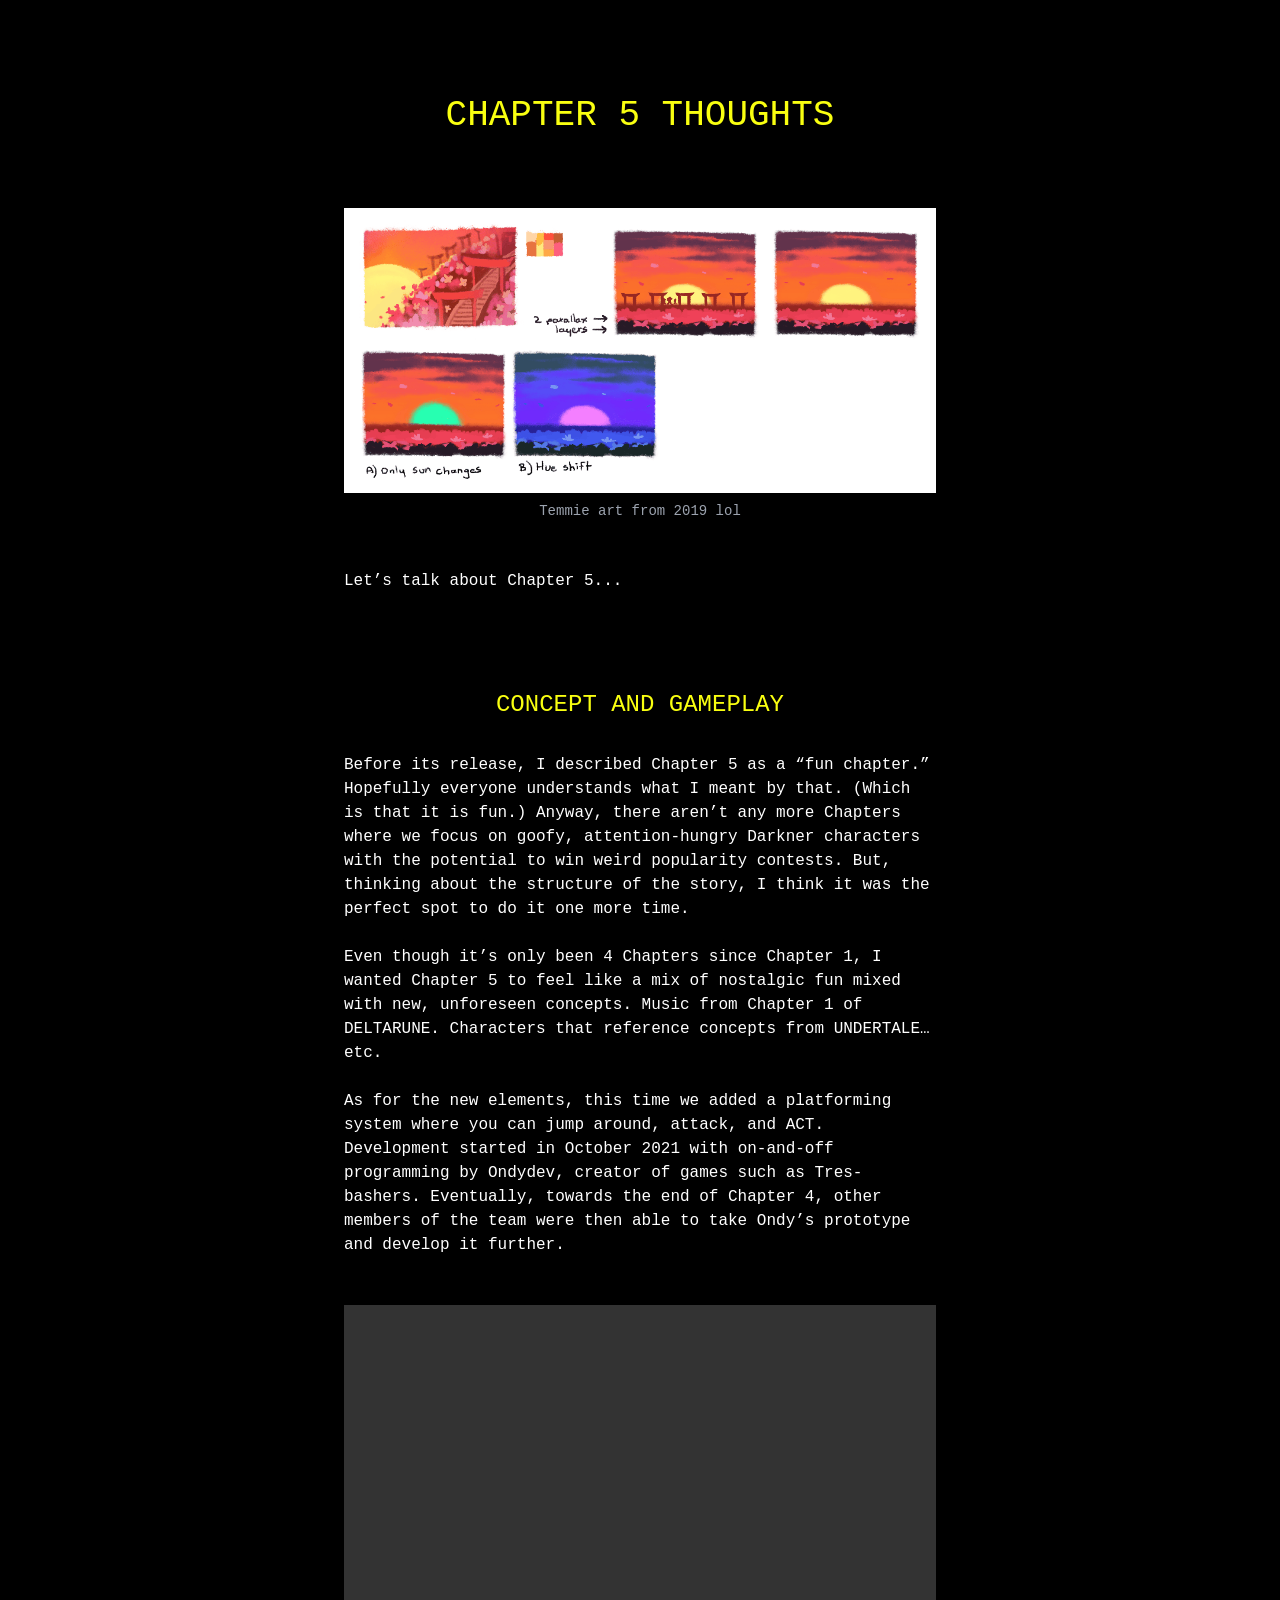
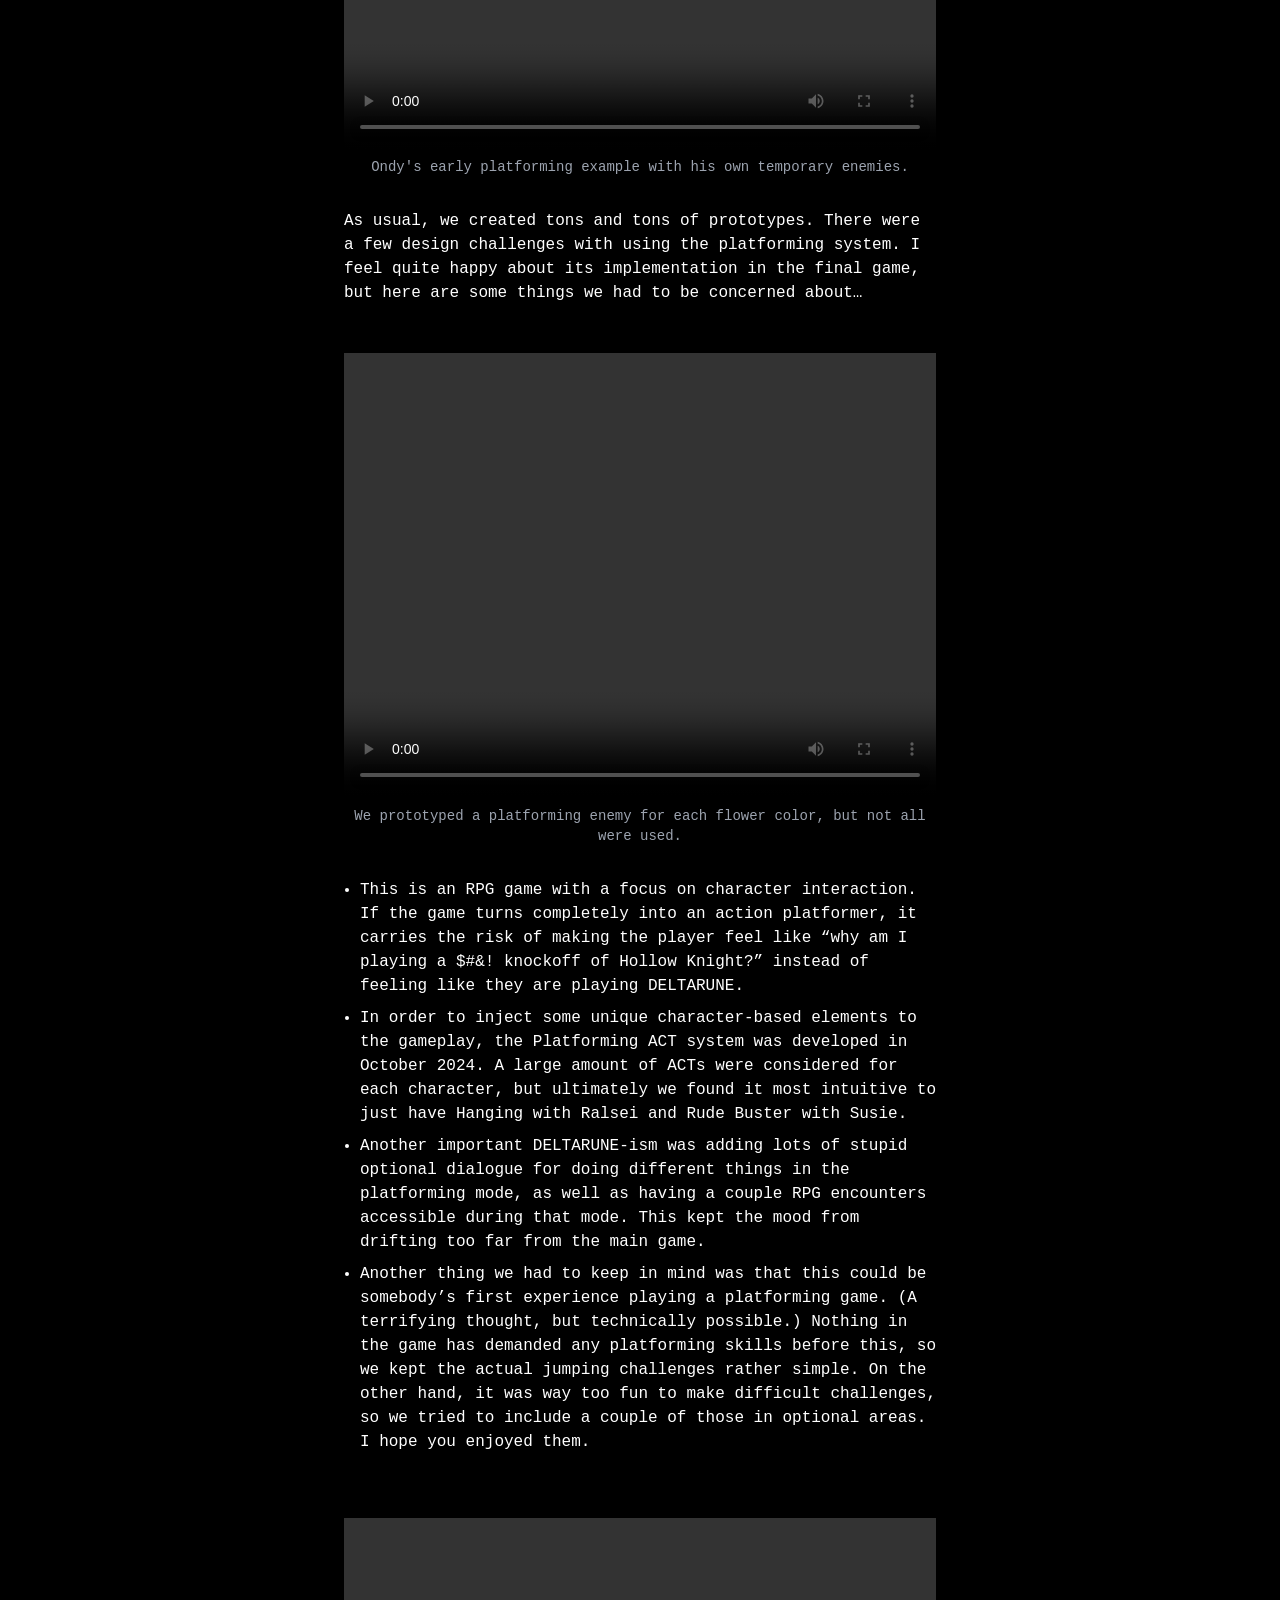
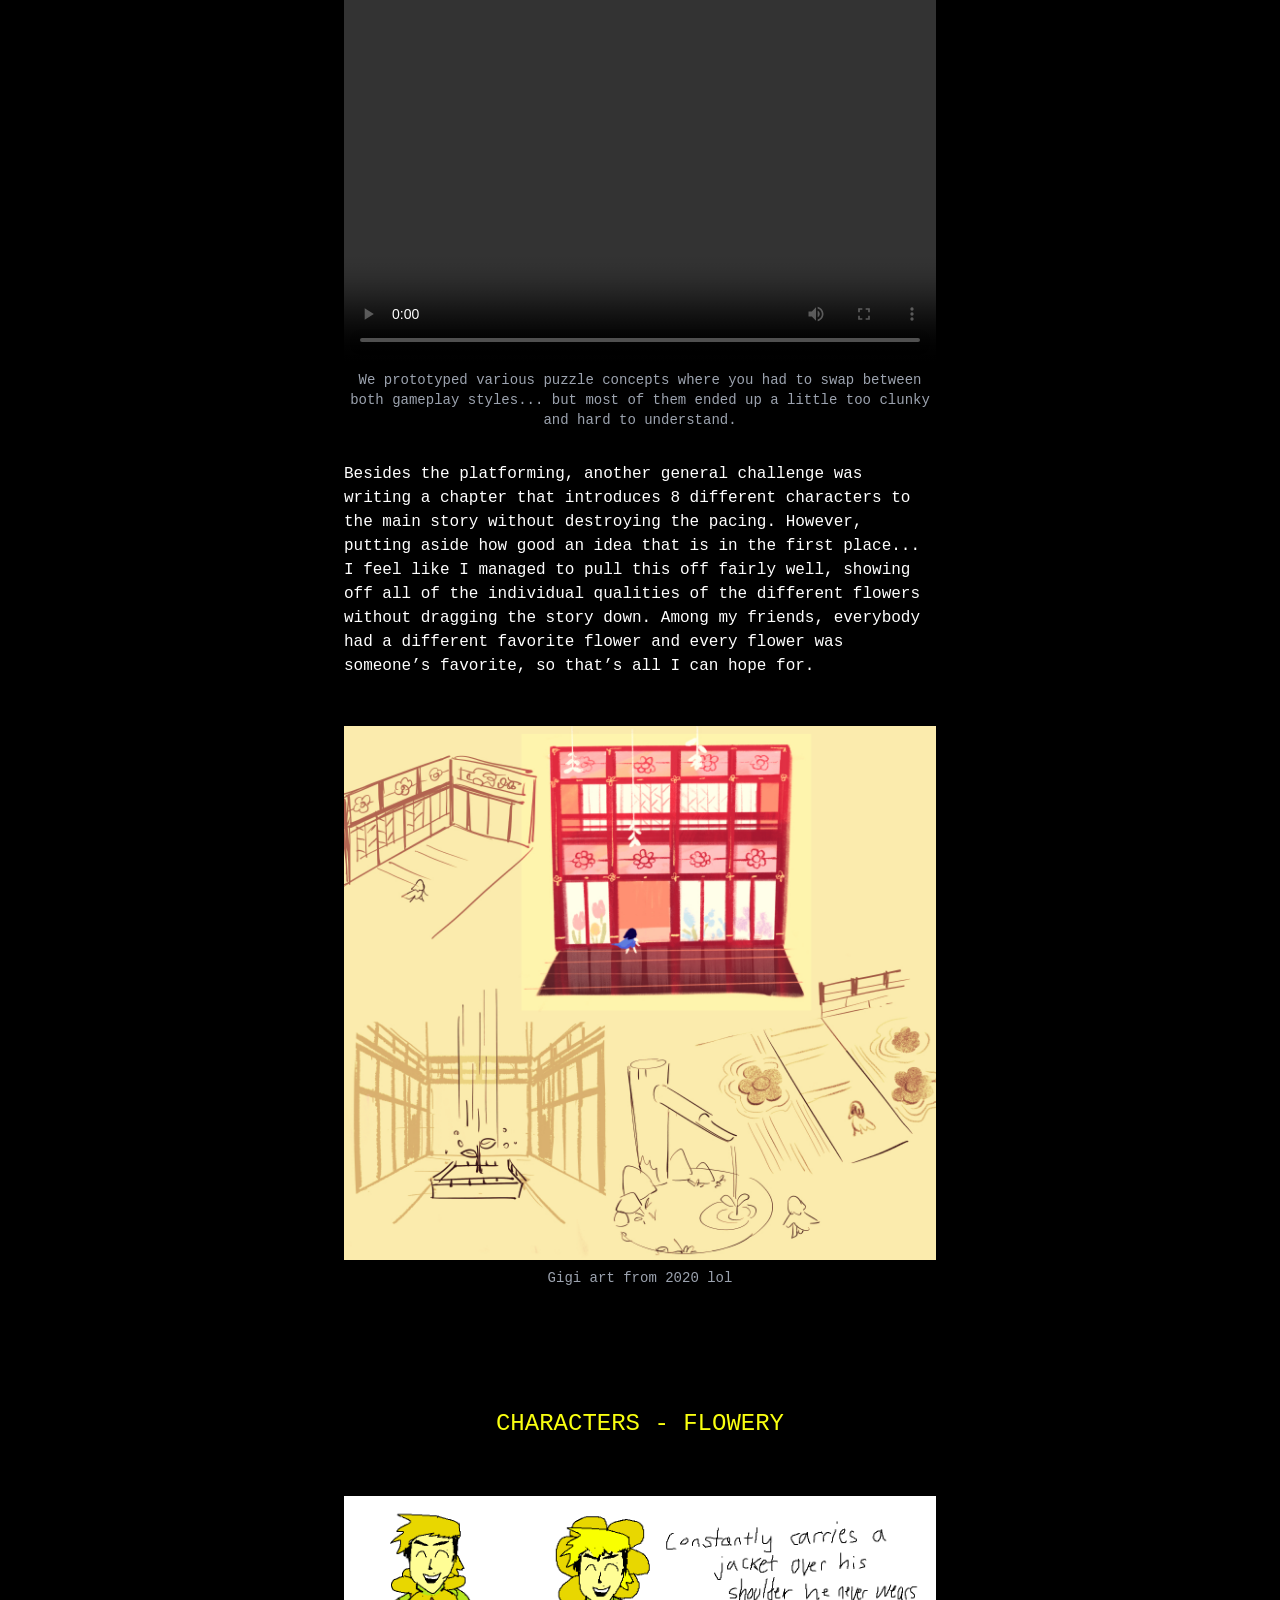
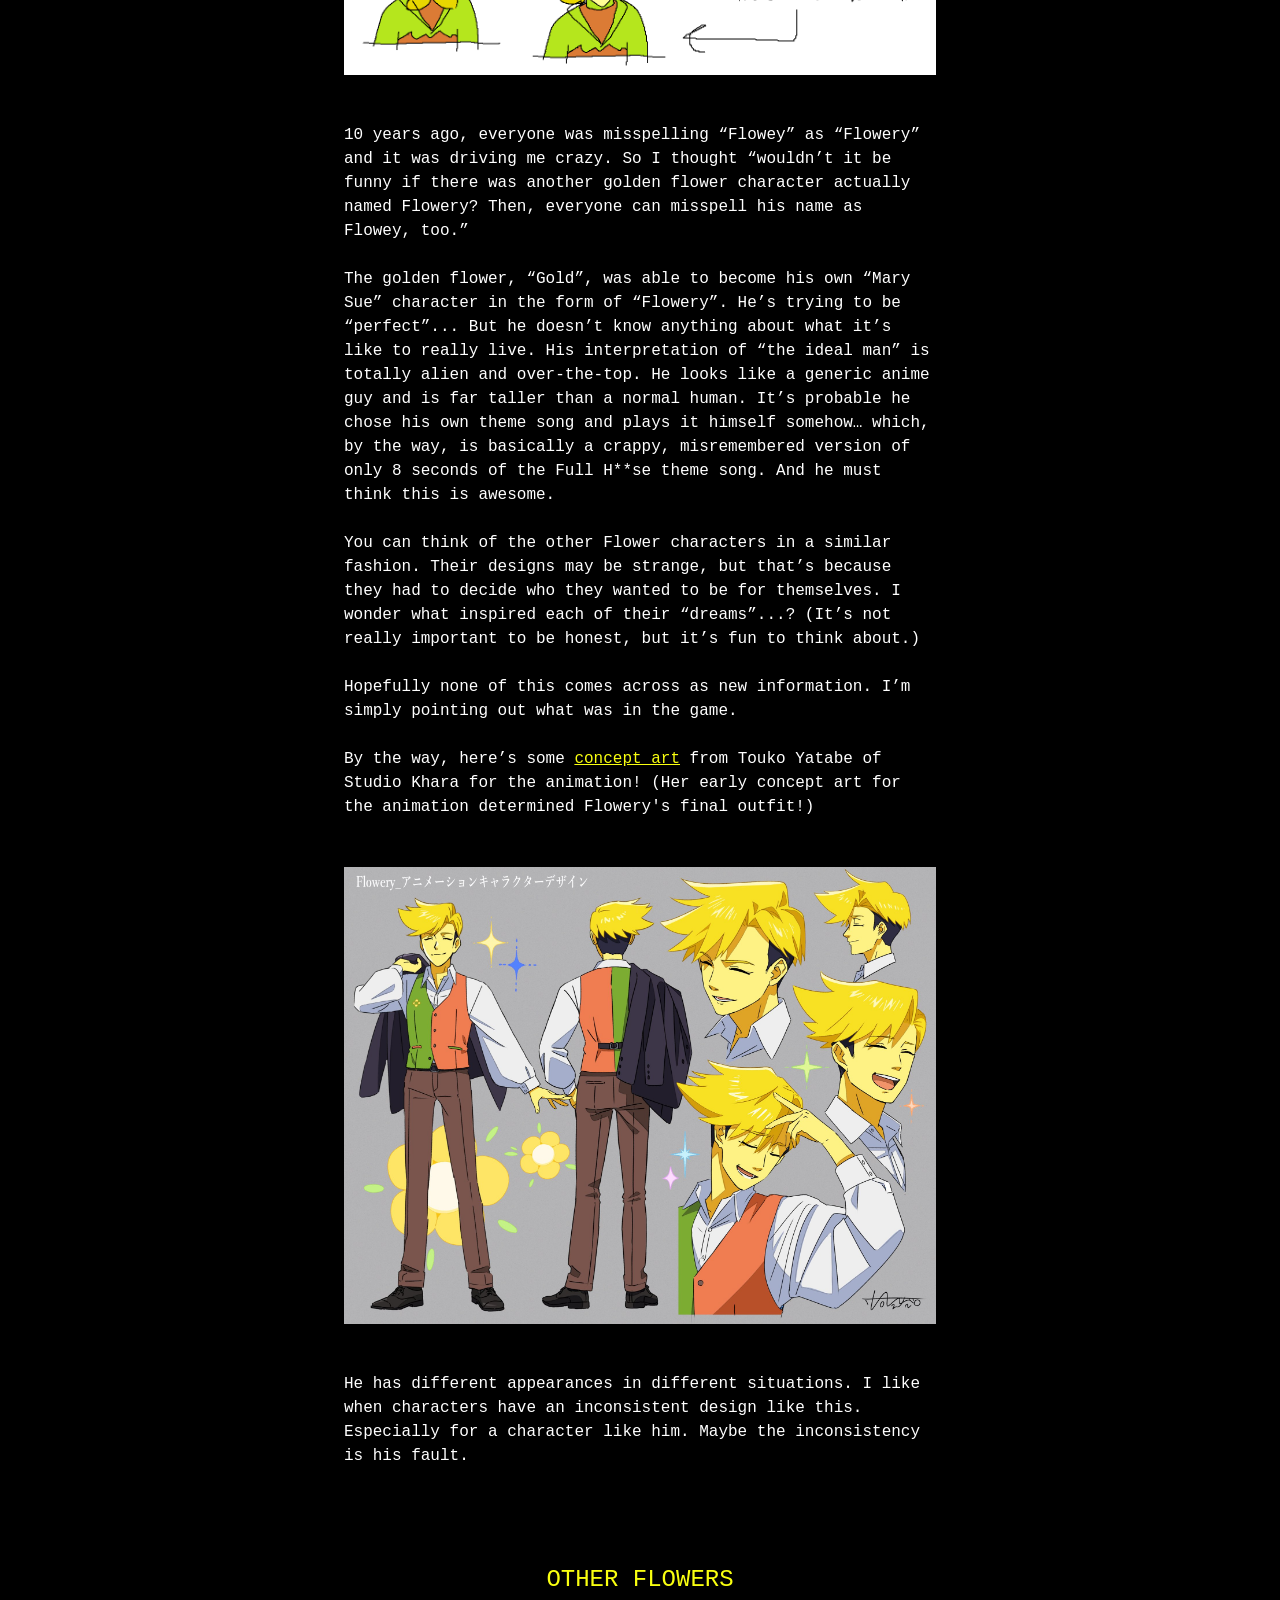
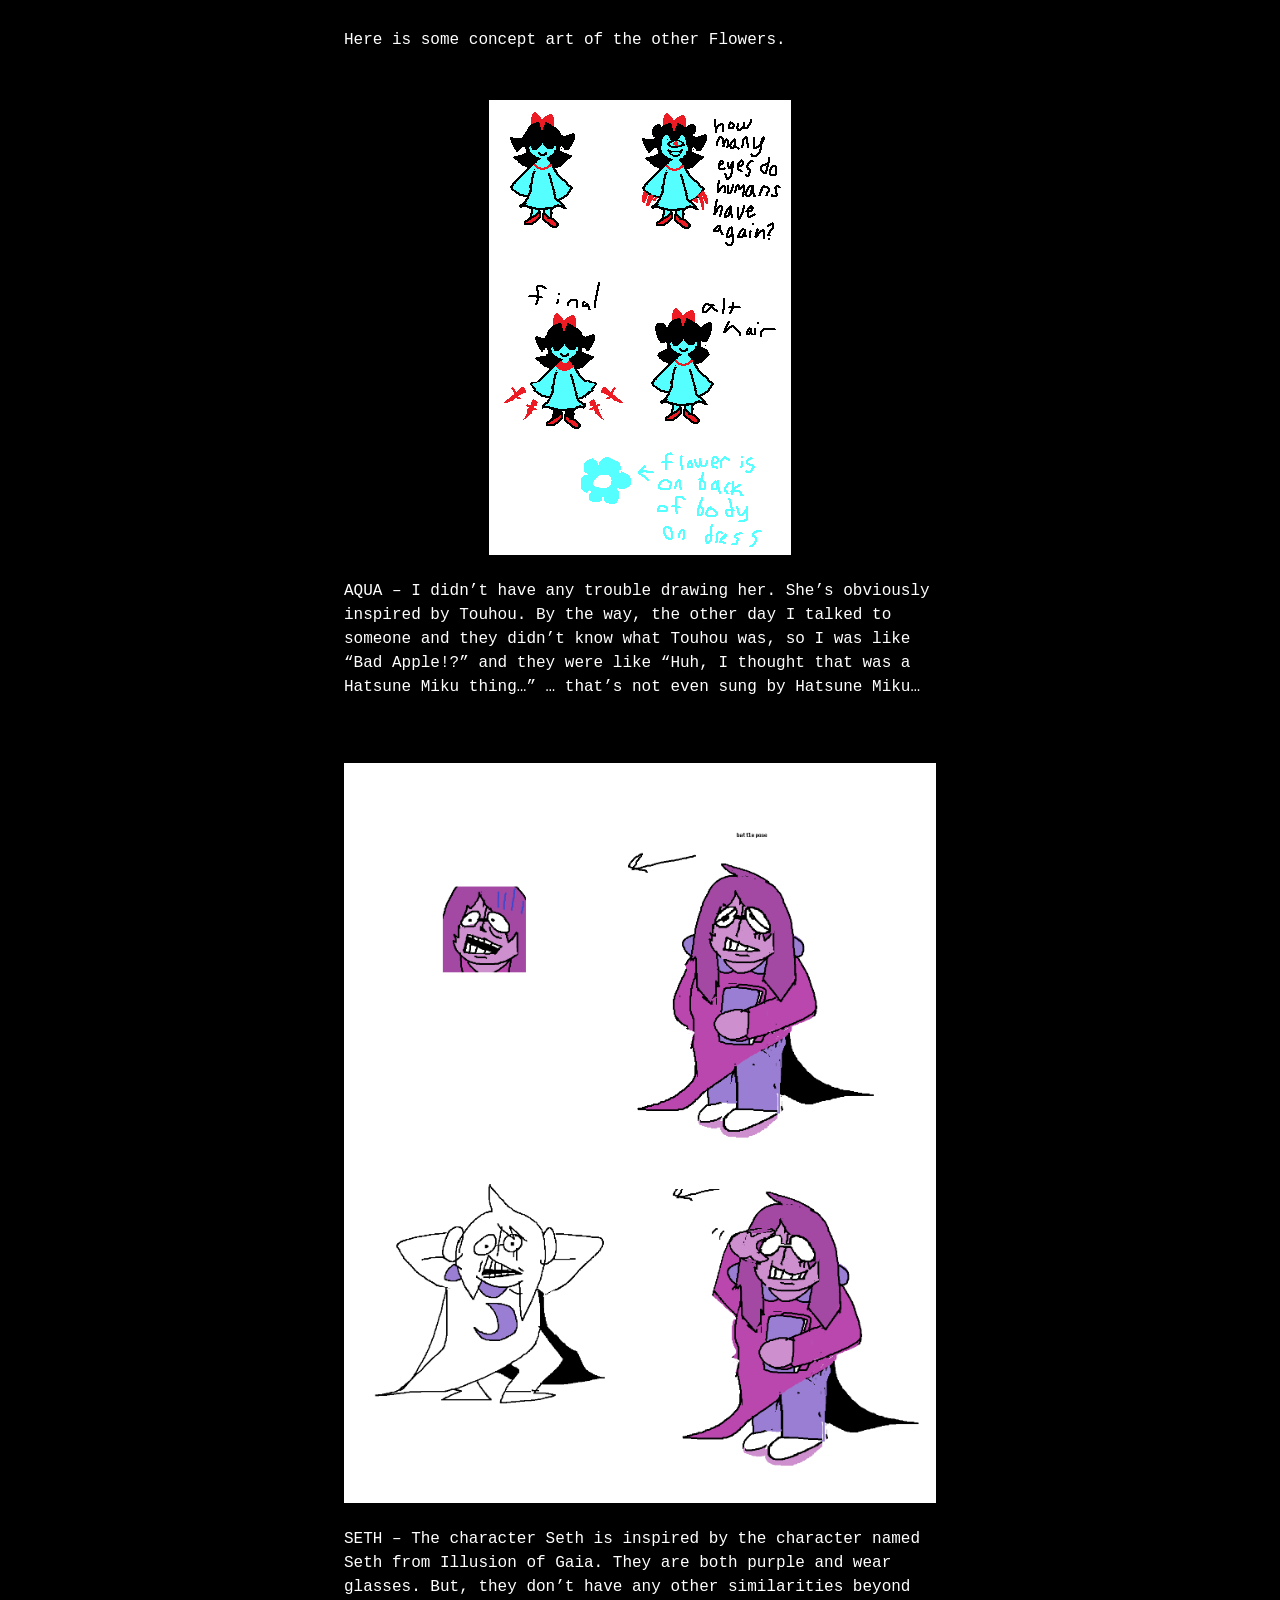
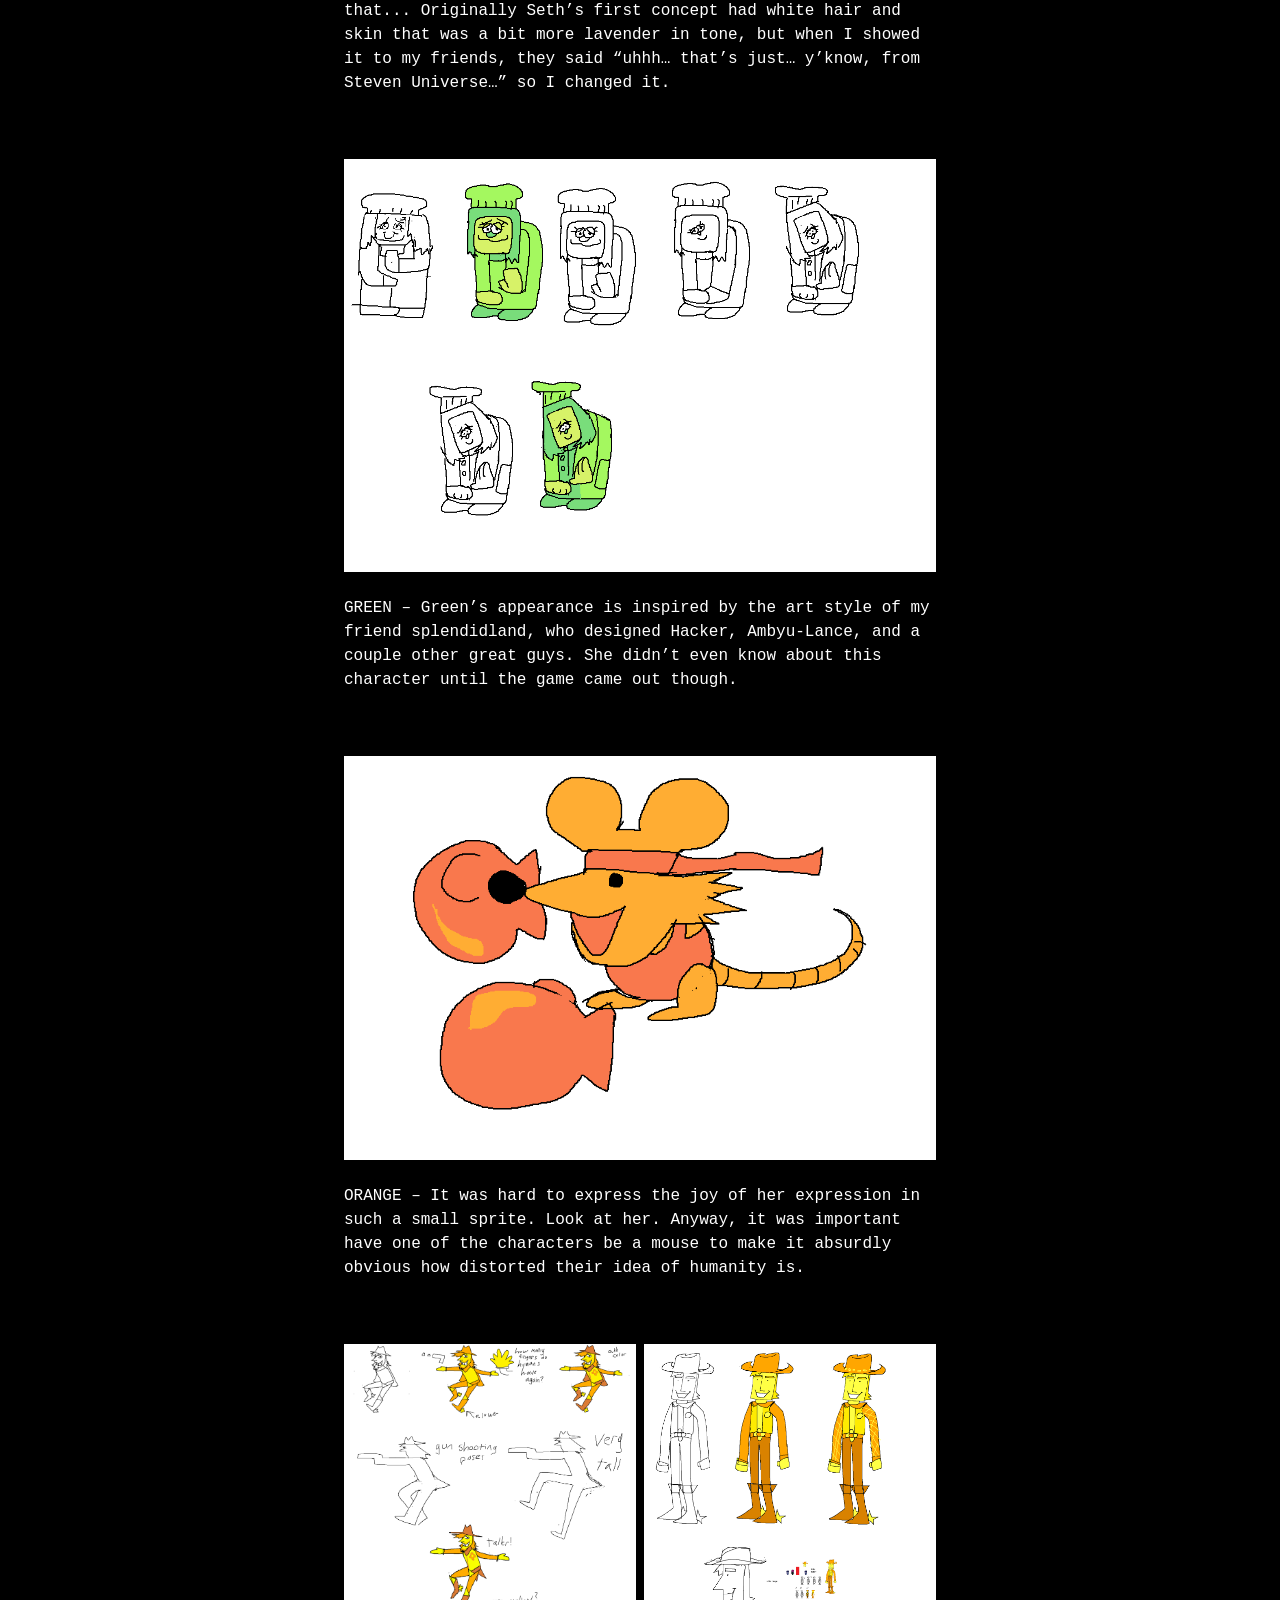
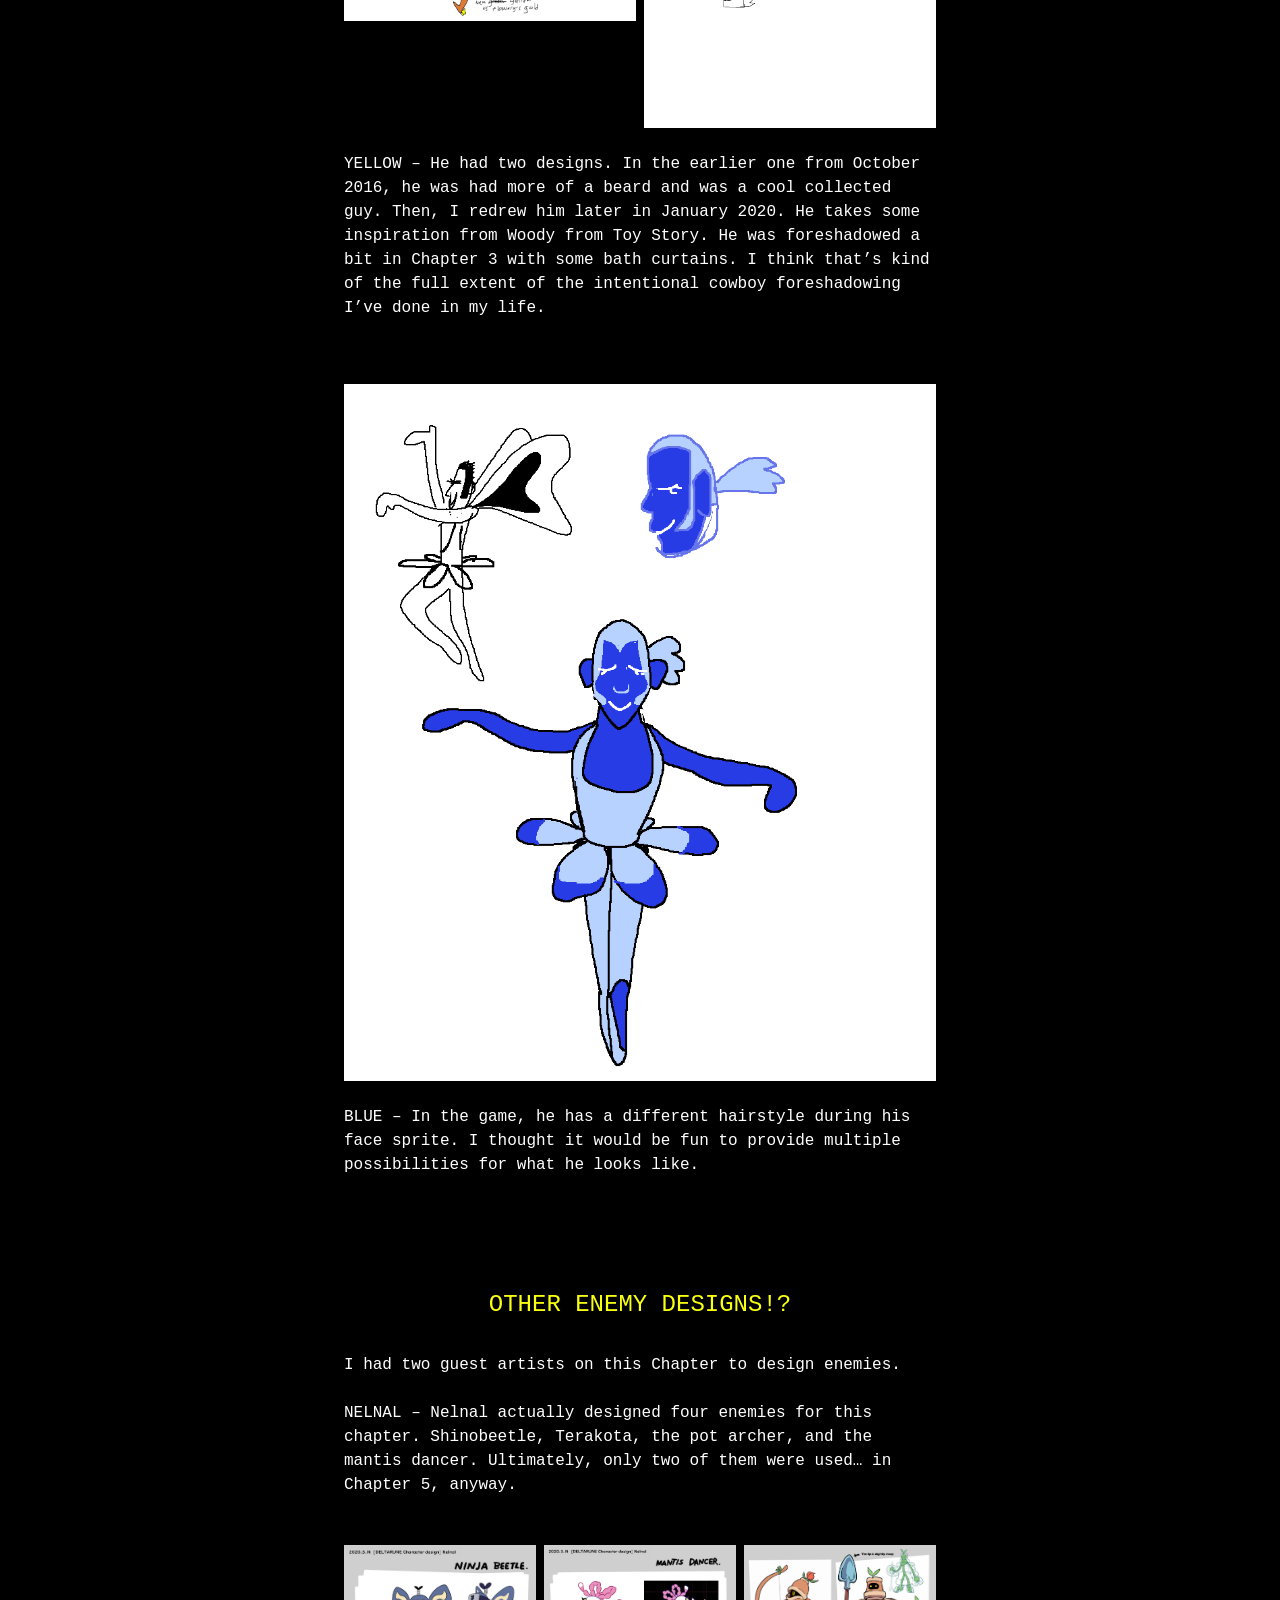
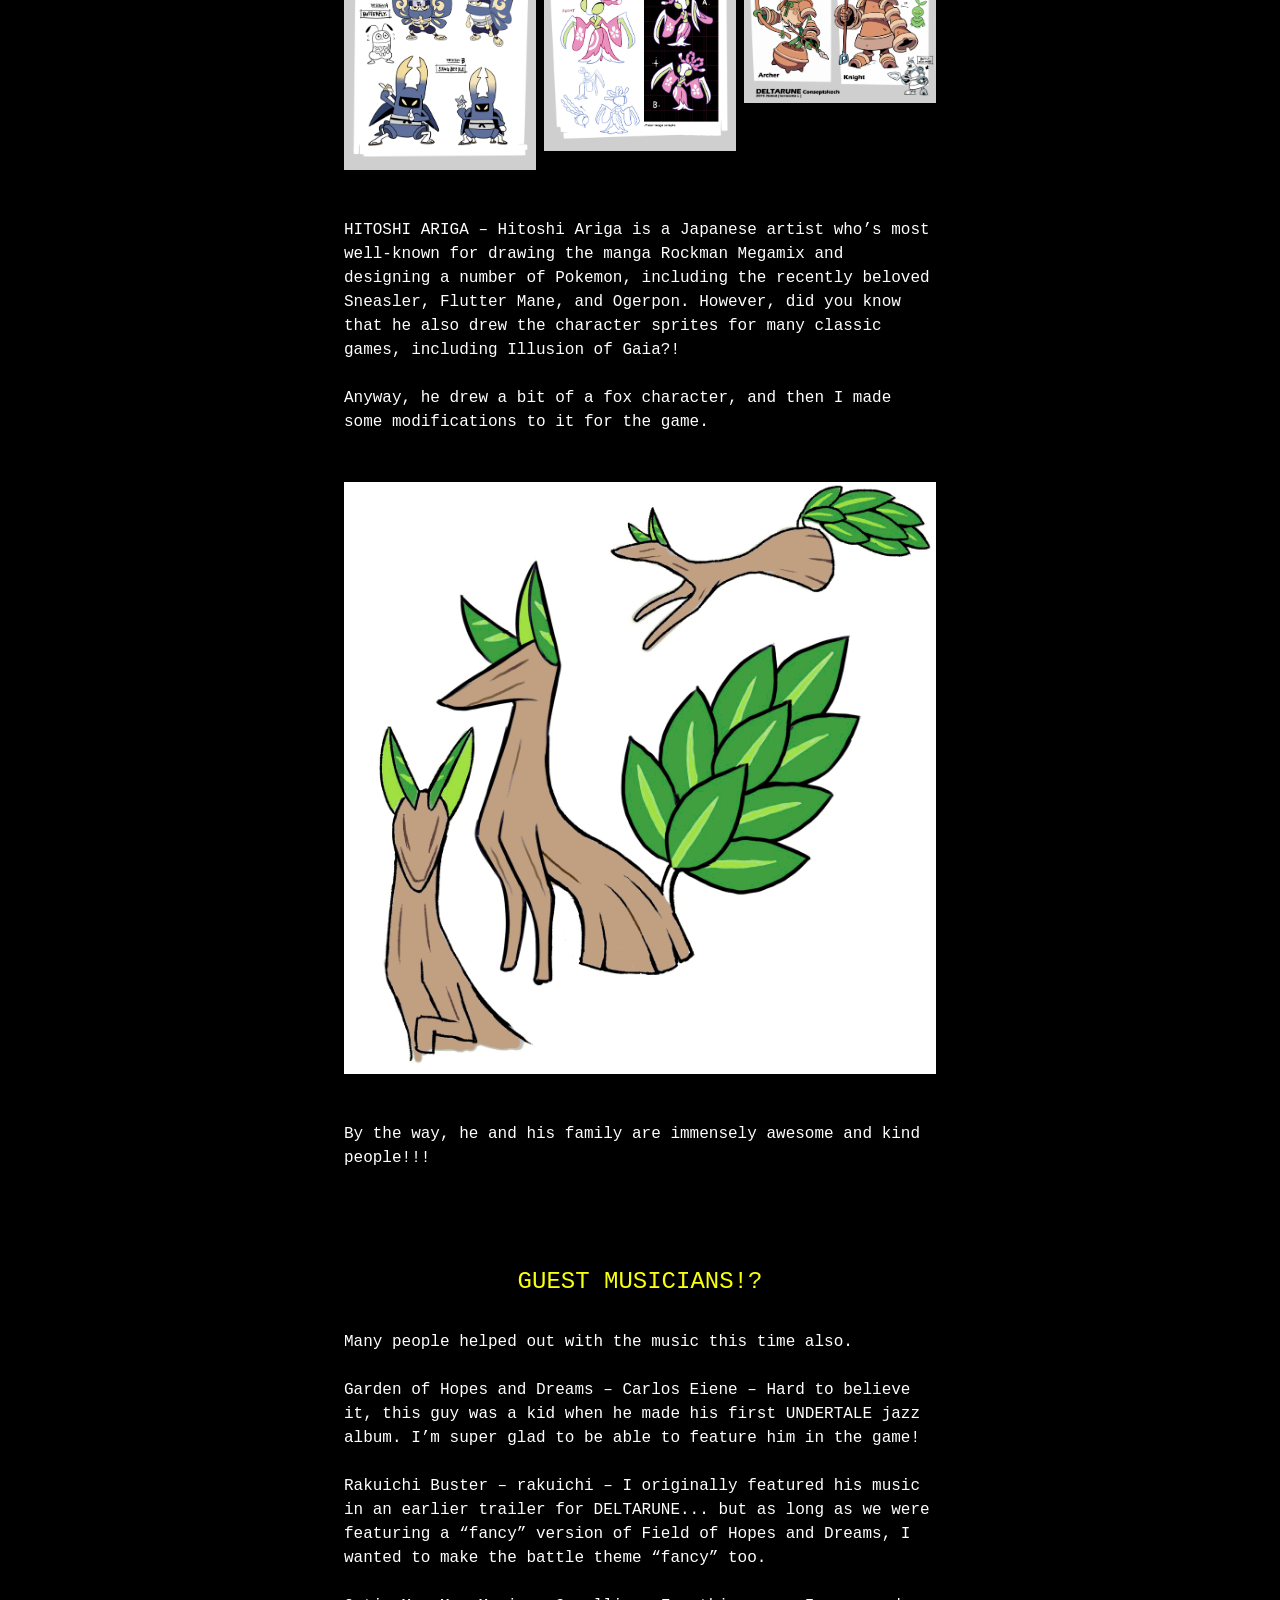
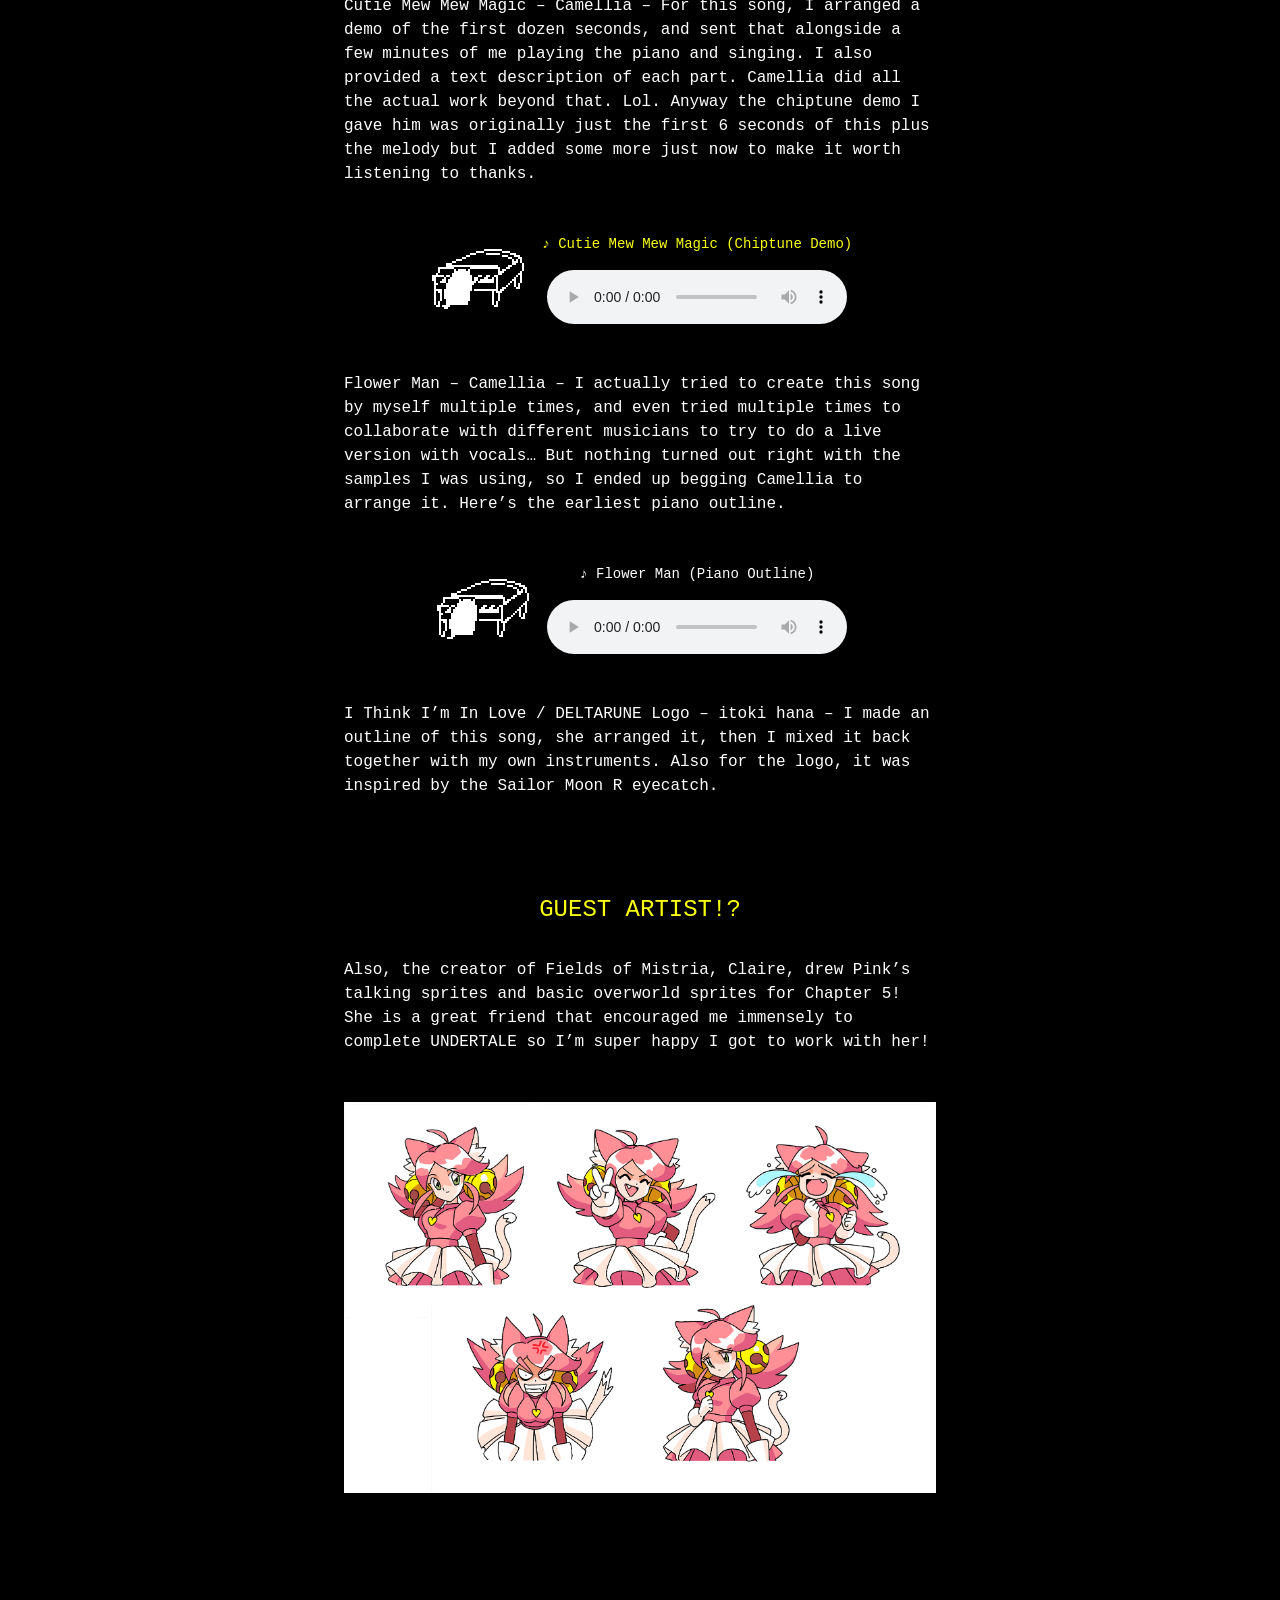
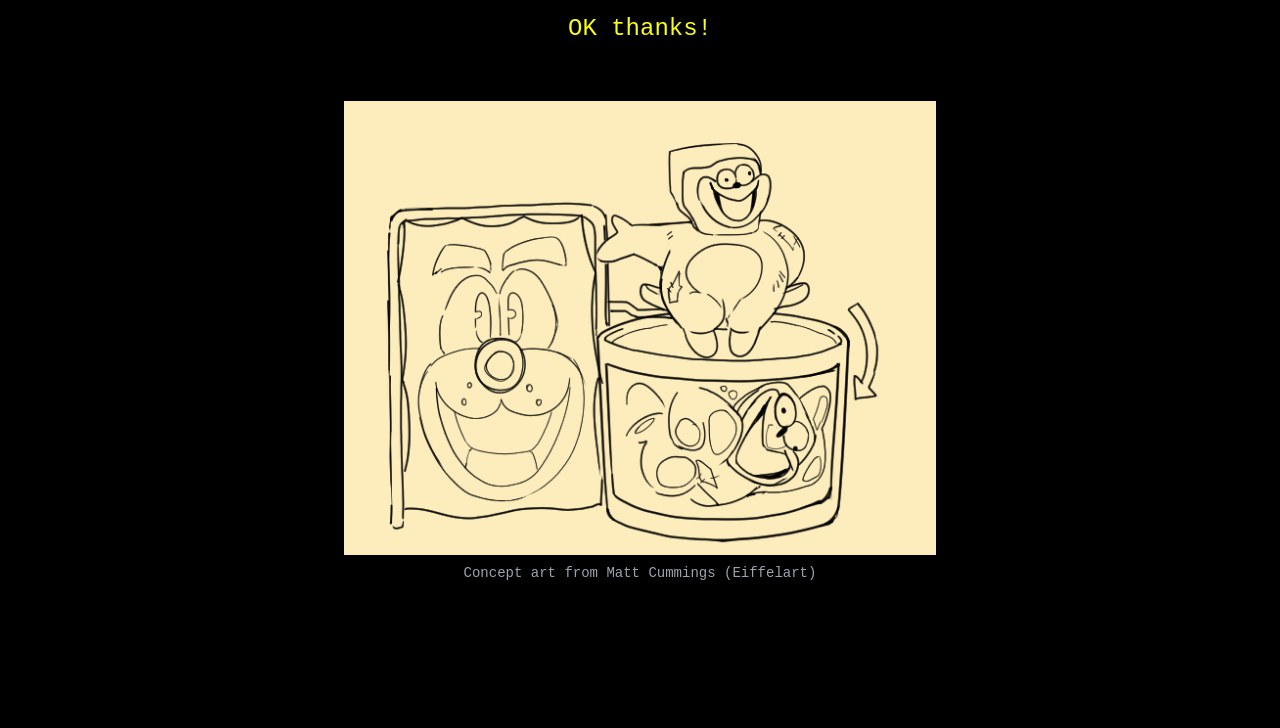
==== chapter5/index.html @ 9fa874ee "Оригинал" ====
<!-- saved from url=(0046)https://toby.fangamer.com/interviews/chapter5/ -->
<html lang="en" class="" style=""><head><meta http-equiv="Content-Type" content="text/html; charset=UTF-8">
    
<meta name="viewport" content="width=device-width, initial-scale=1.0">
<meta name="theme-color" content="#000000">

<title>CHAPTER 5 THOUGHTS - Toby Fox</title>

<!-- Begin Bridgetown SEO tag v6.0.0 -->
<meta property="og:title" content="CHAPTER 5 THOUGHTS">
<meta property="og:locale" content="en_US">
<meta name="description" content="Let’s talk about Chapter 5…">
<meta property="og:description" content="Let’s talk about Chapter 5…">
<link rel="canonical" href="https://toby.fangamer.com/interviews/chapter5/">
<meta property="og:url" content="https://toby.fangamer.com/interviews/chapter5/">
<meta property="og:site_name" content="Toby Fox">
<meta property="og:image" content="https://toby.fangamer.com/assets/interviews/chapter5/images/social.png">
<meta property="og:type" content="article">
<meta property="article:published_time" content="2026-08-06T01:06:30+00:00">
<meta name="twitter:card" content="summary">
<meta property="twitter:image" content="https://toby.fangamer.com/assets/interviews/chapter5/images/social.png">
<meta property="twitter:title" content="CHAPTER 5 THOUGHTS">
<meta name="twitter:site" content="@tobyfox">
<!-- End Bridgetown SEO tag -->


<meta name="description" content="The music and works of Toby Fox.">

<link rel="stylesheet" href="./index_files/index.VF3ITDXF.css">
<script src="./index_files/index.XGWK7ZUE.js" defer=""></script>


    
  </head>
  <body class="default" style="background-color: black">
    <main>
      <div class="container mx-auto pt-8 pb-24 px-4 max-w-prose text font-8bit-regular" data-controller="audio" data-audio-muted-value="false" data-audio-volume-value="0.5" data-audio-playing-value="pink_old_added_2026" data-audio-bpm-value="182">
  <h1 class="mt-16 yellow md:text-4xl text-2xl text-center font-8bit-bold">CHAPTER 5 THOUGHTS</h1>

  <div class="flex flex-col gap-y-6 mt-12">
    <figure class="flex flex-col gap-2 my-6">
  
  <a href="https://toby.fangamer.com/assets/interviews/chapter5/images/temmie/Area2.png" class="cursor-zoom-in" data-fancybox="">
    <img class="mx-auto ls-is-cached lazyloaded" src="./index_files/Area2-thumb.png" height="482" width="1000">
  </a>
  
  <figcaption class="text-sm text-gray-400 text-center bg-black">Temmie art from 2019 lol</figcaption>
</figure>

    <p>Let’s talk about Chapter 5...</p>
  </div>

  <h2 class="mt-24 mb-8 yellow md:text-2xl text-xl text-center font-8bit-bold">CONCEPT AND GAMEPLAY</h2>
  <div class="flex flex-col gap-y-6">
    <p>Before its release, I described Chapter 5 as a “fun chapter.” Hopefully everyone understands what I meant by that. (Which is that it is fun.) Anyway, there aren’t any more Chapters where we focus on goofy, attention-hungry Darkner characters with the potential to win weird popularity contests. But, thinking about the structure of the story, I think it was the perfect spot to do it one more time.</p>

    <p>Even though it’s only been 4 Chapters since Chapter 1, I wanted Chapter 5 to feel like a mix of nostalgic fun mixed with new, unforeseen concepts. Music from Chapter 1 of DELTARUNE. Characters that reference concepts from UNDERTALE… etc.</p>

    <p>As for the new elements, this time we added a <strong>platforming system</strong> where you can jump around, attack, and ACT. Development started in <strong>October 2021</strong> with on-and-off programming by Ondydev, creator of games such as Tres-bashers. Eventually, towards the end of Chapter 4, other members of the team were then able to take Ondy’s prototype and develop it further.</p>

    <video controls="" playsinline="" class="w-full aspect-[4/3] my-6">
      <source src="/assets/interviews/chapter5/video/ondy_prototype.mp4" type="video/mp4">
    </video>
    <p class="text-sm text-gray-400 text-center bg-black -mt-10 mb-2">Ondy's early platforming example with his own temporary enemies.</p>

    <p>As usual, we created tons and tons of prototypes. There were a few design challenges with using the platforming system. I feel quite happy about its implementation in the final game, but here are some things we had to be concerned about…</p>

    <video controls="" playsinline="" class="w-full aspect-[4/3] my-6">
      <source src="/assets/interviews/chapter5/video/platforming_prototype_enemies.mp4" type="video/mp4">
    </video>
    <p class="text-sm text-gray-400 text-center bg-black -mt-10 mb-2">We prototyped a platforming enemy for each flower color, but not all were used.</p>

    <ul class="flex flex-col gap-y-2 pl-4 list-disc mb-4">
      <li>This is an RPG game with a focus on character interaction. If the game turns completely into an action platformer, it carries the risk of making the player feel like “why am I playing a $#&amp;! knockoff of Hollow Knight?” instead of feeling like they are playing DELTARUNE.</li>
      <li>In order to inject some unique character-based elements to the gameplay, the Platforming ACT system was developed <strong>in October 2024.</strong> A large amount of ACTs were considered for each character, but ultimately we found it most intuitive to just have Hanging with Ralsei and Rude Buster with Susie.</li>
      <li>Another important DELTARUNE-ism was adding lots of stupid optional dialogue for doing different things in the platforming mode, as well as having a couple RPG encounters accessible during that mode. This kept the mood from drifting too far from the main game.</li>
      <li>Another thing we had to keep in mind was that this could be somebody’s first experience playing a platforming game. (A terrifying thought, but technically possible.) Nothing in the game has demanded any platforming skills before this, so we kept the actual jumping challenges rather simple. <strong>On the other hand, it was way too fun to make difficult challenges, so we tried to include a couple of those in optional areas.</strong> I hope you enjoyed them.</li>
    </ul>

    <video controls="" playsinline="" class="w-full aspect-[4/3] my-6">
      <source src="/assets/interviews/chapter5/video/platforming_prototype_overworld_integration.mp4" type="video/mp4">
    </video>
    <p class="text-sm text-gray-400 text-center bg-black -mt-10 mb-2">We prototyped various puzzle concepts where you had to swap between both gameplay styles... but most of them ended up a little too clunky and hard to understand.</p>

    <p>Besides the platforming, another general challenge was writing a chapter that <strong>introduces 8 different characters to the main story without destroying the pacing.</strong> However, putting aside how good an idea that is in the first place... I feel like I managed to pull this off fairly well, showing off all of the individual qualities of the different flowers without dragging the story down. Among my friends, everybody had a different favorite flower and every flower was someone’s favorite, so that’s all I can hope for.</p>

    <figure class="flex flex-col gap-2 my-6">
  
  <a href="./index_files/interiorideas-1.jpg" class="cursor-zoom-in" data-fancybox="">
    <img class="mx-auto ls-is-cached lazyloaded" src="./index_files/interiorideas-1.jpg" height="1220" width="1102">
  </a>
  
  <figcaption class="text-sm text-gray-400 text-center bg-black">Gigi art from 2020 lol</figcaption>
</figure>

  </div>

  <h2 class="mt-24 mb-8 yellow md:text-2xl text-xl text-center font-8bit-bold">CHARACTERS - FLOWERY</h2>
  <div class="flex flex-col gap-y-6">
    <figure class="flex flex-col gap-2 my-6">
  
  <a href="./index_files/flowery.png" class="cursor-zoom-in" data-fancybox="">
    <img class="mx-auto ls-is-cached lazyloaded" src="./index_files/flowery.png" height="388" width="1285">
  </a>
  
  
</figure>

    <p>10 years ago, everyone was misspelling “Flowey” as “Flowery” and it was driving me crazy. So I thought “wouldn’t it be funny if there was another golden flower character actually named Flowery? Then, everyone can misspell his name as Flowey, too.”</p>

    <p>The golden flower, “Gold”, was able to become his own “Mary Sue” character in the form of “Flowery”. He’s trying to be “perfect”... But he doesn’t know anything about what it’s like to really live. His interpretation of “the ideal man” is totally alien and over-the-top. He looks like a generic anime guy and is far taller than a normal human. It’s probable he chose his own theme song and plays it himself somehow… which, by the way, is basically a crappy, misremembered version of only 8 seconds of the Full H**se theme song. And he must think this is awesome.</p>

    <p>You can think of the other Flower characters in a similar fashion. Their designs may be strange, but that’s because they had to decide who they wanted to be for themselves. I wonder what inspired each of their “dreams”...? (It’s not really important to be honest, but it’s fun to think about.)</p>

    <p>Hopefully none of this comes across as new information. I’m simply pointing out what was in the game.</p>

    <p>By the way, here’s some <a href="https://x.com/tocodot/status/2072959338453647864?s=20" class="underline yellow hover:opacity-90">concept art</a> from Touko Yatabe of Studio Khara for the animation! (Her early concept art for the animation determined Flowery's final outfit!)</p>

    <figure class="flex flex-col gap-2 my-6">
  
  <a href="./index_files/flowery.jpg" class="cursor-zoom-in" data-fancybox="">
    <img class="mx-auto ls-is-cached lazyloaded" src="./index_files/flowery.jpg" height="1579" width="2048">
  </a>
  
  
</figure>


    <p>He has different appearances in different situations. I like when characters have an inconsistent design like this. Especially for a character like him. Maybe the inconsistency is his fault.</p>
  </div>

  <h2 class="mt-24 mb-8 yellow md:text-2xl text-xl text-center font-8bit-bold">OTHER FLOWERS</h2>
  <div class="flex flex-col gap-y-6">
    <p>Here is some concept art of the other Flowers.</p>

    <figure class="flex flex-col gap-2 my-6">
  
  <a href="./index_files/knife girl.png" class="cursor-zoom-in" data-fancybox="flowers">
    <img class="mx-auto ls-is-cached lazyloaded" src="./index_files/knife girl.png" height="455" width="302">
  </a>
  
  
</figure>


    <p class="-mt-6 mb-4"><strong>AQUA</strong> – I didn’t have any trouble drawing her. She’s obviously inspired by Touhou. By the way, the other day I talked to someone and they didn’t know what Touhou was, so I was like “Bad Apple!?” and they were like “Huh, I thought that was a Hatsune Miku thing…” … that’s not even sung by Hatsune Miku…</p>

    <figure class="flex flex-col gap-2 my-6">
  
  <a href="./index_files/seth_purple_4.png" class="cursor-zoom-in" data-fancybox="flowers">
    <img class="mx-auto ls-is-cached lazyloaded" src="./index_files/seth_purple_4.png" height="1781" width="1425">
  </a>
  
  
</figure>


    <p class="-mt-6 mb-4"><strong>SETH</strong> – The character Seth is inspired by the character named Seth from Illusion of Gaia. They are both purple and wear glasses. But, they don’t have any other similarities beyond that... Originally Seth’s first concept had white hair and skin that was a bit more lavender in tone, but when I showed it to my friends, they said  “uhhh… that’s just… y’know, from Steven Universe…” so I changed it.</p>

    <figure class="flex flex-col gap-2 my-6">
  
  <a href="./index_files/green.png" class="cursor-zoom-in" data-fancybox="flowers">
    <img class="mx-auto ls-is-cached lazyloaded" src="./index_files/green.png" height="745" width="1067">
  </a>
  
  
</figure>


    <p class="-mt-6 mb-4"><strong>GREEN</strong> – Green’s appearance is inspired by the art style of my friend splendidland, who designed Hacker, Ambyu-Lance, and a couple other great guys. She didn’t even know about this character until the game came out though.</p>

    <figure class="flex flex-col gap-2 my-6">
  
  <a href="./index_files/orange.png" class="cursor-zoom-in" data-fancybox="flowers">
    <img class="mx-auto ls-is-cached lazyloaded" src="./index_files/orange.png" height="544" width="798">
  </a>
  
  
</figure>


    <p class="-mt-6 mb-4"><strong>ORANGE</strong> – It was hard to express the joy of her expression in such a small sprite. Look at her. Anyway, it was important have one of the characters be a mouse to make it absurdly obvious how distorted their idea of humanity is.</p>

    <div class="grid grid-cols-2 gap-2 my-6">
      <a href="./index_files/cowboy.png" class="cursor-zoom-in" data-fancybox="flowers"><img class="w-full ls-is-cached lazyloaded" src="./index_files/cowboy.png" width="1704" height="1619"></a>
      <a href="./index_files/cowboy_new.png" class="cursor-zoom-in" data-fancybox="flowers"><img class="w-full ls-is-cached lazyloaded" src="./index_files/cowboy_new.png" width="2312" height="3044"></a>
    </div>

    <p class="-mt-6 mb-4"><strong>YELLOW</strong> – He had two designs. In the earlier one from October 2016, he was had more of a beard and was a cool collected guy. Then, I redrew him later in January 2020. He takes some inspiration from Woody from Toy Story. He was foreshadowed a bit in Chapter 3 with some bath curtains. I think that’s kind of the full extent of the intentional cowboy foreshadowing I’ve done in my life.</p>

    <figure class="flex flex-col gap-2 my-6">
  
  <a href="./index_files/dancer.png" class="cursor-zoom-in" data-fancybox="flowers">
    <img class="mx-auto ls-is-cached lazyloaded" src="./index_files/dancer.png" height="1034" width="878">
  </a>
  
  
</figure>


    <p class="-mt-6 mb-4"><strong>BLUE</strong> – In the game, he has a different hairstyle during his face sprite. I thought it would be fun to provide multiple possibilities for what he looks like.</p>
  </div>

  <h2 class="mt-24 mb-8 yellow md:text-2xl text-xl text-center font-8bit-bold">OTHER ENEMY DESIGNS!?</h2>
  <div class="flex flex-col gap-y-6">
    <p>I had two guest artists on this Chapter to design enemies.</p>

    <p><strong>NELNAL</strong> – Nelnal actually designed four enemies for this chapter. Shinobeetle, Terakota, the pot archer, and the mantis dancer. Ultimately, only two of them were used… in Chapter 5, anyway.</p>

    <div class="grid grid-cols-3 gap-2 my-6">
      <a href="./index_files/20200314_enemy_design_Nelnal_2.jpg" class="cursor-zoom-in" data-fancybox="nelnal"><img class="w-full ls-is-cached lazyloaded" src="./index_files/20200314_enemy_design_Nelnal_2.jpg" width="963" height="1124"></a>
      <a href="./index_files/nelnal_mantis_finished.jpg" class="cursor-zoom-in" data-fancybox="nelnal"><img class="w-full ls-is-cached lazyloaded" src="./index_files/nelnal_mantis_finished.jpg" width="1051" height="1124"></a>
      <a href="./index_files/nelnal_TerraCotta_enemy_design2.jpg" class="cursor-zoom-in" data-fancybox="nelnal"><img class="w-full ls-is-cached lazyloaded" src="./index_files/nelnal_TerraCotta_enemy_design2.jpg" width="1863" height="1527"></a>
    </div>

    <p><strong>HITOSHI ARIGA</strong> – Hitoshi Ariga is a Japanese artist who’s most well-known for drawing the manga Rockman Megamix and designing a number of Pokemon, including the recently beloved Sneasler, Flutter Mane, and Ogerpon. However, did you know that he also drew the character sprites for many classic games, including Illusion of Gaia?!</p>
    
    <p>Anyway, he drew a bit of a fox character, and then I made some modifications to it for the game.</p>

    <figure class="flex flex-col gap-2 my-6">
  
  <a href="./index_files/ariga_KItsune2.png" class="cursor-zoom-in" data-fancybox="">
    <img class="mx-auto ls-is-cached lazyloaded" src="./index_files/ariga_KItsune2.png" height="1280" width="1280">
  </a>
  
  
</figure>


    <p>By the way, he and his family are immensely awesome and kind people!!!</p>
  </div>

  <h2 class="mt-24 mb-8 yellow md:text-2xl text-xl text-center font-8bit-bold">GUEST MUSICIANS!?</h2>
  <div class="flex flex-col gap-y-6">
    <p>Many people helped out with the music this time also.</p>

    <p><strong>Garden of Hopes and Dreams – Carlos Eiene</strong> – Hard to believe it, this guy was a kid when he made his first UNDERTALE jazz album. I’m super glad to be able to feature him in the game!</p>

    <p><strong>Rakuichi Buster – rakuichi</strong> – I originally featured his music in an earlier trailer for DELTARUNE... but as long as we were featuring a “fancy” version of Field of Hopes and Dreams, I wanted to make the battle theme “fancy” too.</p>

    <p><strong>Cutie Mew Mew Magic – Camellia</strong> – For this song, I arranged a demo of the first dozen seconds, and sent that alongside a few minutes of me playing the piano and singing. I also provided a text description of each part. Camellia did all the actual work beyond that. Lol. Anyway the chiptune demo I gave him was originally just the first 6 seconds of this plus the melody but I added some more just now to make it worth listening to thanks.</p>

    <div id="pink_old_added_2026" class="audio-player group flex flex-col sm:flex-row gap-4 items-center justify-center my-6 playing playing-alt" data-bpm="182" data-audio-target="audioPlayer">
  <button class="audio-player__dog relative flex-shrink-0 cursor-pointer" data-action="click-&gt;audio#toggleAudio:prevent">
    <img src="./index_files/dog-piano.png" alt="Dog sitting at piano" width="98" height="72" class="pixel text-transparent z-10">
    <img src="./index_files/dog-piano-playing-1.png" alt="Dog playing piano" width="98" height="72" class="pixel text-transparent opacity-0 group-[.playing]:opacity-100 absolute top-0 left-0 right-0 bottom-0 z-20">
    <img src="./index_files/dog-piano-playing-2.png" alt="Dog playing piano" width="98" height="72" class="pixel text-transparent opacity-0 group-[.playing.playing-alt]:opacity-100 absolute top-0 left-0 right-0 bottom-0 z-30">
  <img src="./index_files/note-small.png" class="absolute animate-note z-30 pixel" width="18" height="18" style="top: -1; left: 60%; offset-path: path(&#39;M 0 0 C -7 -3.5 -5 -39 -5 -39"><img src="./index_files/note-small.png" class="absolute animate-note z-30 pixel" width="18" height="18" style="top: -3; left: 68%; offset-path: path(&#39;M 0 0 C -7 -3.5 -2 -34 -2 -34"><img src="./index_files/note-small.png" class="absolute animate-note z-30 pixel" width="18" height="18" style="top: -5; left: 43%; offset-path: path(&#39;M 0 0 C -3 -1.5 2 -36 2 -36"></button>
  <div class="flex flex-col gap-y-4 justify-between items-center">
    <div class="audio-player__title flex gap-2 items-center justify-center font-8bit-bold text-sm text-white transition-opacity duration-100"><span>♪</span><span class="text-center">Cutie Mew Mew Magic (Chiptune Demo)</span></div>
    <audio class="audio-player__audio" controls="" volume="0.5" data-action="play-&gt;audio#playAudio pause-&gt;audio#pauseAudio volumechange-&gt;audio#updateVolume waiting-&gt;audio#stopNotes playing-&gt;audio#syncNotes">
      <source src="/assets/interviews/chapter5/audio/pink_old_added_2026.mp3" type="audio/mp3">
    </audio>
  </div>
</div>


    <p><strong>Flower Man – Camellia</strong> – I actually tried to create this song by myself multiple times, and even tried multiple times to collaborate with different musicians to try to do a live version with vocals… But nothing turned out right with the samples I was using, so I ended up begging Camellia to arrange it.  Here’s the earliest piano outline.</p>
    
    <div id="flowery_battle_idea" class="audio-player group flex flex-col sm:flex-row gap-4 items-center justify-center my-6" data-bpm="160" data-audio-target="audioPlayer">
  <button class="audio-player__dog relative flex-shrink-0 cursor-pointer" data-action="click-&gt;audio#toggleAudio:prevent">
    <img src="./index_files/dog-piano.png" alt="Dog sitting at piano" width="98" height="72" class="pixel text-transparent z-10">
    <img src="./index_files/dog-piano-playing-1.png" alt="Dog playing piano" width="98" height="72" class="pixel text-transparent opacity-0 group-[.playing]:opacity-100 absolute top-0 left-0 right-0 bottom-0 z-20">
    <img src="./index_files/dog-piano-playing-2.png" alt="Dog playing piano" width="98" height="72" class="pixel text-transparent opacity-0 group-[.playing.playing-alt]:opacity-100 absolute top-0 left-0 right-0 bottom-0 z-30">
  </button>
  <div class="flex flex-col gap-y-4 justify-between items-center">
    <div class="audio-player__title flex gap-2 items-center justify-center font-8bit-bold text-sm text-white transition-opacity duration-100"><span>♪</span><span class="text-center">Flower Man (Piano Outline)</span></div>
    <audio class="audio-player__audio" controls="" volume="0.5" data-action="play-&gt;audio#playAudio pause-&gt;audio#pauseAudio volumechange-&gt;audio#updateVolume waiting-&gt;audio#stopNotes playing-&gt;audio#syncNotes">
      <source src="/assets/interviews/chapter5/audio/flowery_battle_idea.mp3" type="audio/mp3">
    </audio>
  </div>
</div>


    <p><strong>I Think I’m In Love / DELTARUNE Logo – itoki hana</strong> – I made an outline of this song, she arranged it, then I mixed it back together with my own instruments. Also for the logo, it was inspired by the Sailor Moon R eyecatch.</p>
  </div>

  <h2 class="mt-24 mb-8 yellow md:text-2xl text-xl text-center font-8bit-bold">GUEST ARTIST!?</h2>
  <div class="flex flex-col gap-y-6">
    <p>Also, the creator of Fields of Mistria, Claire, drew Pink’s talking sprites and basic overworld sprites for Chapter 5! She is a great friend that encouraged me immensely to complete UNDERTALE so I’m super happy I got to work with her!</p>
    
    <figure class="flex flex-col gap-2 my-6">
  
  <a href="./index_files/claire_sketch-pose-sheet.gif" class="cursor-zoom-in" data-fancybox="">
    <img class="mx-auto ls-is-cached lazyloaded" src="./index_files/claire_sketch-pose-sheet.gif" height="1159" width="1753">
  </a>
  
  
</figure>

  </div>

  <h2 class="mt-24 mb-8 yellow md:text-2xl text-xl text-center font-8bit-bold">OK thanks!</h2>
  <div class="flex flex-col gap-y-6">
    <figure class="flex flex-col gap-2 my-6">
  
  <a href="./index_files/dunk.png" class="cursor-zoom-in" data-fancybox="">
    <img class="mx-auto ls-is-cached lazyloaded" src="./index_files/dunk.png" height="464" width="605">
  </a>
  
  <figcaption class="text-sm text-gray-400 text-center bg-black">Concept art from Matt Cummings (Eiffelart)</figcaption>
</figure>

  </div>
</div>

    </main>
  <!-- Cloudflare Pages Analytics --><script defer="" src="./index_files/beacon.min.js" data-cf-beacon="{&quot;token&quot;: &quot;4b0253a4b92147969ae0419441df7105&quot;}"></script><!-- Cloudflare Pages Analytics -->

</body></html>
---- chapter5/index_files/index.VF3ITDXF.css ----
*,:after,:before{border:0 solid #e5e7eb;box-sizing:border-box}:after,:before{--tw-content:""}html{-webkit-text-size-adjust:100%;font-feature-settings:normal;font-family:ui-sans-serif,system-ui,-apple-system,Segoe UI,Roboto,Ubuntu,Cantarell,Noto Sans,sans-serif,BlinkMacSystemFont,Helvetica Neue,Arial,Apple Color Emoji,Segoe UI Emoji,Segoe UI Symbol,Noto Color Emoji;line-height:1.5;-moz-tab-size:4;-o-tab-size:4;tab-size:4}body{line-height:inherit}hr{border-top-width:1px;color:inherit;height:0}abbr:where([title]){text-decoration:underline;-webkit-text-decoration:underline dotted currentColor;text-decoration:underline dotted currentColor}h1,h2,h3,h4,h5,h6{font-size:inherit;font-weight:inherit}a{color:inherit;text-decoration:inherit}b,strong{font-weight:bolder}code,kbd,pre,samp{font-family:ui-monospace,SFMono-Regular,Menlo,Monaco,Consolas,Liberation Mono,Courier New,monospace;font-size:1em}small{font-size:80%}sub,sup{font-size:75%;line-height:0;position:relative;vertical-align:baseline}sub{bottom:-.25em}sup{top:-.5em}table{border-collapse:collapse;border-color:inherit;text-indent:0}button,input,optgroup,select,textarea{color:inherit;font-family:inherit;font-size:100%;font-weight:inherit;line-height:inherit;margin:0;padding:0}button,select{text-transform:none}[type=button],[type=reset],[type=submit],button{-webkit-appearance:button;background-color:transparent;background-image:none}:-moz-focusring{outline:auto}:-moz-ui-invalid{box-shadow:none}progress{vertical-align:baseline}::-webkit-inner-spin-button,::-webkit-outer-spin-button{height:auto}[type=search]{-webkit-appearance:textfield;outline-offset:-2px}::-webkit-search-decoration{-webkit-appearance:none}::-webkit-file-upload-button{-webkit-appearance:button;font:inherit}summary{display:list-item}blockquote,dd,dl,figure,h1,h2,h3,h4,h5,h6,hr,p,pre{margin:0}fieldset{margin:0}fieldset,legend{padding:0}menu,ol,ul{list-style:none;margin:0;padding:0}textarea{resize:vertical}input::-moz-placeholder,textarea::-moz-placeholder{color:#9ca3af;opacity:1}input::placeholder,textarea::placeholder{color:#9ca3af;opacity:1}[role=button],button{cursor:pointer}:disabled{cursor:default}audio,canvas,embed,iframe,img,object,svg,video{display:block;vertical-align:middle}img,video{height:auto;max-width:100%}[hidden]{display:none}*,:after,:before{--tw-border-spacing-x:0;--tw-border-spacing-y:0;--tw-translate-x:0;--tw-translate-y:0;--tw-rotate:0;--tw-skew-x:0;--tw-skew-y:0;--tw-scale-x:1;--tw-scale-y:1;--tw-pan-x: ;--tw-pan-y: ;--tw-pinch-zoom: ;--tw-scroll-snap-strictness:proximity;--tw-ordinal: ;--tw-slashed-zero: ;--tw-numeric-figure: ;--tw-numeric-spacing: ;--tw-numeric-fraction: ;--tw-ring-inset: ;--tw-ring-offset-width:0px;--tw-ring-offset-color:#fff;--tw-ring-color:rgba(59,130,246,.5);--tw-ring-offset-shadow:0 0 transparent;--tw-ring-shadow:0 0 transparent;--tw-shadow:0 0 transparent;--tw-shadow-colored:0 0 transparent;--tw-blur: ;--tw-brightness: ;--tw-contrast: ;--tw-grayscale: ;--tw-hue-rotate: ;--tw-invert: ;--tw-saturate: ;--tw-sepia: ;--tw-drop-shadow: ;--tw-backdrop-blur: ;--tw-backdrop-brightness: ;--tw-backdrop-contrast: ;--tw-backdrop-grayscale: ;--tw-backdrop-hue-rotate: ;--tw-backdrop-invert: ;--tw-backdrop-opacity: ;--tw-backdrop-saturate: ;--tw-backdrop-sepia: }::backdrop{--tw-border-spacing-x:0;--tw-border-spacing-y:0;--tw-translate-x:0;--tw-translate-y:0;--tw-rotate:0;--tw-skew-x:0;--tw-skew-y:0;--tw-scale-x:1;--tw-scale-y:1;--tw-pan-x: ;--tw-pan-y: ;--tw-pinch-zoom: ;--tw-scroll-snap-strictness:proximity;--tw-ordinal: ;--tw-slashed-zero: ;--tw-numeric-figure: ;--tw-numeric-spacing: ;--tw-numeric-fraction: ;--tw-ring-inset: ;--tw-ring-offset-width:0px;--tw-ring-offset-color:#fff;--tw-ring-color:rgba(59,130,246,.5);--tw-ring-offset-shadow:0 0 transparent;--tw-ring-shadow:0 0 transparent;--tw-shadow:0 0 transparent;--tw-shadow-colored:0 0 transparent;--tw-blur: ;--tw-brightness: ;--tw-contrast: ;--tw-grayscale: ;--tw-hue-rotate: ;--tw-invert: ;--tw-saturate: ;--tw-sepia: ;--tw-drop-shadow: ;--tw-backdrop-blur: ;--tw-backdrop-brightness: ;--tw-backdrop-contrast: ;--tw-backdrop-grayscale: ;--tw-backdrop-hue-rotate: ;--tw-backdrop-invert: ;--tw-backdrop-opacity: ;--tw-backdrop-saturate: ;--tw-backdrop-sepia: }.container{width:100%}@media (min-width:640px){.container{max-width:640px}}@media (min-width:768px){.container{max-width:768px}}@media (min-width:1024px){.container{max-width:1024px}}@media (min-width:1280px){.container{max-width:1280px}}@media (min-width:1536px){.container{max-width:1536px}}.sr-only{clip:rect(0,0,0,0);border-width:0;height:1px;margin:-1px;overflow:hidden;padding:0;position:absolute;white-space:nowrap;width:1px}.pointer-events-none{pointer-events:none}.static{position:static}.fixed{position:fixed}.absolute{position:absolute}.relative{position:relative}.sticky{position:sticky}.bottom-0{bottom:0}.bottom-12{bottom:3rem}.left-0{left:0}.right-0{right:0}.right-2{right:.5rem}.top-0{top:0}.z-0{z-index:0}.z-10{z-index:10}.z-20{z-index:20}.z-30{z-index:30}.order-first{order:-9999}.col-span-2{grid-column:span 2/span 2}.col-span-4{grid-column:span 4/span 4}.col-span-5{grid-column:span 5/span 5}.col-span-6{grid-column:span 6/span 6}.mx-auto{margin-left:auto;margin-right:auto}.my-10{margin-bottom:2.5rem;margin-top:2.5rem}.my-12{margin-bottom:3rem;margin-top:3rem}.my-16{margin-bottom:4rem;margin-top:4rem}.my-2{margin-bottom:.5rem;margin-top:.5rem}.my-20{margin-bottom:5rem;margin-top:5rem}.my-4{margin-bottom:1rem;margin-top:1rem}.my-6{margin-bottom:1.5rem;margin-top:1.5rem}.my-8{margin-bottom:2rem;margin-top:2rem}.-mb-2{margin-bottom:-.5rem}.-ml-8{margin-left:-2rem}.-mr-8{margin-right:-2rem}.-mt-10{margin-top:-2.5rem}.-mt-4{margin-top:-1rem}.-mt-6{margin-top:-1.5rem}.mb-1{margin-bottom:.25rem}.mb-10{margin-bottom:2.5rem}.mb-12{margin-bottom:3rem}.mb-16{margin-bottom:4rem}.mb-2{margin-bottom:.5rem}.mb-20{margin-bottom:5rem}.mb-24{margin-bottom:6rem}.mb-3{margin-bottom:.75rem}.mb-32{margin-bottom:8rem}.mb-4{margin-bottom:1rem}.mb-6{margin-bottom:1.5rem}.mb-64{margin-bottom:16rem}.mb-8{margin-bottom:2rem}.ml-16{margin-left:4rem}.mr-0{margin-right:0}.mr-12{margin-right:3rem}.mr-24{margin-right:6rem}.mr-48{margin-right:12rem}.mt-1{margin-top:.25rem}.mt-12{margin-top:3rem}.mt-16{margin-top:4rem}.mt-2{margin-top:.5rem}.mt-20{margin-top:5rem}.mt-24{margin-top:6rem}.mt-3{margin-top:.75rem}.mt-32{margin-top:8rem}.mt-4{margin-top:1rem}.mt-48{margin-top:12rem}.mt-6{margin-top:1.5rem}.mt-8{margin-top:2rem}.mt-\[-1px\]{margin-top:-1px}.block{display:block}.inline-block{display:inline-block}.inline{display:inline}.flex{display:flex}.table{display:table}.grid{display:grid}.\!hidden{display:none!important}.hidden{display:none}.aspect-\[4\/3\]{aspect-ratio:4/3}.aspect-square{aspect-ratio:1/1}.aspect-video{aspect-ratio:16/9}.h-1{height:.25rem}.h-10{height:2.5rem}.h-12{height:3rem}.h-24{height:6rem}.h-48{height:12rem}.h-56{height:14rem}.h-80{height:20rem}.h-\[100vh\]{height:100vh}.h-\[300vh\]{height:300vh}.h-fit{height:-moz-fit-content;height:fit-content}.max-h-96{max-height:24rem}.max-h-full{max-height:100%}.min-h-\[300px\]{min-height:300px}.min-h-screen{min-height:100vh}.w-1{width:.25rem}.w-12{width:3rem}.w-16{width:4rem}.w-20{width:5rem}.w-24{width:6rem}.w-32{width:8rem}.w-36{width:9rem}.w-52{width:13rem}.w-80{width:20rem}.w-96{width:24rem}.w-\[36rem\]{width:36rem}.w-\[40rem\]{width:40rem}.w-fit{width:-moz-fit-content;width:fit-content}.w-full{width:100%}.min-w-fit{min-width:-moz-fit-content;min-width:fit-content}.min-w-full{min-width:100%}.max-w-2xl{max-width:42rem}.max-w-4xl{max-width:56rem}.max-w-\[600px\]{max-width:600px}.max-w-full{max-width:100%}.max-w-md{max-width:28rem}.max-w-prose{max-width:65ch}.max-w-screen-lg{max-width:1024px}.max-w-screen-md{max-width:768px}.max-w-sm{max-width:24rem}.max-w-xl{max-width:36rem}.flex-1{flex:1 1}.flex-shrink-0{flex-shrink:0}.shrink{flex-shrink:1}.grow{flex-grow:1}.transform{transform:translate(var(--tw-translate-x),var(--tw-translate-y)) rotate(var(--tw-rotate)) skew(var(--tw-skew-x)) skewY(var(--tw-skew-y)) scaleX(var(--tw-scale-x)) scaleY(var(--tw-scale-y))}@keyframes fade{0%{opacity:0}to{opacity:1}}.animate-fade-slow{animation:fade 3s ease-out}.animate-note{animation:note .75s cubic-bezier(1,0,1,1.27) forwards}.cursor-pointer{cursor:pointer}.cursor-zoom-in{cursor:zoom-in}.resize{resize:both}.list-inside{list-style-position:inside}.list-disc{list-style-type:disc}.grid-cols-2{grid-template-columns:repeat(2,minmax(0,1fr))}.grid-cols-3{grid-template-columns:repeat(3,minmax(0,1fr))}.flex-row{flex-direction:row}.flex-col{flex-direction:column}.items-start{align-items:flex-start}.items-end{align-items:flex-end}.items-center{align-items:center}.items-stretch{align-items:stretch}.justify-start{justify-content:flex-start}.justify-end{justify-content:flex-end}.justify-center{justify-content:center}.justify-between{justify-content:space-between}.justify-around{justify-content:space-around}.gap-1{gap:.25rem}.gap-2{gap:.5rem}.gap-3{gap:.75rem}.gap-4{gap:1rem}.gap-6{gap:1.5rem}.gap-x-2{-moz-column-gap:.5rem;column-gap:.5rem}.gap-x-4{-moz-column-gap:1rem;column-gap:1rem}.gap-x-8{-moz-column-gap:2rem;column-gap:2rem}.gap-y-16{row-gap:4rem}.gap-y-2{row-gap:.5rem}.gap-y-4{row-gap:1rem}.gap-y-6{row-gap:1.5rem}.gap-y-8{row-gap:2rem}.self-end{align-self:flex-end}.self-center{align-self:center}.overflow-hidden{overflow:hidden}.break-words{word-wrap:break-word}.rounded-2xl{border-radius:1rem}.rounded-full{border-radius:9999px}.rounded-md{border-radius:.375rem}.rounded-xl{border-radius:.75rem}.border{border-width:1px}.border-4{border-width:4px}.border-\[1px\]{border-width:1px}.border-\[5px\]{border-width:5px}.border-y{border-bottom-width:1px;border-top-width:1px}.border-t{border-top-width:1px}.\!border-blue-600{--tw-border-opacity:1!important;border-color:rgba(37,99,235,var(--tw-border-opacity))!important}.border-\[\#2D4052\]{--tw-border-opacity:1;border-color:rgba(45,64,82,var(--tw-border-opacity))}.border-black\/20{border-color:#0003}.border-gray-700{--tw-border-opacity:1;border-color:rgba(55,65,81,var(--tw-border-opacity))}.border-white{--tw-border-opacity:1;border-color:rgba(255,255,255,var(--tw-border-opacity))}.border-t-gray-800{--tw-border-opacity:1;border-top-color:rgba(31,41,55,var(--tw-border-opacity))}.bg-\[\#0094f8\]{--tw-bg-opacity:1;background-color:rgba(0,148,248,var(--tw-bg-opacity))}.bg-\[\#0370EC\]{--tw-bg-opacity:1;background-color:rgba(3,112,236,var(--tw-bg-opacity))}.bg-black{--tw-bg-opacity:1;background-color:rgba(0,0,0,var(--tw-bg-opacity))}.bg-black\/10{background-color:#0000001a}.bg-cyan-600{--tw-bg-opacity:1;background-color:rgba(8,145,178,var(--tw-bg-opacity))}.bg-gray-500{--tw-bg-opacity:1;background-color:rgba(107,114,128,var(--tw-bg-opacity))}.bg-green-600{--tw-bg-opacity:1;background-color:rgba(22,163,74,var(--tw-bg-opacity))}.bg-purple-600{--tw-bg-opacity:1;background-color:rgba(147,51,234,var(--tw-bg-opacity))}.bg-white{--tw-bg-opacity:1;background-color:rgba(255,255,255,var(--tw-bg-opacity))}.bg-\[url\(\'\/assets\/girl\/images\/clouds-left\.png\'\)\]{background-image:url(/assets/girl/images/clouds-left.png)}.bg-\[url\(\'\/assets\/girl\/images\/clouds-right\.png\'\)\]{background-image:url(/assets/girl/images/clouds-right.png)}.bg-\[url\(\'\/assets\/girl\/images\/mtl-1\.png\'\)\]{background-image:url(/assets/girl/images/mtl-1.png)}.bg-\[url\(\'\/assets\/girl\/images\/mtr-1\.png\'\)\]{background-image:url(/assets/girl/images/mtr-1.png)}.bg-\[url\(\'\/assets\/show\/images\/credits-border-mobile\.png\'\)\]{background-image:url(/assets/show/images/credits-border-mobile.png)}.bg-gradient-to-b{background-image:linear-gradient(to bottom,var(--tw-gradient-stops))}.from-\[\#1DC560\]{--tw-gradient-from:#1dc560;--tw-gradient-to:rgba(29,197,96,0);--tw-gradient-stops:var(--tw-gradient-from),var(--tw-gradient-to)}.from-\[\#1EC560\]{--tw-gradient-from:#1ec560;--tw-gradient-to:rgba(30,197,96,0);--tw-gradient-stops:var(--tw-gradient-from),var(--tw-gradient-to)}.from-\[\#303131\]{--tw-gradient-from:#303131;--tw-gradient-to:rgba(48,49,49,0);--tw-gradient-stops:var(--tw-gradient-from),var(--tw-gradient-to)}.from-\[\#312F32\]{--tw-gradient-from:#312f32;--tw-gradient-to:rgba(49,47,50,0);--tw-gradient-stops:var(--tw-gradient-from),var(--tw-gradient-to)}.from-\[\#4716A2\]{--tw-gradient-from:#4716a2;--tw-gradient-to:rgba(71,22,162,0);--tw-gradient-stops:var(--tw-gradient-from),var(--tw-gradient-to)}.from-\[\#DD2349\]{--tw-gradient-from:#dd2349;--tw-gradient-to:rgba(221,35,73,0);--tw-gradient-stops:var(--tw-gradient-from),var(--tw-gradient-to)}.from-\[\#DF22CC\]{--tw-gradient-from:#df22cc;--tw-gradient-to:rgba(223,34,204,0);--tw-gradient-stops:var(--tw-gradient-from),var(--tw-gradient-to)}.from-\[\#E22476\]{--tw-gradient-from:#e22476;--tw-gradient-to:rgba(226,36,118,0);--tw-gradient-stops:var(--tw-gradient-from),var(--tw-gradient-to)}.from-\[\#E32423\]{--tw-gradient-from:#e32423;--tw-gradient-to:rgba(227,36,35,0);--tw-gradient-stops:var(--tw-gradient-from),var(--tw-gradient-to)}.from-\[\#E3C023\]{--tw-gradient-from:#e3c023;--tw-gradient-to:rgba(227,192,35,0);--tw-gradient-stops:var(--tw-gradient-from),var(--tw-gradient-to)}.from-\[\#ECC647\]{--tw-gradient-from:#ecc647;--tw-gradient-to:rgba(236,198,71,0);--tw-gradient-stops:var(--tw-gradient-from),var(--tw-gradient-to)}.to-\[\#0D8C42\]{--tw-gradient-to:#0d8c42}.to-\[\#118B42\]{--tw-gradient-to:#118b42}.to-\[\#202020\]{--tw-gradient-to:#202020}.to-\[\#2F0C71\]{--tw-gradient-to:#2f0c71}.to-\[\#A11432\]{--tw-gradient-to:#a11432}.to-\[\#A11452\]{--tw-gradient-to:#a11452}.to-\[\#A21515\]{--tw-gradient-to:#a21515}.to-\[\#A28916\]{--tw-gradient-to:#a28916}.to-\[\#A41595\]{--tw-gradient-to:#a41595}.to-\[\#BB8917\]{--tw-gradient-to:#bb8917}.bg-\[length\:100\%_100\%\]{background-size:100% 100%}.bg-cover{background-size:cover}.bg-left{background-position:0}.bg-left-bottom{background-position:0 100%}.bg-right{background-position:100%}.bg-right-bottom{background-position:100% 100%}.bg-no-repeat{background-repeat:no-repeat}.bg-repeat-x{background-repeat:repeat-x}.object-contain{-o-object-fit:contain;object-fit:contain}.object-cover{-o-object-fit:cover;object-fit:cover}.p-2{padding:.5rem}.p-3{padding:.75rem}.p-4{padding:1rem}.p-8{padding:2rem}.px-1{padding-left:.25rem;padding-right:.25rem}.px-10{padding-left:2.5rem;padding-right:2.5rem}.px-16{padding-left:4rem;padding-right:4rem}.px-2{padding-left:.5rem;padding-right:.5rem}.px-4{padding-left:1rem;padding-right:1rem}.px-8{padding-left:2rem;padding-right:2rem}.py-1{padding-bottom:.25rem;padding-top:.25rem}.py-2{padding-bottom:.5rem;padding-top:.5rem}.py-20{padding-bottom:5rem;padding-top:5rem}.py-3{padding-bottom:.75rem;padding-top:.75rem}.py-32{padding-bottom:8rem;padding-top:8rem}.py-4{padding-bottom:1rem;padding-top:1rem}.py-6{padding-bottom:1.5rem;padding-top:1.5rem}.py-8{padding-bottom:2rem;padding-top:2rem}.pb-10{padding-bottom:2.5rem}.pb-24{padding-bottom:6rem}.pb-32{padding-bottom:8rem}.pb-36{padding-bottom:9rem}.pb-40{padding-bottom:10rem}.pb-6{padding-bottom:1.5rem}.pl-2{padding-left:.5rem}.pl-4{padding-left:1rem}.pr-1{padding-right:.25rem}.pt-1{padding-top:.25rem}.pt-20{padding-top:5rem}.pt-24{padding-top:6rem}.pt-8{padding-top:2rem}.text-left{text-align:left}.text-center{text-align:center}.text-right{text-align:right}.font-\[\'english\'\]{font-family:english}.font-\[\'english-small-caps\'\]{font-family:english-small-caps}.font-sans{font-family:ui-sans-serif,system-ui,-apple-system,Segoe UI,Roboto,Ubuntu,Cantarell,Noto Sans,sans-serif,BlinkMacSystemFont,Helvetica Neue,Arial,Apple Color Emoji,Segoe UI Emoji,Segoe UI Symbol,Noto Color Emoji}.text-2xl{font-size:1.5rem;line-height:2rem}.text-3xl{font-size:1.875rem;line-height:2.25rem}.text-4xl{font-size:2.25rem;line-height:2.5rem}.text-5xl{font-size:3rem;line-height:1}.text-6xl{font-size:3.75rem;line-height:1}.text-lg{font-size:1.125rem;line-height:1.75rem}.text-sm{font-size:.875rem;line-height:1.25rem}.text-xl{font-size:1.25rem;line-height:1.75rem}.text-xs{font-size:.75rem;line-height:1rem}.uppercase{text-transform:uppercase}.lowercase{text-transform:lowercase}.italic{font-style:italic}.leading-4{line-height:1rem}.leading-8{line-height:2rem}.tracking-wide{letter-spacing:.025em}.\!text-blue-600{--tw-text-opacity:1!important;color:rgba(37,99,235,var(--tw-text-opacity))!important}.\!text-white{--tw-text-opacity:1!important;color:rgba(255,255,255,var(--tw-text-opacity))!important}.text-\[\#860000\]{--tw-text-opacity:1;color:rgba(134,0,0,var(--tw-text-opacity))}.text-\[\#ECC647\]{--tw-text-opacity:1;color:rgba(236,198,71,var(--tw-text-opacity))}.text-black{--tw-text-opacity:1;color:rgba(0,0,0,var(--tw-text-opacity))}.text-blue-500{--tw-text-opacity:1;color:rgba(59,130,246,var(--tw-text-opacity))}.text-fuchsia-200{--tw-text-opacity:1;color:rgba(245,208,254,var(--tw-text-opacity))}.text-fuchsia-400{--tw-text-opacity:1;color:rgba(232,121,249,var(--tw-text-opacity))}.text-gray-200{--tw-text-opacity:1;color:rgba(229,231,235,var(--tw-text-opacity))}.text-gray-400{--tw-text-opacity:1;color:rgba(156,163,175,var(--tw-text-opacity))}.text-gray-500{--tw-text-opacity:1;color:rgba(107,114,128,var(--tw-text-opacity))}.text-purple-200{--tw-text-opacity:1;color:rgba(233,213,255,var(--tw-text-opacity))}.text-purple-400{--tw-text-opacity:1;color:rgba(192,132,252,var(--tw-text-opacity))}.text-red-200{--tw-text-opacity:1;color:rgba(254,202,202,var(--tw-text-opacity))}.text-red-400{--tw-text-opacity:1;color:rgba(248,113,113,var(--tw-text-opacity))}.text-red-500{--tw-text-opacity:1;color:rgba(239,68,68,var(--tw-text-opacity))}.text-teal-200{--tw-text-opacity:1;color:rgba(153,246,228,var(--tw-text-opacity))}.text-teal-400{--tw-text-opacity:1;color:rgba(45,212,191,var(--tw-text-opacity))}.text-teal-500{--tw-text-opacity:1;color:rgba(20,184,166,var(--tw-text-opacity))}.text-transparent{color:transparent}.text-violet-300{--tw-text-opacity:1;color:rgba(196,181,253,var(--tw-text-opacity))}.text-white{--tw-text-opacity:1;color:rgba(255,255,255,var(--tw-text-opacity))}.text-yellow-200{--tw-text-opacity:1;color:rgba(254,240,138,var(--tw-text-opacity))}.text-yellow-300{--tw-text-opacity:1;color:rgba(253,224,71,var(--tw-text-opacity))}.text-yellow-400{--tw-text-opacity:1;color:rgba(250,204,21,var(--tw-text-opacity))}.underline{text-decoration-line:underline}.opacity-0{opacity:0}.shadow{--tw-shadow:0 1px 3px 0 rgba(0,0,0,.1),0 1px 2px -1px rgba(0,0,0,.1);--tw-shadow-colored:0 1px 3px 0 var(--tw-shadow-color),0 1px 2px -1px var(--tw-shadow-color)}.shadow,.shadow-\[0_100vh_0_0_\#000000\]{box-shadow:0 0 transparent,0 0 transparent,var(--tw-shadow);box-shadow:var(--tw-ring-offset-shadow,0 0 transparent),var(--tw-ring-shadow,0 0 transparent),var(--tw-shadow)}.shadow-\[0_100vh_0_0_\#000000\]{--tw-shadow:0 100vh 0 0 #000;--tw-shadow-colored:0 100vh 0 0 var(--tw-shadow-color)}.shadow-\[4px_4px_0_0_rgba\(0\,0\,0\,0\.3\)\]{--tw-shadow:4px 4px 0 0 rgba(0,0,0,.3);--tw-shadow-colored:4px 4px 0 0 var(--tw-shadow-color)}.shadow-\[4px_4px_0_0_rgba\(0\,0\,0\,0\.3\)\],.shadow-\[4px_4px_10px_0_rgba\(0\,0\,0\,0\.4\)\]{box-shadow:0 0 transparent,0 0 transparent,var(--tw-shadow);box-shadow:var(--tw-ring-offset-shadow,0 0 transparent),var(--tw-ring-shadow,0 0 transparent),var(--tw-shadow)}.shadow-\[4px_4px_10px_0_rgba\(0\,0\,0\,0\.4\)\]{--tw-shadow:4px 4px 10px 0 rgba(0,0,0,.4);--tw-shadow-colored:4px 4px 10px 0 var(--tw-shadow-color)}.shadow-cyan-500\/50{--tw-shadow-color:rgba(6,182,212,.5);--tw-shadow:var(--tw-shadow-colored)}.shadow-green-500\/50{--tw-shadow-color:rgba(34,197,94,.5);--tw-shadow:var(--tw-shadow-colored)}.shadow-purple-500\/50{--tw-shadow-color:rgba(168,85,247,.5);--tw-shadow:var(--tw-shadow-colored)}.outline{outline-style:solid}.ring{--tw-ring-offset-shadow:var(--tw-ring-inset) 0 0 0 var(--tw-ring-offset-width) var(--tw-ring-offset-color);--tw-ring-shadow:var(--tw-ring-inset) 0 0 0 calc(3px + var(--tw-ring-offset-width)) var(--tw-ring-color);box-shadow:var(--tw-ring-offset-shadow),var(--tw-ring-shadow),0 0 transparent;box-shadow:var(--tw-ring-offset-shadow),var(--tw-ring-shadow),var(--tw-shadow,0 0 transparent)}.blur{--tw-blur:blur(8px)}.blur,.drop-shadow-\[4px_4px_10px_rgba\(0\,0\,0\,0\.4\)\]{filter:var(--tw-blur) var(--tw-brightness) var(--tw-contrast) var(--tw-grayscale) var(--tw-hue-rotate) var(--tw-invert) var(--tw-saturate) var(--tw-sepia) var(--tw-drop-shadow)}.drop-shadow-\[4px_4px_10px_rgba\(0\,0\,0\,0\.4\)\]{--tw-drop-shadow:drop-shadow(4px 4px 10px rgba(0,0,0,.4))}.transition{transition-duration:.15s;transition-property:color,background-color,border-color,text-decoration-color,fill,stroke,opacity,box-shadow,transform,filter,-webkit-backdrop-filter;transition-property:color,background-color,border-color,text-decoration-color,fill,stroke,opacity,box-shadow,transform,filter,backdrop-filter;transition-property:color,background-color,border-color,text-decoration-color,fill,stroke,opacity,box-shadow,transform,filter,backdrop-filter,-webkit-backdrop-filter;transition-timing-function:cubic-bezier(.4,0,.2,1)}.transition-opacity{transition-duration:.15s;transition-property:opacity;transition-timing-function:cubic-bezier(.4,0,.2,1)}.transition-transform{transition-duration:.15s;transition-property:transform;transition-timing-function:cubic-bezier(.4,0,.2,1)}.\!duration-500{transition-duration:.5s!important}.\!duration-\[2000ms\]{transition-duration:2s!important}.duration-100{transition-duration:.1s}@font-face{font-display:swap;font-family:"8bitOperatorPlus-Bold";font-style:normal;font-weight:400;src:url(/assets/fonts/8bitOperatorPlus-Bold.eot?#iefix) format("embedded-opentype"),url(/assets/fonts/8bitOperatorPlus-Bold.woff) format("woff"),url(/assets/fonts/8bitOperatorPlus-Bold.ttf) format("truetype"),url(/assets/fonts/8bitOperatorPlus-Bold.svg#8bitOperatorPlus-Bold) format("svg")}@font-face{font-display:swap;font-family:"8bitOperatorPlus-Regular";font-style:normal;font-weight:400;src:url(/assets/fonts/8bitOperatorPlus-Regular.eot?#iefix) format("embedded-opentype"),url(/assets/fonts/8bitOperatorPlus-Regular.woff) format("woff"),url(/assets/fonts/8bitOperatorPlus-Regular.ttf) format("truetype"),url(/assets/fonts/8bitOperatorPlus-Regular.svg#8bitOperatorPlus-Bold) format("svg")}@font-face{font-display:swap;font-family:JF-Dot-Shinonome-14-Regular;font-style:normal;font-weight:400;src:url(/assets/fonts/JF-Dot-Shinonome-14-Regular.eot?#iefix) format("embedded-opentype"),url(/assets/fonts/JF-Dot-Shinonome-14-Regular.woff) format("woff"),url(/assets/fonts/JF-Dot-Shinonome-14-Regular.ttf) format("truetype"),url(/assets/fonts/JF-Dot-Shinonome-14-Regular.svg#JF-Dot-Shinonome-14-Regular) format("svg")}@font-face{font-display:swap;font-family:DePixel Schmal;font-style:normal;font-weight:400;src:url(/assets/fonts/depixelschmal.woff2) format("woff2"),url(/assets/fonts/depixelschmal.woff) format("woff"),url(/assets/fonts/depixelschmal.ttf) format("truetype")}@font-face{font-display:swap;font-family:DePixel Halbfett;font-style:normal;font-weight:400;src:url(/assets/fonts/depixelhalbfett.woff2) format("woff2"),url(/assets/fonts/depixelhalbfett.woff) format("woff"),url(/assets/fonts/depixelhalbfett.ttf) format("truetype")}html{position:relative}body{background:#000;color:#fff;font-family:"8bitOperatorPlus-Bold",monospace;margin:0;padding:0}.lazyload,.lazyloaded,.lazyloading{transition:opacity .1s ease-in}.lazyload,.lazyloading{opacity:0}.lazyloaded{opacity:1}.yellow{color:#f9ff10}.font-8bit-bold{font-family:"8bitOperatorPlus-Bold",monospace}.font-8bit-regular{font-family:"8bitOperatorPlus-Regular",monospace}.font-8bit-regular strong{font-family:"8bitOperatorPlus-Bold",monospace;font-weight:400}.font-8bit-japanese{font-family:JF-Dot-Shinonome-14-Regular,monospace}.font-pixel{font-family:DePixel Schmal,monospace}.font-pixel-bold{font-family:DePixel Halbfett,monospace}.rtl{direction:rtl}.pixel{image-rendering:pixelated}.smallcaps{font-feature-settings:"smcp";font-variant:small-caps}.pixel-shadow{box-shadow:4px 4px #666}#center{align-items:center;display:flex;height:100%;justify-content:center;overflow:hidden;width:100%}.text-shadow{text-shadow:1px 3px 2px rgba(0,0,0,.4)}.price-ribbon{-webkit-clip-path:polygon(0 0,100% 0,100% 100%,50% calc(100% - 15px),0 100%,0 0);clip-path:polygon(0 0,100% 0,100% 100%,50% calc(100% - 15px),0 100%,0 0)}.textbubble{border:1px solid #fff;border-radius:25px;line-height:1.25rem;padding:1.25rem 1rem;position:relative}.textbubble.left:before{border-bottom:1px solid #fff;border-left:1px solid #fff;left:-9px}.textbubble.left:before,.textbubble.right:before{background:#000;bottom:1.5rem;content:"";height:15px;position:absolute;transform:rotate(45deg);width:15px}.textbubble.right:before{border-right:1px solid #fff;border-top:1px solid #fff;right:-9px}@keyframes note{0%{offset-distance:0;offset-rotate:0deg;opacity:1}to{offset-distance:100%;offset-rotate:0deg;opacity:0}}.audio-player.playing .audio-player__title{color:#f9ff10!important}.hover\:scale-110:hover{--tw-scale-x:1.1;--tw-scale-y:1.1;transform:translate(var(--tw-translate-x),var(--tw-translate-y)) rotate(var(--tw-rotate)) skew(var(--tw-skew-x)) skewY(var(--tw-skew-y)) scaleX(var(--tw-scale-x)) scaleY(var(--tw-scale-y))}.hover\:bg-cyan-500:hover{--tw-bg-opacity:1;background-color:rgba(6,182,212,var(--tw-bg-opacity))}.hover\:bg-green-500:hover{--tw-bg-opacity:1;background-color:rgba(34,197,94,var(--tw-bg-opacity))}.hover\:bg-purple-500:hover{--tw-bg-opacity:1;background-color:rgba(168,85,247,var(--tw-bg-opacity))}.hover\:text-yellow-200:hover{--tw-text-opacity:1;color:rgba(254,240,138,var(--tw-text-opacity))}.hover\:underline:hover{text-decoration-line:underline}.hover\:opacity-80:hover{opacity:.8}.hover\:opacity-90:hover{opacity:.9}.active\:scale-95:active{--tw-scale-x:.95;--tw-scale-y:.95;transform:translate(var(--tw-translate-x),var(--tw-translate-y)) rotate(var(--tw-rotate)) skew(var(--tw-skew-x)) skewY(var(--tw-skew-y)) scaleX(var(--tw-scale-x)) scaleY(var(--tw-scale-y))}.active\:bg-cyan-700:active{--tw-bg-opacity:1;background-color:rgba(14,116,144,var(--tw-bg-opacity))}.active\:bg-green-700:active{--tw-bg-opacity:1;background-color:rgba(21,128,61,var(--tw-bg-opacity))}.active\:bg-purple-700:active{--tw-bg-opacity:1;background-color:rgba(126,34,206,var(--tw-bg-opacity))}.group.playing .group-\[\.playing\]\:opacity-100,.group.playing.playing-alt .group-\[\.playing\.playing-alt\]\:opacity-100{opacity:1}@media (min-width:640px){.sm\:flex-row{flex-direction:row}}@media (min-width:768px){.md\:right-4{right:1rem}.md\:order-last{order:9999}.md\:my-20{margin-bottom:5rem;margin-top:5rem}.md\:-mb-10{margin-bottom:-2.5rem}.md\:-mt-8{margin-top:-2rem}.md\:mb-0{margin-bottom:0}.md\:mb-12{margin-bottom:3rem}.md\:mb-16{margin-bottom:4rem}.md\:mb-20{margin-bottom:5rem}.md\:mb-5{margin-bottom:1.25rem}.md\:mb-8{margin-bottom:2rem}.md\:mr-1{margin-right:.25rem}.md\:mr-4{margin-right:1rem}.md\:block{display:block}.md\:\!inline-block{display:inline-block!important}.md\:inline-block{display:inline-block}.md\:grid{display:grid}.md\:hidden{display:none}.md\:h-96{height:24rem}.md\:h-\[28rem\]{height:28rem}.md\:h-\[32rem\]{height:32rem}.md\:h-auto{height:auto}.md\:w-32{width:8rem}.md\:w-36{width:9rem}.md\:w-40{width:10rem}.md\:w-auto{width:auto}.md\:min-w-\[180px\]{min-width:180px}.md\:max-w-lg{max-width:32rem}.md\:grid-cols-10{grid-template-columns:repeat(10,minmax(0,1fr))}.md\:grid-cols-2{grid-template-columns:repeat(2,minmax(0,1fr))}.md\:flex-row{flex-direction:row}.md\:gap-8{gap:2rem}.md\:border-x{border-left-width:1px;border-right-width:1px}.md\:bg-\[url\(\'\/assets\/show\/images\/credits-border\.png\'\)\]{background-image:url(/assets/show/images/credits-border.png)}.md\:p-12{padding:3rem}.md\:p-4{padding:1rem}.md\:p-8{padding:2rem}.md\:px-0{padding-left:0;padding-right:0}.md\:px-12{padding-left:3rem;padding-right:3rem}.md\:px-16{padding-left:4rem;padding-right:4rem}.md\:px-3{padding-left:.75rem;padding-right:.75rem}.md\:px-8{padding-left:2rem;padding-right:2rem}.md\:py-24{padding-bottom:6rem;padding-top:6rem}.md\:py-4{padding-bottom:1rem;padding-top:1rem}.md\:pb-8{padding-bottom:2rem}.md\:pr-20{padding-right:5rem}.md\:pt-2{padding-top:.5rem}.md\:text-center{text-align:center}.md\:text-2xl{font-size:1.5rem;line-height:2rem}.md\:text-3xl{font-size:1.875rem;line-height:2.25rem}.md\:text-4xl{font-size:2.25rem;line-height:2.5rem}.md\:text-6xl{font-size:3.75rem;line-height:1}.md\:text-lg{font-size:1.125rem;line-height:1.75rem}.md\:text-xl{font-size:1.25rem;line-height:1.75rem}.md\:leading-5{line-height:1.25rem}}@media (min-width:1024px){.lg\:text-3xl{font-size:1.875rem;line-height:2.25rem}}:root{--f-spinner-width:36px;--f-spinner-height:36px;--f-spinner-color-1:rgba(0,0,0,.1);--f-spinner-color-2:rgba(17,24,28,.8);--f-spinner-stroke:2.75}.f-spinner{height:36px;height:var(--f-spinner-height);margin:auto;padding:0;width:36px;width:var(--f-spinner-width)}.f-spinner svg{animation:f-spinner-rotate 2s linear infinite;height:100%;vertical-align:top;width:100%}.f-spinner svg *{stroke-width:2.75;stroke-width:var(--f-spinner-stroke);fill:none}.f-spinner svg :first-child{stroke:#0000001a;stroke:var(--f-spinner-color-1)}.f-spinner svg :last-child{stroke:#11181ccc;stroke:var(--f-spinner-color-2);animation:f-spinner-dash 2s ease-in-out infinite}@keyframes f-spinner-rotate{to{transform:rotate(1turn)}}@keyframes f-spinner-dash{0%{stroke-dasharray:1,150;stroke-dashoffset:0}50%{stroke-dasharray:90,150;stroke-dashoffset:-35}to{stroke-dasharray:90,150;stroke-dashoffset:-124}}.f-throwOutUp{animation:f-throwOutUp .175s ease-out both;animation:var(--f-throw-out-duration,.175s) ease-out both f-throwOutUp}.f-throwOutDown{animation:f-throwOutDown .175s ease-out both;animation:var(--f-throw-out-duration,.175s) ease-out both f-throwOutDown}@keyframes f-throwOutUp{to{opacity:0;transform:translate3d(0,-150px,0);transform:translate3d(0,calc(var(--f-throw-out-distance, 150px)*-1),0)}}@keyframes f-throwOutDown{to{opacity:0;transform:translate3d(0,150px,0);transform:translate3d(0,var(--f-throw-out-distance,150px),0)}}.f-zoomInUp{animation:f-zoomInUp .2s ease .1s both;animation:var(--f-transition-duration,.2s) ease .1s both f-zoomInUp}.f-zoomOutDown{animation:f-zoomOutDown .2s ease both;animation:var(--f-transition-duration,.2s) ease both f-zoomOutDown}@keyframes f-zoomInUp{0%{opacity:0;transform:scale(.975) translate3d(0,16px,0)}to{opacity:1;transform:scale(1) translateZ(0)}}@keyframes f-zoomOutDown{to{opacity:0;transform:scale(.975) translate3d(0,16px,0)}}.f-fadeIn{animation:f-fadeIn .2s ease 0s both;animation:var(--f-transition-duration,.2s) var(--f-transition-easing,ease) var(--f-transition-delay,0s) both f-fadeIn;z-index:2}.f-fadeOut{animation:f-fadeOut .2s ease 0s both;animation:var(--f-transition-duration,.2s) var(--f-transition-easing,ease) var(--f-transition-delay,0s) both f-fadeOut;z-index:1}@keyframes f-fadeIn{0%{opacity:0}to{opacity:1}}@keyframes f-fadeOut{to{opacity:0}}.f-fadeFastIn{animation:f-fadeFastIn .2s ease-out both;animation:var(--f-transition-duration,.2s) ease-out both f-fadeFastIn;z-index:2}.f-fadeFastOut{animation:f-fadeFastOut .1s ease-out both;animation:var(--f-transition-duration,.1s) ease-out both f-fadeFastOut;z-index:2}@keyframes f-fadeFastIn{0%{opacity:.75}to{opacity:1}}@keyframes f-fadeFastOut{to{opacity:0}}.f-fadeSlowIn{animation:f-fadeSlowIn .5s ease both;animation:var(--f-transition-duration,.5s) ease both f-fadeSlowIn;z-index:2}.f-fadeSlowOut{animation:f-fadeSlowOut .5s ease both;animation:var(--f-transition-duration,.5s) ease both f-fadeSlowOut;z-index:1}@keyframes f-fadeSlowIn{0%{opacity:0}to{opacity:1}}@keyframes f-fadeSlowOut{to{opacity:0}}.f-crossfadeIn{animation:f-crossfadeIn .2s ease-out both;animation:var(--f-transition-duration,.2s) ease-out both f-crossfadeIn;z-index:2}.f-crossfadeOut{animation:f-crossfadeOut .1s linear .1s both;animation:calc(var(--f-transition-duration, .2s)*.5) linear .1s both f-crossfadeOut;z-index:1}@keyframes f-crossfadeIn{0%{opacity:0}to{opacity:1}}@keyframes f-crossfadeOut{to{opacity:0}}.f-slideIn.from-next{animation:f-slideInNext .85s cubic-bezier(.16,1,.3,1);animation:var(--f-transition-duration,.85s) cubic-bezier(.16,1,.3,1) f-slideInNext}.f-slideIn.from-prev{animation:f-slideInPrev .85s cubic-bezier(.16,1,.3,1);animation:var(--f-transition-duration,.85s) cubic-bezier(.16,1,.3,1) f-slideInPrev}.f-slideOut.to-next{animation:f-slideOutNext .85s cubic-bezier(.16,1,.3,1);animation:var(--f-transition-duration,.85s) cubic-bezier(.16,1,.3,1) f-slideOutNext}.f-slideOut.to-prev{animation:f-slideOutPrev .85s cubic-bezier(.16,1,.3,1);animation:var(--f-transition-duration,.85s) cubic-bezier(.16,1,.3,1) f-slideOutPrev}@keyframes f-slideInPrev{0%{transform:translate(100%)}to{transform:translateZ(0)}}@keyframes f-slideInNext{0%{transform:translate(-100%)}to{transform:translateZ(0)}}@keyframes f-slideOutNext{to{transform:translate(-100%)}}@keyframes f-slideOutPrev{to{transform:translate(100%)}}.f-classicIn.from-next{animation:f-classicInNext .85s cubic-bezier(.16,1,.3,1);animation:var(--f-transition-duration,.85s) cubic-bezier(.16,1,.3,1) f-classicInNext;z-index:2}.f-classicIn.from-prev{animation:f-classicInPrev .85s cubic-bezier(.16,1,.3,1);animation:var(--f-transition-duration,.85s) cubic-bezier(.16,1,.3,1) f-classicInPrev;z-index:2}.f-classicOut.to-next{animation:f-classicOutNext .85s cubic-bezier(.16,1,.3,1);animation:var(--f-transition-duration,.85s) cubic-bezier(.16,1,.3,1) f-classicOutNext;z-index:1}.f-classicOut.to-prev{animation:f-classicOutPrev .85s cubic-bezier(.16,1,.3,1);animation:var(--f-transition-duration,.85s) cubic-bezier(.16,1,.3,1) f-classicOutPrev;z-index:1}@keyframes f-classicInNext{0%{opacity:0;transform:translate(-75px)}to{opacity:1;transform:translateZ(0)}}@keyframes f-classicInPrev{0%{opacity:0;transform:translate(75px)}to{opacity:1;transform:translateZ(0)}}@keyframes f-classicOutNext{to{opacity:0;transform:translate(-75px)}}@keyframes f-classicOutPrev{to{opacity:0;transform:translate(75px)}}:root{--f-button-width:40px;--f-button-height:40px;--f-button-border:0;--f-button-border-radius:0;--f-button-color:#374151;--f-button-bg:#f8f8f8;--f-button-hover-bg:#e0e0e0;--f-button-active-bg:#d0d0d0;--f-button-shadow:none;--f-button-transition:all .15s ease;--f-button-transform:none;--f-button-svg-width:20px;--f-button-svg-height:20px;--f-button-svg-stroke-width:1.5;--f-button-svg-fill:none;--f-button-svg-filter:none;--f-button-svg-disabled-opacity:.65}.f-button{align-items:center;background:#f8f8f8;background:var(--f-button-bg);border:0;border:var(--f-button-border);border-radius:0;border-radius:var(--f-button-border-radius);box-shadow:none;box-shadow:var(--f-button-shadow);box-sizing:content-box;color:#374151;color:var(--f-button-color);cursor:pointer;display:flex;height:40px;height:var(--f-button-height);justify-content:center;margin:0;padding:0;pointer-events:all;position:relative;transition:all .15s ease;transition:var(--f-button-transition);width:40px;width:var(--f-button-width)}@media (hover:hover){.f-button:hover:not([disabled]){background-color:#e0e0e0;background-color:var(--f-button-hover-bg);color:var(--f-button-hover-color)}}.f-button:active:not([disabled]){background-color:#d0d0d0;background-color:var(--f-button-active-bg)}.f-button:focus:not(.focus-visible){outline:none}.f-button:focus:not(:focus-visible){outline:none}.f-button.focus-visible{box-shadow:inset 0 0 0 2px #374151;box-shadow:inset 0 0 0 var(--f-button-outline,2px) var(--f-button-outline-color,var(--f-button-color));outline:none}.f-button:focus-visible{box-shadow:inset 0 0 0 2px #374151;box-shadow:inset 0 0 0 var(--f-button-outline,2px) var(--f-button-outline-color,var(--f-button-color));outline:none}.f-button svg{fill:none;fill:var(--f-button-svg-fill);stroke:currentColor;stroke-width:1.5;stroke-width:var(--f-button-svg-stroke-width);stroke-linecap:round;stroke-linejoin:round;filter:none;filter:var(--f-button-svg-filter);height:20px;height:var(--f-button-svg-height);pointer-events:none;transform:none;transform:var(--f-button-transform);transition:opacity .15s ease;width:20px;width:var(--f-button-svg-width)}.f-button[disabled]{cursor:default}.f-button[disabled] svg{opacity:.65;opacity:var(--f-button-svg-disabled-opacity)}.f-carousel__nav .f-button.is-next,.f-carousel__nav .f-button.is-prev,.fancybox__nav .f-button.is-next,.fancybox__nav .f-button.is-prev{position:absolute;z-index:1}.is-horizontal .f-carousel__nav .f-button.is-next,.is-horizontal .f-carousel__nav .f-button.is-prev,.is-horizontal .fancybox__nav .f-button.is-next,.is-horizontal .fancybox__nav .f-button.is-prev{top:50%;transform:translateY(-50%)}.is-horizontal .f-carousel__nav .f-button.is-prev,.is-horizontal .fancybox__nav .f-button.is-prev{left:var(--f-button-prev-pos)}.is-horizontal .f-carousel__nav .f-button.is-next,.is-horizontal .fancybox__nav .f-button.is-next{right:var(--f-button-next-pos)}.is-horizontal.is-rtl .f-carousel__nav .f-button.is-prev,.is-horizontal.is-rtl .fancybox__nav .f-button.is-prev{left:auto;right:var(--f-button-next-pos)}.is-horizontal.is-rtl .f-carousel__nav .f-button.is-next,.is-horizontal.is-rtl .fancybox__nav .f-button.is-next{left:var(--f-button-prev-pos);right:auto}.is-vertical .f-carousel__nav .f-button.is-next,.is-vertical .f-carousel__nav .f-button.is-prev,.is-vertical .fancybox__nav .f-button.is-next,.is-vertical .fancybox__nav .f-button.is-prev{left:50%;top:auto;transform:translate(-50%)}.is-vertical .f-carousel__nav .f-button.is-prev,.is-vertical .fancybox__nav .f-button.is-prev{top:var(--f-button-next-pos)}.is-vertical .f-carousel__nav .f-button.is-next,.is-vertical .fancybox__nav .f-button.is-next{bottom:var(--f-button-next-pos)}.is-vertical .f-carousel__nav .f-button.is-next svg,.is-vertical .f-carousel__nav .f-button.is-prev svg,.is-vertical .fancybox__nav .f-button.is-next svg,.is-vertical .fancybox__nav .f-button.is-prev svg{transform:rotate(90deg)}.f-carousel__nav .f-button:disabled,.fancybox__nav .f-button:disabled{pointer-events:none}html.with-fancybox{overflow:visible;scroll-behavior:auto;width:auto}html.with-fancybox body{touch-action:none}html.with-fancybox body.hide-scrollbar{margin-right:0;margin-right:calc(var(--fancybox-body-margin, 0px) + var(--fancybox-scrollbar-compensate, 0px));overflow:hidden!important;overscroll-behavior-y:none;width:auto}.fancybox__container{--fancybox-color:#dbdbdb;--fancybox-hover-color:#fff;--fancybox-bg:rgba(24,24,27,.98);--fancybox-slide-gap:10px;--f-spinner-width:50px;--f-spinner-height:50px;--f-spinner-color-1:hsla(0,0%,100%,.1);--f-spinner-color-2:#bbb;--f-spinner-stroke:3.65;-webkit-tap-highlight-color:rgba(0,0,0,0);-webkit-text-size-adjust:100%;-moz-text-size-adjust:none;text-size-adjust:100%;box-sizing:border-box;color:#f8f8f8;direction:ltr;display:flex;flex-direction:column;inset:0;margin:0;outline:none;overflow:visible;overscroll-behavior-y:contain;padding:0;position:fixed;transform-origin:top left;z-index:1050;z-index:var(--fancybox-zIndex,1050)}.fancybox__container *,.fancybox__container :after,.fancybox__container :before{box-sizing:inherit}.fancybox__container::backdrop{background-color:transparent}.fancybox__backdrop{background:var(--fancybox-bg);inset:0;opacity:1;opacity:var(--fancybox-opacity,1);position:fixed;will-change:opacity;z-index:-1}.fancybox__carousel{box-sizing:border-box;flex:1 1;min-height:0;overflow-x:clip;overflow-y:visible;position:relative;z-index:10}.fancybox__viewport{height:100%;width:100%}.fancybox__viewport.is-draggable{cursor:move;cursor:grab}.fancybox__viewport.is-dragging{cursor:move;cursor:grabbing}.fancybox__track{display:flex;height:100%;margin:0 auto}.fancybox__slide{align-items:center;-webkit-backface-visibility:hidden;backface-visibility:hidden;display:flex;flex:0 0 auto;flex-direction:column;height:100%;margin:0 var(--fancybox-slide-gap) 0 0;overflow:auto;overscroll-behavior:contain;padding:4px;position:relative;transform:translateZ(0);width:100%}.fancybox__container:not(.is-compact) .fancybox__slide.has-close-btn{padding-top:40px}.fancybox__slide.has-html5video,.fancybox__slide.has-iframe,.fancybox__slide.has-image,.fancybox__slide.has-video{overflow:hidden}.fancybox__slide.has-image.is-animating,.fancybox__slide.has-image.is-selected{overflow:visible}.fancybox__slide:after,.fancybox__slide:before{content:"";flex:0 0;margin:auto}.fancybox__backdrop:empty,.fancybox__slide:empty,.fancybox__track:empty,.fancybox__viewport:empty{display:block}.fancybox__content{align-self:center;background:#fff;background:var(--fancybox-content-bg,#fff);border-radius:0;color:#374151;color:var(--fancybox-content-color,#374151);cursor:default;display:flex;flex-direction:column;margin:0;max-width:100%;padding:2rem;position:relative;z-index:20}.is-loading .fancybox__content{opacity:0}.is-draggable .fancybox__content{cursor:move;cursor:grab}.can-zoom_in .fancybox__content{cursor:zoom-in}.can-zoom_out .fancybox__content{cursor:zoom-out}.is-dragging .fancybox__content{cursor:move;cursor:grabbing}.fancybox__content [contenteditable],.fancybox__content [data-selectable]{cursor:auto}.fancybox__slide.has-image>.fancybox__content{-webkit-backface-visibility:hidden;backface-visibility:hidden;background:transparent;background-position:50%;background-repeat:no-repeat;background-size:contain;min-height:1px;padding:0;transform:translateZ(0);transition:none}.fancybox__slide.has-image>.fancybox__content>picture>img{height:auto;max-height:100%;width:100%}.is-animating .fancybox__content,.is-dragging .fancybox__content{will-change:transform,width,height}.fancybox-image{display:block;filter:blur(0);height:100%;margin:auto;min-height:0;-o-object-fit:contain;object-fit:contain;-webkit-user-select:none;-moz-user-select:none;user-select:none;width:100%}.fancybox__caption{word-wrap:anywhere;align-self:center;color:currentColor;color:var(--fancybox-color,currentColor);cursor:auto;flex-shrink:0;line-height:1.375;margin:0;max-width:100%;opacity:1;opacity:var(--fancybox-opacity,1);padding:14px 0 4px;visibility:visible}.is-closing .fancybox__caption,.is-loading .fancybox__caption{opacity:0;visibility:hidden}.is-compact .fancybox__caption{padding-bottom:0}.f-button.is-close-btn{--f-button-svg-stroke-width:2;position:absolute;right:8px;top:0;z-index:40}.fancybox__content>.f-button.is-close-btn{--f-button-width:34px;--f-button-height:34px;--f-button-border-radius:4px;--f-button-color:var(--fancybox-color,#fff);--f-button-hover-color:var(--fancybox-color,#fff);--f-button-bg:transparent;--f-button-hover-bg:transparent;--f-button-active-bg:transparent;--f-button-svg-width:22px;--f-button-svg-height:22px;opacity:.75;position:absolute;right:0;top:-38px}.is-loading .fancybox__content>.f-button.is-close-btn,.is-zooming-out .fancybox__content>.f-button.is-close-btn{visibility:hidden}.fancybox__content>.f-button.is-close-btn:hover{opacity:1}.fancybox__footer{margin:0;padding:0;position:relative}.fancybox__footer .fancybox__caption{opacity:1;opacity:var(--fancybox-opacity,1);padding:24px;transition:all .25s ease;width:100%}.is-compact .fancybox__footer{background:#18181b80;bottom:0;left:0;position:absolute;right:0;z-index:20}.is-compact .fancybox__footer .fancybox__caption{padding:12px}.is-compact .fancybox__content>.f-button.is-close-btn{--f-button-border-radius:50%;--f-button-color:#fff;--f-button-hover-color:#fff;--f-button-outline-color:#000;--f-button-bg:rgba(0,0,0,.6);--f-button-active-bg:rgba(0,0,0,.6);--f-button-hover-bg:rgba(0,0,0,.6);--f-button-svg-width:18px;--f-button-svg-height:18px;--f-button-svg-filter:none;right:5px;top:5px}.fancybox__nav{--f-button-width:50px;--f-button-height:50px;--f-button-border:0;--f-button-border-radius:50%;--f-button-color:var(--fancybox-color);--f-button-hover-color:var(--fancybox-hover-color);--f-button-bg:transparent;--f-button-hover-bg:rgba(24,24,27,.3);--f-button-active-bg:rgba(24,24,27,.5);--f-button-shadow:none;--f-button-transition:all .15s ease;--f-button-transform:none;--f-button-svg-width:26px;--f-button-svg-height:26px;--f-button-svg-stroke-width:2.5;--f-button-svg-fill:none;--f-button-svg-filter:drop-shadow(1px 1px 1px rgba(24,24,27,.5));--f-button-svg-disabled-opacity:.65;--f-button-next-pos:1rem;--f-button-prev-pos:1rem;opacity:1;opacity:var(--fancybox-opacity,1)}.fancybox__nav .f-button:before{content:"";inset:-30px -20px;position:absolute;z-index:1}.is-idle .fancybox__nav,.is-idle.is-compact .fancybox__footer{animation:f-fadeOut .15s ease-out both}.is-idle.is-compact .fancybox__footer{pointer-events:none}.fancybox__slide>.f-spinner{cursor:pointer;left:50%;margin:-18px 0 0 -18px;margin:var(--f-spinner-top,calc(var(--f-spinner-width)*-.5)) 0 0 var(--f-spinner-left,calc(var(--f-spinner-height)*-.5));position:absolute;top:50%;z-index:30}.fancybox-protected{bottom:0;right:0}.fancybox-ghost,.fancybox-protected{left:0;position:absolute;top:0;-webkit-user-select:none;-moz-user-select:none;user-select:none;z-index:40}.fancybox-ghost{height:100%;min-height:0;-o-object-fit:contain;object-fit:contain;pointer-events:none;width:100%}.fancybox-focus-guard{opacity:0;outline:none;pointer-events:none;position:fixed}.fancybox__container:not([aria-hidden]){opacity:0}.fancybox__container.is-animated[aria-hidden=false] .fancybox__carousel>:not(.fancybox__viewport),.fancybox__container.is-animated[aria-hidden=false] .fancybox__slide>:not(.fancybox__content),.fancybox__container.is-animated[aria-hidden=false]>:not(.fancybox__backdrop):not(.fancybox__carousel){animation:f-fadeIn .25s ease .1s backwards;animation:var(--f-interface-enter-duration,.25s) ease .1s backwards f-fadeIn}.fancybox__container.is-animated[aria-hidden=false] .fancybox__backdrop{animation:f-fadeIn .35s ease backwards;animation:var(--f-backdrop-enter-duration,.35s) ease backwards f-fadeIn}.fancybox__container.is-animated[aria-hidden=true] .fancybox__carousel>:not(.fancybox__viewport),.fancybox__container.is-animated[aria-hidden=true] .fancybox__slide>:not(.fancybox__content),.fancybox__container.is-animated[aria-hidden=true]>:not(.fancybox__backdrop):not(.fancybox__carousel){animation:f-fadeOut .15s ease forwards;animation:var(--f-interface-exit-duration,.15s) ease forwards f-fadeOut}.fancybox__container.is-animated[aria-hidden=true] .fancybox__backdrop{animation:f-fadeOut .35s ease forwards;animation:var(--f-backdrop-exit-duration,.35s) ease forwards f-fadeOut}.has-html5video .fancybox__content,.has-iframe .fancybox__content,.has-map .fancybox__content,.has-pdf .fancybox__content,.has-vimeo .fancybox__content,.has-youtube .fancybox__content{flex-shrink:1;max-width:100%;min-height:1px;overflow:visible}.has-iframe .fancybox__content,.has-map .fancybox__content,.has-pdf .fancybox__content{height:90%;width:calc(100% - 120px)}.fancybox__container.is-compact .has-iframe .fancybox__content,.fancybox__container.is-compact .has-map .fancybox__content,.fancybox__container.is-compact .has-pdf .fancybox__content{height:100%;width:100%}.has-html5video .fancybox__content,.has-vimeo .fancybox__content,.has-youtube .fancybox__content{height:540px;max-height:100%;max-width:100%;width:960px}.has-html5video .fancybox__content,.has-map .fancybox__content,.has-pdf .fancybox__content,.has-vimeo .fancybox__content,.has-youtube .fancybox__content{background:#18181be6;color:#fff;padding:0}.has-map .fancybox__content{background:#e5e3df}.fancybox__html5video,.fancybox__iframe{background:transparent;border:0;display:block;height:100%;width:100%}.fancybox-placeholder{clip:rect(1px,1px,1px,1px)!important;border:0!important;-webkit-clip-path:inset(50%)!important;clip-path:inset(50%)!important;height:1px!important;margin:-1px!important;overflow:hidden!important;padding:0!important;position:absolute!important;white-space:nowrap!important;width:1px!important}.f-carousel__thumbs{--f-thumb-width:96px;--f-thumb-height:72px;--f-thumb-outline:0;--f-thumb-outline-color:#5eb0ef;--f-thumb-opacity:1;--f-thumb-hover-opacity:1;--f-thumb-selected-opacity:1;--f-thumb-border-radius:2px;--f-thumb-offset:0px;--f-button-next-pos:0;--f-button-prev-pos:0}.f-carousel__thumbs.is-classic{--f-thumb-gap:8px;--f-thumb-opacity:.5;--f-thumb-hover-opacity:1;--f-thumb-selected-opacity:1}.f-carousel__thumbs.is-modern{--f-thumb-gap:4px;--f-thumb-extra-gap:16px;--f-thumb-clip-width:46px}.f-thumbs{-webkit-tap-highlight-color:rgba(0,0,0,0);flex:0 0 auto;margin:0;overflow:hidden;perspective:1000px;position:relative;transform:translateZ(0);-webkit-user-select:none;-moz-user-select:none;user-select:none}.f-thumbs .f-spinner{background-image:linear-gradient(#ebeff2,#e2e8f0);border-radius:2px;height:100%;left:0;position:absolute;top:0;width:100%;z-index:-1}.f-thumbs .f-spinner svg{display:none}.f-thumbs.is-vertical{height:100%}.f-thumbs__viewport{height:auto;overflow:hidden;transform:translateZ(0);width:100%}.f-thumbs__track{display:flex}.f-thumbs__slide{align-items:center;box-sizing:content-box;cursor:pointer;display:flex;flex:0 0 auto;height:var(--f-thumb-height);justify-content:center;margin:0;overflow:visible;padding:0;position:relative;width:var(--f-thumb-width)}.f-thumbs__slide.is-loading img{opacity:0}.is-classic .f-thumbs__viewport{height:100%}.is-modern .f-thumbs__track{width:-moz-max-content;width:max-content}.is-modern .f-thumbs__track:before{bottom:0;content:"";cursor:pointer;left:0;left:calc((var(--f-thumb-clip-width, 0))*-.5);position:absolute;top:0;width:0;width:calc(var(--width, 0)*1px + var(--f-thumb-clip-width, 0))}.is-modern .f-thumbs__slide{pointer-events:none;transform:translateZ(0);transform:translate3d(calc(var(--shift, 0)*-1px),0,0);transition:none;width:var(--f-thumb-clip-width)}.is-modern.is-resting .f-thumbs__slide{transition:transform .33s ease}.is-modern.is-resting .f-thumbs__slide__button{transition:-webkit-clip-path .33s ease;transition:clip-path .33s ease;transition:clip-path .33s ease,-webkit-clip-path .33s ease}.is-using-tab .is-modern .f-thumbs__slide[focus-within]{filter:drop-shadow(-1px 0 0 var(--f-thumb-outline-color)) drop-shadow(2px 0 0 var(--f-thumb-outline-color)) drop-shadow(0 -1px 0 var(--f-thumb-outline-color)) drop-shadow(0 2px 0 var(--f-thumb-outline-color))}.is-using-tab .is-modern .f-thumbs__slide:focus-within{filter:drop-shadow(-1px 0 0 var(--f-thumb-outline-color)) drop-shadow(2px 0 0 var(--f-thumb-outline-color)) drop-shadow(0 -1px 0 var(--f-thumb-outline-color)) drop-shadow(0 2px 0 var(--f-thumb-outline-color))}.f-thumbs__slide__button{-webkit-appearance:none;-moz-appearance:none;appearance:none;background:transparent;border:0;border-radius:var(--f-thumb-border-radius);cursor:pointer;height:100%;margin:0 -100%;opacity:var(--f-thumb-opacity);outline:none;overflow:hidden;padding:0;pointer-events:auto;position:relative;touch-action:manipulation;transition:opacity .2s ease;width:var(--f-thumb-width)}.f-thumbs__slide__button:hover{opacity:var(--f-thumb-hover-opacity)}.f-thumbs__slide__button:focus:not(.focus-visible){outline:none}.f-thumbs__slide__button:focus:not(:focus-visible){outline:none}.f-thumbs__slide__button.focus-visible{opacity:var(--f-thumb-selected-opacity);outline:none}.f-thumbs__slide__button:focus-visible{opacity:var(--f-thumb-selected-opacity);outline:none}.is-modern .f-thumbs__slide__button{--clip-path:inset(0 calc((var(--f-thumb-width, 0) - var(--f-thumb-clip-width, 0))*(1 - var(--progress, 0))*.5) round var(--f-thumb-border-radius,0));-webkit-clip-path:var(--clip-path);clip-path:var(--clip-path)}.is-classic .is-nav-selected .f-thumbs__slide__button{opacity:var(--f-thumb-selected-opacity)}.is-classic .is-nav-selected .f-thumbs__slide__button:after{animation:f-fadeIn .2s ease-out;border:0 solid transparent;border:var(--f-thumb-outline,0) solid var(--f-thumb-outline-color,transparent);content:"";height:auto;z-index:10}.f-thumbs__slide__img,.is-classic .is-nav-selected .f-thumbs__slide__button:after{border-radius:var(--f-thumb-border-radius);inset:0;position:absolute}.f-thumbs__slide__img{box-sizing:border-box;height:100%;margin:0;-o-object-fit:cover;object-fit:cover;overflow:hidden;padding:var(--f-thumb-offset);pointer-events:none;width:100%}.f-thumbs.is-horizontal .f-thumbs__track{padding:8px 0 12px}.f-thumbs.is-horizontal .f-thumbs__slide{margin:0 var(--f-thumb-gap) 0 0}.f-thumbs.is-vertical .f-thumbs__track{flex-wrap:wrap;padding:0 8px}.f-thumbs.is-vertical .f-thumbs__slide{margin:0 0 var(--f-thumb-gap) 0}.fancybox__thumbs{--f-thumb-width:96px;--f-thumb-height:72px;--f-thumb-border-radius:2px;--f-thumb-outline:2px;--f-thumb-outline-color:#ededed;opacity:1;opacity:var(--fancybox-opacity,1);position:relative;transition:max-height .35s cubic-bezier(.23,1,.32,1)}.fancybox__thumbs.is-classic{--f-thumb-gap:8px;--f-thumb-opacity:.5;--f-thumb-hover-opacity:1}.fancybox__thumbs.is-classic .f-spinner{background-image:linear-gradient(#ffffff1a,#ffffff0d)}.fancybox__thumbs.is-modern{--f-thumb-gap:4px;--f-thumb-extra-gap:16px;--f-thumb-clip-width:46px;--f-thumb-opacity:1;--f-thumb-hover-opacity:1}.fancybox__thumbs.is-modern .f-spinner{background-image:linear-gradient(#ffffff1a,#ffffff0d)}.fancybox__thumbs.is-horizontal{padding:0 var(--f-thumb-gap)}.fancybox__thumbs.is-vertical{padding:var(--f-thumb-gap) 0}.is-compact .fancybox__thumbs{--f-thumb-width:64px;--f-thumb-clip-width:32px;--f-thumb-height:48px;--f-thumb-extra-gap:10px}.fancybox__thumbs.is-masked{max-height:0!important}.is-closing .fancybox__thumbs{transition:none!important}.fancybox__toolbar{--f-progress-color:var(--fancybox-color,hsla(0,0%,100%,.94));--f-button-width:46px;--f-button-height:46px;--f-button-color:var(--fancybox-color);--f-button-hover-color:var(--fancybox-hover-color);--f-button-bg:rgba(24,24,27,.65);--f-button-hover-bg:rgba(70,70,73,.65);--f-button-active-bg:rgba(90,90,93,.65);--f-button-border-radius:0;--f-button-svg-width:24px;--f-button-svg-height:24px;--f-button-svg-stroke-width:1.5;--f-button-svg-filter:drop-shadow(1px 1px 1px rgba(24,24,27,.15));--f-button-svg-fill:none;--f-button-svg-disabled-opacity:.65;color:currentColor;color:var(--fancybox-color,currentColor);display:flex;flex-direction:row;font-family:-apple-system,BlinkMacSystemFont,Segoe UI Adjusted,Segoe UI,Liberation Sans,sans-serif;justify-content:space-between;margin:0;opacity:1;opacity:var(--fancybox-opacity,1);padding:0;pointer-events:none;text-shadow:1px 1px 1px rgba(0,0,0,.5);text-shadow:var(--fancybox-toolbar-text-shadow,1px 1px 1px rgba(0,0,0,.5));z-index:20}.fancybox__toolbar .focus-visible{z-index:1}.fancybox__toolbar :focus-visible{z-index:1}.fancybox__toolbar.is-absolute,.is-compact .fancybox__toolbar{left:0;position:absolute;right:0;top:0}.is-idle .fancybox__toolbar{animation:f-fadeOut .15s ease-out both;pointer-events:none}.fancybox__toolbar__column{align-content:flex-start;display:flex;flex-direction:row;flex-wrap:wrap}.fancybox__toolbar__column.is-left,.fancybox__toolbar__column.is-right{flex-basis:0;flex-grow:1}.fancybox__toolbar__column.is-right{display:flex;flex-wrap:nowrap;justify-content:flex-end}.fancybox__infobar{font-feature-settings:"tnum";-webkit-font-smoothing:subpixel-antialiased;cursor:default;font-size:17px;font-variant-numeric:tabular-nums;line-height:40px;line-height:var(--f-button-height);padding:0 5px;text-align:center;-webkit-user-select:none;-moz-user-select:none;user-select:none}.fancybox__infobar span{padding:0 5px}.fancybox__infobar:not(:first-child):not(:last-child){background:#f8f8f8;background:var(--f-button-bg)}[data-fancybox-toggle-slideshow]{position:relative}[data-fancybox-toggle-slideshow] .f-progress{height:100%;opacity:.3}[data-fancybox-toggle-slideshow] svg g:first-child{display:flex}.has-slideshow [data-fancybox-toggle-slideshow] svg g:first-child,[data-fancybox-toggle-slideshow] svg g:last-child{display:none}.has-slideshow [data-fancybox-toggle-slideshow] svg g:last-child,[data-fancybox-toggle-fullscreen] svg g:first-child{display:flex}[data-fancybox-toggle-fullscreen] svg g:last-child{display:none}:-webkit-full-screen [data-fancybox-toggle-fullscreen] svg g:first-child{display:none}:fullscreen [data-fancybox-toggle-fullscreen] svg g:first-child{display:none}:-webkit-full-screen [data-fancybox-toggle-fullscreen] svg g:last-child{display:flex}:fullscreen [data-fancybox-toggle-fullscreen] svg g:last-child{display:flex}.f-progress{background:#0091ff;background:var(--f-progress-color,var(--f-carousel-theme-color,#0091ff));height:3px;left:0;pointer-events:none;position:absolute;right:0;top:0;transform:scaleX(0);transform-origin:0;transition-property:transform;transition-timing-function:linear;-webkit-user-select:none;-moz-user-select:none;user-select:none;z-index:30}
/*! tailwindcss v3.2.7 | MIT License | https://tailwindcss.com*/
/*# sourceMappingURL=/_bridgetown/static/index.VF3ITDXF.css.map */
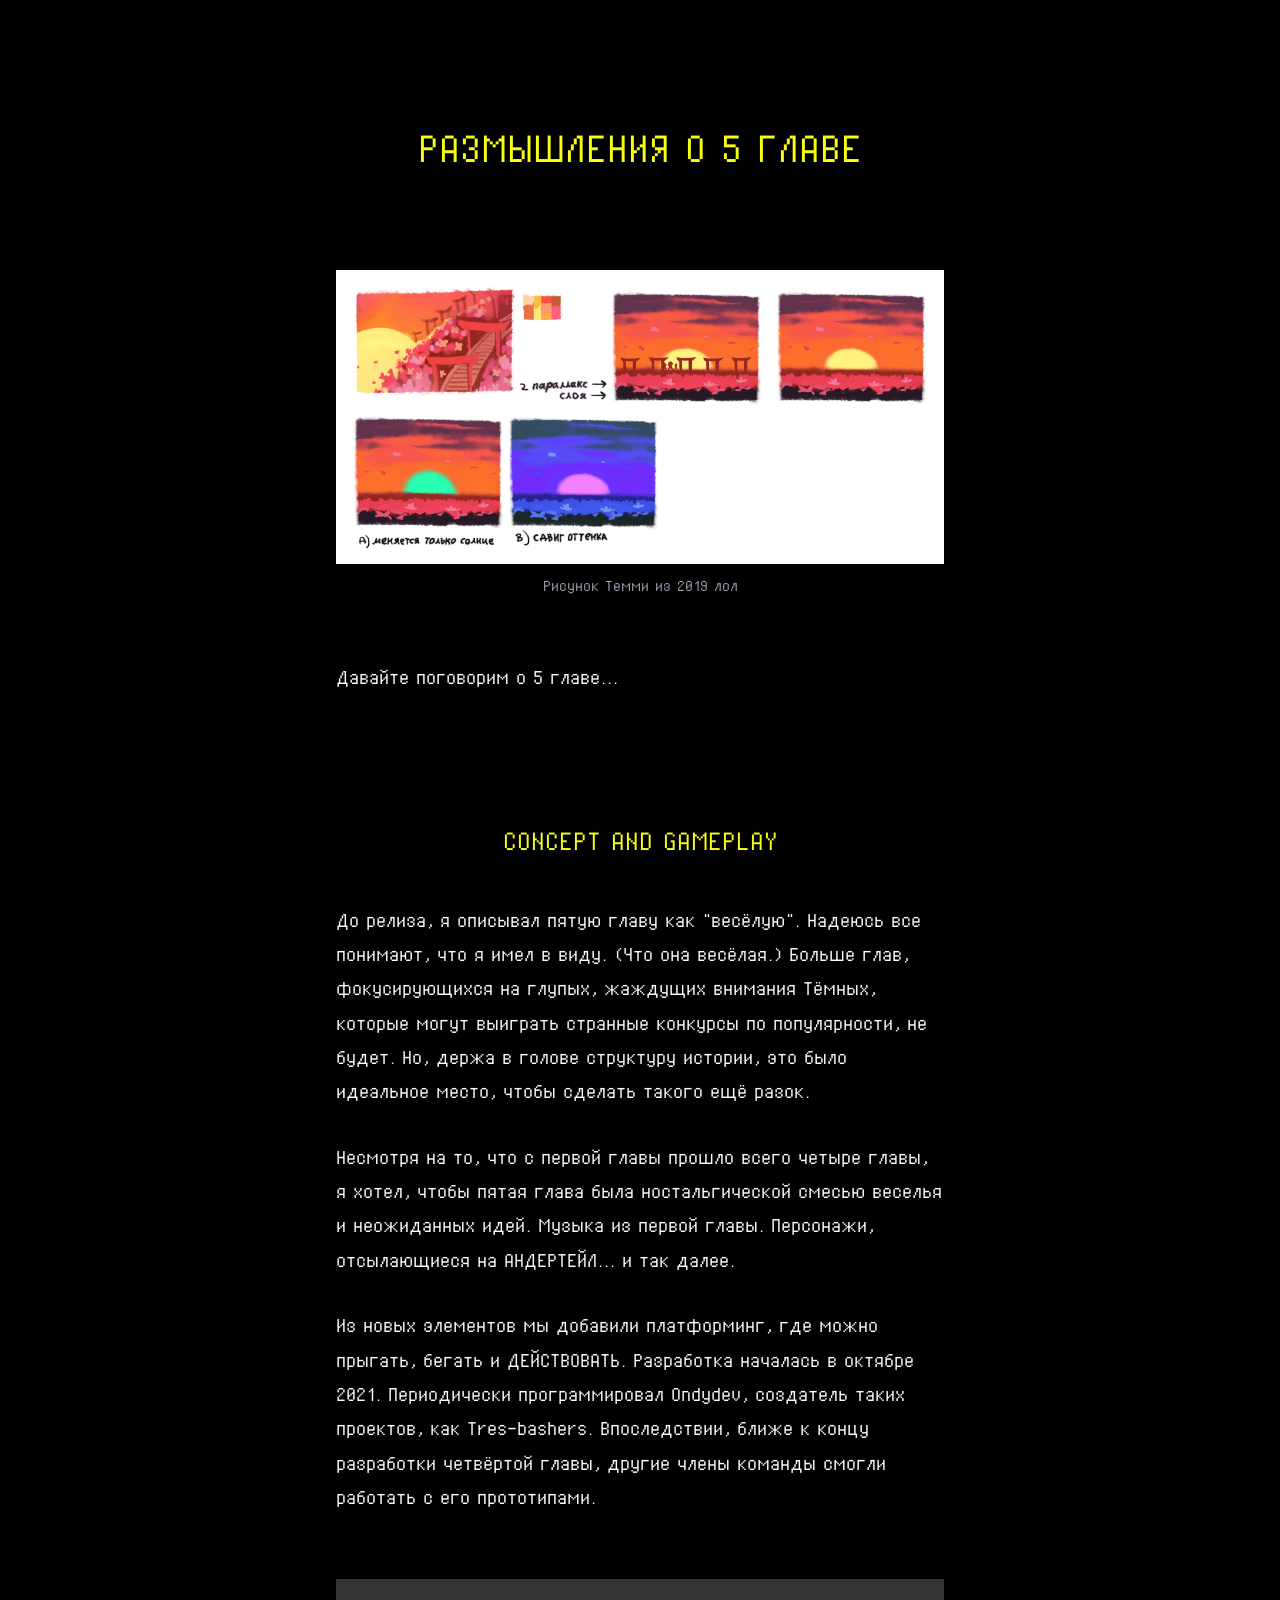
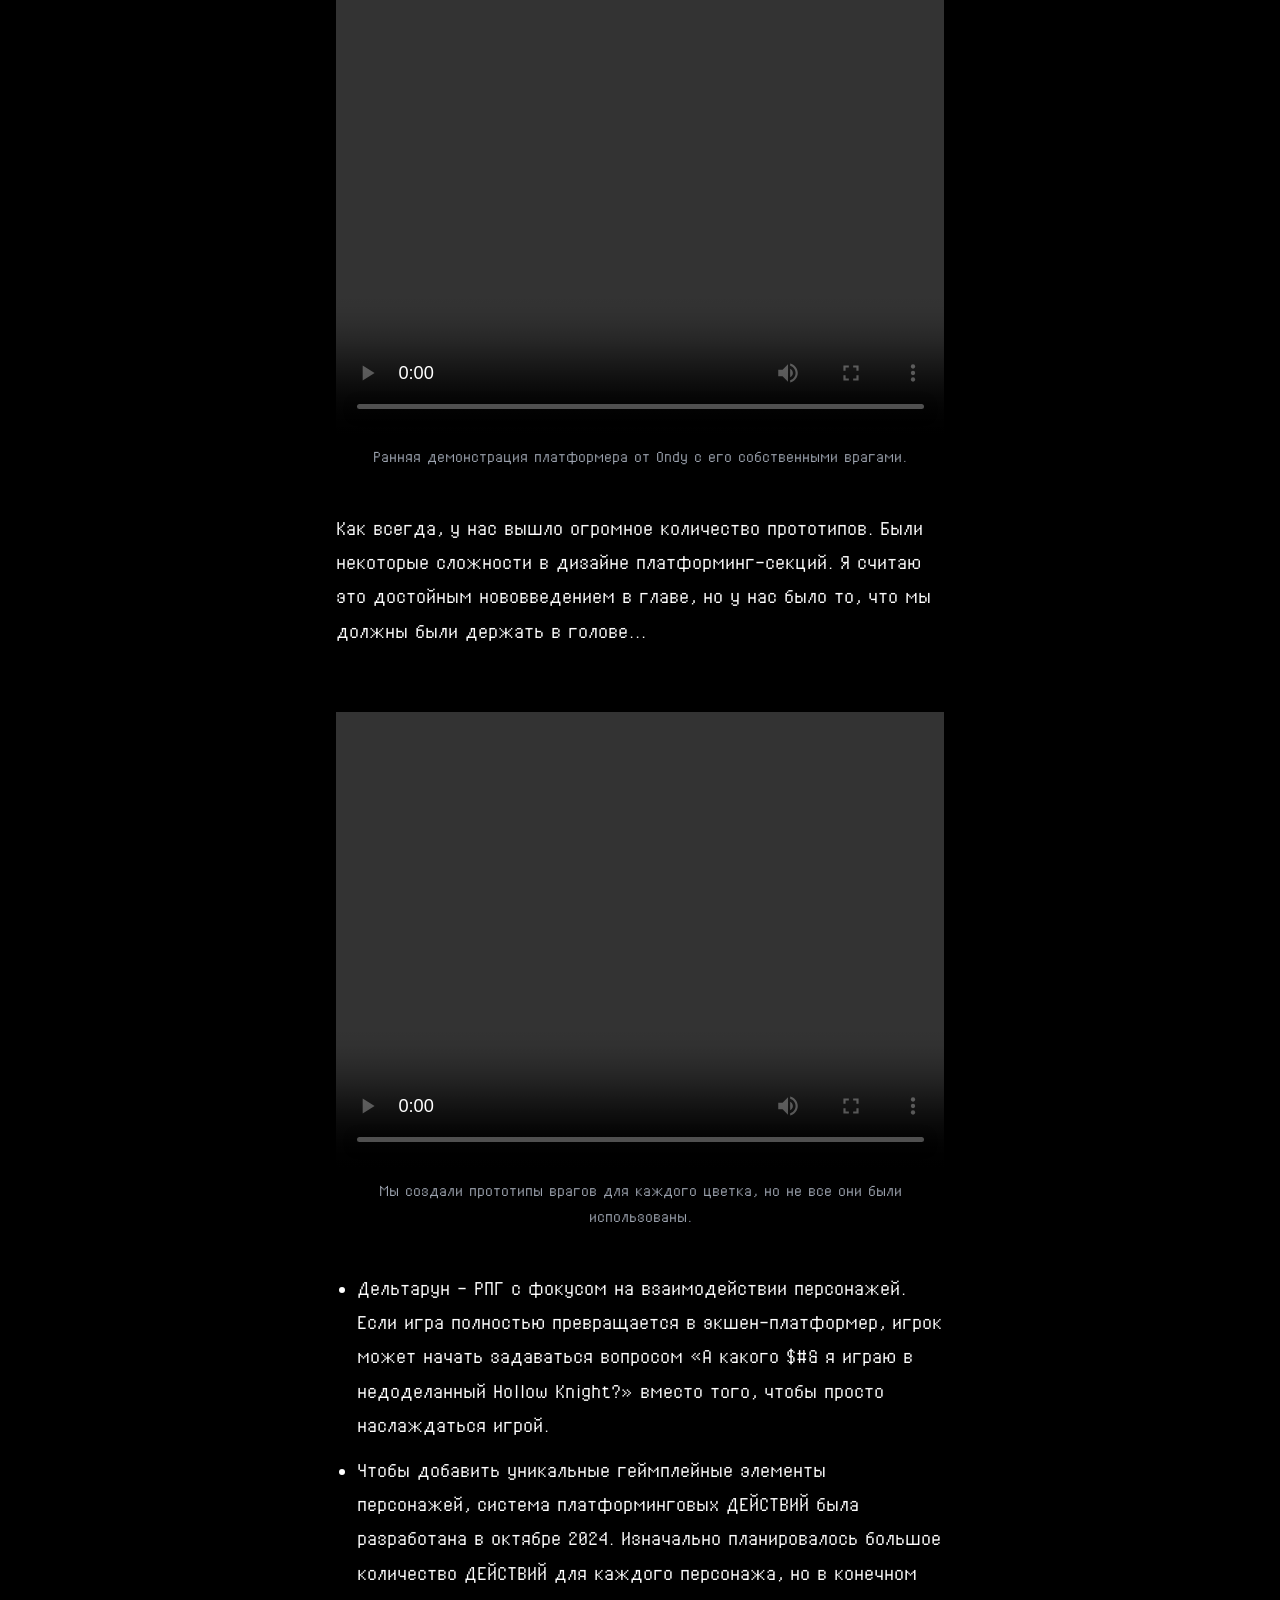
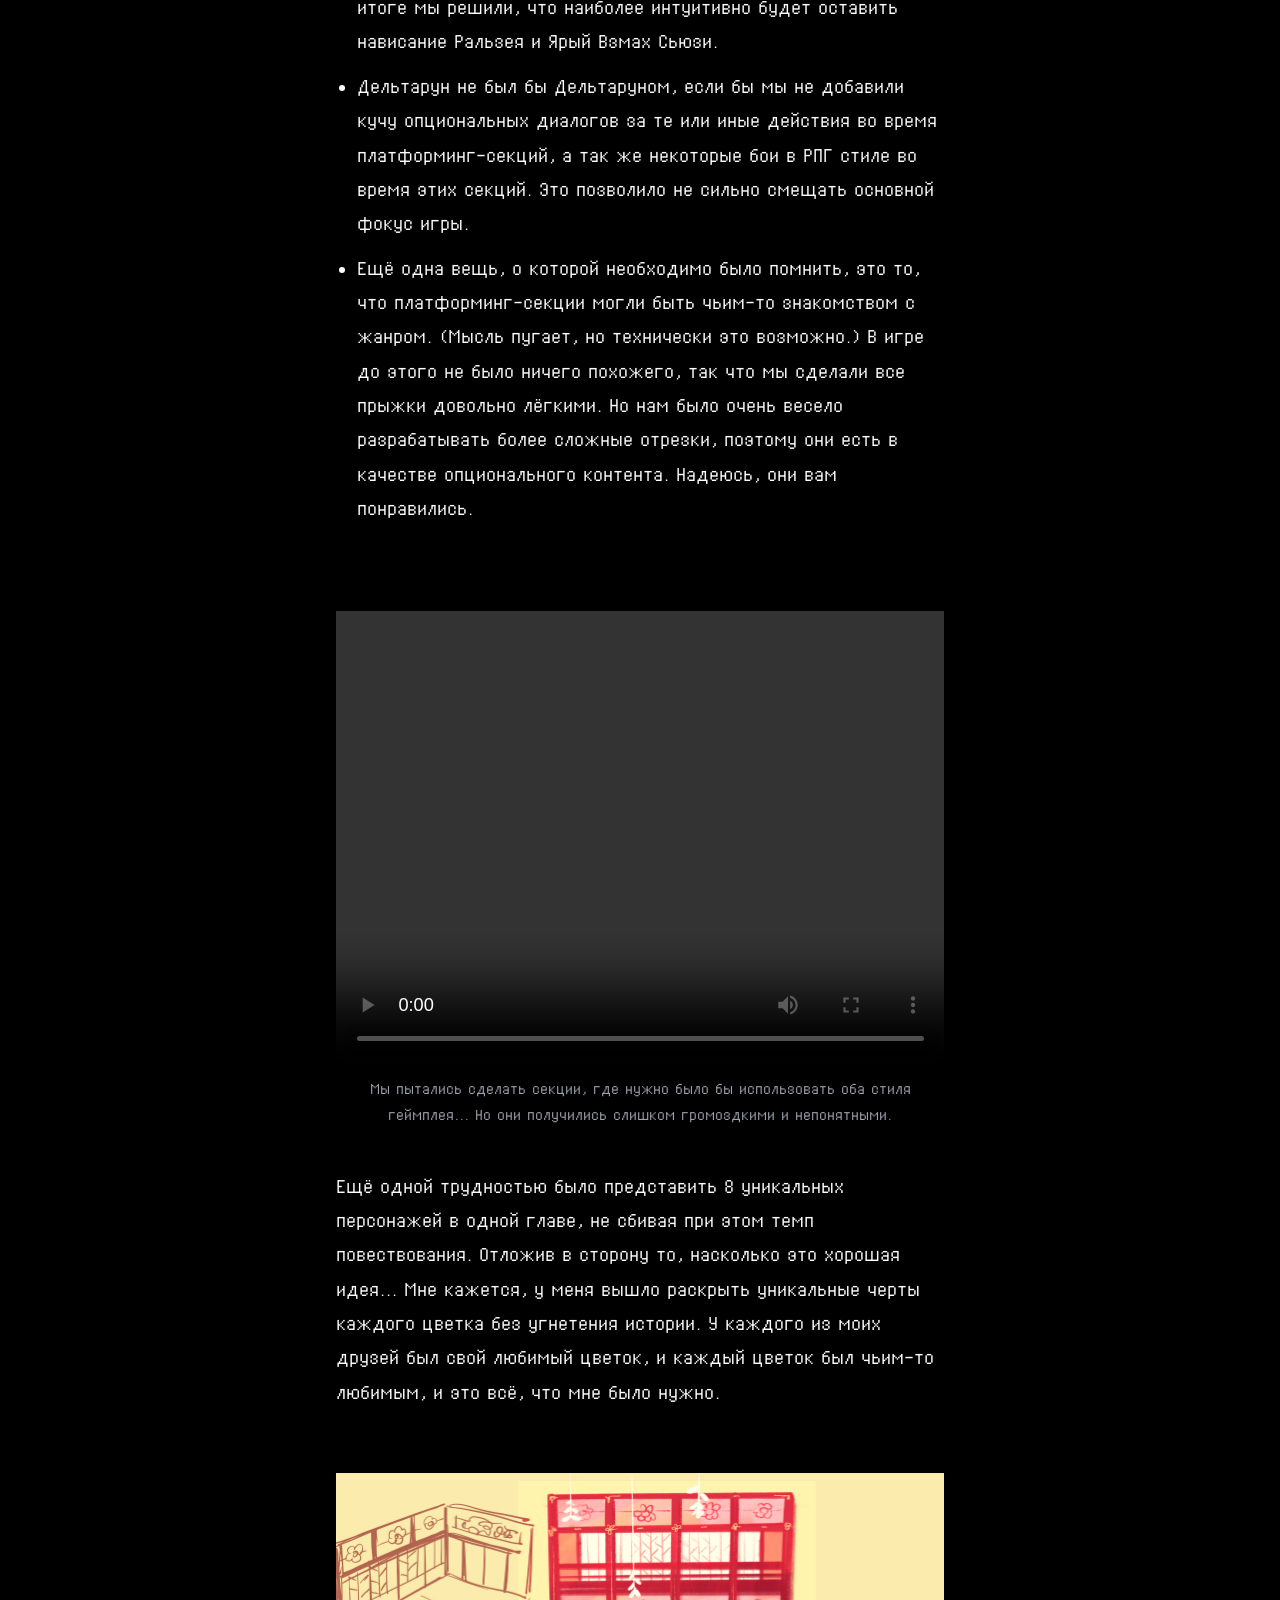
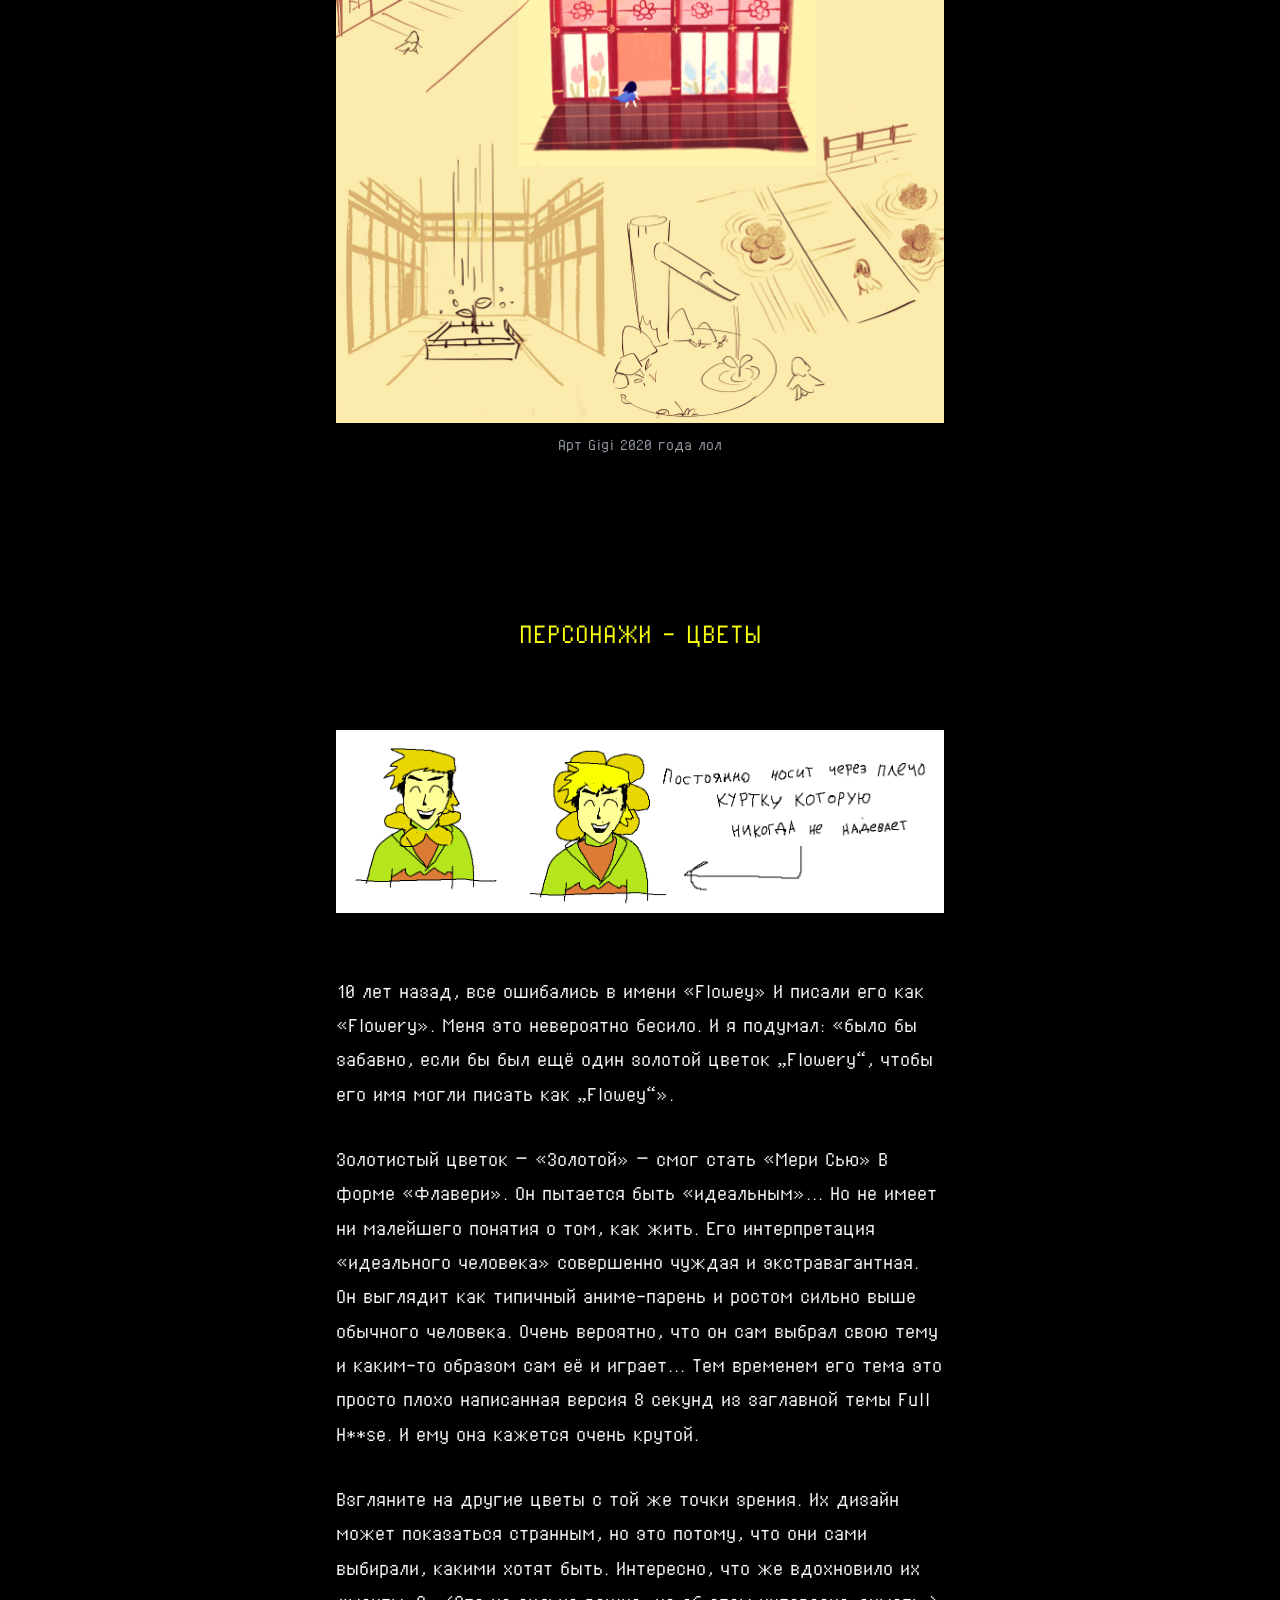
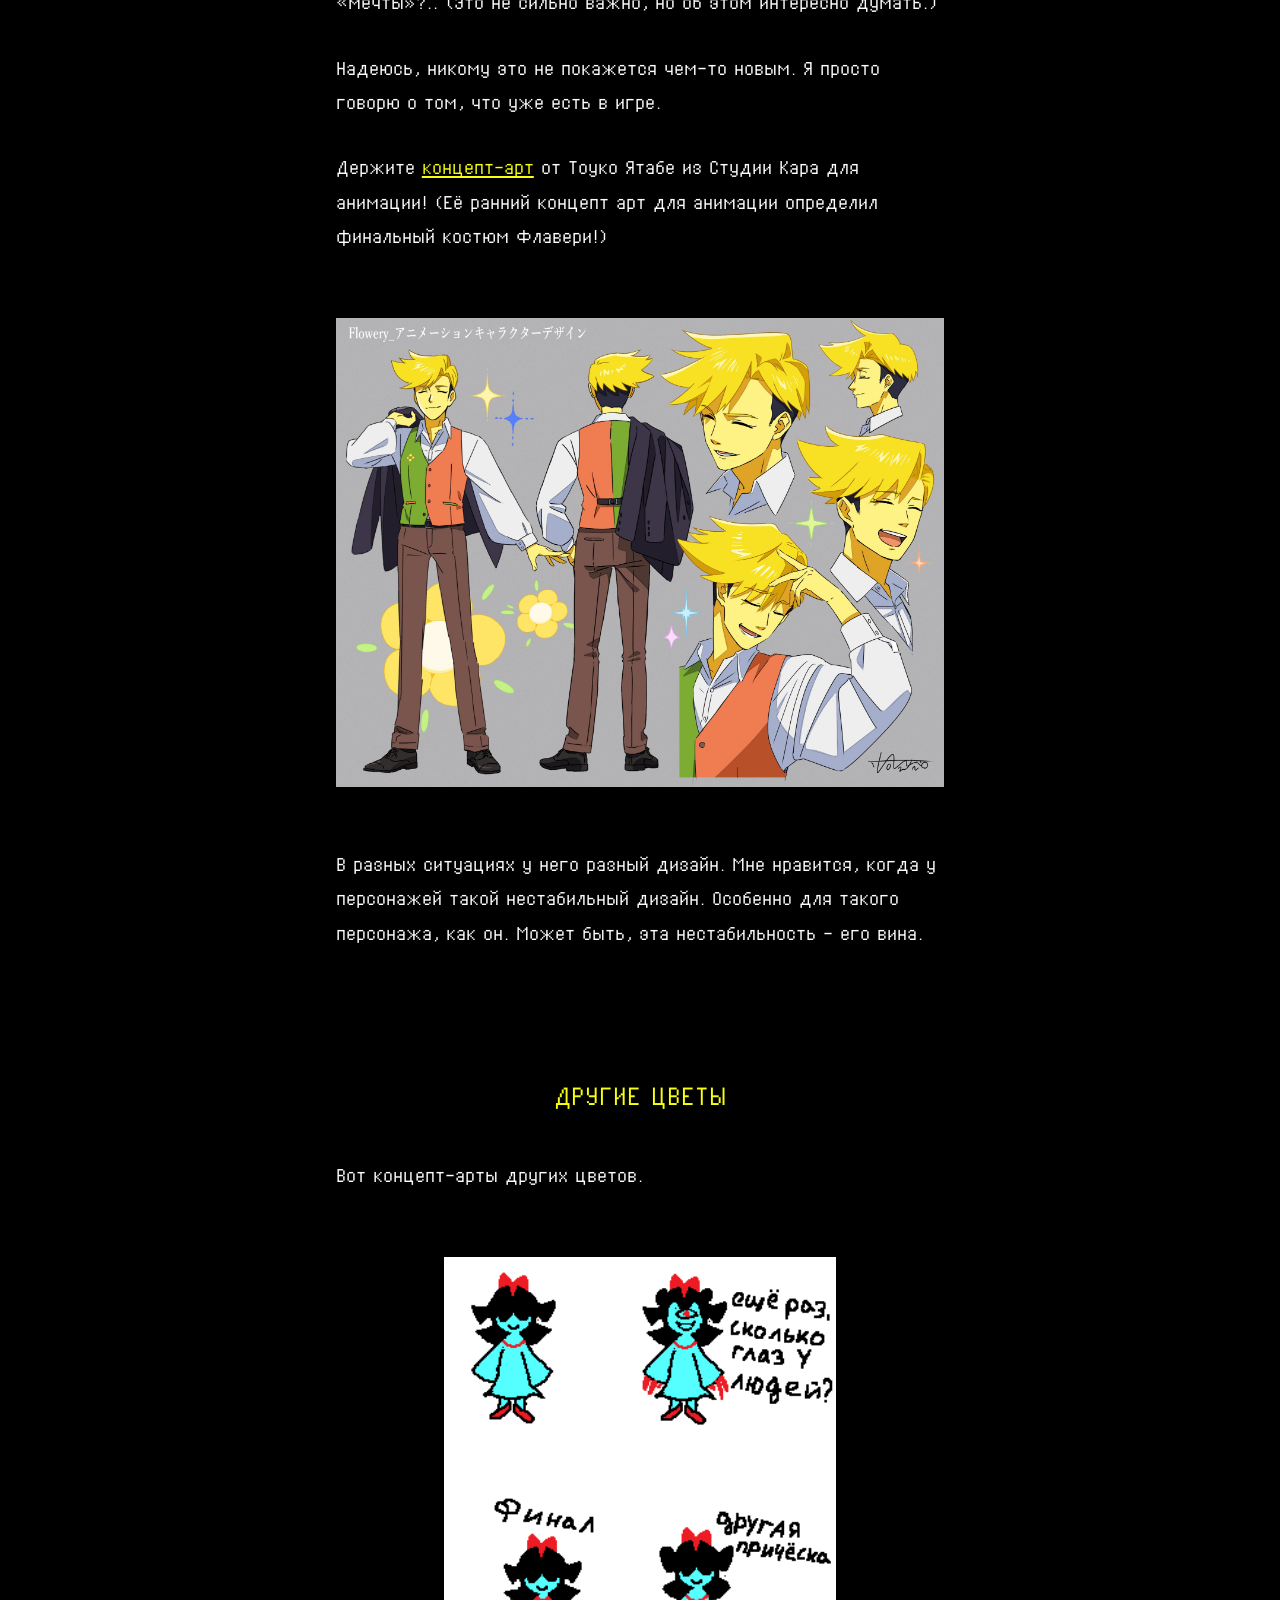
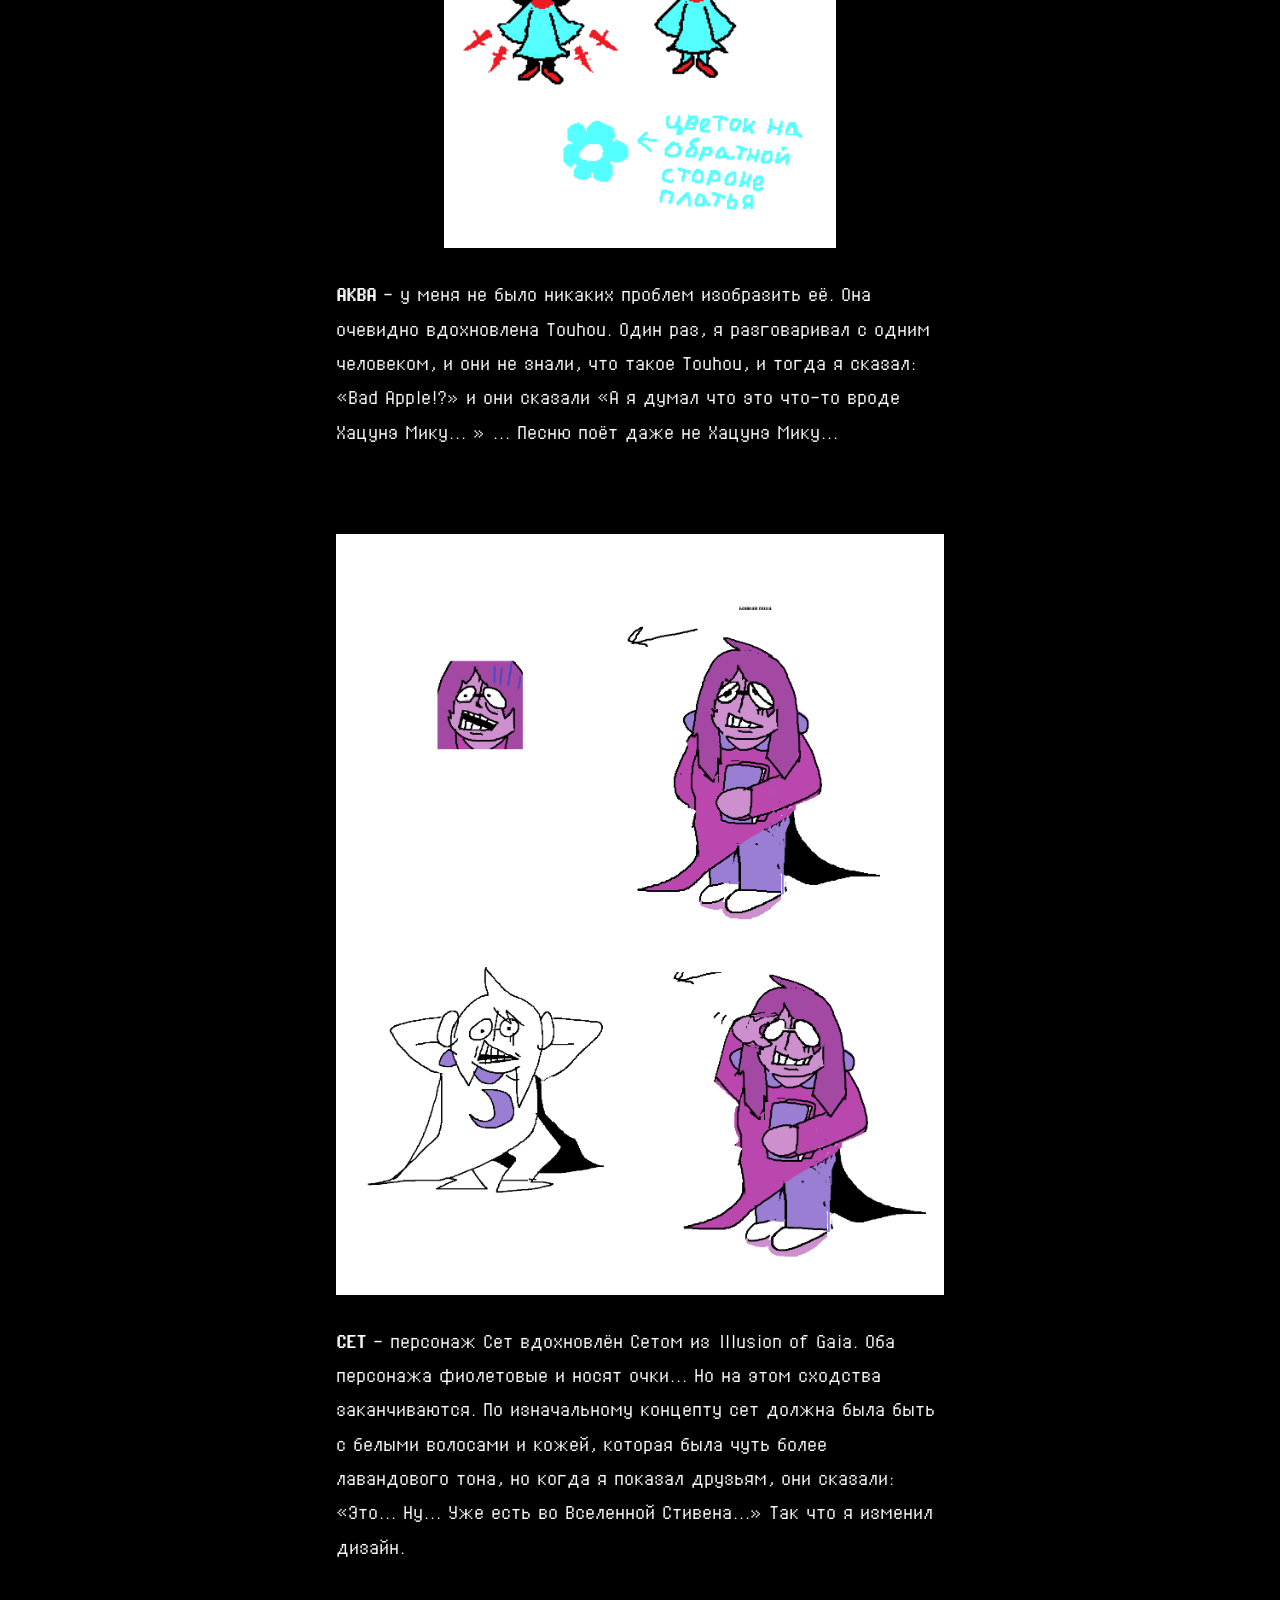
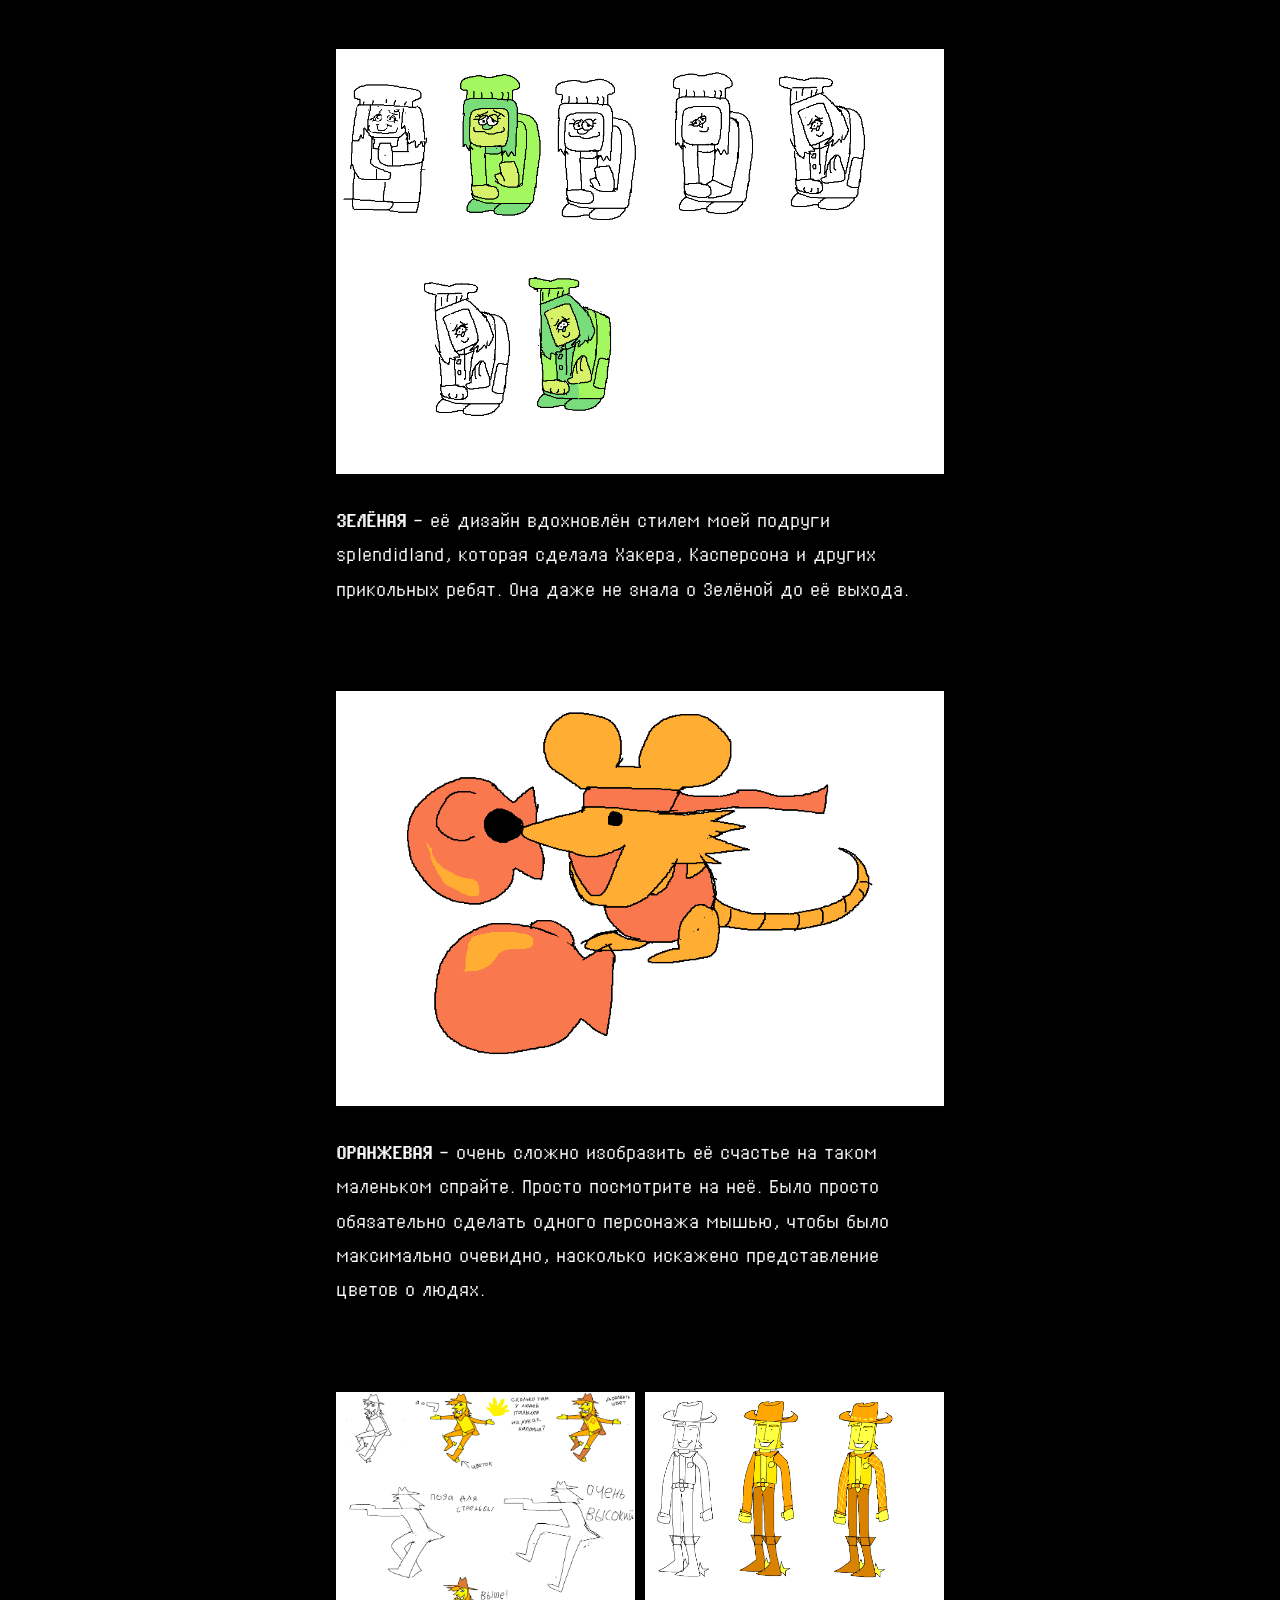
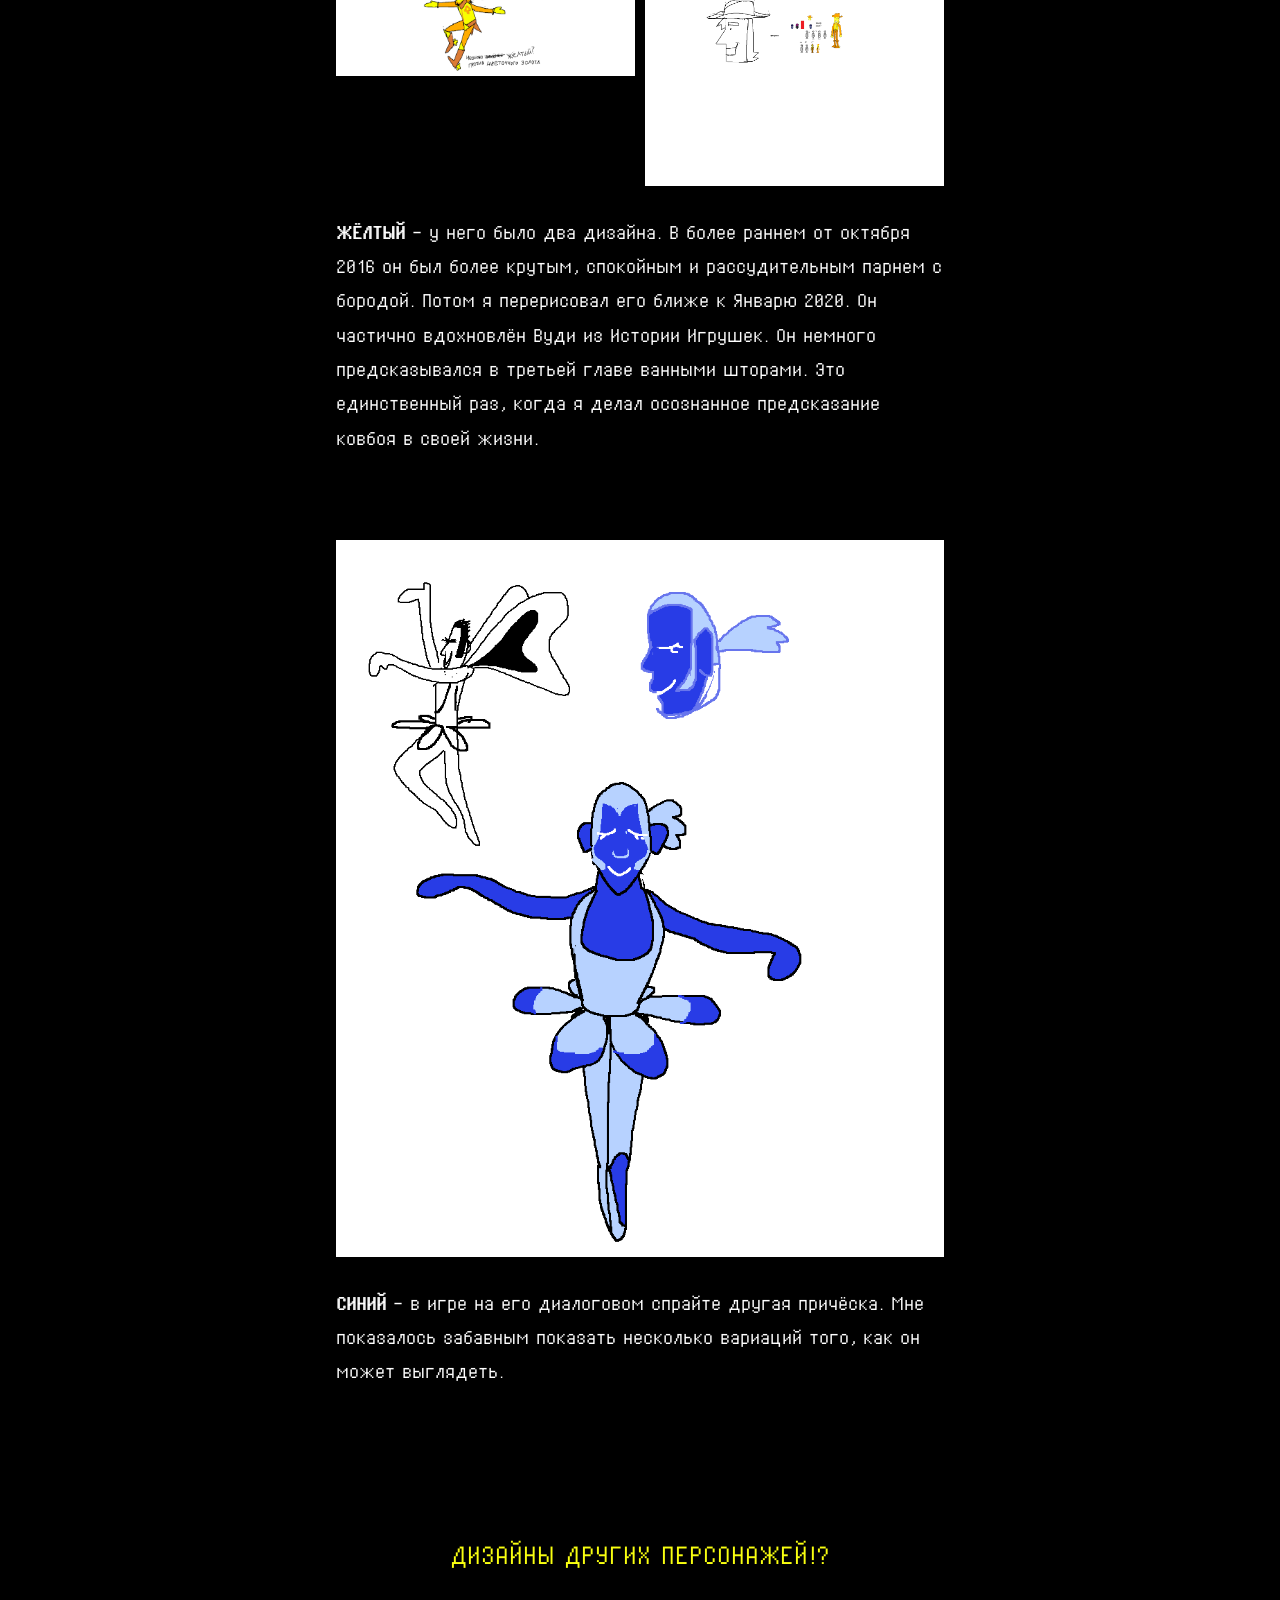
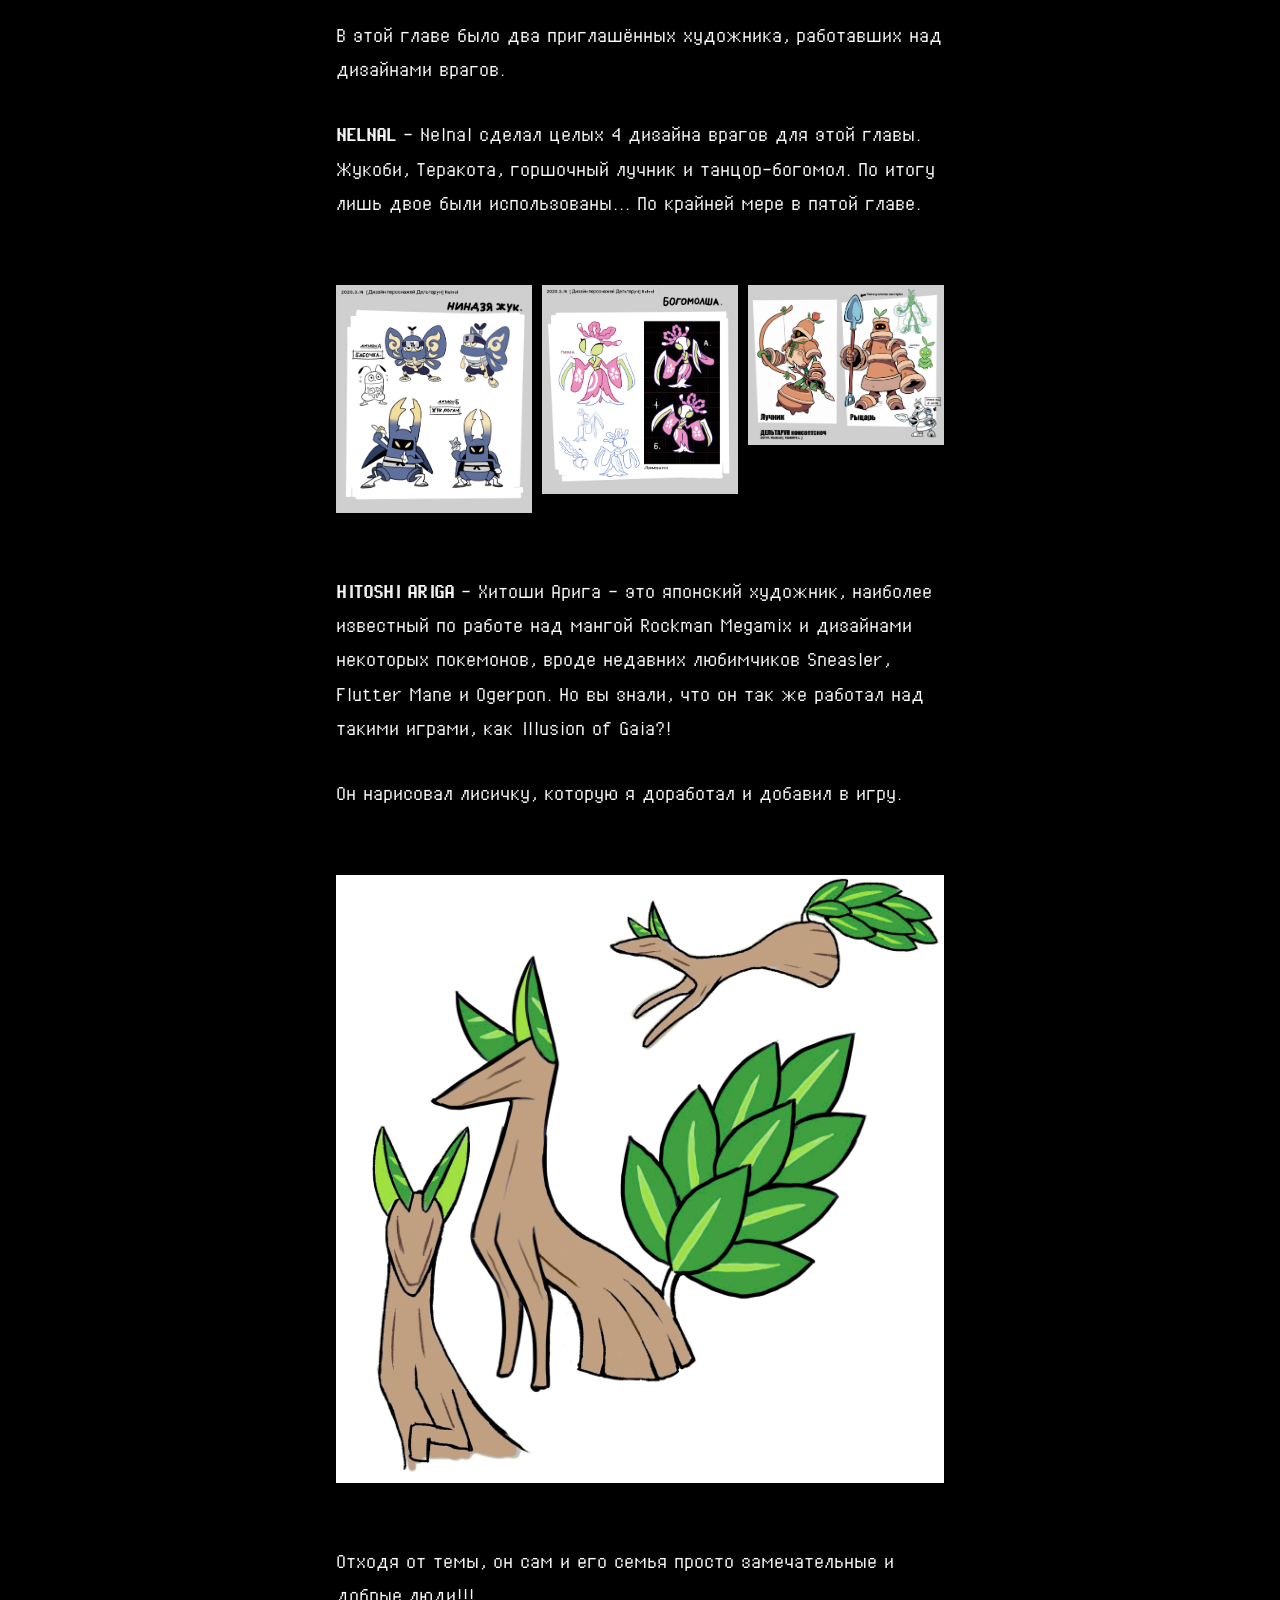
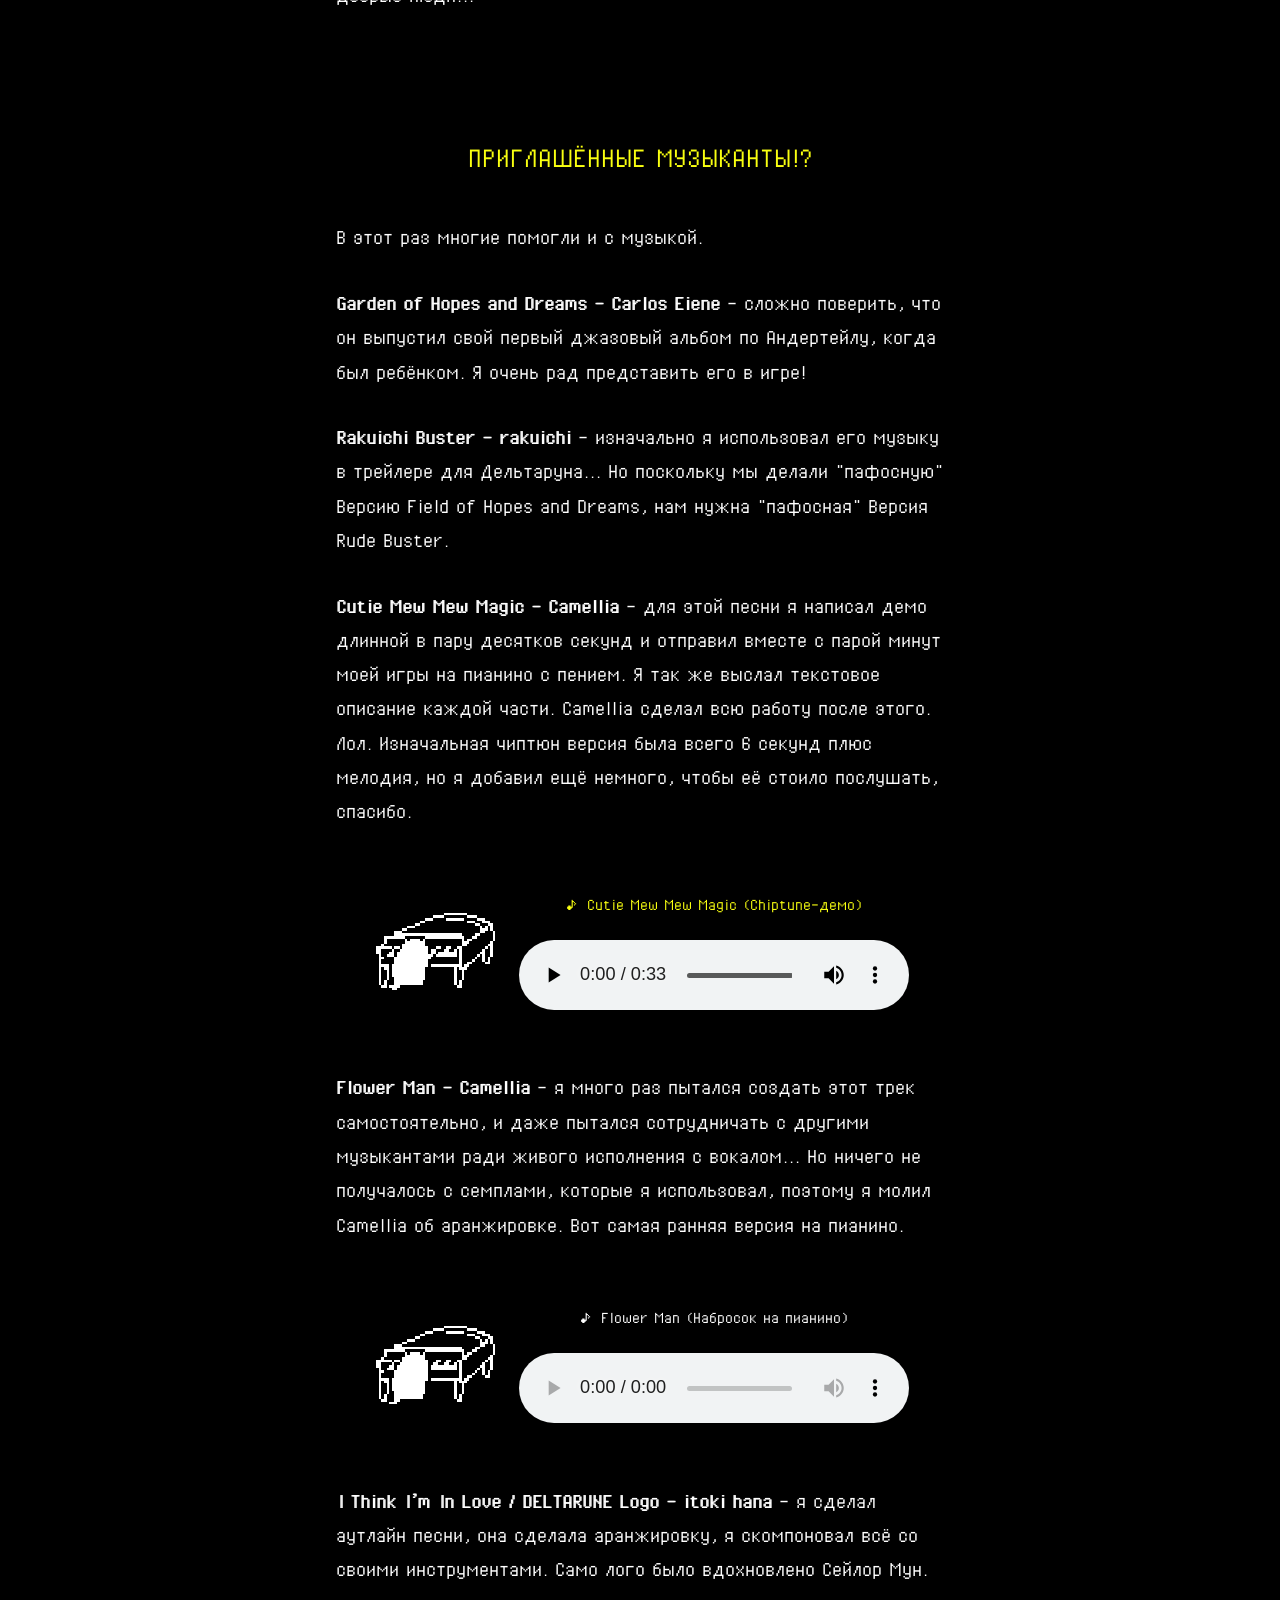
==== commit 34ce0744: "2 часть + доработки" ====
--- a/chapter5/index.html
+++ b/chapter5/index.html
@@ -1,17 +1,17 @@
 
 <!-- saved from url=(0046)https://toby.fangamer.com/interviews/chapter5/ -->
 <html lang="en" class="" style=""><head><meta http-equiv="Content-Type" content="text/html; charset=UTF-8">
-    
+
 <meta name="viewport" content="width=device-width, initial-scale=1.0">
 <meta name="theme-color" content="#000000">
 
-<title>CHAPTER 5 THOUGHTS - Toby Fox</title>
+<title>РАЗМЫШЛЕНИЯ О 5 ГЛАВЕ - Тоби Фокс</title>
 
 <!-- Begin Bridgetown SEO tag v6.0.0 -->
-<meta property="og:title" content="CHAPTER 5 THOUGHTS">
-<meta property="og:locale" content="en_US">
-<meta name="description" content="Let’s talk about Chapter 5…">
-<meta property="og:description" content="Let’s talk about Chapter 5…">
+<meta property="og:title" content="РАЗМЫШЛЕНИЯ О 5 ГЛАВЕ">
+<meta property="og:locale" content="ru_RU">
+<meta name="description" content="Давайте поговорим о 5 главе...">
+<meta property="og:description" content="Давайте поговорим о 5 главе...">
 <link rel="canonical" href="https://toby.fangamer.com/interviews/chapter5/">
 <meta property="og:url" content="https://toby.fangamer.com/interviews/chapter5/">
 <meta property="og:site_name" content="Toby Fox">
@@ -20,193 +20,199 @@
 <meta property="article:published_time" content="2026-08-06T01:06:30+00:00">
 <meta name="twitter:card" content="summary">
 <meta property="twitter:image" content="https://toby.fangamer.com/assets/interviews/chapter5/images/social.png">
-<meta property="twitter:title" content="CHAPTER 5 THOUGHTS">
+<meta property="twitter:title" content="РАЗМЫШЛЕНИЯ О 5 ГЛАВЕ">
 <meta name="twitter:site" content="@tobyfox">
 <!-- End Bridgetown SEO tag -->
 
 
-<meta name="description" content="The music and works of Toby Fox.">
+<meta name="description" content="Музыка и работа Тоби Фокса.">
 
 <link rel="stylesheet" href="./index_files/index.VF3ITDXF.css">
 <script src="./index_files/index.XGWK7ZUE.js" defer=""></script>
 
 
-    
+
+    <style>
+      strong {
+        font-weight: normal;
+        text-shadow: 1px 0 0 currentColor;
+      }
+    </style>
   </head>
   <body class="default" style="background-color: black">
     <main>
       <div class="container mx-auto pt-8 pb-24 px-4 max-w-prose text font-8bit-regular" data-controller="audio" data-audio-muted-value="false" data-audio-volume-value="0.5" data-audio-playing-value="pink_old_added_2026" data-audio-bpm-value="182">
-  <h1 class="mt-16 yellow md:text-4xl text-2xl text-center font-8bit-bold">CHAPTER 5 THOUGHTS</h1>
+  <h1 class="mt-16 yellow md:text-4xl text-2xl text-center font-8bit-bold">РАЗМЫШЛЕНИЯ О 5 ГЛАВЕ</h1>
 
   <div class="flex flex-col gap-y-6 mt-12">
     <figure class="flex flex-col gap-2 my-6">
-  
+
   <a href="https://toby.fangamer.com/assets/interviews/chapter5/images/temmie/Area2.png" class="cursor-zoom-in" data-fancybox="">
     <img class="mx-auto ls-is-cached lazyloaded" src="./index_files/Area2-thumb.png" height="482" width="1000">
   </a>
-  
-  <figcaption class="text-sm text-gray-400 text-center bg-black">Temmie art from 2019 lol</figcaption>
-</figure>
-
-    <p>Let’s talk about Chapter 5...</p>
+
+  <figcaption class="text-sm text-gray-400 text-center bg-black">Рисунок Темми из 2019 лол</figcaption>
+</figure>
+
+    <p>Давайте поговорим о 5 главе...</p>
   </div>
 
   <h2 class="mt-24 mb-8 yellow md:text-2xl text-xl text-center font-8bit-bold">CONCEPT AND GAMEPLAY</h2>
   <div class="flex flex-col gap-y-6">
-    <p>Before its release, I described Chapter 5 as a “fun chapter.” Hopefully everyone understands what I meant by that. (Which is that it is fun.) Anyway, there aren’t any more Chapters where we focus on goofy, attention-hungry Darkner characters with the potential to win weird popularity contests. But, thinking about the structure of the story, I think it was the perfect spot to do it one more time.</p>
-
-    <p>Even though it’s only been 4 Chapters since Chapter 1, I wanted Chapter 5 to feel like a mix of nostalgic fun mixed with new, unforeseen concepts. Music from Chapter 1 of DELTARUNE. Characters that reference concepts from UNDERTALE… etc.</p>
-
-    <p>As for the new elements, this time we added a <strong>platforming system</strong> where you can jump around, attack, and ACT. Development started in <strong>October 2021</strong> with on-and-off programming by Ondydev, creator of games such as Tres-bashers. Eventually, towards the end of Chapter 4, other members of the team were then able to take Ondy’s prototype and develop it further.</p>
+    <p>До релиза, я описывал пятую главу как "весëлую". Надеюсь все понимают, что я имел в виду. (Что она весëлая.) Больше глав, фокусирующихся на глупых, жаждущих внимания Тëмных, которые могут выиграть странные конкурсы по популярности, не будет. Но, держа в голове структуру истории, это было идеальное место, чтобы сделать такого ещё разок.</p>
+
+    <p>Несмотря на то, что с первой главы прошло всего четыре главы, я хотел, чтобы пятая глава была ностальгической смесью веселья и неожиданных идей. Музыка из первой главы. Персонажи, отсылающиеся на АНДЕРТЕЙЛ...  и так далее.</p>
+
+    <p>Из новых элементов мы добавили платформинг, где можно прыгать, бегать и ДЕЙСТВОВАТЬ. Разработка началась в октябре 2021. Периодически программировал Ondydev, создатель таких проектов, как Tres-bashers. Впоследствии, ближе к концу разработки четвёртой главы, другие члены команды смогли работать с его прототипами.</p>
 
     <video controls="" playsinline="" class="w-full aspect-[4/3] my-6">
-      <source src="/assets/interviews/chapter5/video/ondy_prototype.mp4" type="video/mp4">
+      <source src="https://toby.fangamer.com/assets/interviews/chapter5/video/ondy_prototype.mp4" type="video/mp4">
     </video>
-    <p class="text-sm text-gray-400 text-center bg-black -mt-10 mb-2">Ondy's early platforming example with his own temporary enemies.</p>
-
-    <p>As usual, we created tons and tons of prototypes. There were a few design challenges with using the platforming system. I feel quite happy about its implementation in the final game, but here are some things we had to be concerned about…</p>
+    <p class="text-sm text-gray-400 text-center bg-black -mt-10 mb-2">Ранняя демонстрация платформера от Ondy с его собственными врагами.</p>
+
+    <p>Как всегда, у нас вышло огромное количество прототипов. Были некоторые сложности в дизайне платформинг-секций. Я считаю это достойным нововведением в главе, но у нас было то, что мы должны были держать в голове...</p>
 
     <video controls="" playsinline="" class="w-full aspect-[4/3] my-6">
-      <source src="/assets/interviews/chapter5/video/platforming_prototype_enemies.mp4" type="video/mp4">
+      <source src="https://toby.fangamer.com/assets/interviews/chapter5/video/platforming_prototype_enemies.mp4" type="video/mp4">
     </video>
-    <p class="text-sm text-gray-400 text-center bg-black -mt-10 mb-2">We prototyped a platforming enemy for each flower color, but not all were used.</p>
+    <p class="text-sm text-gray-400 text-center bg-black -mt-10 mb-2">Мы создали прототипы врагов для каждого цветка, но не все они были использованы.</p>
 
     <ul class="flex flex-col gap-y-2 pl-4 list-disc mb-4">
-      <li>This is an RPG game with a focus on character interaction. If the game turns completely into an action platformer, it carries the risk of making the player feel like “why am I playing a $#&amp;! knockoff of Hollow Knight?” instead of feeling like they are playing DELTARUNE.</li>
-      <li>In order to inject some unique character-based elements to the gameplay, the Platforming ACT system was developed <strong>in October 2024.</strong> A large amount of ACTs were considered for each character, but ultimately we found it most intuitive to just have Hanging with Ralsei and Rude Buster with Susie.</li>
-      <li>Another important DELTARUNE-ism was adding lots of stupid optional dialogue for doing different things in the platforming mode, as well as having a couple RPG encounters accessible during that mode. This kept the mood from drifting too far from the main game.</li>
-      <li>Another thing we had to keep in mind was that this could be somebody’s first experience playing a platforming game. (A terrifying thought, but technically possible.) Nothing in the game has demanded any platforming skills before this, so we kept the actual jumping challenges rather simple. <strong>On the other hand, it was way too fun to make difficult challenges, so we tried to include a couple of those in optional areas.</strong> I hope you enjoyed them.</li>
+      <li>Дельтарун - РПГ с фокусом на взаимодействии персонажей. Если игра полностью превращается в экшен-платформер, игрок может начать задаваться вопросом «А какого $#& я играю в недоделанный Hollow Knight?» вместо того, чтобы просто наслаждаться игрой.</li>
+      <li>Чтобы добавить уникальные геймплейные элементы персонажей, система платформинговых ДЕЙСТВИЙ была разработана в октябре 2024. Изначально планировалось большое количество ДЕЙСТВИЙ для каждого персонажа, но в конечном итоге мы решили, что наиболее интуитивно будет оставить нависание Ральзея и Ярый Взмах Сьюзи.</li>
+      <li>Дельтарун не был бы Дельтаруном, если бы мы не добавили кучу опциональных диалогов за те или иные действия во время платформинг-секций, а так же некоторые бои в РПГ стиле во время этих секций. Это позволило не сильно смещать основной фокус игры.</li>
+      <li>Ещё одна вещь, о которой необходимо было помнить, это то, что платформинг-секции могли быть чьим-то знакомством с жанром. (Мысль пугает, но технически это возможно.) В игре до этого не было ничего похожего, так что мы сделали все прыжки довольно лёгкими. Но нам было очень весело разрабатывать более сложные отрезки, поэтому они есть в качестве опционального контента. Надеюсь, они вам понравились.</li>
     </ul>
 
     <video controls="" playsinline="" class="w-full aspect-[4/3] my-6">
-      <source src="/assets/interviews/chapter5/video/platforming_prototype_overworld_integration.mp4" type="video/mp4">
+      <source src="https://toby.fangamer.com/assets/interviews/chapter5/video/platforming_prototype_overworld_integration.mp4" type="video/mp4">
     </video>
-    <p class="text-sm text-gray-400 text-center bg-black -mt-10 mb-2">We prototyped various puzzle concepts where you had to swap between both gameplay styles... but most of them ended up a little too clunky and hard to understand.</p>
-
-    <p>Besides the platforming, another general challenge was writing a chapter that <strong>introduces 8 different characters to the main story without destroying the pacing.</strong> However, putting aside how good an idea that is in the first place... I feel like I managed to pull this off fairly well, showing off all of the individual qualities of the different flowers without dragging the story down. Among my friends, everybody had a different favorite flower and every flower was someone’s favorite, so that’s all I can hope for.</p>
-
-    <figure class="flex flex-col gap-2 my-6">
-  
+    <p class="text-sm text-gray-400 text-center bg-black -mt-10 mb-2">Мы пытались сделать секции, где нужно было бы использовать оба стиля геймплея... Но они получились слишком громоздкими и непонятными.</p>
+
+    <p>Ещё одной трудностью было представить 8 уникальных персонажей в одной главе, не сбивая при этом темп повествования. Отложив в сторону то, насколько это хорошая идея... Мне кажется, у меня вышло раскрыть уникальные черты каждого цветка без угнетения истории. У каждого из моих друзей был свой любимый цветок, и каждый цветок был чьим-то любимым, и это всё, что мне было нужно.</p>
+
+    <figure class="flex flex-col gap-2 my-6">
+
   <a href="./index_files/interiorideas-1.jpg" class="cursor-zoom-in" data-fancybox="">
     <img class="mx-auto ls-is-cached lazyloaded" src="./index_files/interiorideas-1.jpg" height="1220" width="1102">
   </a>
-  
-  <figcaption class="text-sm text-gray-400 text-center bg-black">Gigi art from 2020 lol</figcaption>
-</figure>
-
-  </div>
-
-  <h2 class="mt-24 mb-8 yellow md:text-2xl text-xl text-center font-8bit-bold">CHARACTERS - FLOWERY</h2>
-  <div class="flex flex-col gap-y-6">
-    <figure class="flex flex-col gap-2 my-6">
-  
+
+  <figcaption class="text-sm text-gray-400 text-center bg-black">Арт Gigi 2020 года лол</figcaption>
+</figure>
+
+  </div>
+
+  <h2 class="mt-24 mb-8 yellow md:text-2xl text-xl text-center font-8bit-bold">ПЕРСОНАЖИ - ЦВЕТЫ</h2>
+  <div class="flex flex-col gap-y-6">
+    <figure class="flex flex-col gap-2 my-6">
+
   <a href="./index_files/flowery.png" class="cursor-zoom-in" data-fancybox="">
     <img class="mx-auto ls-is-cached lazyloaded" src="./index_files/flowery.png" height="388" width="1285">
   </a>
-  
-  
-</figure>
-
-    <p>10 years ago, everyone was misspelling “Flowey” as “Flowery” and it was driving me crazy. So I thought “wouldn’t it be funny if there was another golden flower character actually named Flowery? Then, everyone can misspell his name as Flowey, too.”</p>
-
-    <p>The golden flower, “Gold”, was able to become his own “Mary Sue” character in the form of “Flowery”. He’s trying to be “perfect”... But he doesn’t know anything about what it’s like to really live. His interpretation of “the ideal man” is totally alien and over-the-top. He looks like a generic anime guy and is far taller than a normal human. It’s probable he chose his own theme song and plays it himself somehow… which, by the way, is basically a crappy, misremembered version of only 8 seconds of the Full H**se theme song. And he must think this is awesome.</p>
-
-    <p>You can think of the other Flower characters in a similar fashion. Their designs may be strange, but that’s because they had to decide who they wanted to be for themselves. I wonder what inspired each of their “dreams”...? (It’s not really important to be honest, but it’s fun to think about.)</p>
-
-    <p>Hopefully none of this comes across as new information. I’m simply pointing out what was in the game.</p>
-
-    <p>By the way, here’s some <a href="https://x.com/tocodot/status/2072959338453647864?s=20" class="underline yellow hover:opacity-90">concept art</a> from Touko Yatabe of Studio Khara for the animation! (Her early concept art for the animation determined Flowery's final outfit!)</p>
-
-    <figure class="flex flex-col gap-2 my-6">
-  
+
+
+</figure>
+
+    <p>10 лет назад, все ошибались в имени «Flowey» И писали его как «Flowery». Меня это невероятно бесило. И я подумал: «было бы забавно, если бы был ещё один золотой цветок „Flowery“, чтобы его имя могли писать как „Flowey“».</p>
+
+    <p>Золотистый цветок — «Золотой» — смог стать «Мери Сью» В форме «Флавери». Он пытается быть «идеальным»... Но не имеет ни малейшего понятия о том, как жить. Его интерпретация «идеального человека» совершенно чуждая и экстравагантная. Он выглядит как типичный аниме-парень и ростом сильно выше обычного человека. Очень вероятно, что он сам выбрал свою тему и каким-то образом сам её и играет... Тем временем его тема это просто плохо написанная версия 8 секунд из заглавной темы Full H**se. И ему она кажется очень крутой.</p>
+
+    <p>Взгляните на другие цветы с той же точки зрения. Их дизайн может показаться странным, но это потому, что они сами выбирали, какими хотят быть. Интересно, что же вдохновило их «мечты»?.. (Это не сильно важно, но об этом интересно думать.)</p>
+
+    <p>Надеюсь, никому это не покажется чем-то новым. Я просто говорю о том, что уже есть в игре.</p>
+
+    <p>Держите <a href="https://x.com/tocodot/status/2072959338453647864?s=20" class="underline yellow hover:opacity-90">концепт-арт</a> от Тоуко Ятабе из Студии Кара для анимации! (Её ранний концепт арт для анимации определил финальный костюм Флавери!)</p>
+
+    <figure class="flex flex-col gap-2 my-6">
+
   <a href="./index_files/flowery.jpg" class="cursor-zoom-in" data-fancybox="">
     <img class="mx-auto ls-is-cached lazyloaded" src="./index_files/flowery.jpg" height="1579" width="2048">
   </a>
-  
-  
-</figure>
-
-
-    <p>He has different appearances in different situations. I like when characters have an inconsistent design like this. Especially for a character like him. Maybe the inconsistency is his fault.</p>
-  </div>
-
-  <h2 class="mt-24 mb-8 yellow md:text-2xl text-xl text-center font-8bit-bold">OTHER FLOWERS</h2>
-  <div class="flex flex-col gap-y-6">
-    <p>Here is some concept art of the other Flowers.</p>
-
-    <figure class="flex flex-col gap-2 my-6">
-  
+
+
+</figure>
+
+
+    <p>В разных ситуациях у него разный дизайн. Мне нравится, когда у персонажей такой нестабильный дизайн. Особенно для такого персонажа, как он. Может быть, эта нестабильность - его вина.</p>
+  </div>
+
+  <h2 class="mt-24 mb-8 yellow md:text-2xl text-xl text-center font-8bit-bold">ДРУГИЕ ЦВЕТЫ</h2>
+  <div class="flex flex-col gap-y-6">
+    <p>Вот концепт-арты других цветов.</p>
+
+    <figure class="flex flex-col gap-2 my-6">
+
   <a href="./index_files/knife girl.png" class="cursor-zoom-in" data-fancybox="flowers">
     <img class="mx-auto ls-is-cached lazyloaded" src="./index_files/knife girl.png" height="455" width="302">
   </a>
-  
-  
-</figure>
-
-
-    <p class="-mt-6 mb-4"><strong>AQUA</strong> – I didn’t have any trouble drawing her. She’s obviously inspired by Touhou. By the way, the other day I talked to someone and they didn’t know what Touhou was, so I was like “Bad Apple!?” and they were like “Huh, I thought that was a Hatsune Miku thing…” … that’s not even sung by Hatsune Miku…</p>
-
-    <figure class="flex flex-col gap-2 my-6">
-  
+
+
+</figure>
+
+
+    <p class="-mt-6 mb-4"><strong>АКВА</strong> – у меня не было никаких проблем изобразить еë. Она очевидно вдохновлена Touhou. Один раз, я разговаривал с одним человеком, и они не знали, что такое Touhou, и тогда я сказал: «Bad Apple!?» и они сказали «А я думал что это что-то вроде Хацунэ Мику... » ... Песню поёт даже не Хацунэ Мику... </p>
+
+    <figure class="flex flex-col gap-2 my-6">
+
   <a href="./index_files/seth_purple_4.png" class="cursor-zoom-in" data-fancybox="flowers">
     <img class="mx-auto ls-is-cached lazyloaded" src="./index_files/seth_purple_4.png" height="1781" width="1425">
   </a>
-  
-  
-</figure>
-
-
-    <p class="-mt-6 mb-4"><strong>SETH</strong> – The character Seth is inspired by the character named Seth from Illusion of Gaia. They are both purple and wear glasses. But, they don’t have any other similarities beyond that... Originally Seth’s first concept had white hair and skin that was a bit more lavender in tone, but when I showed it to my friends, they said  “uhhh… that’s just… y’know, from Steven Universe…” so I changed it.</p>
-
-    <figure class="flex flex-col gap-2 my-6">
-  
+
+
+</figure>
+
+
+    <p class="-mt-6 mb-4"><strong>СЕТ</strong> – персонаж Сет вдохновлëн Сетом из Illusion of Gaia. Оба персонажа фиолетовые и носят очки... Но на этом сходства заканчиваются. По изначальному концепту сет должна была быть с белыми волосами и кожей, которая была чуть более лавандового тона, но когда я показал друзьям, они сказали: «Это... Ну... Уже есть во Вселенной Стивена...» Так что я изменил дизайн. </p>
+
+    <figure class="flex flex-col gap-2 my-6">
+
   <a href="./index_files/green.png" class="cursor-zoom-in" data-fancybox="flowers">
     <img class="mx-auto ls-is-cached lazyloaded" src="./index_files/green.png" height="745" width="1067">
   </a>
-  
-  
-</figure>
-
-
-    <p class="-mt-6 mb-4"><strong>GREEN</strong> – Green’s appearance is inspired by the art style of my friend splendidland, who designed Hacker, Ambyu-Lance, and a couple other great guys. She didn’t even know about this character until the game came out though.</p>
-
-    <figure class="flex flex-col gap-2 my-6">
-  
+
+
+</figure>
+
+
+    <p class="-mt-6 mb-4"><strong>ЗЕЛËНАЯ</strong> – её дизайн вдохновлëн стилем моей подруги splendidland, которая сделала Хакера, Касперсона и других прикольных ребят. Она даже не знала о Зелёной до её выхода.</p>
+
+    <figure class="flex flex-col gap-2 my-6">
+
   <a href="./index_files/orange.png" class="cursor-zoom-in" data-fancybox="flowers">
     <img class="mx-auto ls-is-cached lazyloaded" src="./index_files/orange.png" height="544" width="798">
   </a>
-  
-  
-</figure>
-
-
-    <p class="-mt-6 mb-4"><strong>ORANGE</strong> – It was hard to express the joy of her expression in such a small sprite. Look at her. Anyway, it was important have one of the characters be a mouse to make it absurdly obvious how distorted their idea of humanity is.</p>
+
+
+</figure>
+
+
+    <p class="-mt-6 mb-4"><strong>ОРАНЖЕВАЯ</strong> – очень сложно изобразить её счастье на таком маленьком спрайте. Просто посмотрите на неё. Было просто обязательно сделать одного персонажа мышью, чтобы было максимально очевидно, насколько искажено представление цветов о людях.</p>
 
     <div class="grid grid-cols-2 gap-2 my-6">
       <a href="./index_files/cowboy.png" class="cursor-zoom-in" data-fancybox="flowers"><img class="w-full ls-is-cached lazyloaded" src="./index_files/cowboy.png" width="1704" height="1619"></a>
       <a href="./index_files/cowboy_new.png" class="cursor-zoom-in" data-fancybox="flowers"><img class="w-full ls-is-cached lazyloaded" src="./index_files/cowboy_new.png" width="2312" height="3044"></a>
     </div>
 
-    <p class="-mt-6 mb-4"><strong>YELLOW</strong> – He had two designs. In the earlier one from October 2016, he was had more of a beard and was a cool collected guy. Then, I redrew him later in January 2020. He takes some inspiration from Woody from Toy Story. He was foreshadowed a bit in Chapter 3 with some bath curtains. I think that’s kind of the full extent of the intentional cowboy foreshadowing I’ve done in my life.</p>
-
-    <figure class="flex flex-col gap-2 my-6">
-  
+    <p class="-mt-6 mb-4"><strong>ЖЁЛТЫЙ</strong> – у него было два дизайна. В более раннем от октября 2016 он был более крутым, спокойным и рассудительным парнем с бородой. Потом я перерисовал его ближе к Январю 2020. Он частично вдохновлён Вуди из Истории Игрушек. Он немного предсказывался в третьей главе ванными шторами. Это единственный раз, когда я делал осознанное предсказание ковбоя в своей жизни. </p>
+
+    <figure class="flex flex-col gap-2 my-6">
+
   <a href="./index_files/dancer.png" class="cursor-zoom-in" data-fancybox="flowers">
     <img class="mx-auto ls-is-cached lazyloaded" src="./index_files/dancer.png" height="1034" width="878">
   </a>
-  
-  
-</figure>
-
-
-    <p class="-mt-6 mb-4"><strong>BLUE</strong> – In the game, he has a different hairstyle during his face sprite. I thought it would be fun to provide multiple possibilities for what he looks like.</p>
-  </div>
-
-  <h2 class="mt-24 mb-8 yellow md:text-2xl text-xl text-center font-8bit-bold">OTHER ENEMY DESIGNS!?</h2>
-  <div class="flex flex-col gap-y-6">
-    <p>I had two guest artists on this Chapter to design enemies.</p>
-
-    <p><strong>NELNAL</strong> – Nelnal actually designed four enemies for this chapter. Shinobeetle, Terakota, the pot archer, and the mantis dancer. Ultimately, only two of them were used… in Chapter 5, anyway.</p>
+
+
+</figure>
+
+
+    <p class="-mt-6 mb-4"><strong>СИНИЙ</strong> – в игре на его диалоговом спрайте другая причëска. Мне показалось забавным показать несколько вариаций того, как он может выглядеть. </p>
+  </div>
+
+  <h2 class="mt-24 mb-8 yellow md:text-2xl text-xl text-center font-8bit-bold">ДИЗАЙНЫ ДРУГИХ ПЕРСОНАЖЕЙ!?</h2>
+  <div class="flex flex-col gap-y-6">
+    <p>В этой главе было два приглашённых художника, работавших над дизайнами врагов.</p>
+
+    <p><strong>NELNAL</strong> – Nelnal сделал целых 4 дизайна врагов для этой главы. Жукоби, Теракота, горшочный лучник и танцор-богомол. По итогу лишь двое были использованы... По крайней мере в пятой главе. </p>
 
     <div class="grid grid-cols-3 gap-2 my-6">
       <a href="./index_files/20200314_enemy_design_Nelnal_2.jpg" class="cursor-zoom-in" data-fancybox="nelnal"><img class="w-full ls-is-cached lazyloaded" src="./index_files/20200314_enemy_design_Nelnal_2.jpg" width="963" height="1124"></a>
@@ -214,32 +220,32 @@
       <a href="./index_files/nelnal_TerraCotta_enemy_design2.jpg" class="cursor-zoom-in" data-fancybox="nelnal"><img class="w-full ls-is-cached lazyloaded" src="./index_files/nelnal_TerraCotta_enemy_design2.jpg" width="1863" height="1527"></a>
     </div>
 
-    <p><strong>HITOSHI ARIGA</strong> – Hitoshi Ariga is a Japanese artist who’s most well-known for drawing the manga Rockman Megamix and designing a number of Pokemon, including the recently beloved Sneasler, Flutter Mane, and Ogerpon. However, did you know that he also drew the character sprites for many classic games, including Illusion of Gaia?!</p>
-    
-    <p>Anyway, he drew a bit of a fox character, and then I made some modifications to it for the game.</p>
-
-    <figure class="flex flex-col gap-2 my-6">
-  
+    <p><strong>HITOSHI ARIGA</strong> – Хитоши Арига – это японский художник, наиболее известный по работе над мангой Rockman Megamix и дизайнами некоторых покемонов, вроде недавних любимчиков Sneasler, Flutter Mane и Ogerpon. Но вы знали, что он так же работал над такими играми, как Illusion of Gaia?!</p>
+
+    <p>Он нарисовал лисичку, которую я доработал и добавил в игру.</p>
+
+    <figure class="flex flex-col gap-2 my-6">
+
   <a href="./index_files/ariga_KItsune2.png" class="cursor-zoom-in" data-fancybox="">
     <img class="mx-auto ls-is-cached lazyloaded" src="./index_files/ariga_KItsune2.png" height="1280" width="1280">
   </a>
-  
-  
-</figure>
-
-
-    <p>By the way, he and his family are immensely awesome and kind people!!!</p>
-  </div>
-
-  <h2 class="mt-24 mb-8 yellow md:text-2xl text-xl text-center font-8bit-bold">GUEST MUSICIANS!?</h2>
-  <div class="flex flex-col gap-y-6">
-    <p>Many people helped out with the music this time also.</p>
-
-    <p><strong>Garden of Hopes and Dreams – Carlos Eiene</strong> – Hard to believe it, this guy was a kid when he made his first UNDERTALE jazz album. I’m super glad to be able to feature him in the game!</p>
-
-    <p><strong>Rakuichi Buster – rakuichi</strong> – I originally featured his music in an earlier trailer for DELTARUNE... but as long as we were featuring a “fancy” version of Field of Hopes and Dreams, I wanted to make the battle theme “fancy” too.</p>
-
-    <p><strong>Cutie Mew Mew Magic – Camellia</strong> – For this song, I arranged a demo of the first dozen seconds, and sent that alongside a few minutes of me playing the piano and singing. I also provided a text description of each part. Camellia did all the actual work beyond that. Lol. Anyway the chiptune demo I gave him was originally just the first 6 seconds of this plus the melody but I added some more just now to make it worth listening to thanks.</p>
+
+
+</figure>
+
+
+    <p>Отходя от темы, он сам и его семья просто замечательные и добрые люди!!!</p>
+  </div>
+
+  <h2 class="mt-24 mb-8 yellow md:text-2xl text-xl text-center font-8bit-bold">ПРИГЛАШЁННЫЕ МУЗЫКАНТЫ!?</h2>
+  <div class="flex flex-col gap-y-6">
+    <p>В этот раз многие помогли и с музыкой.</p>
+
+    <p><strong>Garden of Hopes and Dreams – Carlos Eiene</strong> - сложно поверить, что он выпустил свой первый джазовый альбом по Андертейлу, когда был ребëнком.  Я очень рад представить его в игре!</p>
+
+    <p><strong>Rakuichi Buster – rakuichi</strong> – изначально я использовал его музыку в трейлере для Дельтаруна... Но поскольку мы делали "пафосную" Версию Field of Hopes and Dreams, нам нужна "пафосная" Версия Rude Buster.</p>
+
+    <p><strong>Cutie Mew Mew Magic – Camellia</strong> – для этой песни я написал демо длинной в пару десятков секунд и отправил вместе с парой минут моей игры на пианино с пением. Я так же выслал текстовое описание каждой части. Camellia сделал всю работу после этого. Лол. Изначальная чиптюн версия была всего 6 секунд плюс мелодия, но я добавил ещё немного, чтобы её стоило послушать, спасибо.</p>
 
     <div id="pink_old_added_2026" class="audio-player group flex flex-col sm:flex-row gap-4 items-center justify-center my-6 playing playing-alt" data-bpm="182" data-audio-target="audioPlayer">
   <button class="audio-player__dog relative flex-shrink-0 cursor-pointer" data-action="click-&gt;audio#toggleAudio:prevent">
@@ -248,16 +254,16 @@
     <img src="./index_files/dog-piano-playing-2.png" alt="Dog playing piano" width="98" height="72" class="pixel text-transparent opacity-0 group-[.playing.playing-alt]:opacity-100 absolute top-0 left-0 right-0 bottom-0 z-30">
   <img src="./index_files/note-small.png" class="absolute animate-note z-30 pixel" width="18" height="18" style="top: -1; left: 60%; offset-path: path(&#39;M 0 0 C -7 -3.5 -5 -39 -5 -39"><img src="./index_files/note-small.png" class="absolute animate-note z-30 pixel" width="18" height="18" style="top: -3; left: 68%; offset-path: path(&#39;M 0 0 C -7 -3.5 -2 -34 -2 -34"><img src="./index_files/note-small.png" class="absolute animate-note z-30 pixel" width="18" height="18" style="top: -5; left: 43%; offset-path: path(&#39;M 0 0 C -3 -1.5 2 -36 2 -36"></button>
   <div class="flex flex-col gap-y-4 justify-between items-center">
-    <div class="audio-player__title flex gap-2 items-center justify-center font-8bit-bold text-sm text-white transition-opacity duration-100"><span>♪</span><span class="text-center">Cutie Mew Mew Magic (Chiptune Demo)</span></div>
+    <div class="audio-player__title flex gap-2 items-center justify-center font-8bit-bold text-sm text-white transition-opacity duration-100"><span>♪</span><span class="text-center">Cutie Mew Mew Magic (Chiptune-демо)</span></div>
     <audio class="audio-player__audio" controls="" volume="0.5" data-action="play-&gt;audio#playAudio pause-&gt;audio#pauseAudio volumechange-&gt;audio#updateVolume waiting-&gt;audio#stopNotes playing-&gt;audio#syncNotes">
-      <source src="/assets/interviews/chapter5/audio/pink_old_added_2026.mp3" type="audio/mp3">
+      <source src="./index_files/pink_old_added_2026.mp3" type="audio/mp3">
     </audio>
   </div>
 </div>
 
 
-    <p><strong>Flower Man – Camellia</strong> – I actually tried to create this song by myself multiple times, and even tried multiple times to collaborate with different musicians to try to do a live version with vocals… But nothing turned out right with the samples I was using, so I ended up begging Camellia to arrange it.  Here’s the earliest piano outline.</p>
-    
+    <p><strong>Flower Man – Camellia</strong> – я много раз пытался создать этот трек самостоятельно, и даже пытался сотрудничать с другими музыкантами ради живого исполнения с вокалом... Но ничего не получалось с семплами, которые я использовал, поэтому я молил Camellia об аранжировке. Вот самая ранняя версия на пианино.</p>
+
     <div id="flowery_battle_idea" class="audio-player group flex flex-col sm:flex-row gap-4 items-center justify-center my-6" data-bpm="160" data-audio-target="audioPlayer">
   <button class="audio-player__dog relative flex-shrink-0 cursor-pointer" data-action="click-&gt;audio#toggleAudio:prevent">
     <img src="./index_files/dog-piano.png" alt="Dog sitting at piano" width="98" height="72" class="pixel text-transparent z-10">
@@ -265,41 +271,41 @@
     <img src="./index_files/dog-piano-playing-2.png" alt="Dog playing piano" width="98" height="72" class="pixel text-transparent opacity-0 group-[.playing.playing-alt]:opacity-100 absolute top-0 left-0 right-0 bottom-0 z-30">
   </button>
   <div class="flex flex-col gap-y-4 justify-between items-center">
-    <div class="audio-player__title flex gap-2 items-center justify-center font-8bit-bold text-sm text-white transition-opacity duration-100"><span>♪</span><span class="text-center">Flower Man (Piano Outline)</span></div>
+    <div class="audio-player__title flex gap-2 items-center justify-center font-8bit-bold text-sm text-white transition-opacity duration-100"><span>♪</span><span class="text-center">Flower Man (Набросок на пианино)</span></div>
     <audio class="audio-player__audio" controls="" volume="0.5" data-action="play-&gt;audio#playAudio pause-&gt;audio#pauseAudio volumechange-&gt;audio#updateVolume waiting-&gt;audio#stopNotes playing-&gt;audio#syncNotes">
-      <source src="/assets/interviews/chapter5/audio/flowery_battle_idea.mp3" type="audio/mp3">
+      <source src="./index_files/flowery_battle_idea.mp3" type="audio/mp3">
     </audio>
   </div>
 </div>
 
 
-    <p><strong>I Think I’m In Love / DELTARUNE Logo – itoki hana</strong> – I made an outline of this song, she arranged it, then I mixed it back together with my own instruments. Also for the logo, it was inspired by the Sailor Moon R eyecatch.</p>
-  </div>
-
-  <h2 class="mt-24 mb-8 yellow md:text-2xl text-xl text-center font-8bit-bold">GUEST ARTIST!?</h2>
-  <div class="flex flex-col gap-y-6">
-    <p>Also, the creator of Fields of Mistria, Claire, drew Pink’s talking sprites and basic overworld sprites for Chapter 5! She is a great friend that encouraged me immensely to complete UNDERTALE so I’m super happy I got to work with her!</p>
-    
-    <figure class="flex flex-col gap-2 my-6">
-  
+    <p><strong>I Think I’m In Love / DELTARUNE Logo – itoki hana</strong> – я сделал аутлайн песни, она сделала аранжировку, я скомпоновал всё со своими инструментами. Само лого было вдохновлено Сейлор Мун.</p>
+  </div>
+
+  <h2 class="mt-24 mb-8 yellow md:text-2xl text-xl text-center font-8bit-bold">ПРИГЛАШЁННЫЙ ХУДОЖНИК!?</h2>
+  <div class="flex flex-col gap-y-6">
+    <p>Создательница Fields of Mistria, Клэр, нарисовала спрайты Розовой! Она отличный друг и поддерживала меня закончить Андертейл, так что я был очень рад поработать с ней!</p>
+
+    <figure class="flex flex-col gap-2 my-6">
+
   <a href="./index_files/claire_sketch-pose-sheet.gif" class="cursor-zoom-in" data-fancybox="">
     <img class="mx-auto ls-is-cached lazyloaded" src="./index_files/claire_sketch-pose-sheet.gif" height="1159" width="1753">
   </a>
-  
-  
-</figure>
-
-  </div>
-
-  <h2 class="mt-24 mb-8 yellow md:text-2xl text-xl text-center font-8bit-bold">OK thanks!</h2>
-  <div class="flex flex-col gap-y-6">
-    <figure class="flex flex-col gap-2 my-6">
-  
+
+
+</figure>
+
+  </div>
+
+  <h2 class="mt-24 mb-8 yellow md:text-2xl text-xl text-center font-8bit-bold">Спасибо!</h2>
+  <div class="flex flex-col gap-y-6">
+    <figure class="flex flex-col gap-2 my-6">
+
   <a href="./index_files/dunk.png" class="cursor-zoom-in" data-fancybox="">
     <img class="mx-auto ls-is-cached lazyloaded" src="./index_files/dunk.png" height="464" width="605">
   </a>
-  
-  <figcaption class="text-sm text-gray-400 text-center bg-black">Concept art from Matt Cummings (Eiffelart)</figcaption>
+
+  <figcaption class="text-sm text-gray-400 text-center bg-black">Концепт-арт Matt Cummings (Eiffelart)</figcaption>
 </figure>
 
   </div>
@@ -308,4 +314,4 @@
     </main>
   <!-- Cloudflare Pages Analytics --><script defer="" src="./index_files/beacon.min.js" data-cf-beacon="{&quot;token&quot;: &quot;4b0253a4b92147969ae0419441df7105&quot;}"></script><!-- Cloudflare Pages Analytics -->
 
-</body></html>+</body></html>
--- a/chapter5/index_files/index.VF3ITDXF.css
+++ b/chapter5/index_files/index.VF3ITDXF.css
@@ -1,3 +1,39 @@
 *,:after,:before{border:0 solid #e5e7eb;box-sizing:border-box}:after,:before{--tw-content:""}html{-webkit-text-size-adjust:100%;font-feature-settings:normal;font-family:ui-sans-serif,system-ui,-apple-system,Segoe UI,Roboto,Ubuntu,Cantarell,Noto Sans,sans-serif,BlinkMacSystemFont,Helvetica Neue,Arial,Apple Color Emoji,Segoe UI Emoji,Segoe UI Symbol,Noto Color Emoji;line-height:1.5;-moz-tab-size:4;-o-tab-size:4;tab-size:4}body{line-height:inherit}hr{border-top-width:1px;color:inherit;height:0}abbr:where([title]){text-decoration:underline;-webkit-text-decoration:underline dotted currentColor;text-decoration:underline dotted currentColor}h1,h2,h3,h4,h5,h6{font-size:inherit;font-weight:inherit}a{color:inherit;text-decoration:inherit}b,strong{font-weight:bolder}code,kbd,pre,samp{font-family:ui-monospace,SFMono-Regular,Menlo,Monaco,Consolas,Liberation Mono,Courier New,monospace;font-size:1em}small{font-size:80%}sub,sup{font-size:75%;line-height:0;position:relative;vertical-align:baseline}sub{bottom:-.25em}sup{top:-.5em}table{border-collapse:collapse;border-color:inherit;text-indent:0}button,input,optgroup,select,textarea{color:inherit;font-family:inherit;font-size:100%;font-weight:inherit;line-height:inherit;margin:0;padding:0}button,select{text-transform:none}[type=button],[type=reset],[type=submit],button{-webkit-appearance:button;background-color:transparent;background-image:none}:-moz-focusring{outline:auto}:-moz-ui-invalid{box-shadow:none}progress{vertical-align:baseline}::-webkit-inner-spin-button,::-webkit-outer-spin-button{height:auto}[type=search]{-webkit-appearance:textfield;outline-offset:-2px}::-webkit-search-decoration{-webkit-appearance:none}::-webkit-file-upload-button{-webkit-appearance:button;font:inherit}summary{display:list-item}blockquote,dd,dl,figure,h1,h2,h3,h4,h5,h6,hr,p,pre{margin:0}fieldset{margin:0}fieldset,legend{padding:0}menu,ol,ul{list-style:none;margin:0;padding:0}textarea{resize:vertical}input::-moz-placeholder,textarea::-moz-placeholder{color:#9ca3af;opacity:1}input::placeholder,textarea::placeholder{color:#9ca3af;opacity:1}[role=button],button{cursor:pointer}:disabled{cursor:default}audio,canvas,embed,iframe,img,object,svg,video{display:block;vertical-align:middle}img,video{height:auto;max-width:100%}[hidden]{display:none}*,:after,:before{--tw-border-spacing-x:0;--tw-border-spacing-y:0;--tw-translate-x:0;--tw-translate-y:0;--tw-rotate:0;--tw-skew-x:0;--tw-skew-y:0;--tw-scale-x:1;--tw-scale-y:1;--tw-pan-x: ;--tw-pan-y: ;--tw-pinch-zoom: ;--tw-scroll-snap-strictness:proximity;--tw-ordinal: ;--tw-slashed-zero: ;--tw-numeric-figure: ;--tw-numeric-spacing: ;--tw-numeric-fraction: ;--tw-ring-inset: ;--tw-ring-offset-width:0px;--tw-ring-offset-color:#fff;--tw-ring-color:rgba(59,130,246,.5);--tw-ring-offset-shadow:0 0 transparent;--tw-ring-shadow:0 0 transparent;--tw-shadow:0 0 transparent;--tw-shadow-colored:0 0 transparent;--tw-blur: ;--tw-brightness: ;--tw-contrast: ;--tw-grayscale: ;--tw-hue-rotate: ;--tw-invert: ;--tw-saturate: ;--tw-sepia: ;--tw-drop-shadow: ;--tw-backdrop-blur: ;--tw-backdrop-brightness: ;--tw-backdrop-contrast: ;--tw-backdrop-grayscale: ;--tw-backdrop-hue-rotate: ;--tw-backdrop-invert: ;--tw-backdrop-opacity: ;--tw-backdrop-saturate: ;--tw-backdrop-sepia: }::backdrop{--tw-border-spacing-x:0;--tw-border-spacing-y:0;--tw-translate-x:0;--tw-translate-y:0;--tw-rotate:0;--tw-skew-x:0;--tw-skew-y:0;--tw-scale-x:1;--tw-scale-y:1;--tw-pan-x: ;--tw-pan-y: ;--tw-pinch-zoom: ;--tw-scroll-snap-strictness:proximity;--tw-ordinal: ;--tw-slashed-zero: ;--tw-numeric-figure: ;--tw-numeric-spacing: ;--tw-numeric-fraction: ;--tw-ring-inset: ;--tw-ring-offset-width:0px;--tw-ring-offset-color:#fff;--tw-ring-color:rgba(59,130,246,.5);--tw-ring-offset-shadow:0 0 transparent;--tw-ring-shadow:0 0 transparent;--tw-shadow:0 0 transparent;--tw-shadow-colored:0 0 transparent;--tw-blur: ;--tw-brightness: ;--tw-contrast: ;--tw-grayscale: ;--tw-hue-rotate: ;--tw-invert: ;--tw-saturate: ;--tw-sepia: ;--tw-drop-shadow: ;--tw-backdrop-blur: ;--tw-backdrop-brightness: ;--tw-backdrop-contrast: ;--tw-backdrop-grayscale: ;--tw-backdrop-hue-rotate: ;--tw-backdrop-invert: ;--tw-backdrop-opacity: ;--tw-backdrop-saturate: ;--tw-backdrop-sepia: }.container{width:100%}@media (min-width:640px){.container{max-width:640px}}@media (min-width:768px){.container{max-width:768px}}@media (min-width:1024px){.container{max-width:1024px}}@media (min-width:1280px){.container{max-width:1280px}}@media (min-width:1536px){.container{max-width:1536px}}.sr-only{clip:rect(0,0,0,0);border-width:0;height:1px;margin:-1px;overflow:hidden;padding:0;position:absolute;white-space:nowrap;width:1px}.pointer-events-none{pointer-events:none}.static{position:static}.fixed{position:fixed}.absolute{position:absolute}.relative{position:relative}.sticky{position:sticky}.bottom-0{bottom:0}.bottom-12{bottom:3rem}.left-0{left:0}.right-0{right:0}.right-2{right:.5rem}.top-0{top:0}.z-0{z-index:0}.z-10{z-index:10}.z-20{z-index:20}.z-30{z-index:30}.order-first{order:-9999}.col-span-2{grid-column:span 2/span 2}.col-span-4{grid-column:span 4/span 4}.col-span-5{grid-column:span 5/span 5}.col-span-6{grid-column:span 6/span 6}.mx-auto{margin-left:auto;margin-right:auto}.my-10{margin-bottom:2.5rem;margin-top:2.5rem}.my-12{margin-bottom:3rem;margin-top:3rem}.my-16{margin-bottom:4rem;margin-top:4rem}.my-2{margin-bottom:.5rem;margin-top:.5rem}.my-20{margin-bottom:5rem;margin-top:5rem}.my-4{margin-bottom:1rem;margin-top:1rem}.my-6{margin-bottom:1.5rem;margin-top:1.5rem}.my-8{margin-bottom:2rem;margin-top:2rem}.-mb-2{margin-bottom:-.5rem}.-ml-8{margin-left:-2rem}.-mr-8{margin-right:-2rem}.-mt-10{margin-top:-2.5rem}.-mt-4{margin-top:-1rem}.-mt-6{margin-top:-1.5rem}.mb-1{margin-bottom:.25rem}.mb-10{margin-bottom:2.5rem}.mb-12{margin-bottom:3rem}.mb-16{margin-bottom:4rem}.mb-2{margin-bottom:.5rem}.mb-20{margin-bottom:5rem}.mb-24{margin-bottom:6rem}.mb-3{margin-bottom:.75rem}.mb-32{margin-bottom:8rem}.mb-4{margin-bottom:1rem}.mb-6{margin-bottom:1.5rem}.mb-64{margin-bottom:16rem}.mb-8{margin-bottom:2rem}.ml-16{margin-left:4rem}.mr-0{margin-right:0}.mr-12{margin-right:3rem}.mr-24{margin-right:6rem}.mr-48{margin-right:12rem}.mt-1{margin-top:.25rem}.mt-12{margin-top:3rem}.mt-16{margin-top:4rem}.mt-2{margin-top:.5rem}.mt-20{margin-top:5rem}.mt-24{margin-top:6rem}.mt-3{margin-top:.75rem}.mt-32{margin-top:8rem}.mt-4{margin-top:1rem}.mt-48{margin-top:12rem}.mt-6{margin-top:1.5rem}.mt-8{margin-top:2rem}.mt-\[-1px\]{margin-top:-1px}.block{display:block}.inline-block{display:inline-block}.inline{display:inline}.flex{display:flex}.table{display:table}.grid{display:grid}.\!hidden{display:none!important}.hidden{display:none}.aspect-\[4\/3\]{aspect-ratio:4/3}.aspect-square{aspect-ratio:1/1}.aspect-video{aspect-ratio:16/9}.h-1{height:.25rem}.h-10{height:2.5rem}.h-12{height:3rem}.h-24{height:6rem}.h-48{height:12rem}.h-56{height:14rem}.h-80{height:20rem}.h-\[100vh\]{height:100vh}.h-\[300vh\]{height:300vh}.h-fit{height:-moz-fit-content;height:fit-content}.max-h-96{max-height:24rem}.max-h-full{max-height:100%}.min-h-\[300px\]{min-height:300px}.min-h-screen{min-height:100vh}.w-1{width:.25rem}.w-12{width:3rem}.w-16{width:4rem}.w-20{width:5rem}.w-24{width:6rem}.w-32{width:8rem}.w-36{width:9rem}.w-52{width:13rem}.w-80{width:20rem}.w-96{width:24rem}.w-\[36rem\]{width:36rem}.w-\[40rem\]{width:40rem}.w-fit{width:-moz-fit-content;width:fit-content}.w-full{width:100%}.min-w-fit{min-width:-moz-fit-content;min-width:fit-content}.min-w-full{min-width:100%}.max-w-2xl{max-width:42rem}.max-w-4xl{max-width:56rem}.max-w-\[600px\]{max-width:600px}.max-w-full{max-width:100%}.max-w-md{max-width:28rem}.max-w-prose{max-width:65ch}.max-w-screen-lg{max-width:1024px}.max-w-screen-md{max-width:768px}.max-w-sm{max-width:24rem}.max-w-xl{max-width:36rem}.flex-1{flex:1 1}.flex-shrink-0{flex-shrink:0}.shrink{flex-shrink:1}.grow{flex-grow:1}.transform{transform:translate(var(--tw-translate-x),var(--tw-translate-y)) rotate(var(--tw-rotate)) skew(var(--tw-skew-x)) skewY(var(--tw-skew-y)) scaleX(var(--tw-scale-x)) scaleY(var(--tw-scale-y))}@keyframes fade{0%{opacity:0}to{opacity:1}}.animate-fade-slow{animation:fade 3s ease-out}.animate-note{animation:note .75s cubic-bezier(1,0,1,1.27) forwards}.cursor-pointer{cursor:pointer}.cursor-zoom-in{cursor:zoom-in}.resize{resize:both}.list-inside{list-style-position:inside}.list-disc{list-style-type:disc}.grid-cols-2{grid-template-columns:repeat(2,minmax(0,1fr))}.grid-cols-3{grid-template-columns:repeat(3,minmax(0,1fr))}.flex-row{flex-direction:row}.flex-col{flex-direction:column}.items-start{align-items:flex-start}.items-end{align-items:flex-end}.items-center{align-items:center}.items-stretch{align-items:stretch}.justify-start{justify-content:flex-start}.justify-end{justify-content:flex-end}.justify-center{justify-content:center}.justify-between{justify-content:space-between}.justify-around{justify-content:space-around}.gap-1{gap:.25rem}.gap-2{gap:.5rem}.gap-3{gap:.75rem}.gap-4{gap:1rem}.gap-6{gap:1.5rem}.gap-x-2{-moz-column-gap:.5rem;column-gap:.5rem}.gap-x-4{-moz-column-gap:1rem;column-gap:1rem}.gap-x-8{-moz-column-gap:2rem;column-gap:2rem}.gap-y-16{row-gap:4rem}.gap-y-2{row-gap:.5rem}.gap-y-4{row-gap:1rem}.gap-y-6{row-gap:1.5rem}.gap-y-8{row-gap:2rem}.self-end{align-self:flex-end}.self-center{align-self:center}.overflow-hidden{overflow:hidden}.break-words{word-wrap:break-word}.rounded-2xl{border-radius:1rem}.rounded-full{border-radius:9999px}.rounded-md{border-radius:.375rem}.rounded-xl{border-radius:.75rem}.border{border-width:1px}.border-4{border-width:4px}.border-\[1px\]{border-width:1px}.border-\[5px\]{border-width:5px}.border-y{border-bottom-width:1px;border-top-width:1px}.border-t{border-top-width:1px}.\!border-blue-600{--tw-border-opacity:1!important;border-color:rgba(37,99,235,var(--tw-border-opacity))!important}.border-\[\#2D4052\]{--tw-border-opacity:1;border-color:rgba(45,64,82,var(--tw-border-opacity))}.border-black\/20{border-color:#0003}.border-gray-700{--tw-border-opacity:1;border-color:rgba(55,65,81,var(--tw-border-opacity))}.border-white{--tw-border-opacity:1;border-color:rgba(255,255,255,var(--tw-border-opacity))}.border-t-gray-800{--tw-border-opacity:1;border-top-color:rgba(31,41,55,var(--tw-border-opacity))}.bg-\[\#0094f8\]{--tw-bg-opacity:1;background-color:rgba(0,148,248,var(--tw-bg-opacity))}.bg-\[\#0370EC\]{--tw-bg-opacity:1;background-color:rgba(3,112,236,var(--tw-bg-opacity))}.bg-black{--tw-bg-opacity:1;background-color:rgba(0,0,0,var(--tw-bg-opacity))}.bg-black\/10{background-color:#0000001a}.bg-cyan-600{--tw-bg-opacity:1;background-color:rgba(8,145,178,var(--tw-bg-opacity))}.bg-gray-500{--tw-bg-opacity:1;background-color:rgba(107,114,128,var(--tw-bg-opacity))}.bg-green-600{--tw-bg-opacity:1;background-color:rgba(22,163,74,var(--tw-bg-opacity))}.bg-purple-600{--tw-bg-opacity:1;background-color:rgba(147,51,234,var(--tw-bg-opacity))}.bg-white{--tw-bg-opacity:1;background-color:rgba(255,255,255,var(--tw-bg-opacity))}.bg-\[url\(\'\/assets\/girl\/images\/clouds-left\.png\'\)\]{background-image:url(/assets/girl/images/clouds-left.png)}.bg-\[url\(\'\/assets\/girl\/images\/clouds-right\.png\'\)\]{background-image:url(/assets/girl/images/clouds-right.png)}.bg-\[url\(\'\/assets\/girl\/images\/mtl-1\.png\'\)\]{background-image:url(/assets/girl/images/mtl-1.png)}.bg-\[url\(\'\/assets\/girl\/images\/mtr-1\.png\'\)\]{background-image:url(/assets/girl/images/mtr-1.png)}.bg-\[url\(\'\/assets\/show\/images\/credits-border-mobile\.png\'\)\]{background-image:url(/assets/show/images/credits-border-mobile.png)}.bg-gradient-to-b{background-image:linear-gradient(to bottom,var(--tw-gradient-stops))}.from-\[\#1DC560\]{--tw-gradient-from:#1dc560;--tw-gradient-to:rgba(29,197,96,0);--tw-gradient-stops:var(--tw-gradient-from),var(--tw-gradient-to)}.from-\[\#1EC560\]{--tw-gradient-from:#1ec560;--tw-gradient-to:rgba(30,197,96,0);--tw-gradient-stops:var(--tw-gradient-from),var(--tw-gradient-to)}.from-\[\#303131\]{--tw-gradient-from:#303131;--tw-gradient-to:rgba(48,49,49,0);--tw-gradient-stops:var(--tw-gradient-from),var(--tw-gradient-to)}.from-\[\#312F32\]{--tw-gradient-from:#312f32;--tw-gradient-to:rgba(49,47,50,0);--tw-gradient-stops:var(--tw-gradient-from),var(--tw-gradient-to)}.from-\[\#4716A2\]{--tw-gradient-from:#4716a2;--tw-gradient-to:rgba(71,22,162,0);--tw-gradient-stops:var(--tw-gradient-from),var(--tw-gradient-to)}.from-\[\#DD2349\]{--tw-gradient-from:#dd2349;--tw-gradient-to:rgba(221,35,73,0);--tw-gradient-stops:var(--tw-gradient-from),var(--tw-gradient-to)}.from-\[\#DF22CC\]{--tw-gradient-from:#df22cc;--tw-gradient-to:rgba(223,34,204,0);--tw-gradient-stops:var(--tw-gradient-from),var(--tw-gradient-to)}.from-\[\#E22476\]{--tw-gradient-from:#e22476;--tw-gradient-to:rgba(226,36,118,0);--tw-gradient-stops:var(--tw-gradient-from),var(--tw-gradient-to)}.from-\[\#E32423\]{--tw-gradient-from:#e32423;--tw-gradient-to:rgba(227,36,35,0);--tw-gradient-stops:var(--tw-gradient-from),var(--tw-gradient-to)}.from-\[\#E3C023\]{--tw-gradient-from:#e3c023;--tw-gradient-to:rgba(227,192,35,0);--tw-gradient-stops:var(--tw-gradient-from),var(--tw-gradient-to)}.from-\[\#ECC647\]{--tw-gradient-from:#ecc647;--tw-gradient-to:rgba(236,198,71,0);--tw-gradient-stops:var(--tw-gradient-from),var(--tw-gradient-to)}.to-\[\#0D8C42\]{--tw-gradient-to:#0d8c42}.to-\[\#118B42\]{--tw-gradient-to:#118b42}.to-\[\#202020\]{--tw-gradient-to:#202020}.to-\[\#2F0C71\]{--tw-gradient-to:#2f0c71}.to-\[\#A11432\]{--tw-gradient-to:#a11432}.to-\[\#A11452\]{--tw-gradient-to:#a11452}.to-\[\#A21515\]{--tw-gradient-to:#a21515}.to-\[\#A28916\]{--tw-gradient-to:#a28916}.to-\[\#A41595\]{--tw-gradient-to:#a41595}.to-\[\#BB8917\]{--tw-gradient-to:#bb8917}.bg-\[length\:100\%_100\%\]{background-size:100% 100%}.bg-cover{background-size:cover}.bg-left{background-position:0}.bg-left-bottom{background-position:0 100%}.bg-right{background-position:100%}.bg-right-bottom{background-position:100% 100%}.bg-no-repeat{background-repeat:no-repeat}.bg-repeat-x{background-repeat:repeat-x}.object-contain{-o-object-fit:contain;object-fit:contain}.object-cover{-o-object-fit:cover;object-fit:cover}.p-2{padding:.5rem}.p-3{padding:.75rem}.p-4{padding:1rem}.p-8{padding:2rem}.px-1{padding-left:.25rem;padding-right:.25rem}.px-10{padding-left:2.5rem;padding-right:2.5rem}.px-16{padding-left:4rem;padding-right:4rem}.px-2{padding-left:.5rem;padding-right:.5rem}.px-4{padding-left:1rem;padding-right:1rem}.px-8{padding-left:2rem;padding-right:2rem}.py-1{padding-bottom:.25rem;padding-top:.25rem}.py-2{padding-bottom:.5rem;padding-top:.5rem}.py-20{padding-bottom:5rem;padding-top:5rem}.py-3{padding-bottom:.75rem;padding-top:.75rem}.py-32{padding-bottom:8rem;padding-top:8rem}.py-4{padding-bottom:1rem;padding-top:1rem}.py-6{padding-bottom:1.5rem;padding-top:1.5rem}.py-8{padding-bottom:2rem;padding-top:2rem}.pb-10{padding-bottom:2.5rem}.pb-24{padding-bottom:6rem}.pb-32{padding-bottom:8rem}.pb-36{padding-bottom:9rem}.pb-40{padding-bottom:10rem}.pb-6{padding-bottom:1.5rem}.pl-2{padding-left:.5rem}.pl-4{padding-left:1rem}.pr-1{padding-right:.25rem}.pt-1{padding-top:.25rem}.pt-20{padding-top:5rem}.pt-24{padding-top:6rem}.pt-8{padding-top:2rem}.text-left{text-align:left}.text-center{text-align:center}.text-right{text-align:right}.font-\[\'english\'\]{font-family:english}.font-\[\'english-small-caps\'\]{font-family:english-small-caps}.font-sans{font-family:ui-sans-serif,system-ui,-apple-system,Segoe UI,Roboto,Ubuntu,Cantarell,Noto Sans,sans-serif,BlinkMacSystemFont,Helvetica Neue,Arial,Apple Color Emoji,Segoe UI Emoji,Segoe UI Symbol,Noto Color Emoji}.text-2xl{font-size:1.5rem;line-height:2rem}.text-3xl{font-size:1.875rem;line-height:2.25rem}.text-4xl{font-size:2.25rem;line-height:2.5rem}.text-5xl{font-size:3rem;line-height:1}.text-6xl{font-size:3.75rem;line-height:1}.text-lg{font-size:1.125rem;line-height:1.75rem}.text-sm{font-size:.875rem;line-height:1.25rem}.text-xl{font-size:1.25rem;line-height:1.75rem}.text-xs{font-size:.75rem;line-height:1rem}.uppercase{text-transform:uppercase}.lowercase{text-transform:lowercase}.italic{font-style:italic}.leading-4{line-height:1rem}.leading-8{line-height:2rem}.tracking-wide{letter-spacing:.025em}.\!text-blue-600{--tw-text-opacity:1!important;color:rgba(37,99,235,var(--tw-text-opacity))!important}.\!text-white{--tw-text-opacity:1!important;color:rgba(255,255,255,var(--tw-text-opacity))!important}.text-\[\#860000\]{--tw-text-opacity:1;color:rgba(134,0,0,var(--tw-text-opacity))}.text-\[\#ECC647\]{--tw-text-opacity:1;color:rgba(236,198,71,var(--tw-text-opacity))}.text-black{--tw-text-opacity:1;color:rgba(0,0,0,var(--tw-text-opacity))}.text-blue-500{--tw-text-opacity:1;color:rgba(59,130,246,var(--tw-text-opacity))}.text-fuchsia-200{--tw-text-opacity:1;color:rgba(245,208,254,var(--tw-text-opacity))}.text-fuchsia-400{--tw-text-opacity:1;color:rgba(232,121,249,var(--tw-text-opacity))}.text-gray-200{--tw-text-opacity:1;color:rgba(229,231,235,var(--tw-text-opacity))}.text-gray-400{--tw-text-opacity:1;color:rgba(156,163,175,var(--tw-text-opacity))}.text-gray-500{--tw-text-opacity:1;color:rgba(107,114,128,var(--tw-text-opacity))}.text-purple-200{--tw-text-opacity:1;color:rgba(233,213,255,var(--tw-text-opacity))}.text-purple-400{--tw-text-opacity:1;color:rgba(192,132,252,var(--tw-text-opacity))}.text-red-200{--tw-text-opacity:1;color:rgba(254,202,202,var(--tw-text-opacity))}.text-red-400{--tw-text-opacity:1;color:rgba(248,113,113,var(--tw-text-opacity))}.text-red-500{--tw-text-opacity:1;color:rgba(239,68,68,var(--tw-text-opacity))}.text-teal-200{--tw-text-opacity:1;color:rgba(153,246,228,var(--tw-text-opacity))}.text-teal-400{--tw-text-opacity:1;color:rgba(45,212,191,var(--tw-text-opacity))}.text-teal-500{--tw-text-opacity:1;color:rgba(20,184,166,var(--tw-text-opacity))}.text-transparent{color:transparent}.text-violet-300{--tw-text-opacity:1;color:rgba(196,181,253,var(--tw-text-opacity))}.text-white{--tw-text-opacity:1;color:rgba(255,255,255,var(--tw-text-opacity))}.text-yellow-200{--tw-text-opacity:1;color:rgba(254,240,138,var(--tw-text-opacity))}.text-yellow-300{--tw-text-opacity:1;color:rgba(253,224,71,var(--tw-text-opacity))}.text-yellow-400{--tw-text-opacity:1;color:rgba(250,204,21,var(--tw-text-opacity))}.underline{text-decoration-line:underline}.opacity-0{opacity:0}.shadow{--tw-shadow:0 1px 3px 0 rgba(0,0,0,.1),0 1px 2px -1px rgba(0,0,0,.1);--tw-shadow-colored:0 1px 3px 0 var(--tw-shadow-color),0 1px 2px -1px var(--tw-shadow-color)}.shadow,.shadow-\[0_100vh_0_0_\#000000\]{box-shadow:0 0 transparent,0 0 transparent,var(--tw-shadow);box-shadow:var(--tw-ring-offset-shadow,0 0 transparent),var(--tw-ring-shadow,0 0 transparent),var(--tw-shadow)}.shadow-\[0_100vh_0_0_\#000000\]{--tw-shadow:0 100vh 0 0 #000;--tw-shadow-colored:0 100vh 0 0 var(--tw-shadow-color)}.shadow-\[4px_4px_0_0_rgba\(0\,0\,0\,0\.3\)\]{--tw-shadow:4px 4px 0 0 rgba(0,0,0,.3);--tw-shadow-colored:4px 4px 0 0 var(--tw-shadow-color)}.shadow-\[4px_4px_0_0_rgba\(0\,0\,0\,0\.3\)\],.shadow-\[4px_4px_10px_0_rgba\(0\,0\,0\,0\.4\)\]{box-shadow:0 0 transparent,0 0 transparent,var(--tw-shadow);box-shadow:var(--tw-ring-offset-shadow,0 0 transparent),var(--tw-ring-shadow,0 0 transparent),var(--tw-shadow)}.shadow-\[4px_4px_10px_0_rgba\(0\,0\,0\,0\.4\)\]{--tw-shadow:4px 4px 10px 0 rgba(0,0,0,.4);--tw-shadow-colored:4px 4px 10px 0 var(--tw-shadow-color)}.shadow-cyan-500\/50{--tw-shadow-color:rgba(6,182,212,.5);--tw-shadow:var(--tw-shadow-colored)}.shadow-green-500\/50{--tw-shadow-color:rgba(34,197,94,.5);--tw-shadow:var(--tw-shadow-colored)}.shadow-purple-500\/50{--tw-shadow-color:rgba(168,85,247,.5);--tw-shadow:var(--tw-shadow-colored)}.outline{outline-style:solid}.ring{--tw-ring-offset-shadow:var(--tw-ring-inset) 0 0 0 var(--tw-ring-offset-width) var(--tw-ring-offset-color);--tw-ring-shadow:var(--tw-ring-inset) 0 0 0 calc(3px + var(--tw-ring-offset-width)) var(--tw-ring-color);box-shadow:var(--tw-ring-offset-shadow),var(--tw-ring-shadow),0 0 transparent;box-shadow:var(--tw-ring-offset-shadow),var(--tw-ring-shadow),var(--tw-shadow,0 0 transparent)}.blur{--tw-blur:blur(8px)}.blur,.drop-shadow-\[4px_4px_10px_rgba\(0\,0\,0\,0\.4\)\]{filter:var(--tw-blur) var(--tw-brightness) var(--tw-contrast) var(--tw-grayscale) var(--tw-hue-rotate) var(--tw-invert) var(--tw-saturate) var(--tw-sepia) var(--tw-drop-shadow)}.drop-shadow-\[4px_4px_10px_rgba\(0\,0\,0\,0\.4\)\]{--tw-drop-shadow:drop-shadow(4px 4px 10px rgba(0,0,0,.4))}.transition{transition-duration:.15s;transition-property:color,background-color,border-color,text-decoration-color,fill,stroke,opacity,box-shadow,transform,filter,-webkit-backdrop-filter;transition-property:color,background-color,border-color,text-decoration-color,fill,stroke,opacity,box-shadow,transform,filter,backdrop-filter;transition-property:color,background-color,border-color,text-decoration-color,fill,stroke,opacity,box-shadow,transform,filter,backdrop-filter,-webkit-backdrop-filter;transition-timing-function:cubic-bezier(.4,0,.2,1)}.transition-opacity{transition-duration:.15s;transition-property:opacity;transition-timing-function:cubic-bezier(.4,0,.2,1)}.transition-transform{transition-duration:.15s;transition-property:transform;transition-timing-function:cubic-bezier(.4,0,.2,1)}.\!duration-500{transition-duration:.5s!important}.\!duration-\[2000ms\]{transition-duration:2s!important}.duration-100{transition-duration:.1s}@font-face{font-display:swap;font-family:"8bitOperatorPlus-Bold";font-style:normal;font-weight:400;src:url(/assets/fonts/8bitOperatorPlus-Bold.eot?#iefix) format("embedded-opentype"),url(/assets/fonts/8bitOperatorPlus-Bold.woff) format("woff"),url(/assets/fonts/8bitOperatorPlus-Bold.ttf) format("truetype"),url(/assets/fonts/8bitOperatorPlus-Bold.svg#8bitOperatorPlus-Bold) format("svg")}@font-face{font-display:swap;font-family:"8bitOperatorPlus-Regular";font-style:normal;font-weight:400;src:url(/assets/fonts/8bitOperatorPlus-Regular.eot?#iefix) format("embedded-opentype"),url(/assets/fonts/8bitOperatorPlus-Regular.woff) format("woff"),url(/assets/fonts/8bitOperatorPlus-Regular.ttf) format("truetype"),url(/assets/fonts/8bitOperatorPlus-Regular.svg#8bitOperatorPlus-Bold) format("svg")}@font-face{font-display:swap;font-family:JF-Dot-Shinonome-14-Regular;font-style:normal;font-weight:400;src:url(/assets/fonts/JF-Dot-Shinonome-14-Regular.eot?#iefix) format("embedded-opentype"),url(/assets/fonts/JF-Dot-Shinonome-14-Regular.woff) format("woff"),url(/assets/fonts/JF-Dot-Shinonome-14-Regular.ttf) format("truetype"),url(/assets/fonts/JF-Dot-Shinonome-14-Regular.svg#JF-Dot-Shinonome-14-Regular) format("svg")}@font-face{font-display:swap;font-family:DePixel Schmal;font-style:normal;font-weight:400;src:url(/assets/fonts/depixelschmal.woff2) format("woff2"),url(/assets/fonts/depixelschmal.woff) format("woff"),url(/assets/fonts/depixelschmal.ttf) format("truetype")}@font-face{font-display:swap;font-family:DePixel Halbfett;font-style:normal;font-weight:400;src:url(/assets/fonts/depixelhalbfett.woff2) format("woff2"),url(/assets/fonts/depixelhalbfett.woff) format("woff"),url(/assets/fonts/depixelhalbfett.ttf) format("truetype")}html{position:relative}body{background:#000;color:#fff;font-family:"8bitOperatorPlus-Bold",monospace;margin:0;padding:0}.lazyload,.lazyloaded,.lazyloading{transition:opacity .1s ease-in}.lazyload,.lazyloading{opacity:0}.lazyloaded{opacity:1}.yellow{color:#f9ff10}.font-8bit-bold{font-family:"8bitOperatorPlus-Bold",monospace}.font-8bit-regular{font-family:"8bitOperatorPlus-Regular",monospace}.font-8bit-regular strong{font-family:"8bitOperatorPlus-Bold",monospace;font-weight:400}.font-8bit-japanese{font-family:JF-Dot-Shinonome-14-Regular,monospace}.font-pixel{font-family:DePixel Schmal,monospace}.font-pixel-bold{font-family:DePixel Halbfett,monospace}.rtl{direction:rtl}.pixel{image-rendering:pixelated}.smallcaps{font-feature-settings:"smcp";font-variant:small-caps}.pixel-shadow{box-shadow:4px 4px #666}#center{align-items:center;display:flex;height:100%;justify-content:center;overflow:hidden;width:100%}.text-shadow{text-shadow:1px 3px 2px rgba(0,0,0,.4)}.price-ribbon{-webkit-clip-path:polygon(0 0,100% 0,100% 100%,50% calc(100% - 15px),0 100%,0 0);clip-path:polygon(0 0,100% 0,100% 100%,50% calc(100% - 15px),0 100%,0 0)}.textbubble{border:1px solid #fff;border-radius:25px;line-height:1.25rem;padding:1.25rem 1rem;position:relative}.textbubble.left:before{border-bottom:1px solid #fff;border-left:1px solid #fff;left:-9px}.textbubble.left:before,.textbubble.right:before{background:#000;bottom:1.5rem;content:"";height:15px;position:absolute;transform:rotate(45deg);width:15px}.textbubble.right:before{border-right:1px solid #fff;border-top:1px solid #fff;right:-9px}@keyframes note{0%{offset-distance:0;offset-rotate:0deg;opacity:1}to{offset-distance:100%;offset-rotate:0deg;opacity:0}}.audio-player.playing .audio-player__title{color:#f9ff10!important}.hover\:scale-110:hover{--tw-scale-x:1.1;--tw-scale-y:1.1;transform:translate(var(--tw-translate-x),var(--tw-translate-y)) rotate(var(--tw-rotate)) skew(var(--tw-skew-x)) skewY(var(--tw-skew-y)) scaleX(var(--tw-scale-x)) scaleY(var(--tw-scale-y))}.hover\:bg-cyan-500:hover{--tw-bg-opacity:1;background-color:rgba(6,182,212,var(--tw-bg-opacity))}.hover\:bg-green-500:hover{--tw-bg-opacity:1;background-color:rgba(34,197,94,var(--tw-bg-opacity))}.hover\:bg-purple-500:hover{--tw-bg-opacity:1;background-color:rgba(168,85,247,var(--tw-bg-opacity))}.hover\:text-yellow-200:hover{--tw-text-opacity:1;color:rgba(254,240,138,var(--tw-text-opacity))}.hover\:underline:hover{text-decoration-line:underline}.hover\:opacity-80:hover{opacity:.8}.hover\:opacity-90:hover{opacity:.9}.active\:scale-95:active{--tw-scale-x:.95;--tw-scale-y:.95;transform:translate(var(--tw-translate-x),var(--tw-translate-y)) rotate(var(--tw-rotate)) skew(var(--tw-skew-x)) skewY(var(--tw-skew-y)) scaleX(var(--tw-scale-x)) scaleY(var(--tw-scale-y))}.active\:bg-cyan-700:active{--tw-bg-opacity:1;background-color:rgba(14,116,144,var(--tw-bg-opacity))}.active\:bg-green-700:active{--tw-bg-opacity:1;background-color:rgba(21,128,61,var(--tw-bg-opacity))}.active\:bg-purple-700:active{--tw-bg-opacity:1;background-color:rgba(126,34,206,var(--tw-bg-opacity))}.group.playing .group-\[\.playing\]\:opacity-100,.group.playing.playing-alt .group-\[\.playing\.playing-alt\]\:opacity-100{opacity:1}@media (min-width:640px){.sm\:flex-row{flex-direction:row}}@media (min-width:768px){.md\:right-4{right:1rem}.md\:order-last{order:9999}.md\:my-20{margin-bottom:5rem;margin-top:5rem}.md\:-mb-10{margin-bottom:-2.5rem}.md\:-mt-8{margin-top:-2rem}.md\:mb-0{margin-bottom:0}.md\:mb-12{margin-bottom:3rem}.md\:mb-16{margin-bottom:4rem}.md\:mb-20{margin-bottom:5rem}.md\:mb-5{margin-bottom:1.25rem}.md\:mb-8{margin-bottom:2rem}.md\:mr-1{margin-right:.25rem}.md\:mr-4{margin-right:1rem}.md\:block{display:block}.md\:\!inline-block{display:inline-block!important}.md\:inline-block{display:inline-block}.md\:grid{display:grid}.md\:hidden{display:none}.md\:h-96{height:24rem}.md\:h-\[28rem\]{height:28rem}.md\:h-\[32rem\]{height:32rem}.md\:h-auto{height:auto}.md\:w-32{width:8rem}.md\:w-36{width:9rem}.md\:w-40{width:10rem}.md\:w-auto{width:auto}.md\:min-w-\[180px\]{min-width:180px}.md\:max-w-lg{max-width:32rem}.md\:grid-cols-10{grid-template-columns:repeat(10,minmax(0,1fr))}.md\:grid-cols-2{grid-template-columns:repeat(2,minmax(0,1fr))}.md\:flex-row{flex-direction:row}.md\:gap-8{gap:2rem}.md\:border-x{border-left-width:1px;border-right-width:1px}.md\:bg-\[url\(\'\/assets\/show\/images\/credits-border\.png\'\)\]{background-image:url(/assets/show/images/credits-border.png)}.md\:p-12{padding:3rem}.md\:p-4{padding:1rem}.md\:p-8{padding:2rem}.md\:px-0{padding-left:0;padding-right:0}.md\:px-12{padding-left:3rem;padding-right:3rem}.md\:px-16{padding-left:4rem;padding-right:4rem}.md\:px-3{padding-left:.75rem;padding-right:.75rem}.md\:px-8{padding-left:2rem;padding-right:2rem}.md\:py-24{padding-bottom:6rem;padding-top:6rem}.md\:py-4{padding-bottom:1rem;padding-top:1rem}.md\:pb-8{padding-bottom:2rem}.md\:pr-20{padding-right:5rem}.md\:pt-2{padding-top:.5rem}.md\:text-center{text-align:center}.md\:text-2xl{font-size:1.5rem;line-height:2rem}.md\:text-3xl{font-size:1.875rem;line-height:2.25rem}.md\:text-4xl{font-size:2.25rem;line-height:2.5rem}.md\:text-6xl{font-size:3.75rem;line-height:1}.md\:text-lg{font-size:1.125rem;line-height:1.75rem}.md\:text-xl{font-size:1.25rem;line-height:1.75rem}.md\:leading-5{line-height:1.25rem}}@media (min-width:1024px){.lg\:text-3xl{font-size:1.875rem;line-height:2.25rem}}:root{--f-spinner-width:36px;--f-spinner-height:36px;--f-spinner-color-1:rgba(0,0,0,.1);--f-spinner-color-2:rgba(17,24,28,.8);--f-spinner-stroke:2.75}.f-spinner{height:36px;height:var(--f-spinner-height);margin:auto;padding:0;width:36px;width:var(--f-spinner-width)}.f-spinner svg{animation:f-spinner-rotate 2s linear infinite;height:100%;vertical-align:top;width:100%}.f-spinner svg *{stroke-width:2.75;stroke-width:var(--f-spinner-stroke);fill:none}.f-spinner svg :first-child{stroke:#0000001a;stroke:var(--f-spinner-color-1)}.f-spinner svg :last-child{stroke:#11181ccc;stroke:var(--f-spinner-color-2);animation:f-spinner-dash 2s ease-in-out infinite}@keyframes f-spinner-rotate{to{transform:rotate(1turn)}}@keyframes f-spinner-dash{0%{stroke-dasharray:1,150;stroke-dashoffset:0}50%{stroke-dasharray:90,150;stroke-dashoffset:-35}to{stroke-dasharray:90,150;stroke-dashoffset:-124}}.f-throwOutUp{animation:f-throwOutUp .175s ease-out both;animation:var(--f-throw-out-duration,.175s) ease-out both f-throwOutUp}.f-throwOutDown{animation:f-throwOutDown .175s ease-out both;animation:var(--f-throw-out-duration,.175s) ease-out both f-throwOutDown}@keyframes f-throwOutUp{to{opacity:0;transform:translate3d(0,-150px,0);transform:translate3d(0,calc(var(--f-throw-out-distance, 150px)*-1),0)}}@keyframes f-throwOutDown{to{opacity:0;transform:translate3d(0,150px,0);transform:translate3d(0,var(--f-throw-out-distance,150px),0)}}.f-zoomInUp{animation:f-zoomInUp .2s ease .1s both;animation:var(--f-transition-duration,.2s) ease .1s both f-zoomInUp}.f-zoomOutDown{animation:f-zoomOutDown .2s ease both;animation:var(--f-transition-duration,.2s) ease both f-zoomOutDown}@keyframes f-zoomInUp{0%{opacity:0;transform:scale(.975) translate3d(0,16px,0)}to{opacity:1;transform:scale(1) translateZ(0)}}@keyframes f-zoomOutDown{to{opacity:0;transform:scale(.975) translate3d(0,16px,0)}}.f-fadeIn{animation:f-fadeIn .2s ease 0s both;animation:var(--f-transition-duration,.2s) var(--f-transition-easing,ease) var(--f-transition-delay,0s) both f-fadeIn;z-index:2}.f-fadeOut{animation:f-fadeOut .2s ease 0s both;animation:var(--f-transition-duration,.2s) var(--f-transition-easing,ease) var(--f-transition-delay,0s) both f-fadeOut;z-index:1}@keyframes f-fadeIn{0%{opacity:0}to{opacity:1}}@keyframes f-fadeOut{to{opacity:0}}.f-fadeFastIn{animation:f-fadeFastIn .2s ease-out both;animation:var(--f-transition-duration,.2s) ease-out both f-fadeFastIn;z-index:2}.f-fadeFastOut{animation:f-fadeFastOut .1s ease-out both;animation:var(--f-transition-duration,.1s) ease-out both f-fadeFastOut;z-index:2}@keyframes f-fadeFastIn{0%{opacity:.75}to{opacity:1}}@keyframes f-fadeFastOut{to{opacity:0}}.f-fadeSlowIn{animation:f-fadeSlowIn .5s ease both;animation:var(--f-transition-duration,.5s) ease both f-fadeSlowIn;z-index:2}.f-fadeSlowOut{animation:f-fadeSlowOut .5s ease both;animation:var(--f-transition-duration,.5s) ease both f-fadeSlowOut;z-index:1}@keyframes f-fadeSlowIn{0%{opacity:0}to{opacity:1}}@keyframes f-fadeSlowOut{to{opacity:0}}.f-crossfadeIn{animation:f-crossfadeIn .2s ease-out both;animation:var(--f-transition-duration,.2s) ease-out both f-crossfadeIn;z-index:2}.f-crossfadeOut{animation:f-crossfadeOut .1s linear .1s both;animation:calc(var(--f-transition-duration, .2s)*.5) linear .1s both f-crossfadeOut;z-index:1}@keyframes f-crossfadeIn{0%{opacity:0}to{opacity:1}}@keyframes f-crossfadeOut{to{opacity:0}}.f-slideIn.from-next{animation:f-slideInNext .85s cubic-bezier(.16,1,.3,1);animation:var(--f-transition-duration,.85s) cubic-bezier(.16,1,.3,1) f-slideInNext}.f-slideIn.from-prev{animation:f-slideInPrev .85s cubic-bezier(.16,1,.3,1);animation:var(--f-transition-duration,.85s) cubic-bezier(.16,1,.3,1) f-slideInPrev}.f-slideOut.to-next{animation:f-slideOutNext .85s cubic-bezier(.16,1,.3,1);animation:var(--f-transition-duration,.85s) cubic-bezier(.16,1,.3,1) f-slideOutNext}.f-slideOut.to-prev{animation:f-slideOutPrev .85s cubic-bezier(.16,1,.3,1);animation:var(--f-transition-duration,.85s) cubic-bezier(.16,1,.3,1) f-slideOutPrev}@keyframes f-slideInPrev{0%{transform:translate(100%)}to{transform:translateZ(0)}}@keyframes f-slideInNext{0%{transform:translate(-100%)}to{transform:translateZ(0)}}@keyframes f-slideOutNext{to{transform:translate(-100%)}}@keyframes f-slideOutPrev{to{transform:translate(100%)}}.f-classicIn.from-next{animation:f-classicInNext .85s cubic-bezier(.16,1,.3,1);animation:var(--f-transition-duration,.85s) cubic-bezier(.16,1,.3,1) f-classicInNext;z-index:2}.f-classicIn.from-prev{animation:f-classicInPrev .85s cubic-bezier(.16,1,.3,1);animation:var(--f-transition-duration,.85s) cubic-bezier(.16,1,.3,1) f-classicInPrev;z-index:2}.f-classicOut.to-next{animation:f-classicOutNext .85s cubic-bezier(.16,1,.3,1);animation:var(--f-transition-duration,.85s) cubic-bezier(.16,1,.3,1) f-classicOutNext;z-index:1}.f-classicOut.to-prev{animation:f-classicOutPrev .85s cubic-bezier(.16,1,.3,1);animation:var(--f-transition-duration,.85s) cubic-bezier(.16,1,.3,1) f-classicOutPrev;z-index:1}@keyframes f-classicInNext{0%{opacity:0;transform:translate(-75px)}to{opacity:1;transform:translateZ(0)}}@keyframes f-classicInPrev{0%{opacity:0;transform:translate(75px)}to{opacity:1;transform:translateZ(0)}}@keyframes f-classicOutNext{to{opacity:0;transform:translate(-75px)}}@keyframes f-classicOutPrev{to{opacity:0;transform:translate(75px)}}:root{--f-button-width:40px;--f-button-height:40px;--f-button-border:0;--f-button-border-radius:0;--f-button-color:#374151;--f-button-bg:#f8f8f8;--f-button-hover-bg:#e0e0e0;--f-button-active-bg:#d0d0d0;--f-button-shadow:none;--f-button-transition:all .15s ease;--f-button-transform:none;--f-button-svg-width:20px;--f-button-svg-height:20px;--f-button-svg-stroke-width:1.5;--f-button-svg-fill:none;--f-button-svg-filter:none;--f-button-svg-disabled-opacity:.65}.f-button{align-items:center;background:#f8f8f8;background:var(--f-button-bg);border:0;border:var(--f-button-border);border-radius:0;border-radius:var(--f-button-border-radius);box-shadow:none;box-shadow:var(--f-button-shadow);box-sizing:content-box;color:#374151;color:var(--f-button-color);cursor:pointer;display:flex;height:40px;height:var(--f-button-height);justify-content:center;margin:0;padding:0;pointer-events:all;position:relative;transition:all .15s ease;transition:var(--f-button-transition);width:40px;width:var(--f-button-width)}@media (hover:hover){.f-button:hover:not([disabled]){background-color:#e0e0e0;background-color:var(--f-button-hover-bg);color:var(--f-button-hover-color)}}.f-button:active:not([disabled]){background-color:#d0d0d0;background-color:var(--f-button-active-bg)}.f-button:focus:not(.focus-visible){outline:none}.f-button:focus:not(:focus-visible){outline:none}.f-button.focus-visible{box-shadow:inset 0 0 0 2px #374151;box-shadow:inset 0 0 0 var(--f-button-outline,2px) var(--f-button-outline-color,var(--f-button-color));outline:none}.f-button:focus-visible{box-shadow:inset 0 0 0 2px #374151;box-shadow:inset 0 0 0 var(--f-button-outline,2px) var(--f-button-outline-color,var(--f-button-color));outline:none}.f-button svg{fill:none;fill:var(--f-button-svg-fill);stroke:currentColor;stroke-width:1.5;stroke-width:var(--f-button-svg-stroke-width);stroke-linecap:round;stroke-linejoin:round;filter:none;filter:var(--f-button-svg-filter);height:20px;height:var(--f-button-svg-height);pointer-events:none;transform:none;transform:var(--f-button-transform);transition:opacity .15s ease;width:20px;width:var(--f-button-svg-width)}.f-button[disabled]{cursor:default}.f-button[disabled] svg{opacity:.65;opacity:var(--f-button-svg-disabled-opacity)}.f-carousel__nav .f-button.is-next,.f-carousel__nav .f-button.is-prev,.fancybox__nav .f-button.is-next,.fancybox__nav .f-button.is-prev{position:absolute;z-index:1}.is-horizontal .f-carousel__nav .f-button.is-next,.is-horizontal .f-carousel__nav .f-button.is-prev,.is-horizontal .fancybox__nav .f-button.is-next,.is-horizontal .fancybox__nav .f-button.is-prev{top:50%;transform:translateY(-50%)}.is-horizontal .f-carousel__nav .f-button.is-prev,.is-horizontal .fancybox__nav .f-button.is-prev{left:var(--f-button-prev-pos)}.is-horizontal .f-carousel__nav .f-button.is-next,.is-horizontal .fancybox__nav .f-button.is-next{right:var(--f-button-next-pos)}.is-horizontal.is-rtl .f-carousel__nav .f-button.is-prev,.is-horizontal.is-rtl .fancybox__nav .f-button.is-prev{left:auto;right:var(--f-button-next-pos)}.is-horizontal.is-rtl .f-carousel__nav .f-button.is-next,.is-horizontal.is-rtl .fancybox__nav .f-button.is-next{left:var(--f-button-prev-pos);right:auto}.is-vertical .f-carousel__nav .f-button.is-next,.is-vertical .f-carousel__nav .f-button.is-prev,.is-vertical .fancybox__nav .f-button.is-next,.is-vertical .fancybox__nav .f-button.is-prev{left:50%;top:auto;transform:translate(-50%)}.is-vertical .f-carousel__nav .f-button.is-prev,.is-vertical .fancybox__nav .f-button.is-prev{top:var(--f-button-next-pos)}.is-vertical .f-carousel__nav .f-button.is-next,.is-vertical .fancybox__nav .f-button.is-next{bottom:var(--f-button-next-pos)}.is-vertical .f-carousel__nav .f-button.is-next svg,.is-vertical .f-carousel__nav .f-button.is-prev svg,.is-vertical .fancybox__nav .f-button.is-next svg,.is-vertical .fancybox__nav .f-button.is-prev svg{transform:rotate(90deg)}.f-carousel__nav .f-button:disabled,.fancybox__nav .f-button:disabled{pointer-events:none}html.with-fancybox{overflow:visible;scroll-behavior:auto;width:auto}html.with-fancybox body{touch-action:none}html.with-fancybox body.hide-scrollbar{margin-right:0;margin-right:calc(var(--fancybox-body-margin, 0px) + var(--fancybox-scrollbar-compensate, 0px));overflow:hidden!important;overscroll-behavior-y:none;width:auto}.fancybox__container{--fancybox-color:#dbdbdb;--fancybox-hover-color:#fff;--fancybox-bg:rgba(24,24,27,.98);--fancybox-slide-gap:10px;--f-spinner-width:50px;--f-spinner-height:50px;--f-spinner-color-1:hsla(0,0%,100%,.1);--f-spinner-color-2:#bbb;--f-spinner-stroke:3.65;-webkit-tap-highlight-color:rgba(0,0,0,0);-webkit-text-size-adjust:100%;-moz-text-size-adjust:none;text-size-adjust:100%;box-sizing:border-box;color:#f8f8f8;direction:ltr;display:flex;flex-direction:column;inset:0;margin:0;outline:none;overflow:visible;overscroll-behavior-y:contain;padding:0;position:fixed;transform-origin:top left;z-index:1050;z-index:var(--fancybox-zIndex,1050)}.fancybox__container *,.fancybox__container :after,.fancybox__container :before{box-sizing:inherit}.fancybox__container::backdrop{background-color:transparent}.fancybox__backdrop{background:var(--fancybox-bg);inset:0;opacity:1;opacity:var(--fancybox-opacity,1);position:fixed;will-change:opacity;z-index:-1}.fancybox__carousel{box-sizing:border-box;flex:1 1;min-height:0;overflow-x:clip;overflow-y:visible;position:relative;z-index:10}.fancybox__viewport{height:100%;width:100%}.fancybox__viewport.is-draggable{cursor:move;cursor:grab}.fancybox__viewport.is-dragging{cursor:move;cursor:grabbing}.fancybox__track{display:flex;height:100%;margin:0 auto}.fancybox__slide{align-items:center;-webkit-backface-visibility:hidden;backface-visibility:hidden;display:flex;flex:0 0 auto;flex-direction:column;height:100%;margin:0 var(--fancybox-slide-gap) 0 0;overflow:auto;overscroll-behavior:contain;padding:4px;position:relative;transform:translateZ(0);width:100%}.fancybox__container:not(.is-compact) .fancybox__slide.has-close-btn{padding-top:40px}.fancybox__slide.has-html5video,.fancybox__slide.has-iframe,.fancybox__slide.has-image,.fancybox__slide.has-video{overflow:hidden}.fancybox__slide.has-image.is-animating,.fancybox__slide.has-image.is-selected{overflow:visible}.fancybox__slide:after,.fancybox__slide:before{content:"";flex:0 0;margin:auto}.fancybox__backdrop:empty,.fancybox__slide:empty,.fancybox__track:empty,.fancybox__viewport:empty{display:block}.fancybox__content{align-self:center;background:#fff;background:var(--fancybox-content-bg,#fff);border-radius:0;color:#374151;color:var(--fancybox-content-color,#374151);cursor:default;display:flex;flex-direction:column;margin:0;max-width:100%;padding:2rem;position:relative;z-index:20}.is-loading .fancybox__content{opacity:0}.is-draggable .fancybox__content{cursor:move;cursor:grab}.can-zoom_in .fancybox__content{cursor:zoom-in}.can-zoom_out .fancybox__content{cursor:zoom-out}.is-dragging .fancybox__content{cursor:move;cursor:grabbing}.fancybox__content [contenteditable],.fancybox__content [data-selectable]{cursor:auto}.fancybox__slide.has-image>.fancybox__content{-webkit-backface-visibility:hidden;backface-visibility:hidden;background:transparent;background-position:50%;background-repeat:no-repeat;background-size:contain;min-height:1px;padding:0;transform:translateZ(0);transition:none}.fancybox__slide.has-image>.fancybox__content>picture>img{height:auto;max-height:100%;width:100%}.is-animating .fancybox__content,.is-dragging .fancybox__content{will-change:transform,width,height}.fancybox-image{display:block;filter:blur(0);height:100%;margin:auto;min-height:0;-o-object-fit:contain;object-fit:contain;-webkit-user-select:none;-moz-user-select:none;user-select:none;width:100%}.fancybox__caption{word-wrap:anywhere;align-self:center;color:currentColor;color:var(--fancybox-color,currentColor);cursor:auto;flex-shrink:0;line-height:1.375;margin:0;max-width:100%;opacity:1;opacity:var(--fancybox-opacity,1);padding:14px 0 4px;visibility:visible}.is-closing .fancybox__caption,.is-loading .fancybox__caption{opacity:0;visibility:hidden}.is-compact .fancybox__caption{padding-bottom:0}.f-button.is-close-btn{--f-button-svg-stroke-width:2;position:absolute;right:8px;top:0;z-index:40}.fancybox__content>.f-button.is-close-btn{--f-button-width:34px;--f-button-height:34px;--f-button-border-radius:4px;--f-button-color:var(--fancybox-color,#fff);--f-button-hover-color:var(--fancybox-color,#fff);--f-button-bg:transparent;--f-button-hover-bg:transparent;--f-button-active-bg:transparent;--f-button-svg-width:22px;--f-button-svg-height:22px;opacity:.75;position:absolute;right:0;top:-38px}.is-loading .fancybox__content>.f-button.is-close-btn,.is-zooming-out .fancybox__content>.f-button.is-close-btn{visibility:hidden}.fancybox__content>.f-button.is-close-btn:hover{opacity:1}.fancybox__footer{margin:0;padding:0;position:relative}.fancybox__footer .fancybox__caption{opacity:1;opacity:var(--fancybox-opacity,1);padding:24px;transition:all .25s ease;width:100%}.is-compact .fancybox__footer{background:#18181b80;bottom:0;left:0;position:absolute;right:0;z-index:20}.is-compact .fancybox__footer .fancybox__caption{padding:12px}.is-compact .fancybox__content>.f-button.is-close-btn{--f-button-border-radius:50%;--f-button-color:#fff;--f-button-hover-color:#fff;--f-button-outline-color:#000;--f-button-bg:rgba(0,0,0,.6);--f-button-active-bg:rgba(0,0,0,.6);--f-button-hover-bg:rgba(0,0,0,.6);--f-button-svg-width:18px;--f-button-svg-height:18px;--f-button-svg-filter:none;right:5px;top:5px}.fancybox__nav{--f-button-width:50px;--f-button-height:50px;--f-button-border:0;--f-button-border-radius:50%;--f-button-color:var(--fancybox-color);--f-button-hover-color:var(--fancybox-hover-color);--f-button-bg:transparent;--f-button-hover-bg:rgba(24,24,27,.3);--f-button-active-bg:rgba(24,24,27,.5);--f-button-shadow:none;--f-button-transition:all .15s ease;--f-button-transform:none;--f-button-svg-width:26px;--f-button-svg-height:26px;--f-button-svg-stroke-width:2.5;--f-button-svg-fill:none;--f-button-svg-filter:drop-shadow(1px 1px 1px rgba(24,24,27,.5));--f-button-svg-disabled-opacity:.65;--f-button-next-pos:1rem;--f-button-prev-pos:1rem;opacity:1;opacity:var(--fancybox-opacity,1)}.fancybox__nav .f-button:before{content:"";inset:-30px -20px;position:absolute;z-index:1}.is-idle .fancybox__nav,.is-idle.is-compact .fancybox__footer{animation:f-fadeOut .15s ease-out both}.is-idle.is-compact .fancybox__footer{pointer-events:none}.fancybox__slide>.f-spinner{cursor:pointer;left:50%;margin:-18px 0 0 -18px;margin:var(--f-spinner-top,calc(var(--f-spinner-width)*-.5)) 0 0 var(--f-spinner-left,calc(var(--f-spinner-height)*-.5));position:absolute;top:50%;z-index:30}.fancybox-protected{bottom:0;right:0}.fancybox-ghost,.fancybox-protected{left:0;position:absolute;top:0;-webkit-user-select:none;-moz-user-select:none;user-select:none;z-index:40}.fancybox-ghost{height:100%;min-height:0;-o-object-fit:contain;object-fit:contain;pointer-events:none;width:100%}.fancybox-focus-guard{opacity:0;outline:none;pointer-events:none;position:fixed}.fancybox__container:not([aria-hidden]){opacity:0}.fancybox__container.is-animated[aria-hidden=false] .fancybox__carousel>:not(.fancybox__viewport),.fancybox__container.is-animated[aria-hidden=false] .fancybox__slide>:not(.fancybox__content),.fancybox__container.is-animated[aria-hidden=false]>:not(.fancybox__backdrop):not(.fancybox__carousel){animation:f-fadeIn .25s ease .1s backwards;animation:var(--f-interface-enter-duration,.25s) ease .1s backwards f-fadeIn}.fancybox__container.is-animated[aria-hidden=false] .fancybox__backdrop{animation:f-fadeIn .35s ease backwards;animation:var(--f-backdrop-enter-duration,.35s) ease backwards f-fadeIn}.fancybox__container.is-animated[aria-hidden=true] .fancybox__carousel>:not(.fancybox__viewport),.fancybox__container.is-animated[aria-hidden=true] .fancybox__slide>:not(.fancybox__content),.fancybox__container.is-animated[aria-hidden=true]>:not(.fancybox__backdrop):not(.fancybox__carousel){animation:f-fadeOut .15s ease forwards;animation:var(--f-interface-exit-duration,.15s) ease forwards f-fadeOut}.fancybox__container.is-animated[aria-hidden=true] .fancybox__backdrop{animation:f-fadeOut .35s ease forwards;animation:var(--f-backdrop-exit-duration,.35s) ease forwards f-fadeOut}.has-html5video .fancybox__content,.has-iframe .fancybox__content,.has-map .fancybox__content,.has-pdf .fancybox__content,.has-vimeo .fancybox__content,.has-youtube .fancybox__content{flex-shrink:1;max-width:100%;min-height:1px;overflow:visible}.has-iframe .fancybox__content,.has-map .fancybox__content,.has-pdf .fancybox__content{height:90%;width:calc(100% - 120px)}.fancybox__container.is-compact .has-iframe .fancybox__content,.fancybox__container.is-compact .has-map .fancybox__content,.fancybox__container.is-compact .has-pdf .fancybox__content{height:100%;width:100%}.has-html5video .fancybox__content,.has-vimeo .fancybox__content,.has-youtube .fancybox__content{height:540px;max-height:100%;max-width:100%;width:960px}.has-html5video .fancybox__content,.has-map .fancybox__content,.has-pdf .fancybox__content,.has-vimeo .fancybox__content,.has-youtube .fancybox__content{background:#18181be6;color:#fff;padding:0}.has-map .fancybox__content{background:#e5e3df}.fancybox__html5video,.fancybox__iframe{background:transparent;border:0;display:block;height:100%;width:100%}.fancybox-placeholder{clip:rect(1px,1px,1px,1px)!important;border:0!important;-webkit-clip-path:inset(50%)!important;clip-path:inset(50%)!important;height:1px!important;margin:-1px!important;overflow:hidden!important;padding:0!important;position:absolute!important;white-space:nowrap!important;width:1px!important}.f-carousel__thumbs{--f-thumb-width:96px;--f-thumb-height:72px;--f-thumb-outline:0;--f-thumb-outline-color:#5eb0ef;--f-thumb-opacity:1;--f-thumb-hover-opacity:1;--f-thumb-selected-opacity:1;--f-thumb-border-radius:2px;--f-thumb-offset:0px;--f-button-next-pos:0;--f-button-prev-pos:0}.f-carousel__thumbs.is-classic{--f-thumb-gap:8px;--f-thumb-opacity:.5;--f-thumb-hover-opacity:1;--f-thumb-selected-opacity:1}.f-carousel__thumbs.is-modern{--f-thumb-gap:4px;--f-thumb-extra-gap:16px;--f-thumb-clip-width:46px}.f-thumbs{-webkit-tap-highlight-color:rgba(0,0,0,0);flex:0 0 auto;margin:0;overflow:hidden;perspective:1000px;position:relative;transform:translateZ(0);-webkit-user-select:none;-moz-user-select:none;user-select:none}.f-thumbs .f-spinner{background-image:linear-gradient(#ebeff2,#e2e8f0);border-radius:2px;height:100%;left:0;position:absolute;top:0;width:100%;z-index:-1}.f-thumbs .f-spinner svg{display:none}.f-thumbs.is-vertical{height:100%}.f-thumbs__viewport{height:auto;overflow:hidden;transform:translateZ(0);width:100%}.f-thumbs__track{display:flex}.f-thumbs__slide{align-items:center;box-sizing:content-box;cursor:pointer;display:flex;flex:0 0 auto;height:var(--f-thumb-height);justify-content:center;margin:0;overflow:visible;padding:0;position:relative;width:var(--f-thumb-width)}.f-thumbs__slide.is-loading img{opacity:0}.is-classic .f-thumbs__viewport{height:100%}.is-modern .f-thumbs__track{width:-moz-max-content;width:max-content}.is-modern .f-thumbs__track:before{bottom:0;content:"";cursor:pointer;left:0;left:calc((var(--f-thumb-clip-width, 0))*-.5);position:absolute;top:0;width:0;width:calc(var(--width, 0)*1px + var(--f-thumb-clip-width, 0))}.is-modern .f-thumbs__slide{pointer-events:none;transform:translateZ(0);transform:translate3d(calc(var(--shift, 0)*-1px),0,0);transition:none;width:var(--f-thumb-clip-width)}.is-modern.is-resting .f-thumbs__slide{transition:transform .33s ease}.is-modern.is-resting .f-thumbs__slide__button{transition:-webkit-clip-path .33s ease;transition:clip-path .33s ease;transition:clip-path .33s ease,-webkit-clip-path .33s ease}.is-using-tab .is-modern .f-thumbs__slide[focus-within]{filter:drop-shadow(-1px 0 0 var(--f-thumb-outline-color)) drop-shadow(2px 0 0 var(--f-thumb-outline-color)) drop-shadow(0 -1px 0 var(--f-thumb-outline-color)) drop-shadow(0 2px 0 var(--f-thumb-outline-color))}.is-using-tab .is-modern .f-thumbs__slide:focus-within{filter:drop-shadow(-1px 0 0 var(--f-thumb-outline-color)) drop-shadow(2px 0 0 var(--f-thumb-outline-color)) drop-shadow(0 -1px 0 var(--f-thumb-outline-color)) drop-shadow(0 2px 0 var(--f-thumb-outline-color))}.f-thumbs__slide__button{-webkit-appearance:none;-moz-appearance:none;appearance:none;background:transparent;border:0;border-radius:var(--f-thumb-border-radius);cursor:pointer;height:100%;margin:0 -100%;opacity:var(--f-thumb-opacity);outline:none;overflow:hidden;padding:0;pointer-events:auto;position:relative;touch-action:manipulation;transition:opacity .2s ease;width:var(--f-thumb-width)}.f-thumbs__slide__button:hover{opacity:var(--f-thumb-hover-opacity)}.f-thumbs__slide__button:focus:not(.focus-visible){outline:none}.f-thumbs__slide__button:focus:not(:focus-visible){outline:none}.f-thumbs__slide__button.focus-visible{opacity:var(--f-thumb-selected-opacity);outline:none}.f-thumbs__slide__button:focus-visible{opacity:var(--f-thumb-selected-opacity);outline:none}.is-modern .f-thumbs__slide__button{--clip-path:inset(0 calc((var(--f-thumb-width, 0) - var(--f-thumb-clip-width, 0))*(1 - var(--progress, 0))*.5) round var(--f-thumb-border-radius,0));-webkit-clip-path:var(--clip-path);clip-path:var(--clip-path)}.is-classic .is-nav-selected .f-thumbs__slide__button{opacity:var(--f-thumb-selected-opacity)}.is-classic .is-nav-selected .f-thumbs__slide__button:after{animation:f-fadeIn .2s ease-out;border:0 solid transparent;border:var(--f-thumb-outline,0) solid var(--f-thumb-outline-color,transparent);content:"";height:auto;z-index:10}.f-thumbs__slide__img,.is-classic .is-nav-selected .f-thumbs__slide__button:after{border-radius:var(--f-thumb-border-radius);inset:0;position:absolute}.f-thumbs__slide__img{box-sizing:border-box;height:100%;margin:0;-o-object-fit:cover;object-fit:cover;overflow:hidden;padding:var(--f-thumb-offset);pointer-events:none;width:100%}.f-thumbs.is-horizontal .f-thumbs__track{padding:8px 0 12px}.f-thumbs.is-horizontal .f-thumbs__slide{margin:0 var(--f-thumb-gap) 0 0}.f-thumbs.is-vertical .f-thumbs__track{flex-wrap:wrap;padding:0 8px}.f-thumbs.is-vertical .f-thumbs__slide{margin:0 0 var(--f-thumb-gap) 0}.fancybox__thumbs{--f-thumb-width:96px;--f-thumb-height:72px;--f-thumb-border-radius:2px;--f-thumb-outline:2px;--f-thumb-outline-color:#ededed;opacity:1;opacity:var(--fancybox-opacity,1);position:relative;transition:max-height .35s cubic-bezier(.23,1,.32,1)}.fancybox__thumbs.is-classic{--f-thumb-gap:8px;--f-thumb-opacity:.5;--f-thumb-hover-opacity:1}.fancybox__thumbs.is-classic .f-spinner{background-image:linear-gradient(#ffffff1a,#ffffff0d)}.fancybox__thumbs.is-modern{--f-thumb-gap:4px;--f-thumb-extra-gap:16px;--f-thumb-clip-width:46px;--f-thumb-opacity:1;--f-thumb-hover-opacity:1}.fancybox__thumbs.is-modern .f-spinner{background-image:linear-gradient(#ffffff1a,#ffffff0d)}.fancybox__thumbs.is-horizontal{padding:0 var(--f-thumb-gap)}.fancybox__thumbs.is-vertical{padding:var(--f-thumb-gap) 0}.is-compact .fancybox__thumbs{--f-thumb-width:64px;--f-thumb-clip-width:32px;--f-thumb-height:48px;--f-thumb-extra-gap:10px}.fancybox__thumbs.is-masked{max-height:0!important}.is-closing .fancybox__thumbs{transition:none!important}.fancybox__toolbar{--f-progress-color:var(--fancybox-color,hsla(0,0%,100%,.94));--f-button-width:46px;--f-button-height:46px;--f-button-color:var(--fancybox-color);--f-button-hover-color:var(--fancybox-hover-color);--f-button-bg:rgba(24,24,27,.65);--f-button-hover-bg:rgba(70,70,73,.65);--f-button-active-bg:rgba(90,90,93,.65);--f-button-border-radius:0;--f-button-svg-width:24px;--f-button-svg-height:24px;--f-button-svg-stroke-width:1.5;--f-button-svg-filter:drop-shadow(1px 1px 1px rgba(24,24,27,.15));--f-button-svg-fill:none;--f-button-svg-disabled-opacity:.65;color:currentColor;color:var(--fancybox-color,currentColor);display:flex;flex-direction:row;font-family:-apple-system,BlinkMacSystemFont,Segoe UI Adjusted,Segoe UI,Liberation Sans,sans-serif;justify-content:space-between;margin:0;opacity:1;opacity:var(--fancybox-opacity,1);padding:0;pointer-events:none;text-shadow:1px 1px 1px rgba(0,0,0,.5);text-shadow:var(--fancybox-toolbar-text-shadow,1px 1px 1px rgba(0,0,0,.5));z-index:20}.fancybox__toolbar .focus-visible{z-index:1}.fancybox__toolbar :focus-visible{z-index:1}.fancybox__toolbar.is-absolute,.is-compact .fancybox__toolbar{left:0;position:absolute;right:0;top:0}.is-idle .fancybox__toolbar{animation:f-fadeOut .15s ease-out both;pointer-events:none}.fancybox__toolbar__column{align-content:flex-start;display:flex;flex-direction:row;flex-wrap:wrap}.fancybox__toolbar__column.is-left,.fancybox__toolbar__column.is-right{flex-basis:0;flex-grow:1}.fancybox__toolbar__column.is-right{display:flex;flex-wrap:nowrap;justify-content:flex-end}.fancybox__infobar{font-feature-settings:"tnum";-webkit-font-smoothing:subpixel-antialiased;cursor:default;font-size:17px;font-variant-numeric:tabular-nums;line-height:40px;line-height:var(--f-button-height);padding:0 5px;text-align:center;-webkit-user-select:none;-moz-user-select:none;user-select:none}.fancybox__infobar span{padding:0 5px}.fancybox__infobar:not(:first-child):not(:last-child){background:#f8f8f8;background:var(--f-button-bg)}[data-fancybox-toggle-slideshow]{position:relative}[data-fancybox-toggle-slideshow] .f-progress{height:100%;opacity:.3}[data-fancybox-toggle-slideshow] svg g:first-child{display:flex}.has-slideshow [data-fancybox-toggle-slideshow] svg g:first-child,[data-fancybox-toggle-slideshow] svg g:last-child{display:none}.has-slideshow [data-fancybox-toggle-slideshow] svg g:last-child,[data-fancybox-toggle-fullscreen] svg g:first-child{display:flex}[data-fancybox-toggle-fullscreen] svg g:last-child{display:none}:-webkit-full-screen [data-fancybox-toggle-fullscreen] svg g:first-child{display:none}:fullscreen [data-fancybox-toggle-fullscreen] svg g:first-child{display:none}:-webkit-full-screen [data-fancybox-toggle-fullscreen] svg g:last-child{display:flex}:fullscreen [data-fancybox-toggle-fullscreen] svg g:last-child{display:flex}.f-progress{background:#0091ff;background:var(--f-progress-color,var(--f-carousel-theme-color,#0091ff));height:3px;left:0;pointer-events:none;position:absolute;right:0;top:0;transform:scaleX(0);transform-origin:0;transition-property:transform;transition-timing-function:linear;-webkit-user-select:none;-moz-user-select:none;user-select:none;z-index:30}
 /*! tailwindcss v3.2.7 | MIT License | https://tailwindcss.com*/
 /*# sourceMappingURL=/_bridgetown/static/index.VF3ITDXF.css.map */
+
+@font-face {
+    font-display: swap;
+    font-family: "8bit";
+    font-style: normal;
+    font-weight: 400;
+    src: url("../../fonts/a.ttf") format("truetype");
+}
+
+@font-face {
+    font-display: swap;
+    font-family: "8bit";
+    font-style: normal;
+    font-weight: 700;
+    src: url("../../fonts/a.ttf") format("truetype");
+}
+
+body {
+    font-family: "8bit", monospace !important;
+    font-size: 17.6px;
+    zoom: 1.3;
+}
+
+.font-8bit-bold,
+.font-8bit-regular,
+.font-8bit-japanese,
+.font-pixel,
+.font-pixel-bold,
+.font-\['english'\],
+.font-\['english-small-caps'\] {
+    font-family: "8bit", monospace !important;
+}
+
+* {
+    font-family: "8bit", monospace !important;
+}
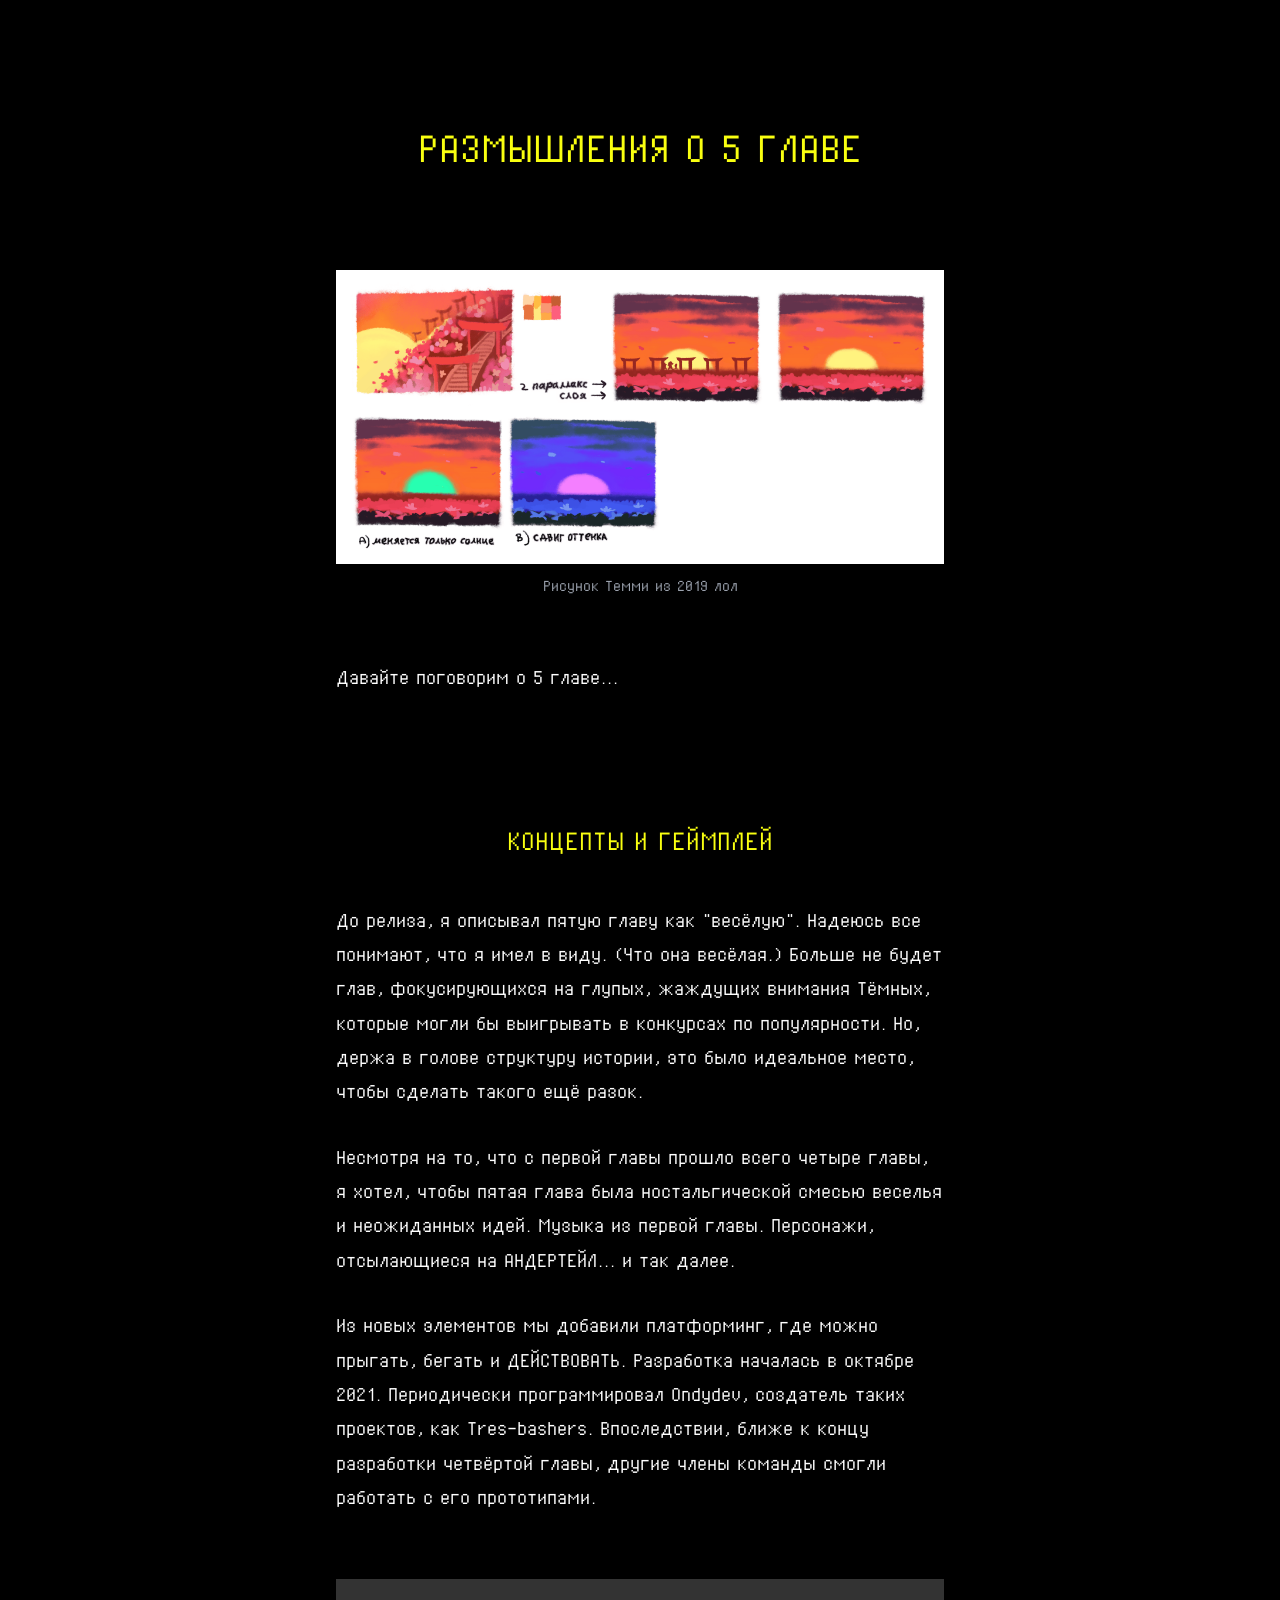
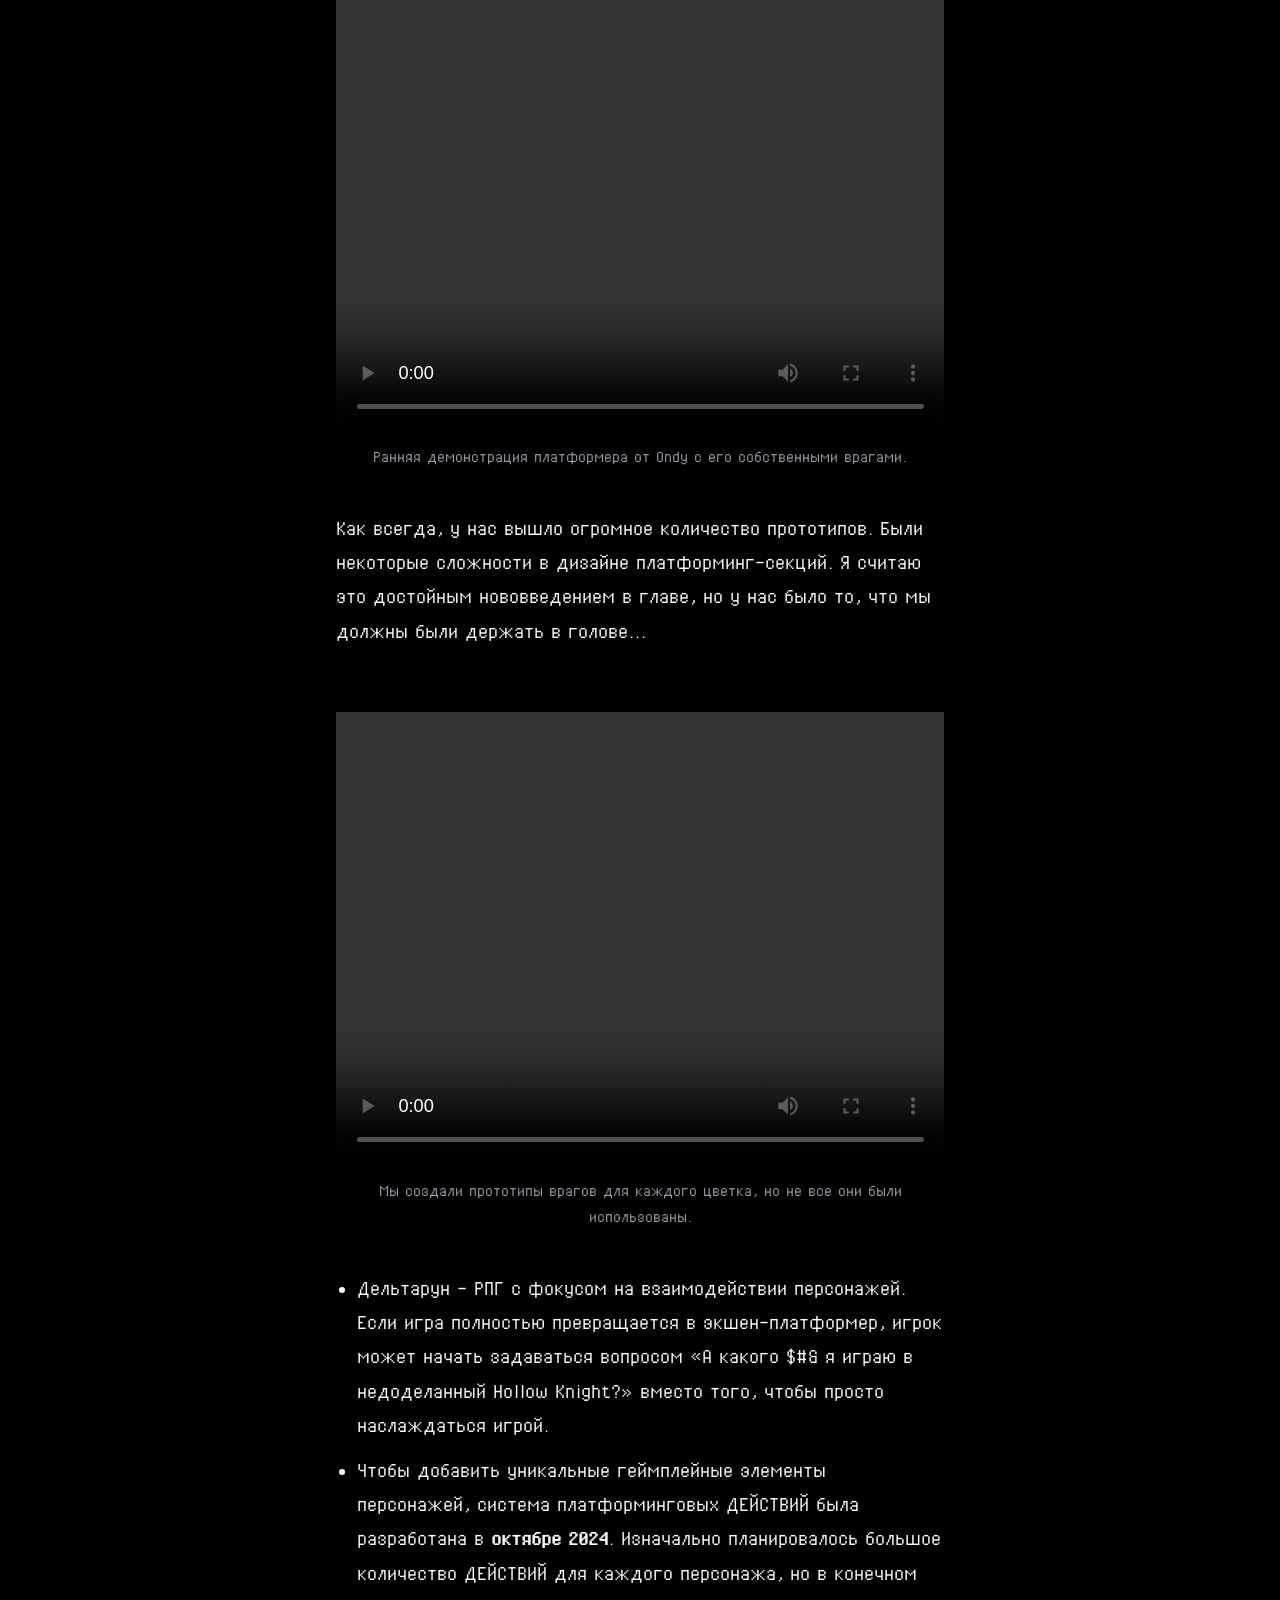
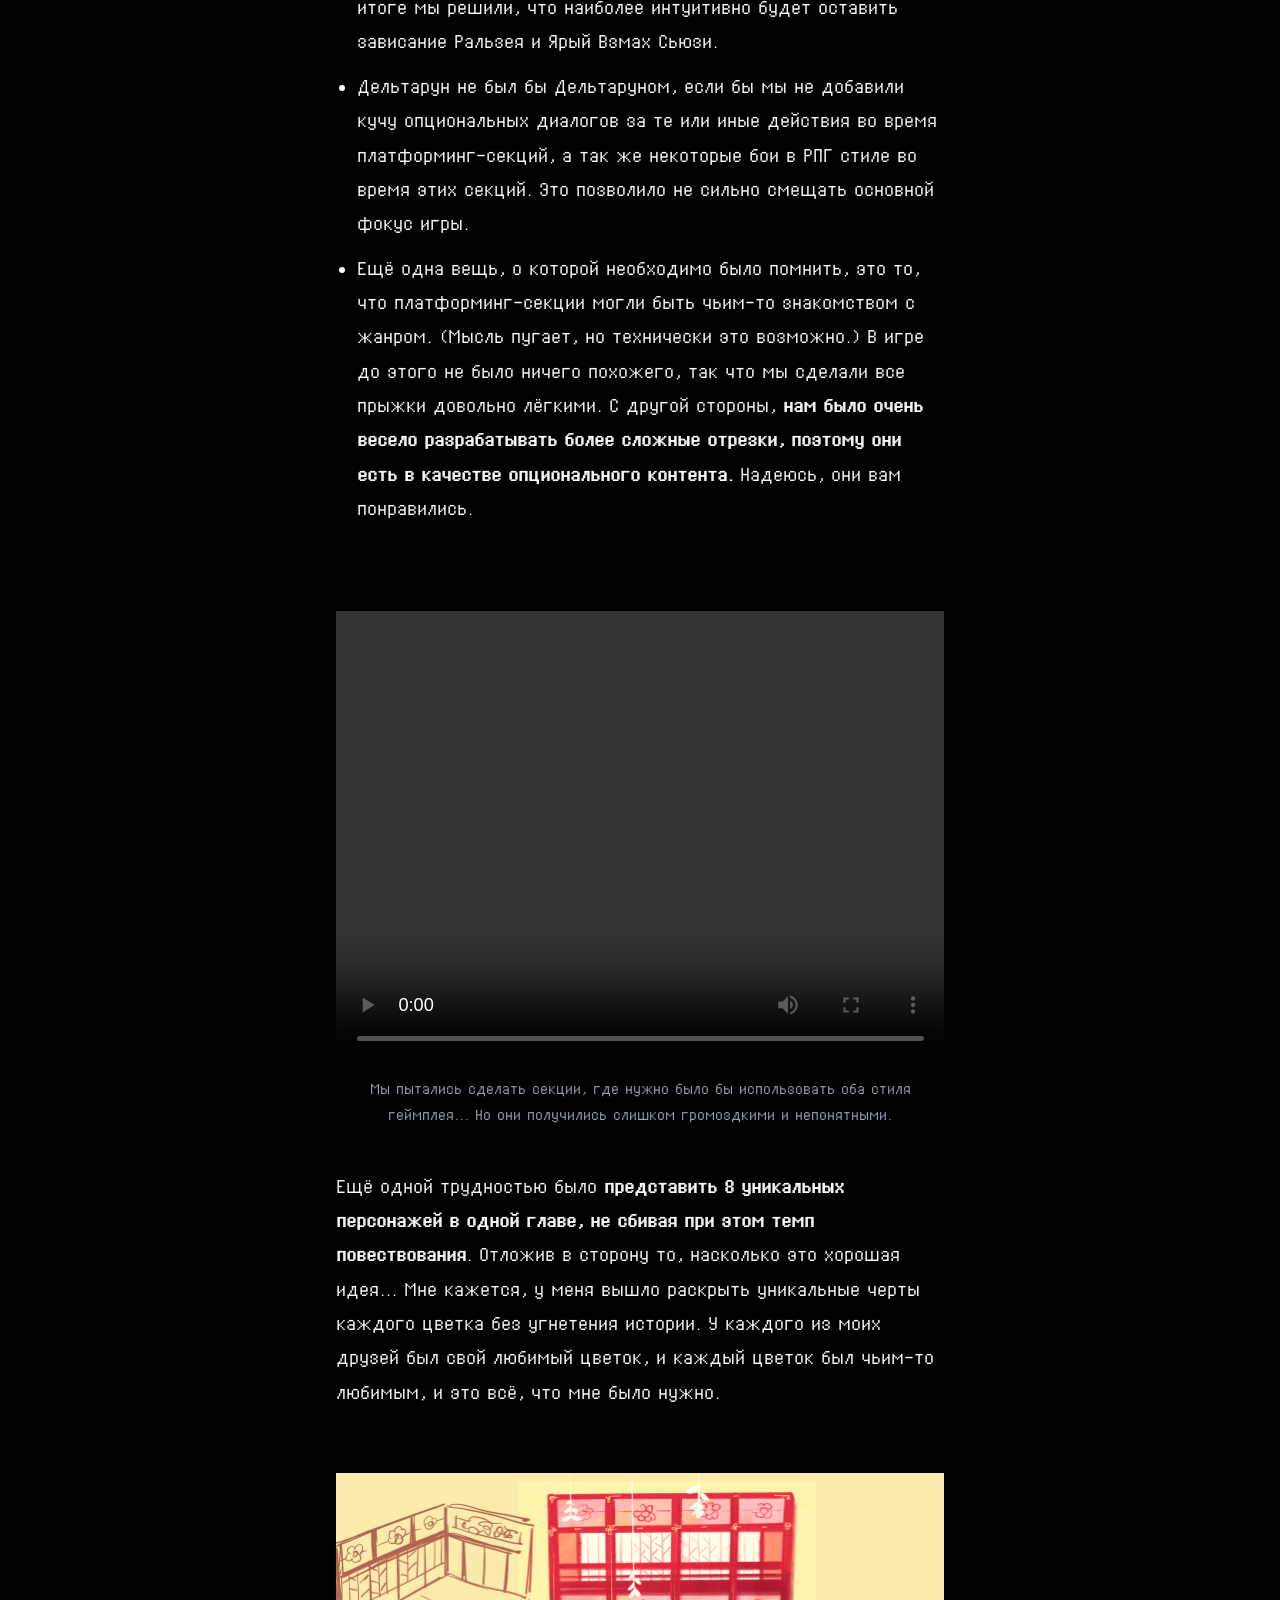
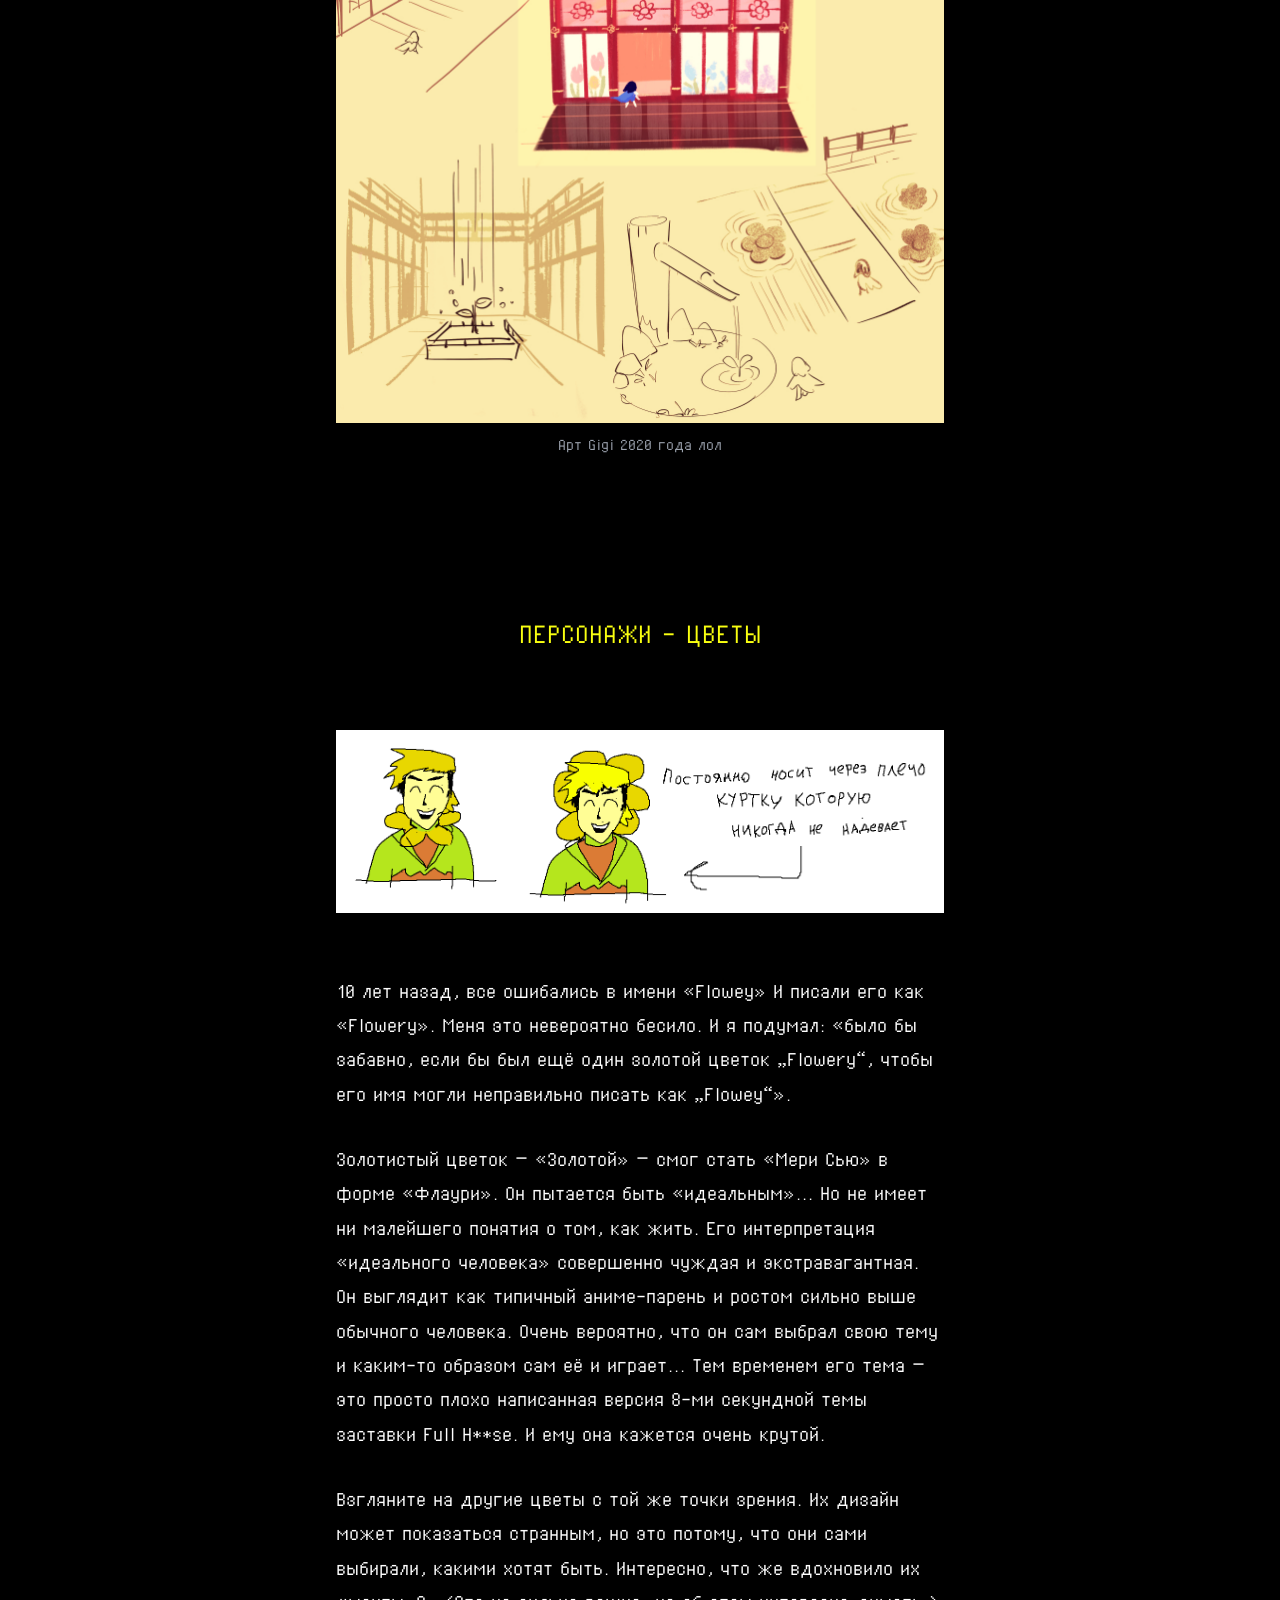
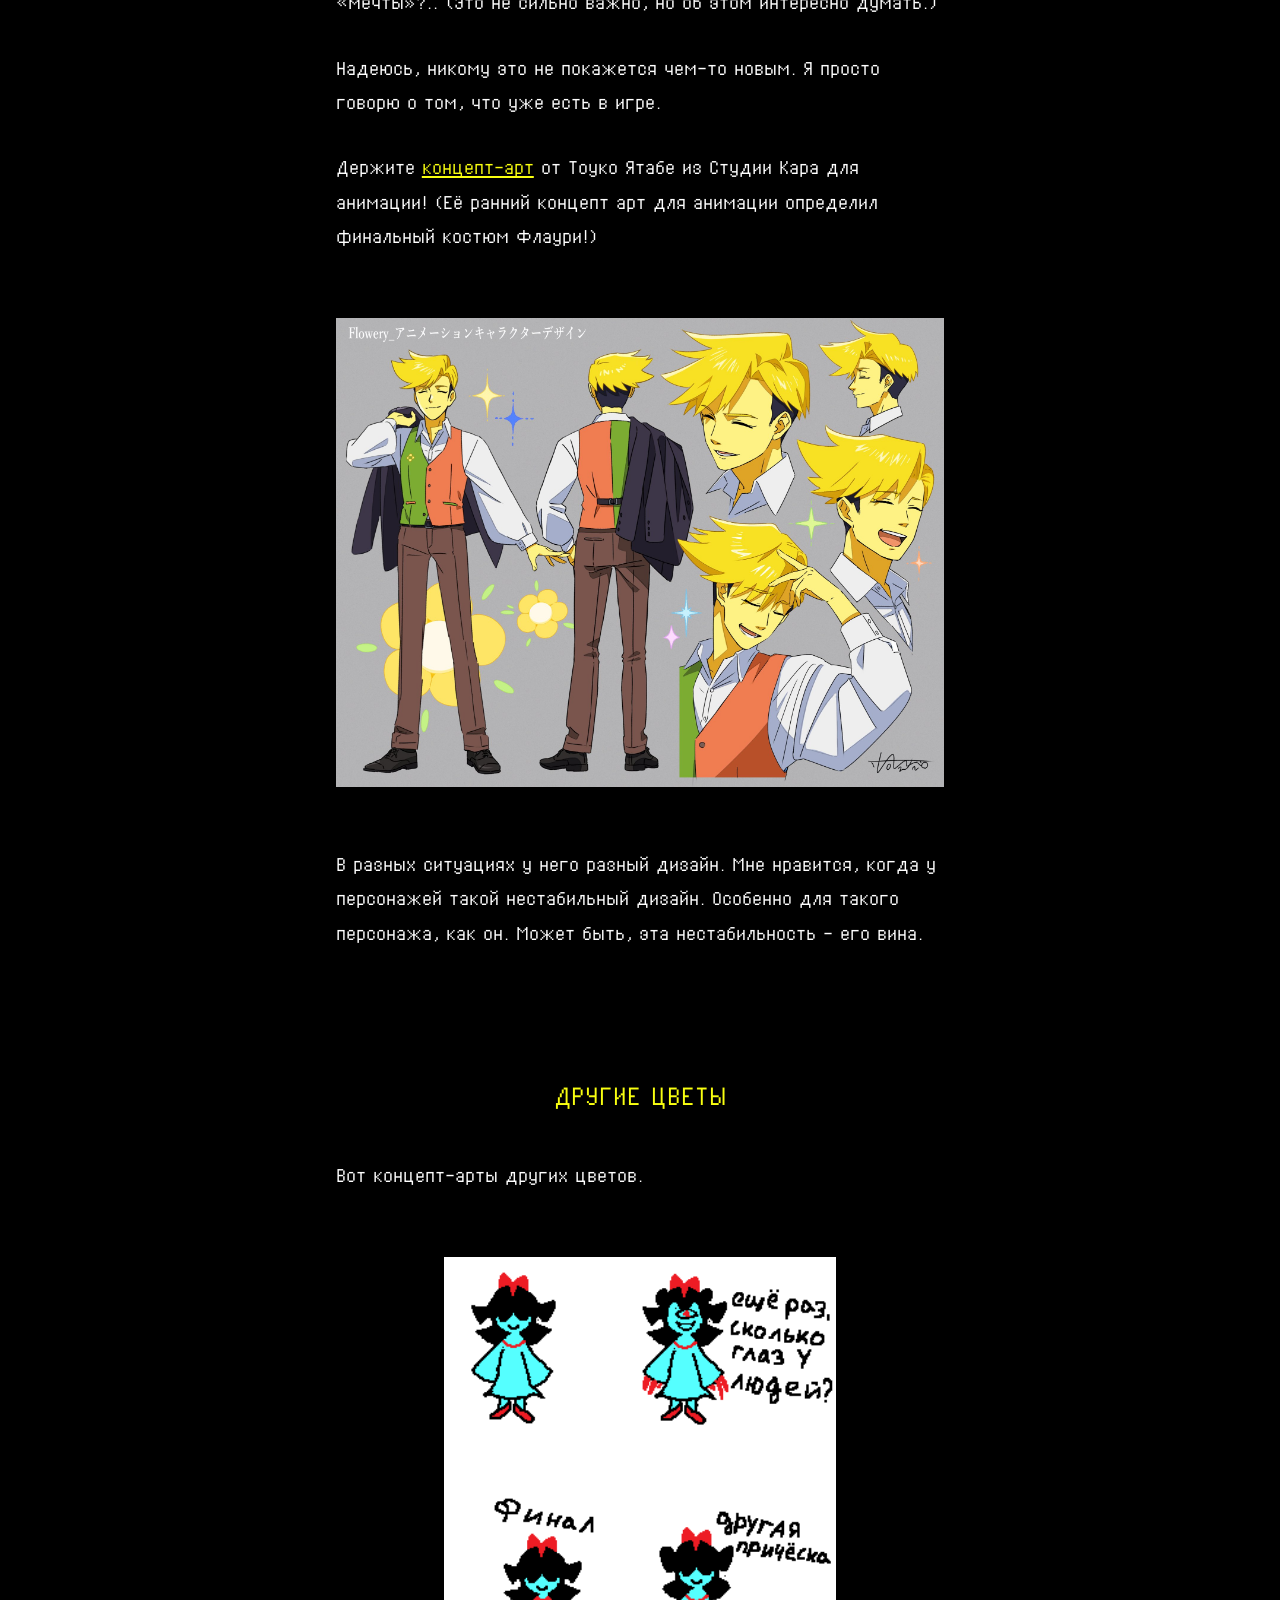
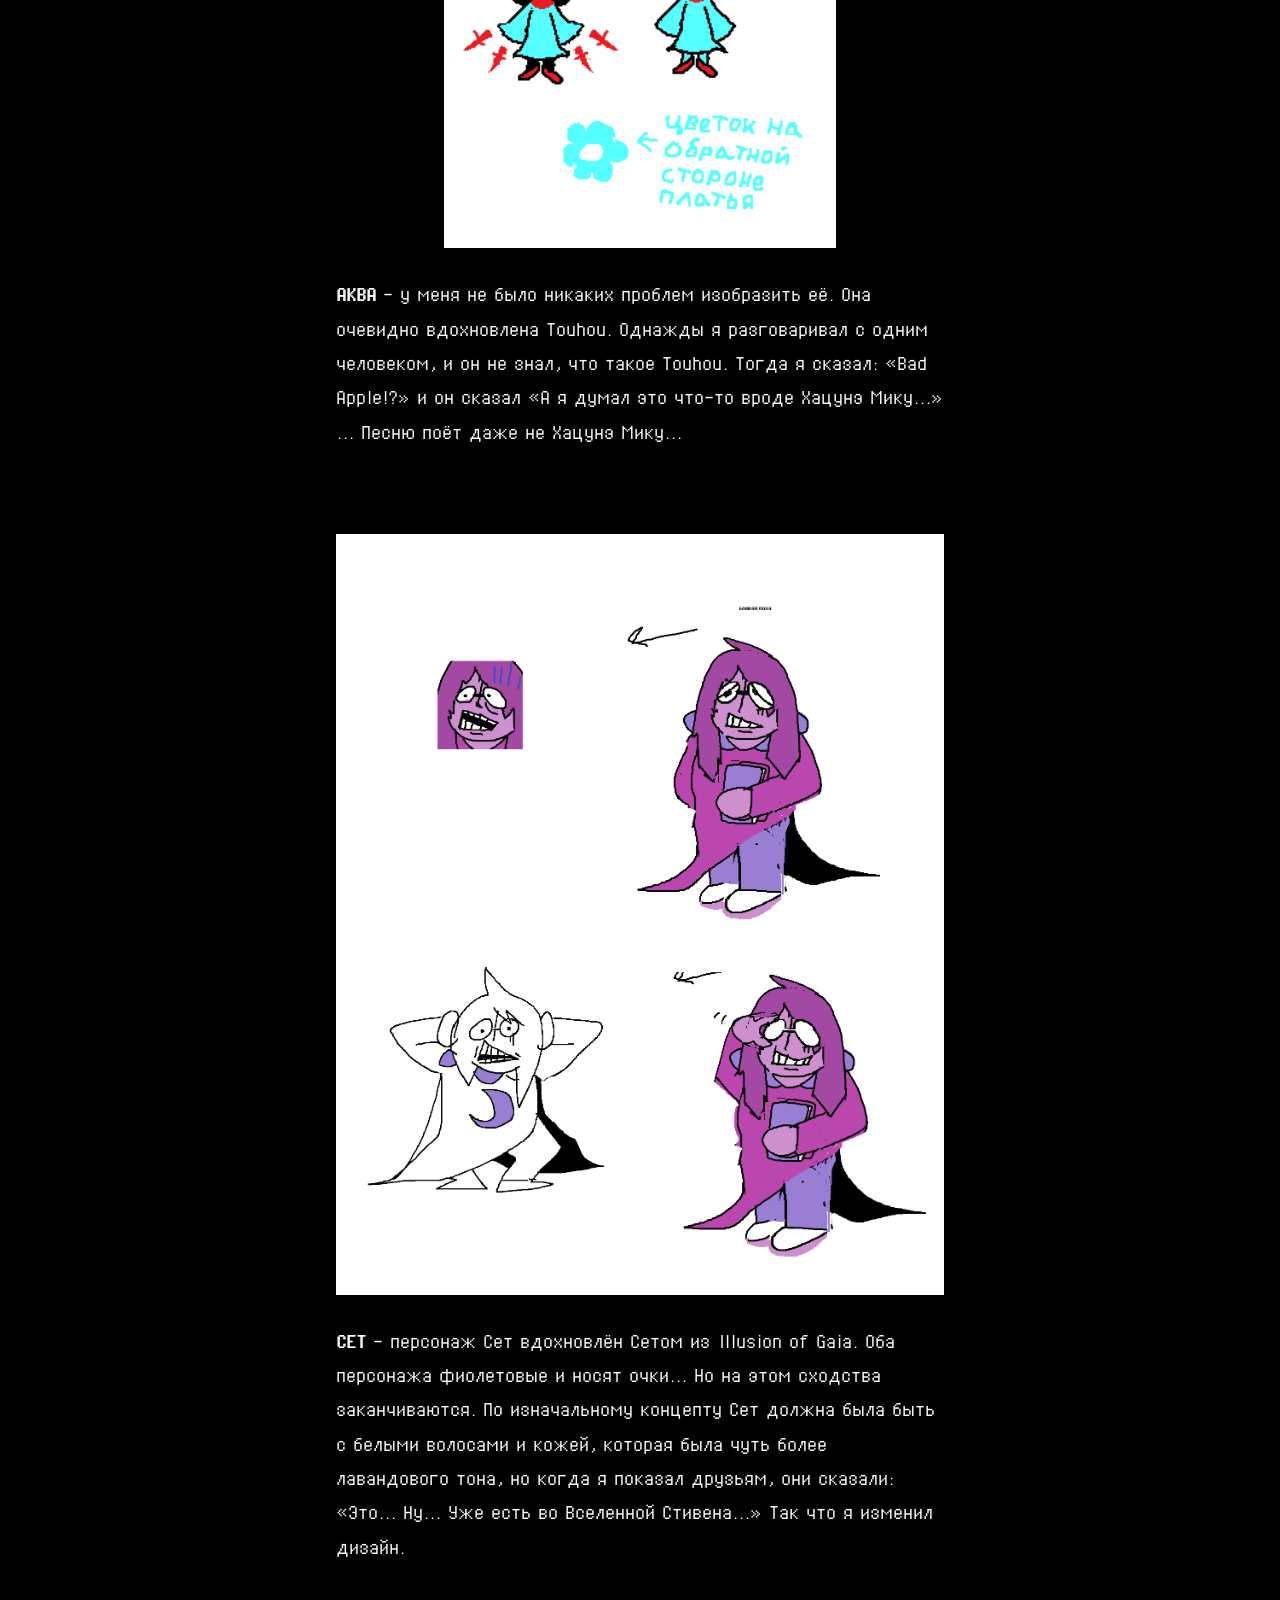
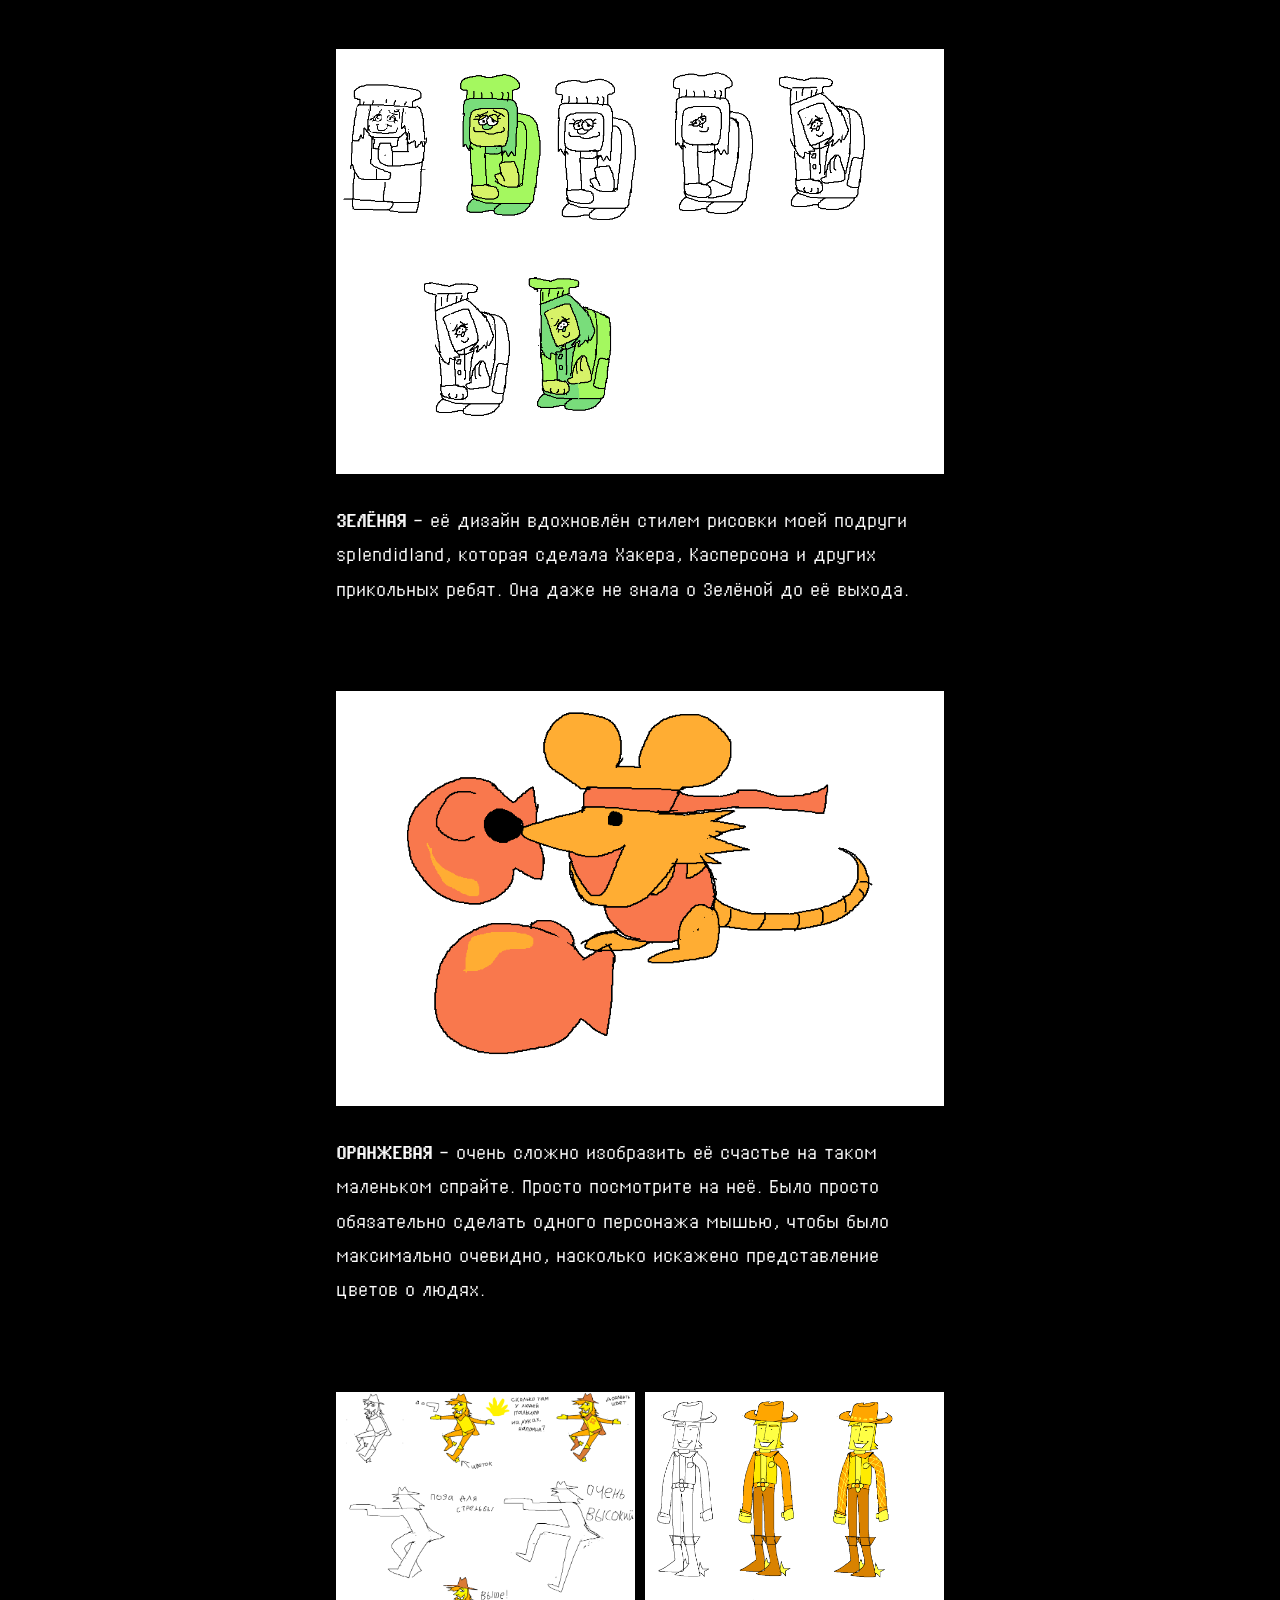
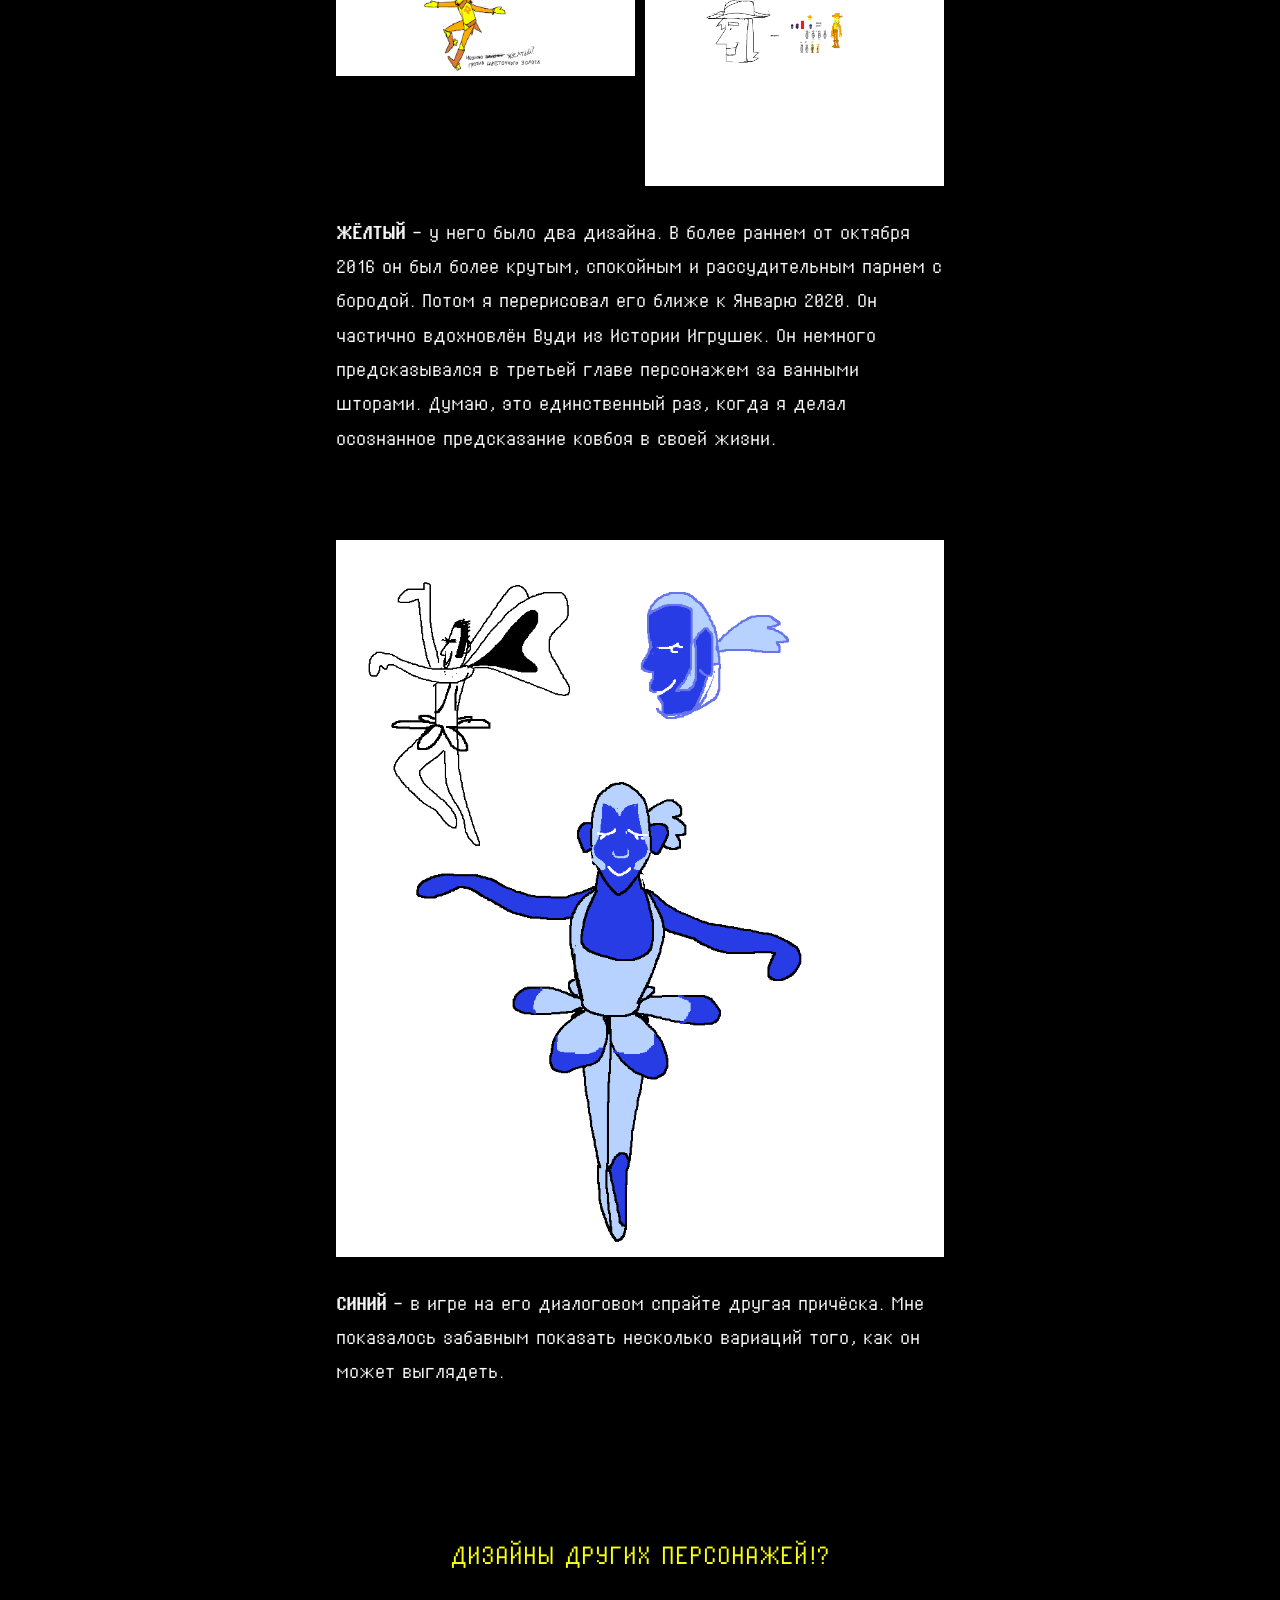
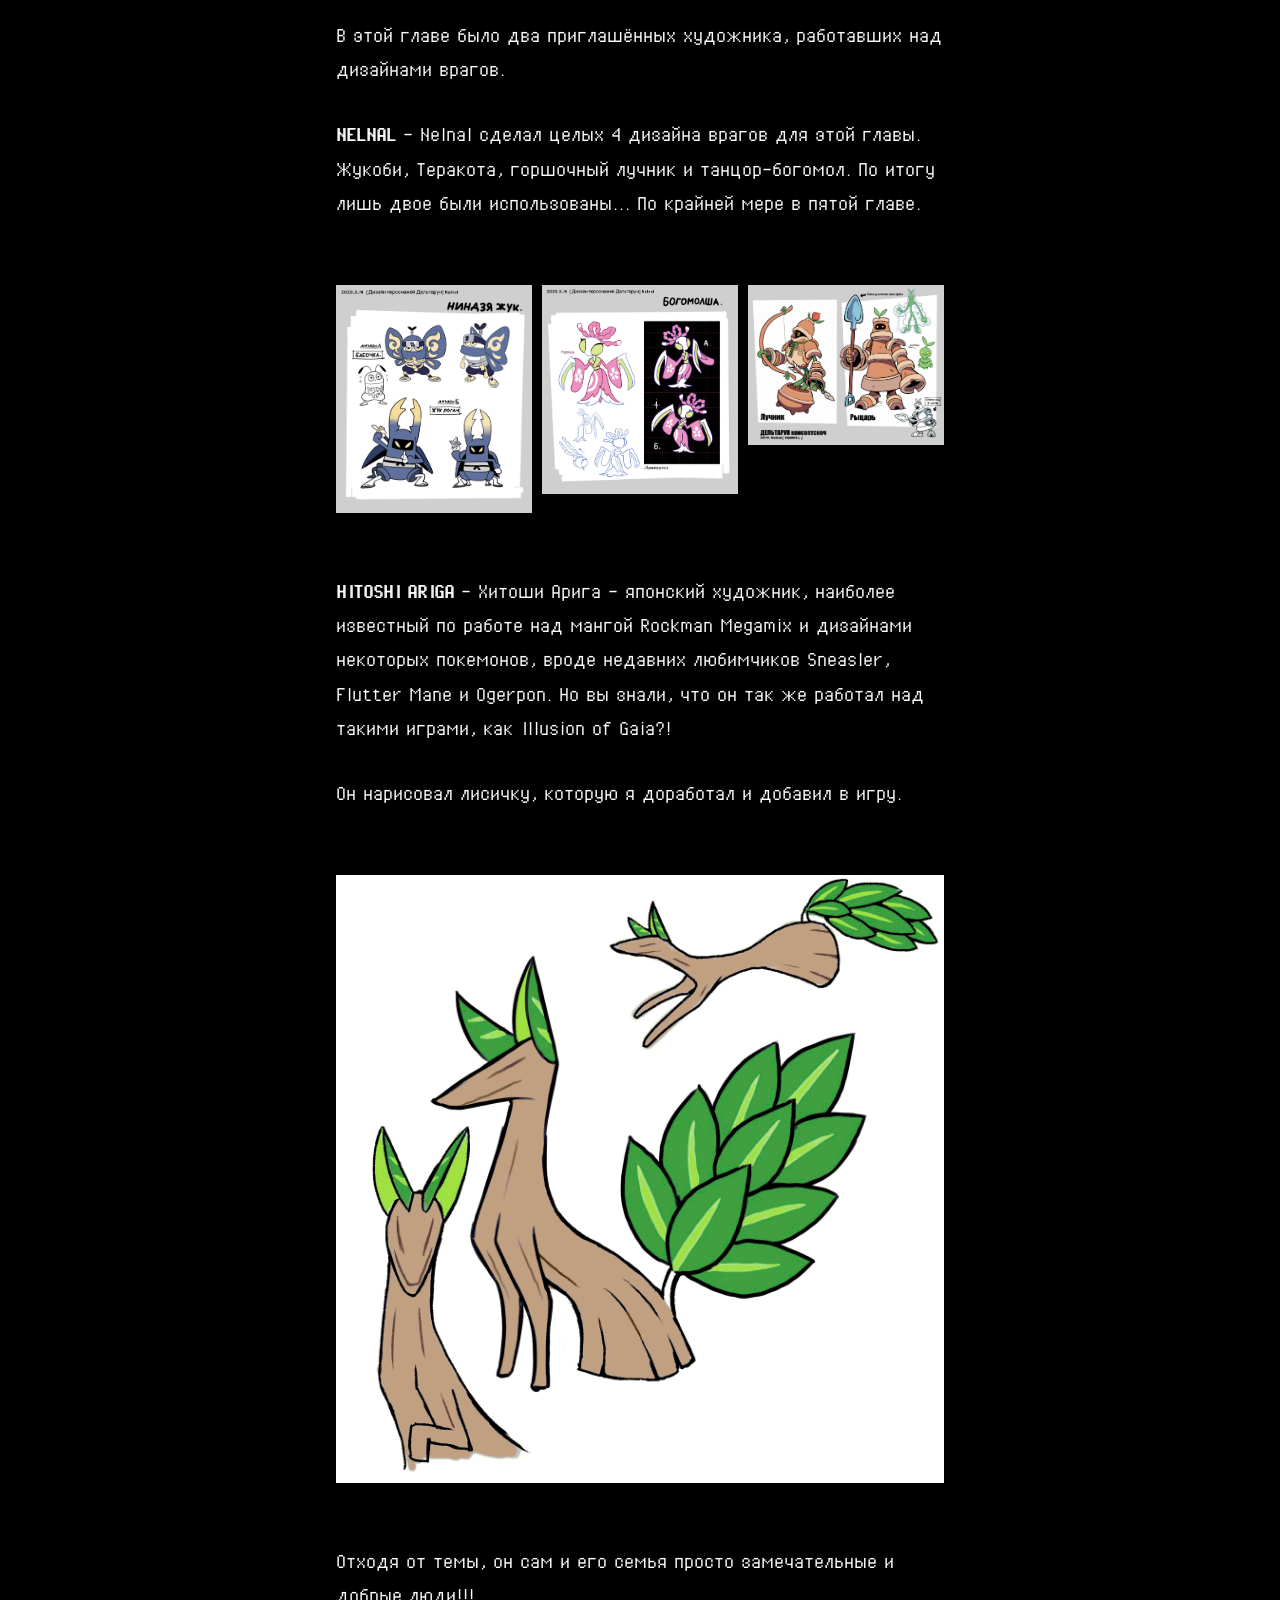
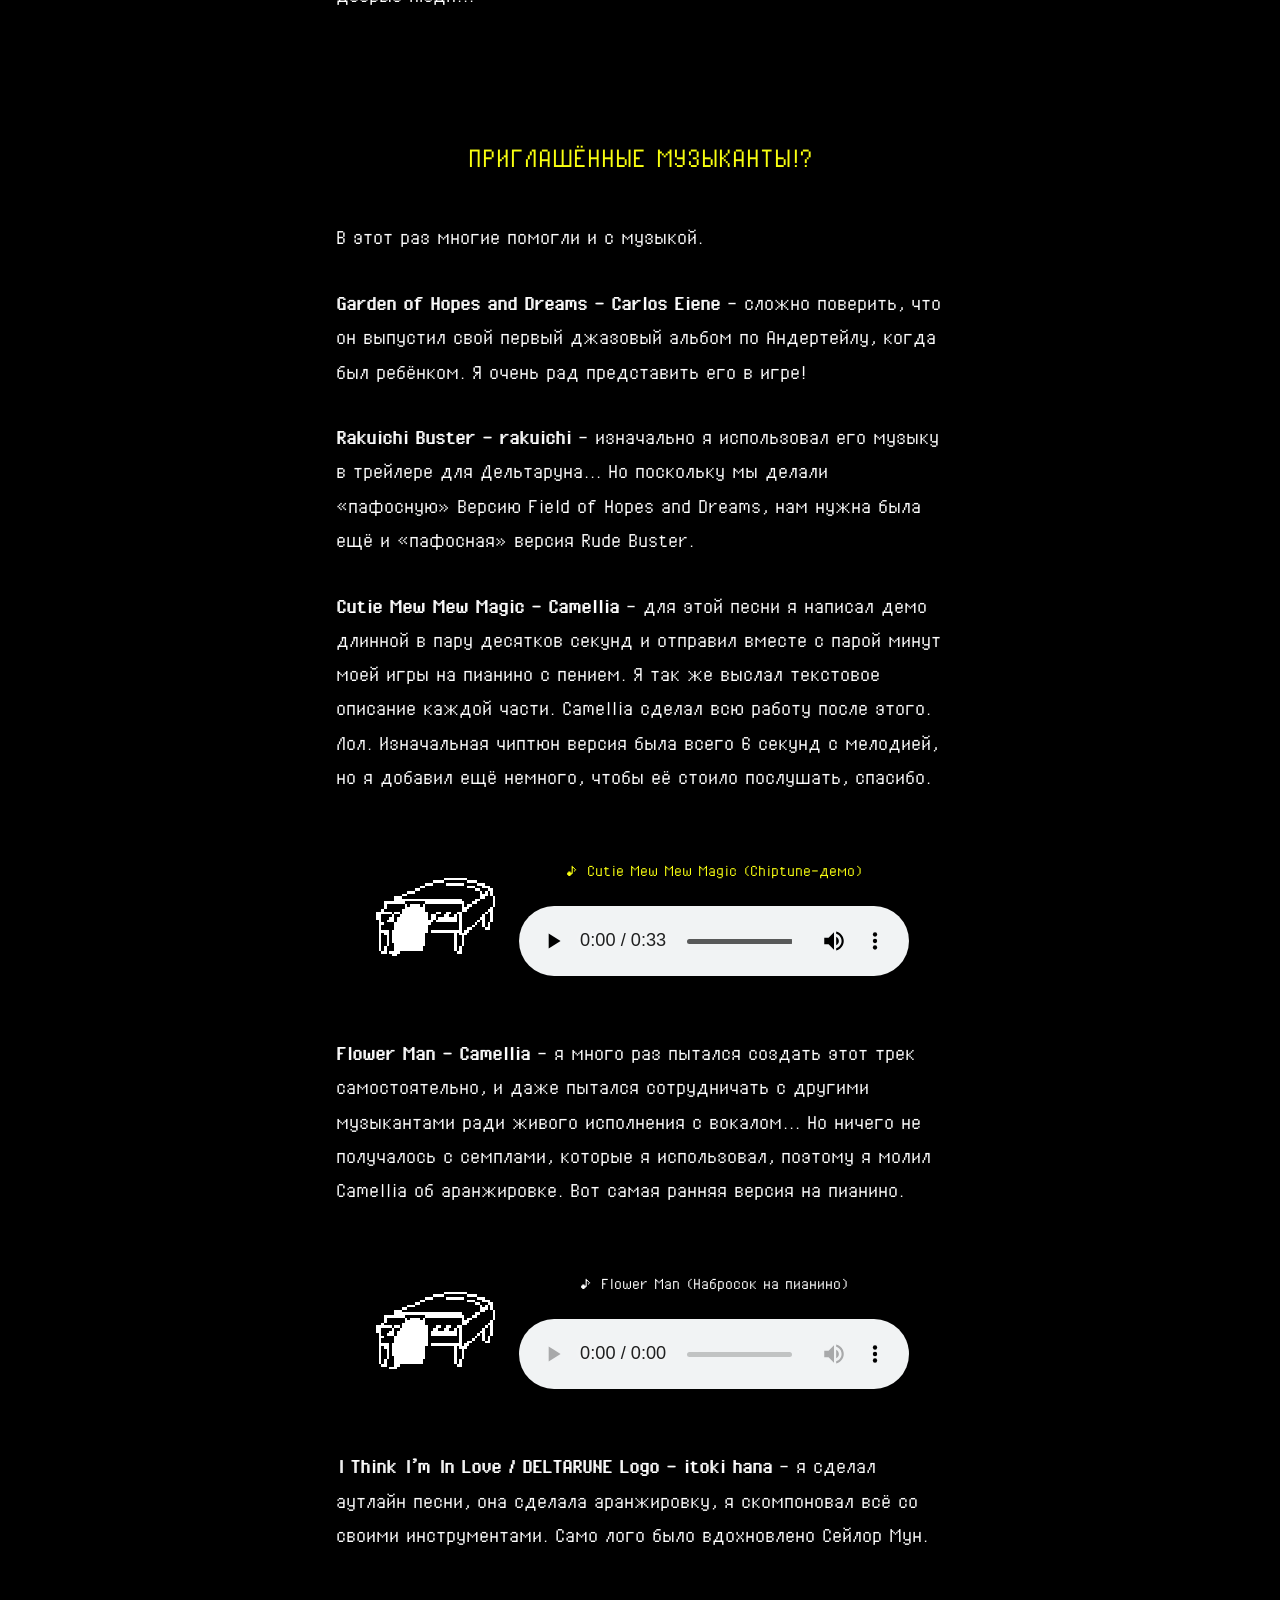
==== commit fef8aac2: "Правки" ====
--- a/chapter5/index.html
+++ b/chapter5/index.html
@@ -40,14 +40,14 @@
     </style>
   </head>
   <body class="default" style="background-color: black">
-    <main>
+    <main style="zoom: 1.3">
       <div class="container mx-auto pt-8 pb-24 px-4 max-w-prose text font-8bit-regular" data-controller="audio" data-audio-muted-value="false" data-audio-volume-value="0.5" data-audio-playing-value="pink_old_added_2026" data-audio-bpm-value="182">
   <h1 class="mt-16 yellow md:text-4xl text-2xl text-center font-8bit-bold">РАЗМЫШЛЕНИЯ О 5 ГЛАВЕ</h1>
 
   <div class="flex flex-col gap-y-6 mt-12">
     <figure class="flex flex-col gap-2 my-6">
 
-  <a href="https://toby.fangamer.com/assets/interviews/chapter5/images/temmie/Area2.png" class="cursor-zoom-in" data-fancybox="">
+  <a href="./index_files/Area2-thumb.png" class="cursor-zoom-in" data-fancybox="">
     <img class="mx-auto ls-is-cached lazyloaded" src="./index_files/Area2-thumb.png" height="482" width="1000">
   </a>
 
@@ -57,9 +57,9 @@
     <p>Давайте поговорим о 5 главе...</p>
   </div>
 
-  <h2 class="mt-24 mb-8 yellow md:text-2xl text-xl text-center font-8bit-bold">CONCEPT AND GAMEPLAY</h2>
-  <div class="flex flex-col gap-y-6">
-    <p>До релиза, я описывал пятую главу как "весëлую". Надеюсь все понимают, что я имел в виду. (Что она весëлая.) Больше глав, фокусирующихся на глупых, жаждущих внимания Тëмных, которые могут выиграть странные конкурсы по популярности, не будет. Но, держа в голове структуру истории, это было идеальное место, чтобы сделать такого ещё разок.</p>
+  <h2 class="mt-24 mb-8 yellow md:text-2xl text-xl text-center font-8bit-bold">КОНЦЕПТЫ И ГЕЙМПЛЕЙ</h2>
+  <div class="flex flex-col gap-y-6">
+    <p>До релиза, я описывал пятую главу как "весëлую". Надеюсь все понимают, что я имел в виду. (Что она весëлая.) Больше не будет глав, фокусирующихся на глупых, жаждущих внимания Тëмных, которые могли бы выигрывать в конкурсах по популярности. Но, держа в голове структуру истории, это было идеальное место, чтобы сделать такого ещё разок.</p>
 
     <p>Несмотря на то, что с первой главы прошло всего четыре главы, я хотел, чтобы пятая глава была ностальгической смесью веселья и неожиданных идей. Музыка из первой главы. Персонажи, отсылающиеся на АНДЕРТЕЙЛ...  и так далее.</p>
 
@@ -79,9 +79,9 @@
 
     <ul class="flex flex-col gap-y-2 pl-4 list-disc mb-4">
       <li>Дельтарун - РПГ с фокусом на взаимодействии персонажей. Если игра полностью превращается в экшен-платформер, игрок может начать задаваться вопросом «А какого $#& я играю в недоделанный Hollow Knight?» вместо того, чтобы просто наслаждаться игрой.</li>
-      <li>Чтобы добавить уникальные геймплейные элементы персонажей, система платформинговых ДЕЙСТВИЙ была разработана в октябре 2024. Изначально планировалось большое количество ДЕЙСТВИЙ для каждого персонажа, но в конечном итоге мы решили, что наиболее интуитивно будет оставить нависание Ральзея и Ярый Взмах Сьюзи.</li>
+      <li>Чтобы добавить уникальные геймплейные элементы персонажей, система платформинговых ДЕЙСТВИЙ была разработана в <strong>октябре 2024</strong>. Изначально планировалось большое количество ДЕЙСТВИЙ для каждого персонажа, но в конечном итоге мы решили, что наиболее интуитивно будет оставить зависание Ральзея и Ярый Взмах Сьюзи.</li>
       <li>Дельтарун не был бы Дельтаруном, если бы мы не добавили кучу опциональных диалогов за те или иные действия во время платформинг-секций, а так же некоторые бои в РПГ стиле во время этих секций. Это позволило не сильно смещать основной фокус игры.</li>
-      <li>Ещё одна вещь, о которой необходимо было помнить, это то, что платформинг-секции могли быть чьим-то знакомством с жанром. (Мысль пугает, но технически это возможно.) В игре до этого не было ничего похожего, так что мы сделали все прыжки довольно лёгкими. Но нам было очень весело разрабатывать более сложные отрезки, поэтому они есть в качестве опционального контента. Надеюсь, они вам понравились.</li>
+      <li>Ещё одна вещь, о которой необходимо было помнить, это то, что платформинг-секции могли быть чьим-то знакомством с жанром. (Мысль пугает, но технически это возможно.) В игре до этого не было ничего похожего, так что мы сделали все прыжки довольно лёгкими. С другой стороны, <strong>нам было очень весело разрабатывать более сложные отрезки, поэтому они есть в качестве опционального контента.</strong> Надеюсь, они вам понравились.</li>
     </ul>
 
     <video controls="" playsinline="" class="w-full aspect-[4/3] my-6">
@@ -89,7 +89,7 @@
     </video>
     <p class="text-sm text-gray-400 text-center bg-black -mt-10 mb-2">Мы пытались сделать секции, где нужно было бы использовать оба стиля геймплея... Но они получились слишком громоздкими и непонятными.</p>
 
-    <p>Ещё одной трудностью было представить 8 уникальных персонажей в одной главе, не сбивая при этом темп повествования. Отложив в сторону то, насколько это хорошая идея... Мне кажется, у меня вышло раскрыть уникальные черты каждого цветка без угнетения истории. У каждого из моих друзей был свой любимый цветок, и каждый цветок был чьим-то любимым, и это всё, что мне было нужно.</p>
+    <p>Ещё одной трудностью было <strong>представить 8 уникальных персонажей в одной главе, не сбивая при этом темп повествования</strong>. Отложив в сторону то, насколько это хорошая идея... Мне кажется, у меня вышло раскрыть уникальные черты каждого цветка без угнетения истории. У каждого из моих друзей был свой любимый цветок, и каждый цветок был чьим-то любимым, и это всё, что мне было нужно.</p>
 
     <figure class="flex flex-col gap-2 my-6">
 
@@ -113,15 +113,15 @@
 
 </figure>
 
-    <p>10 лет назад, все ошибались в имени «Flowey» И писали его как «Flowery». Меня это невероятно бесило. И я подумал: «было бы забавно, если бы был ещё один золотой цветок „Flowery“, чтобы его имя могли писать как „Flowey“».</p>
-
-    <p>Золотистый цветок — «Золотой» — смог стать «Мери Сью» В форме «Флавери». Он пытается быть «идеальным»... Но не имеет ни малейшего понятия о том, как жить. Его интерпретация «идеального человека» совершенно чуждая и экстравагантная. Он выглядит как типичный аниме-парень и ростом сильно выше обычного человека. Очень вероятно, что он сам выбрал свою тему и каким-то образом сам её и играет... Тем временем его тема это просто плохо написанная версия 8 секунд из заглавной темы Full H**se. И ему она кажется очень крутой.</p>
+    <p>10 лет назад, все ошибались в имени «Flowey» И писали его как «Flowery». Меня это невероятно бесило. И я подумал: «было бы забавно, если бы был ещё один золотой цветок „Flowery“, чтобы его имя могли неправильно писать как „Flowey“».</p>
+
+    <p>Золотистый цветок — «Золотой» — смог стать «Мери Сью» в форме «Флаури». Он пытается быть «идеальным»... Но не имеет ни малейшего понятия о том, как жить. Его интерпретация «идеального человека» совершенно чуждая и экстравагантная. Он выглядит как типичный аниме-парень и ростом сильно выше обычного человека. Очень вероятно, что он сам выбрал свою тему и каким-то образом сам её и играет... Тем временем его тема — это просто плохо написанная версия 8-ми секундной темы заставки Full H**se. И ему она кажется очень крутой.</p>
 
     <p>Взгляните на другие цветы с той же точки зрения. Их дизайн может показаться странным, но это потому, что они сами выбирали, какими хотят быть. Интересно, что же вдохновило их «мечты»?.. (Это не сильно важно, но об этом интересно думать.)</p>
 
     <p>Надеюсь, никому это не покажется чем-то новым. Я просто говорю о том, что уже есть в игре.</p>
 
-    <p>Держите <a href="https://x.com/tocodot/status/2072959338453647864?s=20" class="underline yellow hover:opacity-90">концепт-арт</a> от Тоуко Ятабе из Студии Кара для анимации! (Её ранний концепт арт для анимации определил финальный костюм Флавери!)</p>
+    <p>Держите <a href="https://x.com/tocodot/status/2072959338453647864?s=20" class="underline yellow hover:opacity-90">концепт-арт</a> от Тоуко Ятабе из Студии Кара для анимации! (Её ранний концепт арт для анимации определил финальный костюм Флаури!)</p>
 
     <figure class="flex flex-col gap-2 my-6">
 
@@ -150,7 +150,7 @@
 </figure>
 
 
-    <p class="-mt-6 mb-4"><strong>АКВА</strong> – у меня не было никаких проблем изобразить еë. Она очевидно вдохновлена Touhou. Один раз, я разговаривал с одним человеком, и они не знали, что такое Touhou, и тогда я сказал: «Bad Apple!?» и они сказали «А я думал что это что-то вроде Хацунэ Мику... » ... Песню поёт даже не Хацунэ Мику... </p>
+    <p class="-mt-6 mb-4"><strong>АКВА</strong> – у меня не было никаких проблем изобразить еë. Она очевидно вдохновлена Touhou. Однажды я разговаривал с одним человеком, и он не знал, что такое Touhou. Тогда я сказал: «Bad Apple!?» и он сказал «А я думал это что-то вроде Хацунэ Мику...» ... Песню поёт даже не Хацунэ Мику...</p>
 
     <figure class="flex flex-col gap-2 my-6">
 
@@ -162,7 +162,7 @@
 </figure>
 
 
-    <p class="-mt-6 mb-4"><strong>СЕТ</strong> – персонаж Сет вдохновлëн Сетом из Illusion of Gaia. Оба персонажа фиолетовые и носят очки... Но на этом сходства заканчиваются. По изначальному концепту сет должна была быть с белыми волосами и кожей, которая была чуть более лавандового тона, но когда я показал друзьям, они сказали: «Это... Ну... Уже есть во Вселенной Стивена...» Так что я изменил дизайн. </p>
+    <p class="-mt-6 mb-4"><strong>СЕТ</strong> – персонаж Сет вдохновлëн Сетом из Illusion of Gaia. Оба персонажа фиолетовые и носят очки... Но на этом сходства заканчиваются. По изначальному концепту Сет должна была быть с белыми волосами и кожей, которая была чуть более лавандового тона, но когда я показал друзьям, они сказали: «Это... Ну... Уже есть во Вселенной Стивена...» Так что я изменил дизайн. </p>
 
     <figure class="flex flex-col gap-2 my-6">
 
@@ -174,7 +174,7 @@
 </figure>
 
 
-    <p class="-mt-6 mb-4"><strong>ЗЕЛËНАЯ</strong> – её дизайн вдохновлëн стилем моей подруги splendidland, которая сделала Хакера, Касперсона и других прикольных ребят. Она даже не знала о Зелёной до её выхода.</p>
+    <p class="-mt-6 mb-4"><strong>ЗЕЛËНАЯ</strong> – её дизайн вдохновлëн стилем рисовки моей подруги splendidland, которая сделала Хакера, Касперсона и других прикольных ребят. Она даже не знала о Зелёной до её выхода.</p>
 
     <figure class="flex flex-col gap-2 my-6">
 
@@ -193,7 +193,7 @@
       <a href="./index_files/cowboy_new.png" class="cursor-zoom-in" data-fancybox="flowers"><img class="w-full ls-is-cached lazyloaded" src="./index_files/cowboy_new.png" width="2312" height="3044"></a>
     </div>
 
-    <p class="-mt-6 mb-4"><strong>ЖЁЛТЫЙ</strong> – у него было два дизайна. В более раннем от октября 2016 он был более крутым, спокойным и рассудительным парнем с бородой. Потом я перерисовал его ближе к Январю 2020. Он частично вдохновлён Вуди из Истории Игрушек. Он немного предсказывался в третьей главе ванными шторами. Это единственный раз, когда я делал осознанное предсказание ковбоя в своей жизни. </p>
+    <p class="-mt-6 mb-4"><strong>ЖЁЛТЫЙ</strong> – у него было два дизайна. В более раннем от октября 2016 он был более крутым, спокойным и рассудительным парнем с бородой. Потом я перерисовал его ближе к Январю 2020. Он частично вдохновлён Вуди из Истории Игрушек. Он немного предсказывался в третьей главе персонажем за ванными шторами. Думаю, это единственный раз, когда я делал осознанное предсказание ковбоя в своей жизни. </p>
 
     <figure class="flex flex-col gap-2 my-6">
 
@@ -220,7 +220,7 @@
       <a href="./index_files/nelnal_TerraCotta_enemy_design2.jpg" class="cursor-zoom-in" data-fancybox="nelnal"><img class="w-full ls-is-cached lazyloaded" src="./index_files/nelnal_TerraCotta_enemy_design2.jpg" width="1863" height="1527"></a>
     </div>
 
-    <p><strong>HITOSHI ARIGA</strong> – Хитоши Арига – это японский художник, наиболее известный по работе над мангой Rockman Megamix и дизайнами некоторых покемонов, вроде недавних любимчиков Sneasler, Flutter Mane и Ogerpon. Но вы знали, что он так же работал над такими играми, как Illusion of Gaia?!</p>
+    <p><strong>HITOSHI ARIGA</strong> – Хитоши Арига – японский художник, наиболее известный по работе над мангой Rockman Megamix и дизайнами некоторых покемонов, вроде недавних любимчиков Sneasler, Flutter Mane и Ogerpon. Но вы знали, что он так же работал над такими играми, как Illusion of Gaia?!</p>
 
     <p>Он нарисовал лисичку, которую я доработал и добавил в игру.</p>
 
@@ -243,9 +243,9 @@
 
     <p><strong>Garden of Hopes and Dreams – Carlos Eiene</strong> - сложно поверить, что он выпустил свой первый джазовый альбом по Андертейлу, когда был ребëнком.  Я очень рад представить его в игре!</p>
 
-    <p><strong>Rakuichi Buster – rakuichi</strong> – изначально я использовал его музыку в трейлере для Дельтаруна... Но поскольку мы делали "пафосную" Версию Field of Hopes and Dreams, нам нужна "пафосная" Версия Rude Buster.</p>
-
-    <p><strong>Cutie Mew Mew Magic – Camellia</strong> – для этой песни я написал демо длинной в пару десятков секунд и отправил вместе с парой минут моей игры на пианино с пением. Я так же выслал текстовое описание каждой части. Camellia сделал всю работу после этого. Лол. Изначальная чиптюн версия была всего 6 секунд плюс мелодия, но я добавил ещё немного, чтобы её стоило послушать, спасибо.</p>
+    <p><strong>Rakuichi Buster – rakuichi</strong> – изначально я использовал его музыку в трейлере для Дельтаруна... Но поскольку мы делали «пафосную» Версию Field of Hopes and Dreams, нам нужна была ещё и «пафосная» версия Rude Buster.</p>
+
+    <p><strong>Cutie Mew Mew Magic – Camellia</strong> – для этой песни я написал демо длинной в пару десятков секунд и отправил вместе с парой минут моей игры на пианино с пением. Я так же выслал текстовое описание каждой части. Camellia сделал всю работу после этого. Лол. Изначальная чиптюн версия была всего 6 секунд с мелодией, но я добавил ещё немного, чтобы её стоило послушать, спасибо.</p>
 
     <div id="pink_old_added_2026" class="audio-player group flex flex-col sm:flex-row gap-4 items-center justify-center my-6 playing playing-alt" data-bpm="182" data-audio-target="audioPlayer">
   <button class="audio-player__dog relative flex-shrink-0 cursor-pointer" data-action="click-&gt;audio#toggleAudio:prevent">
--- a/chapter5/index_files/index.VF3ITDXF.css
+++ b/chapter5/index_files/index.VF3ITDXF.css
@@ -21,7 +21,6 @@
 body {
     font-family: "8bit", monospace !important;
     font-size: 17.6px;
-    zoom: 1.3;
 }
 
 .font-8bit-bold,
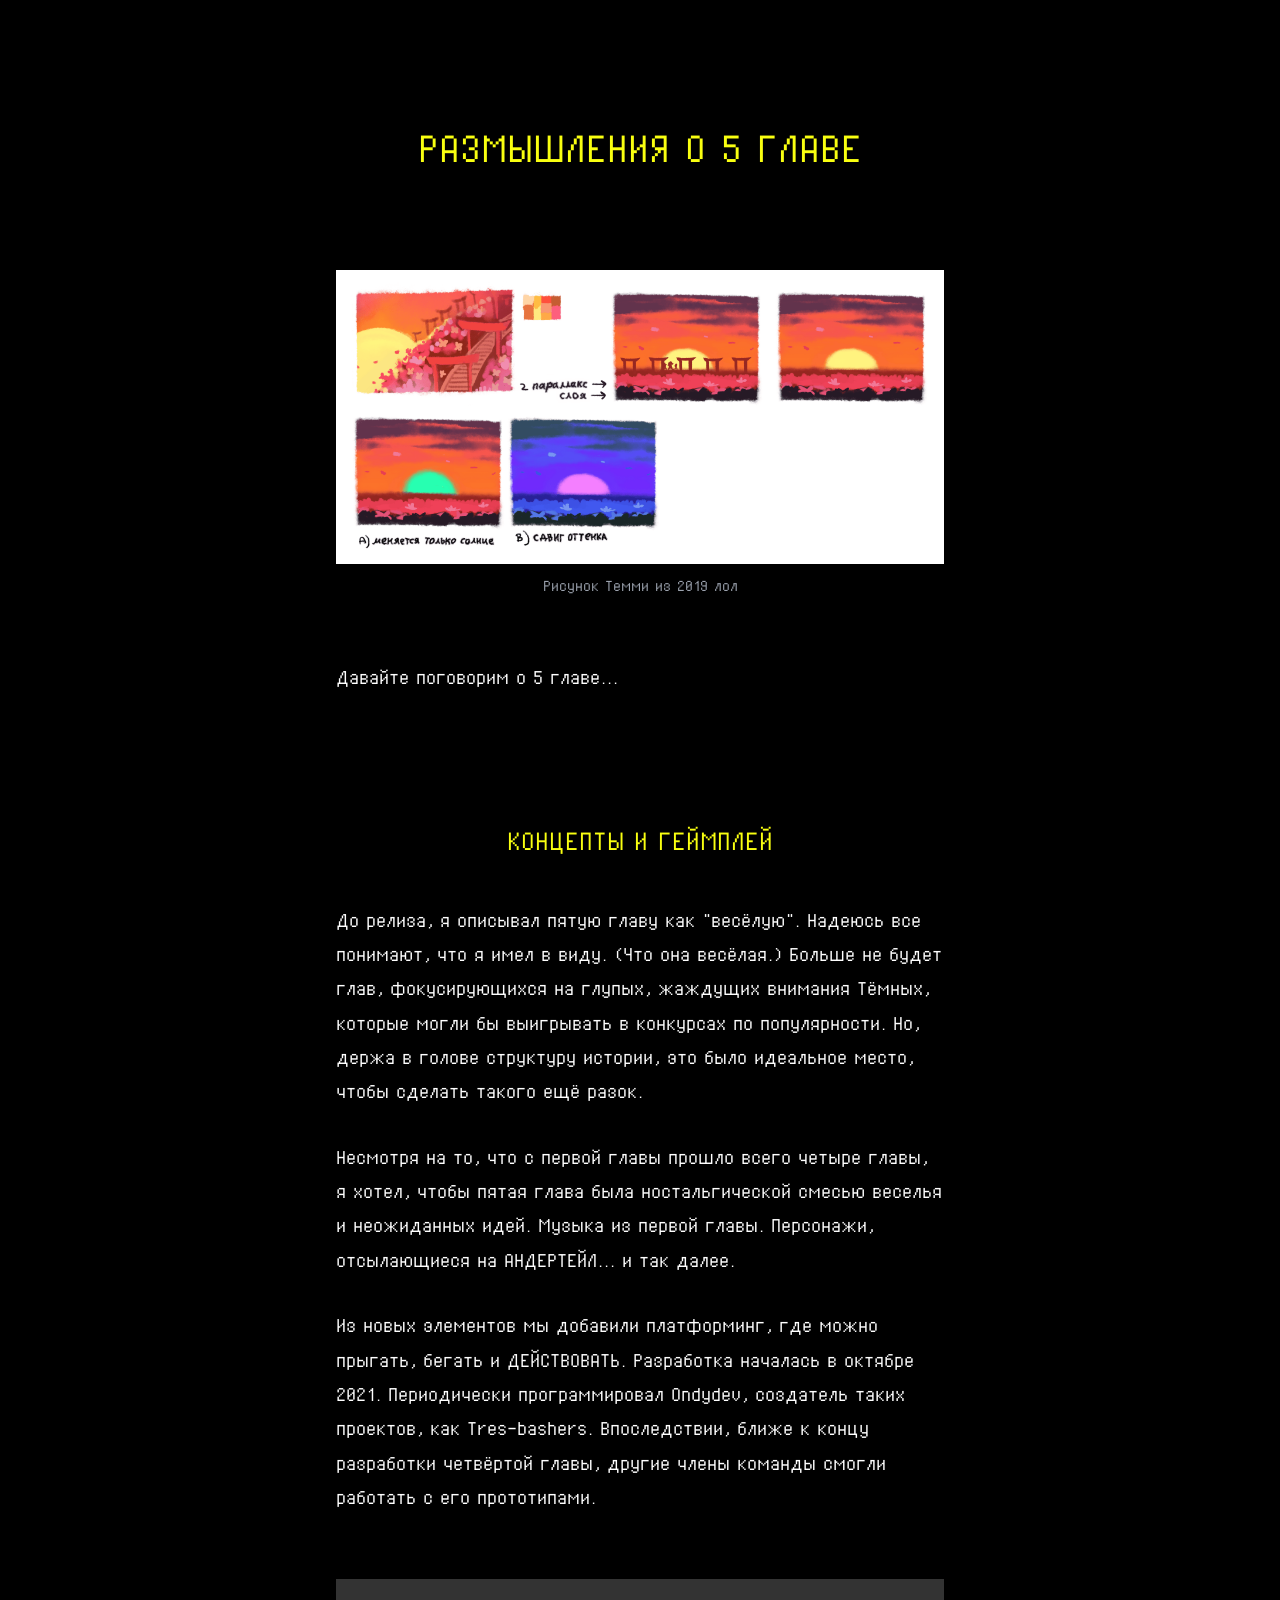
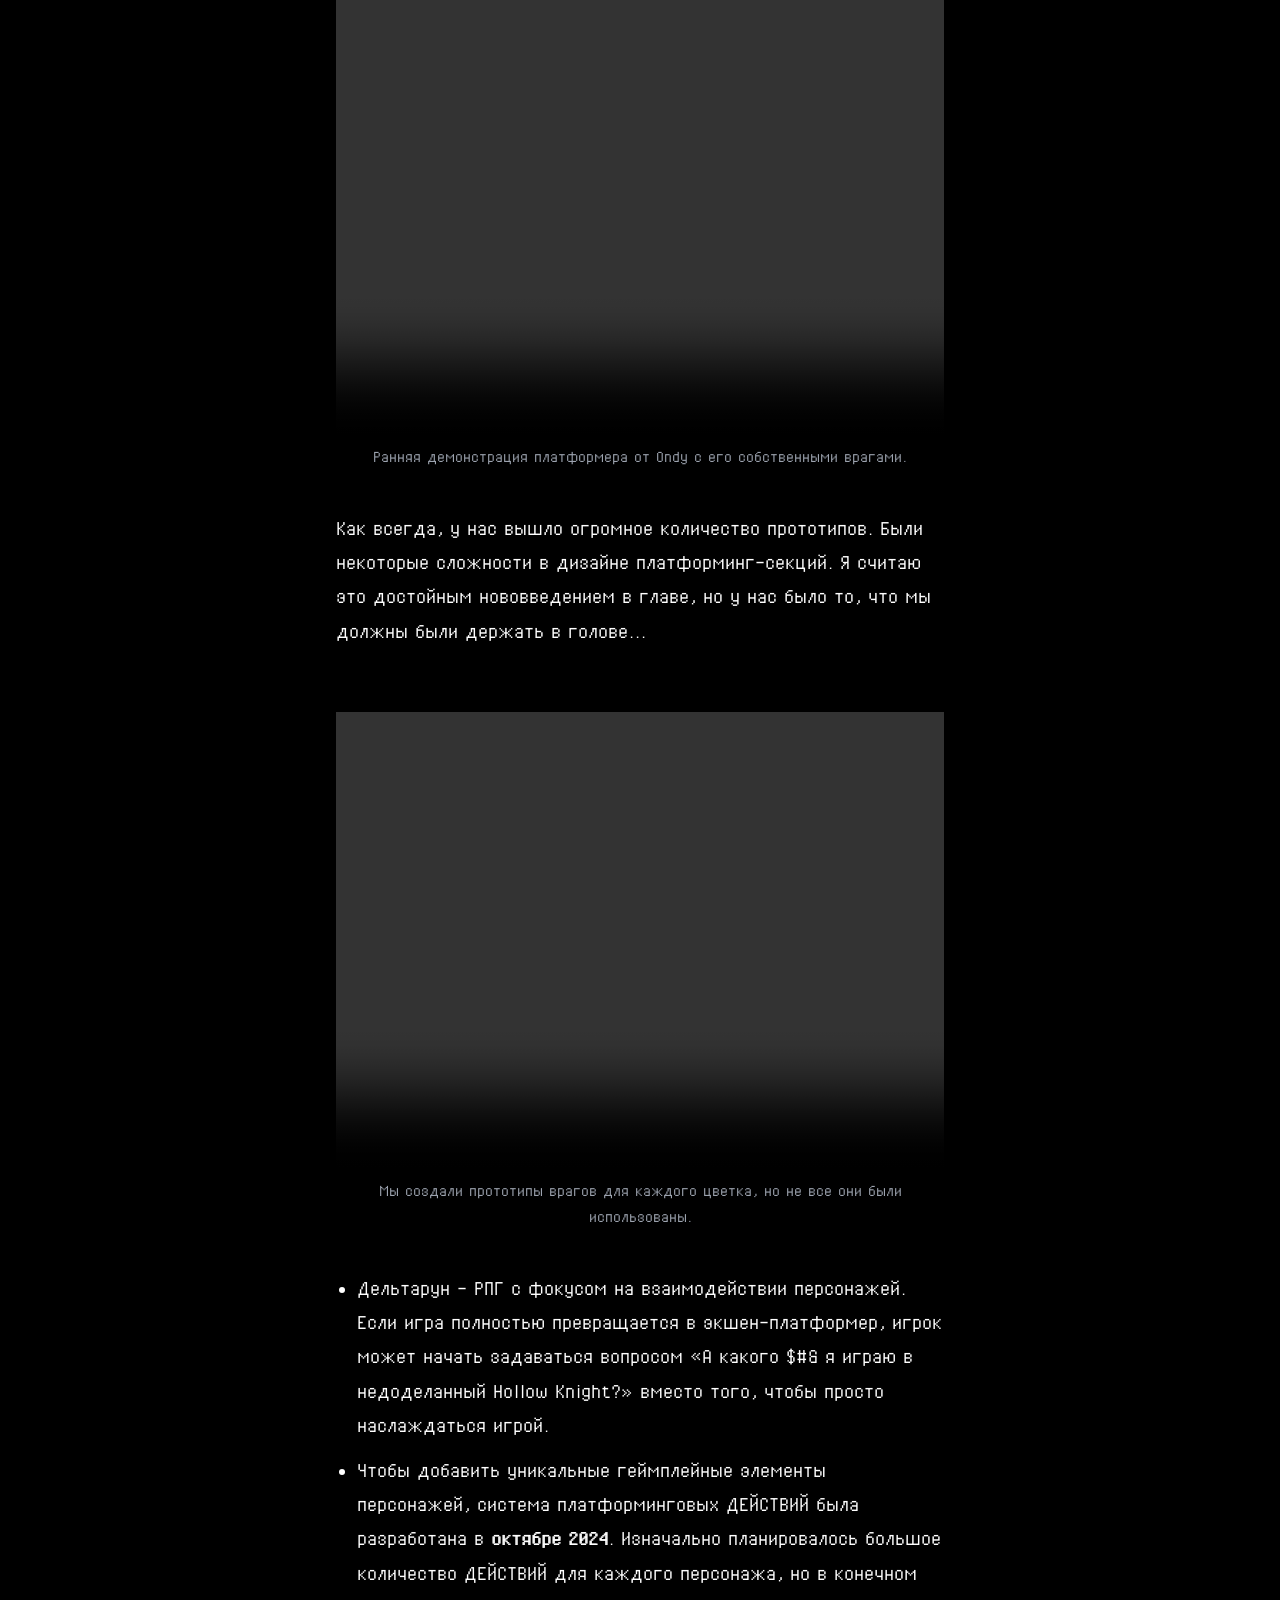
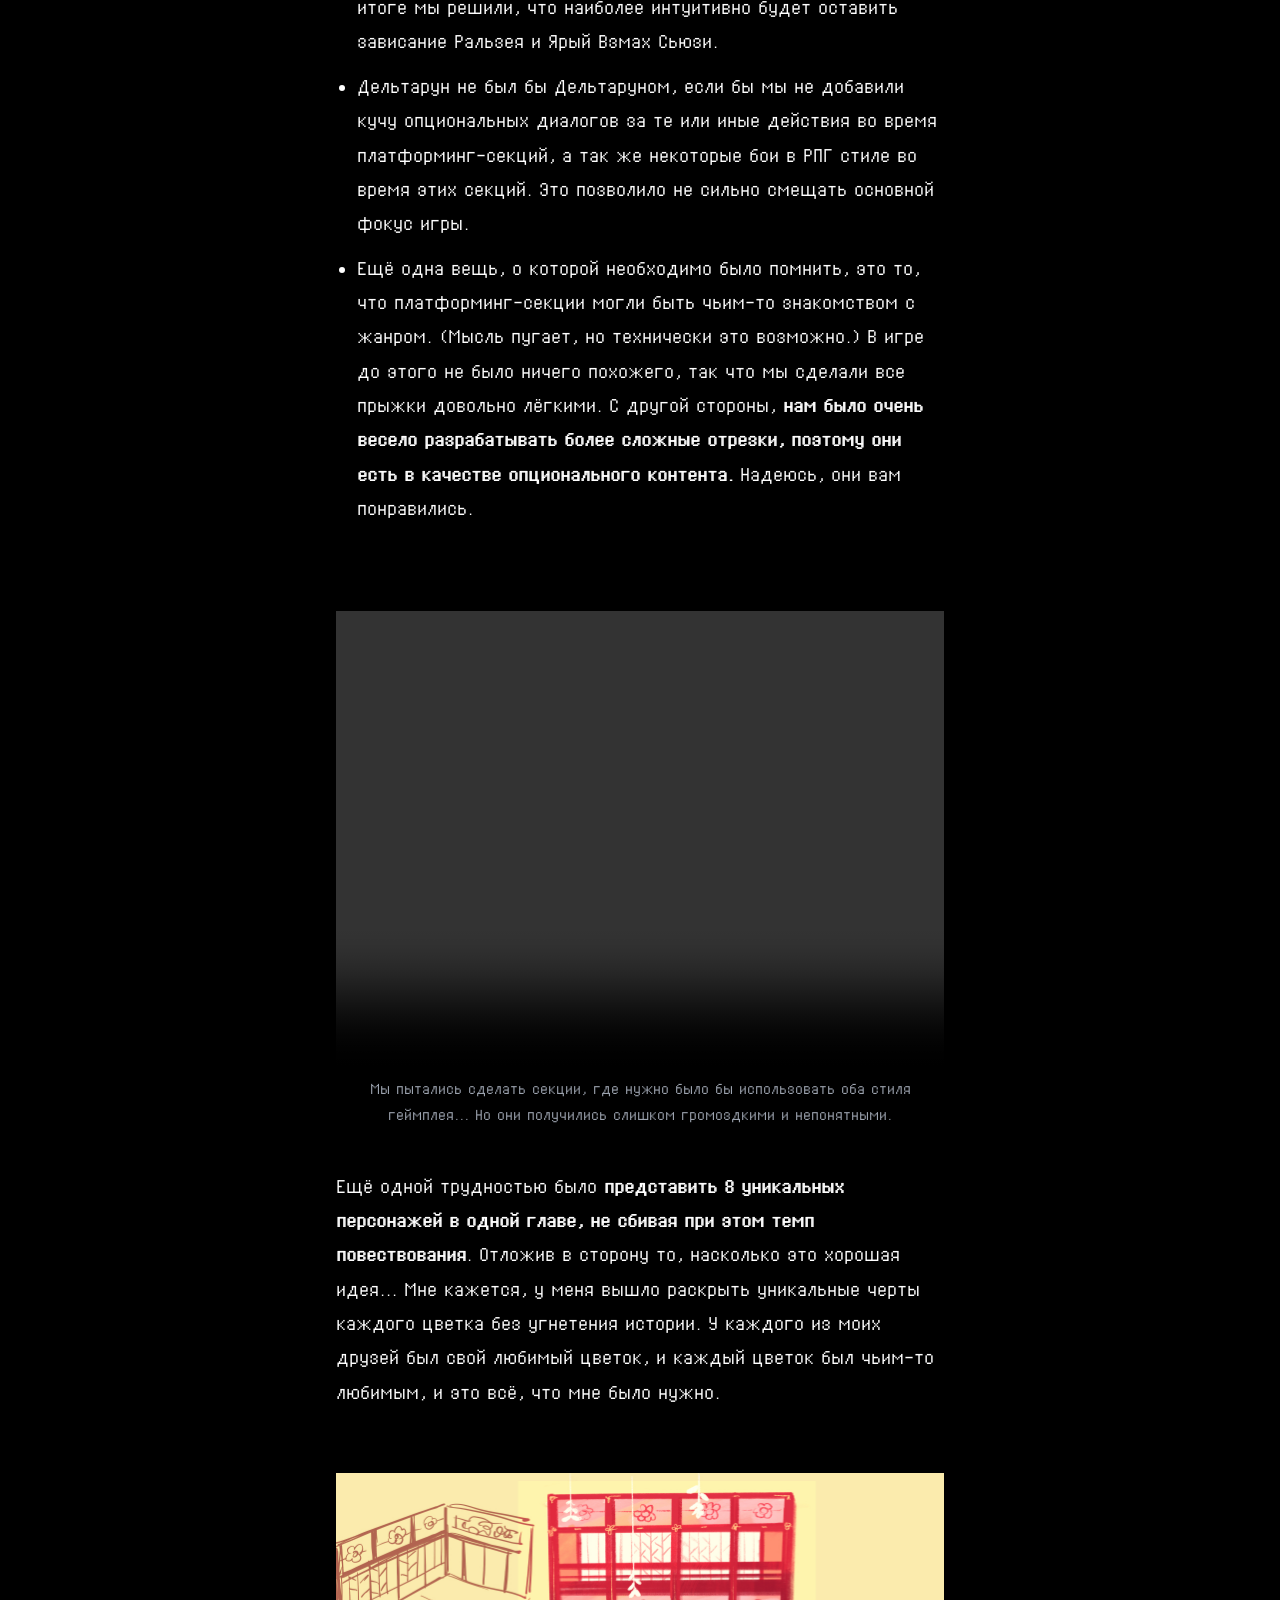
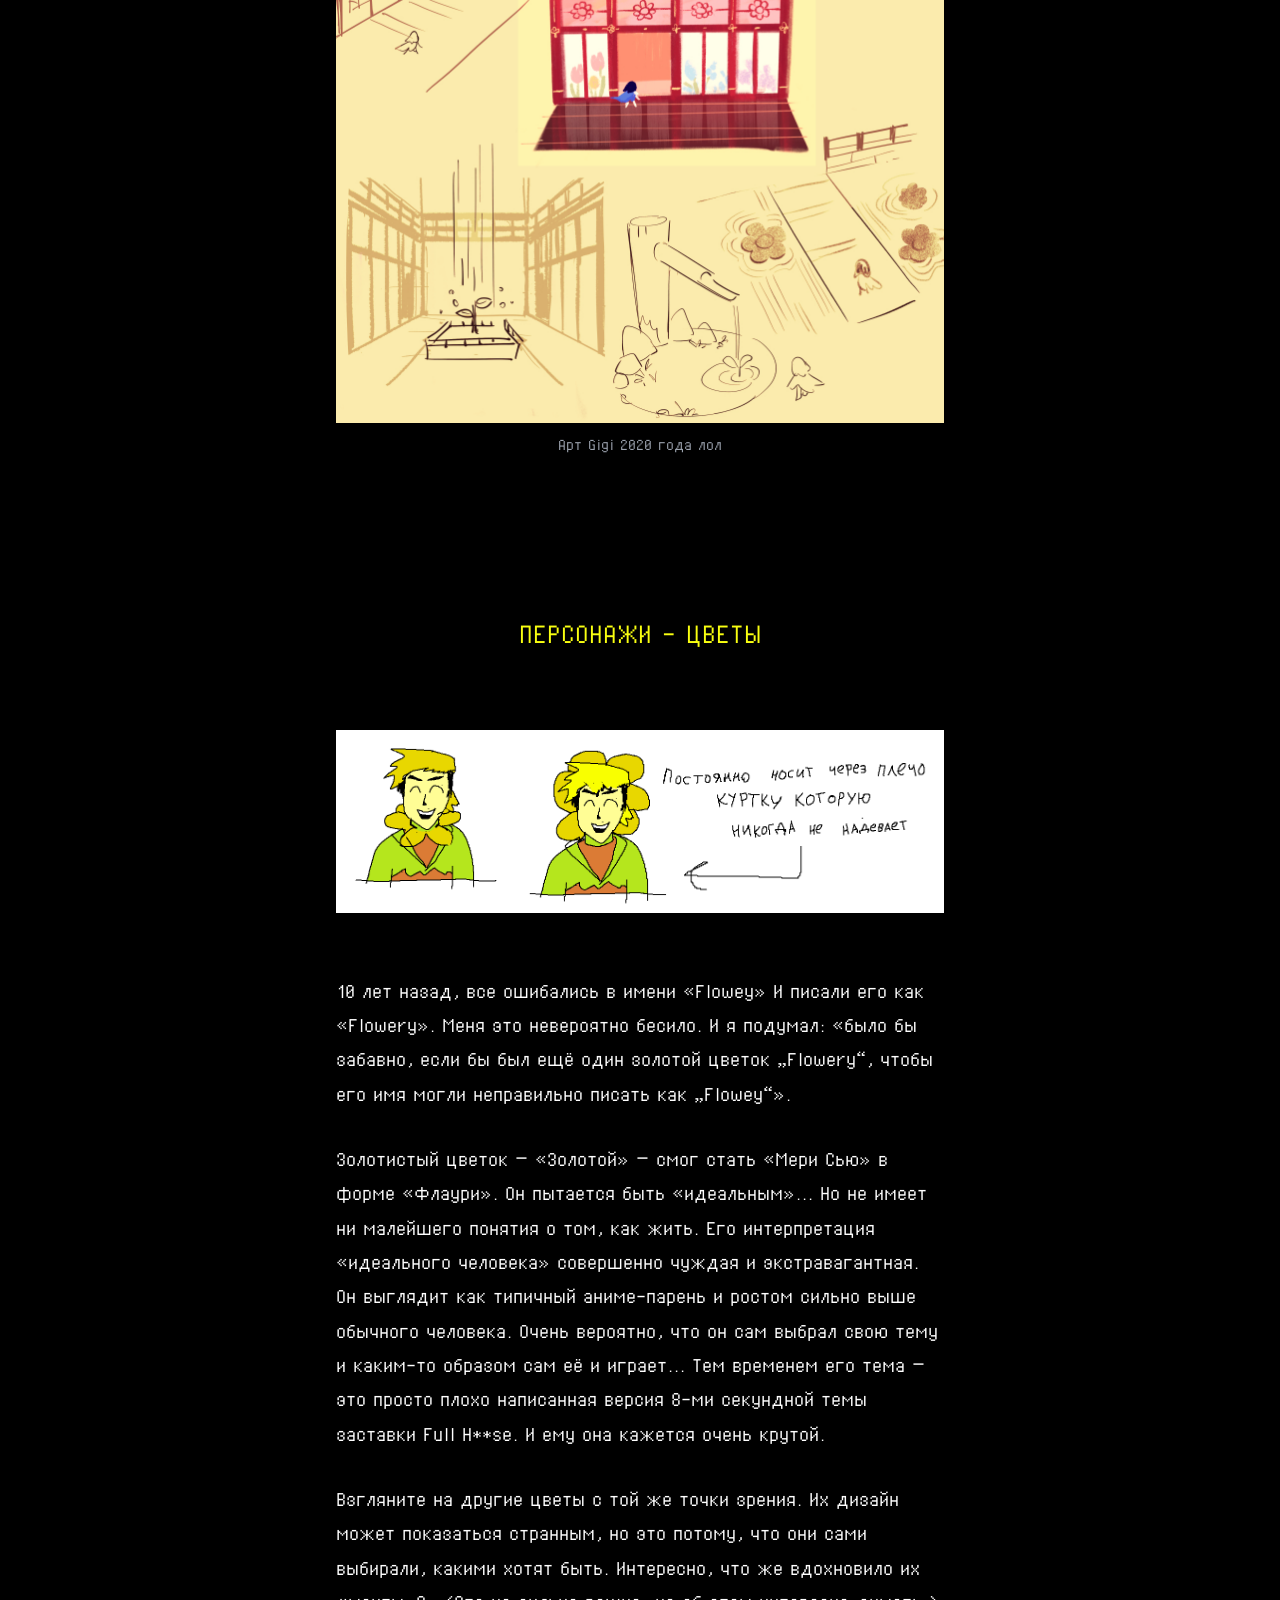
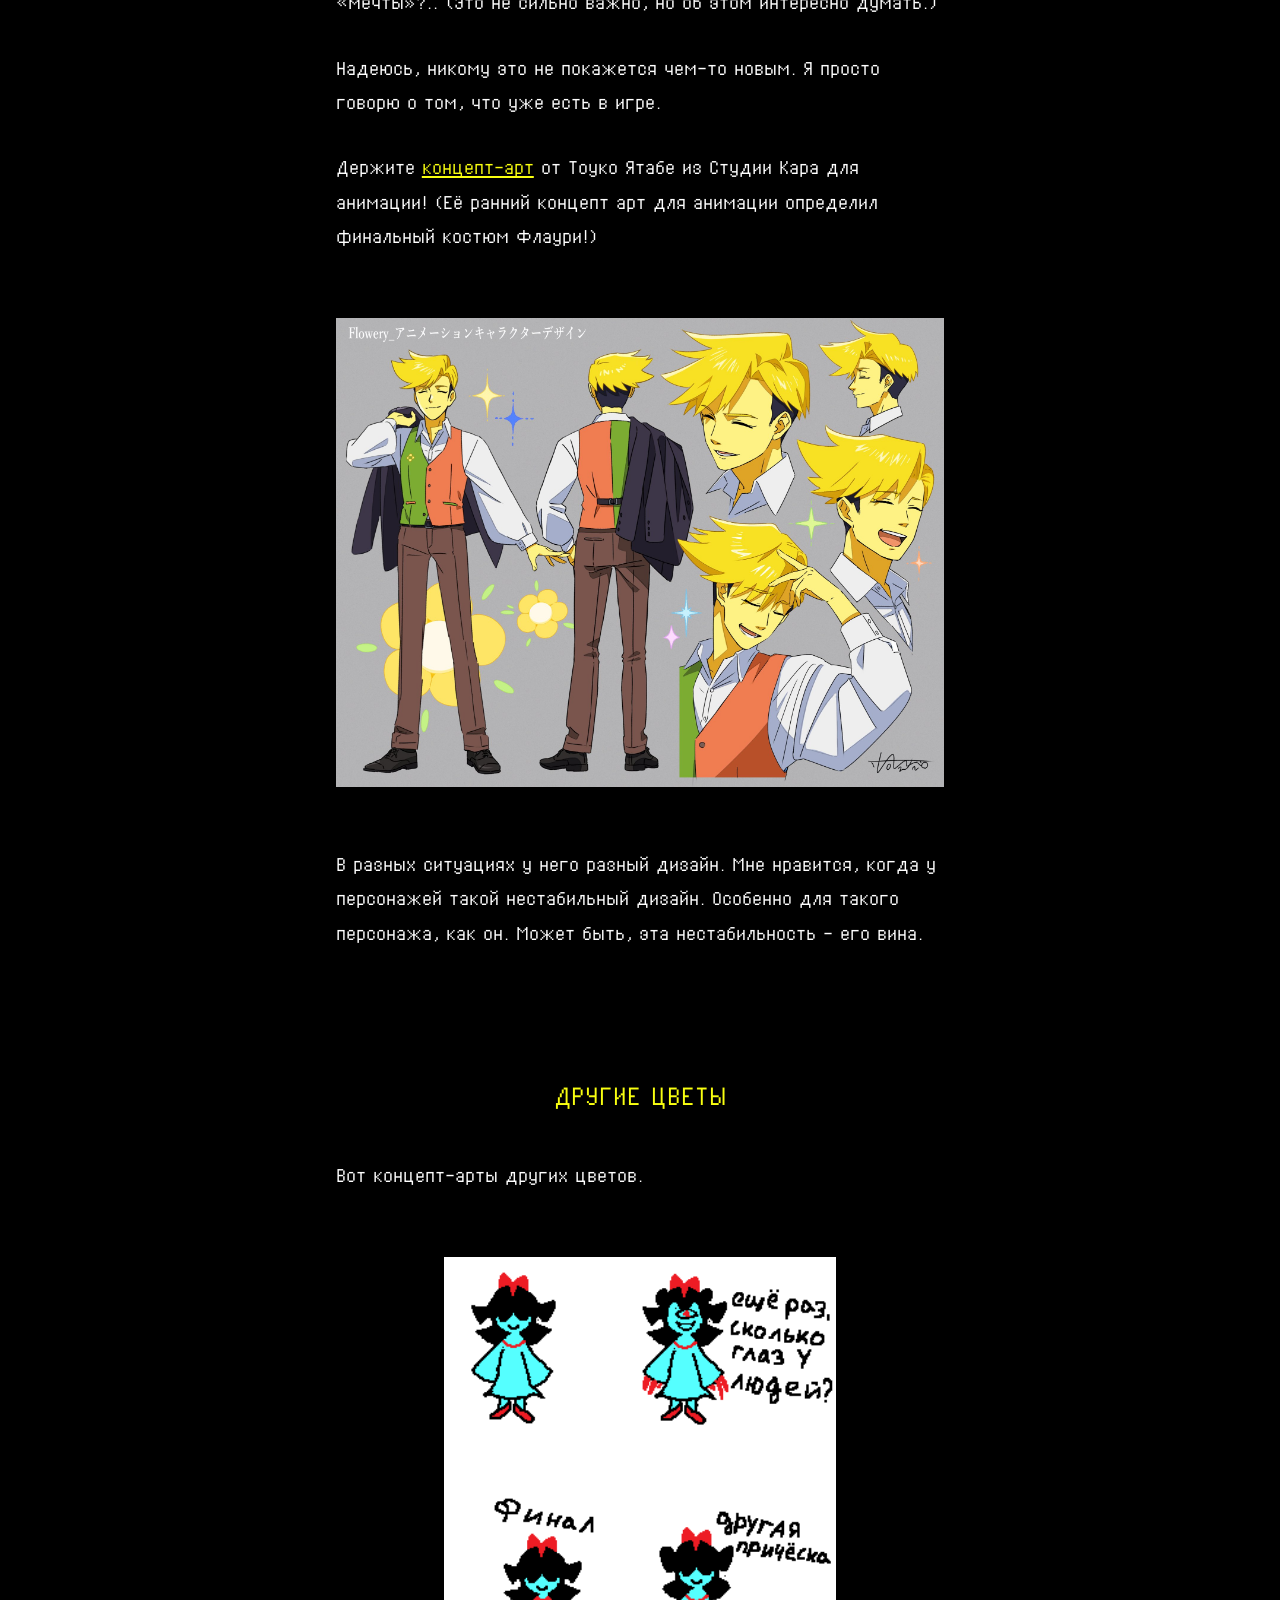
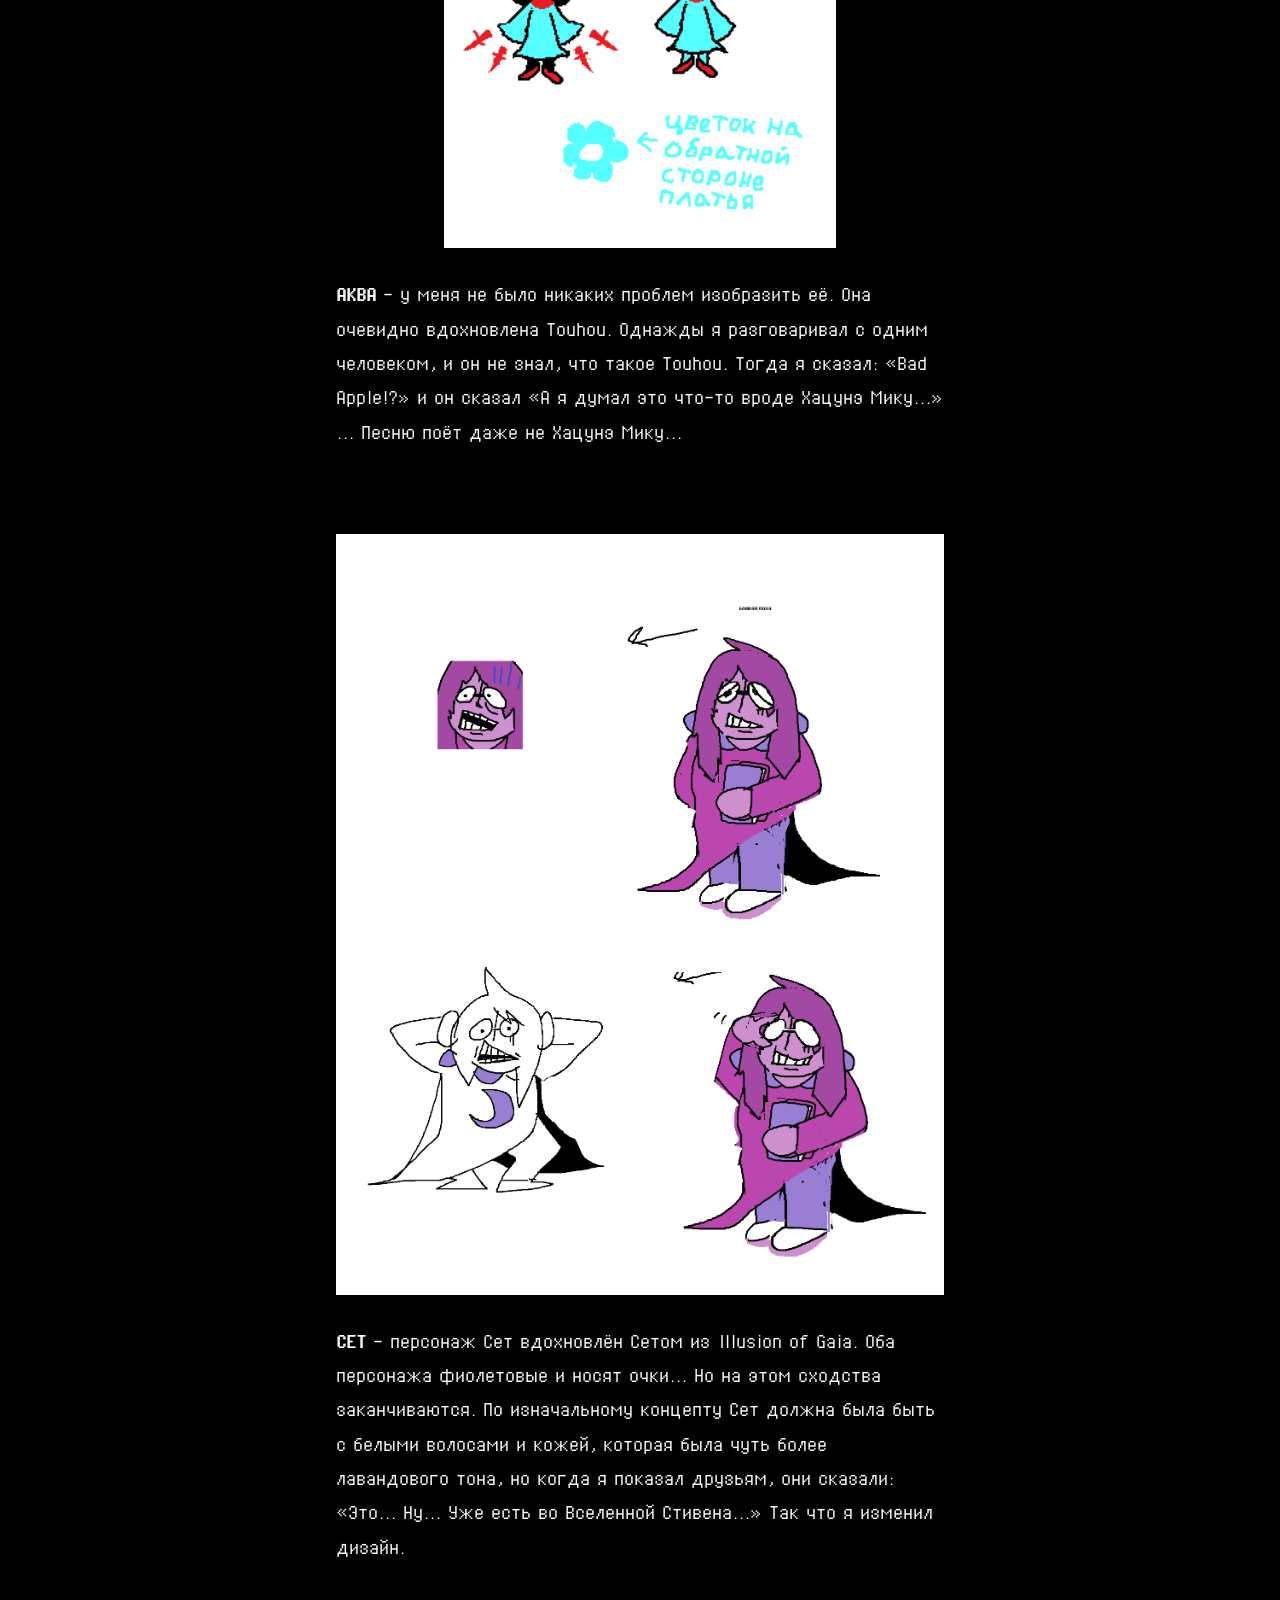
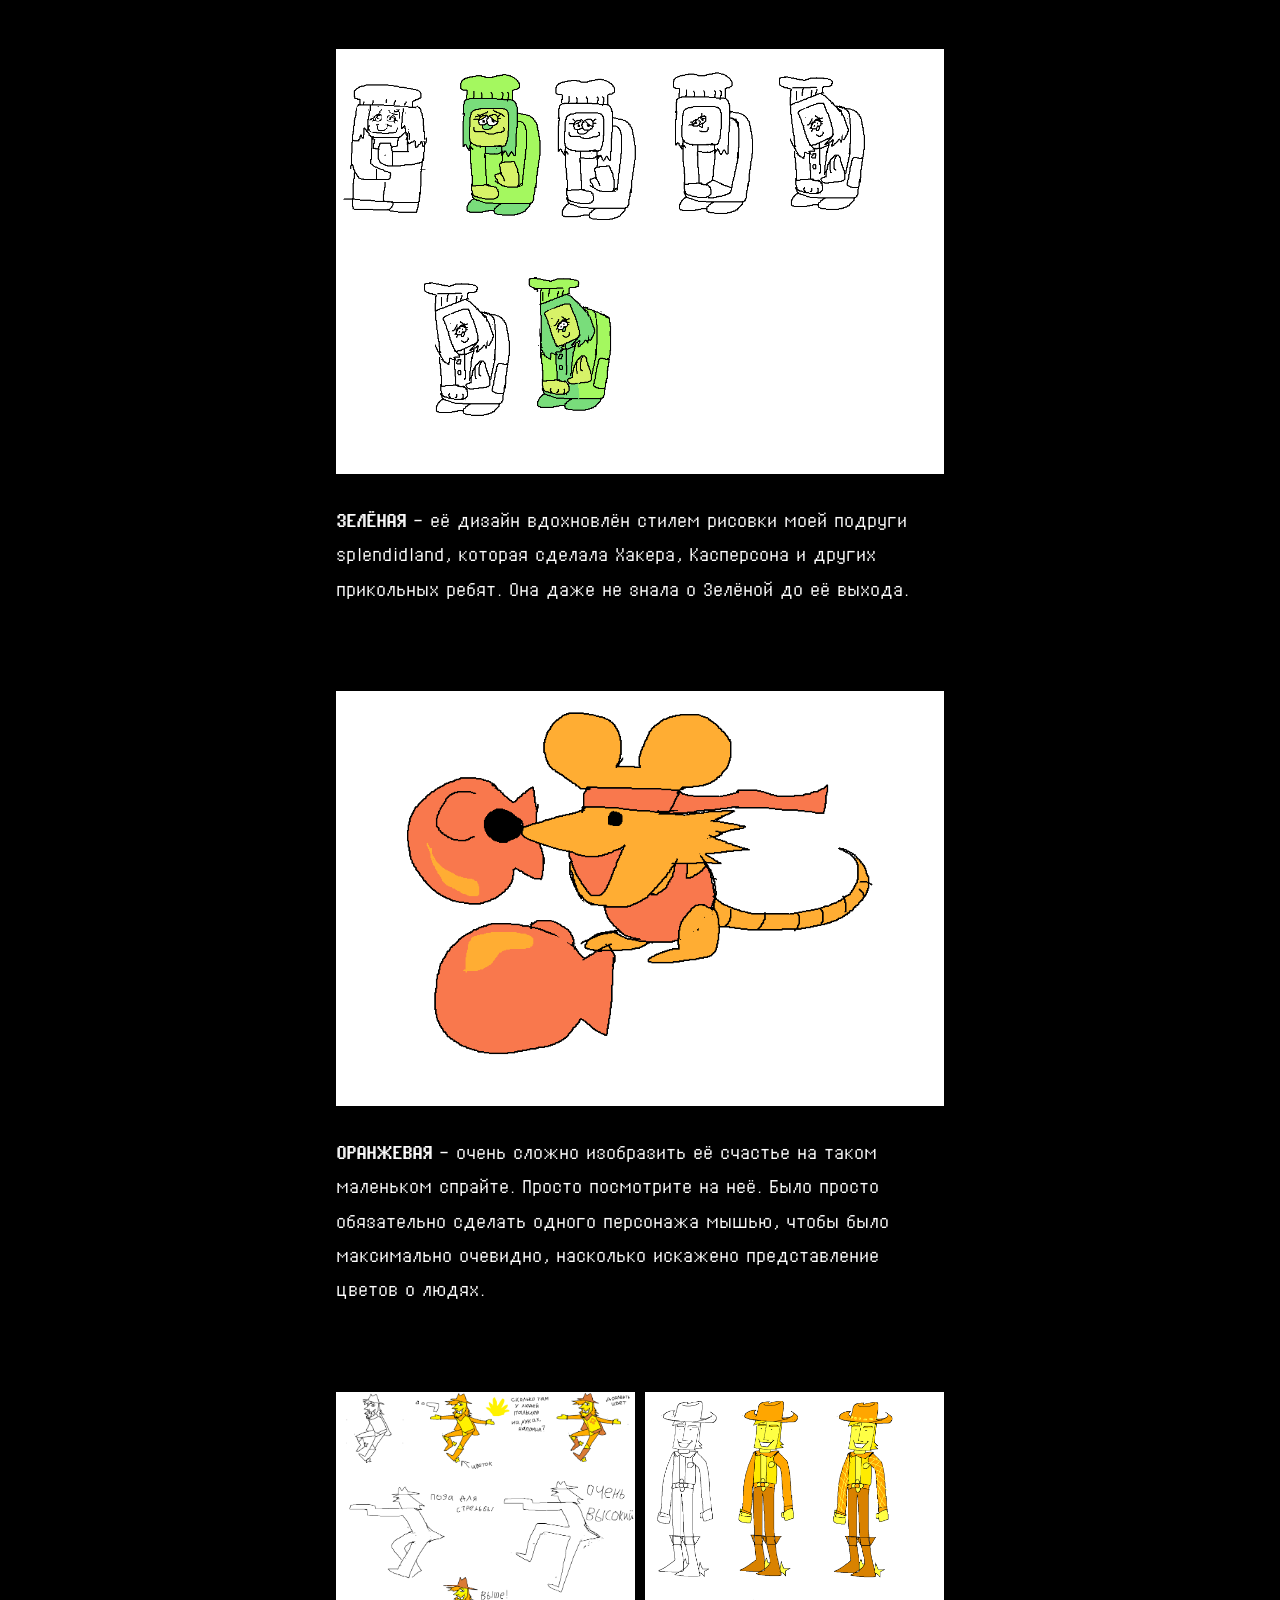
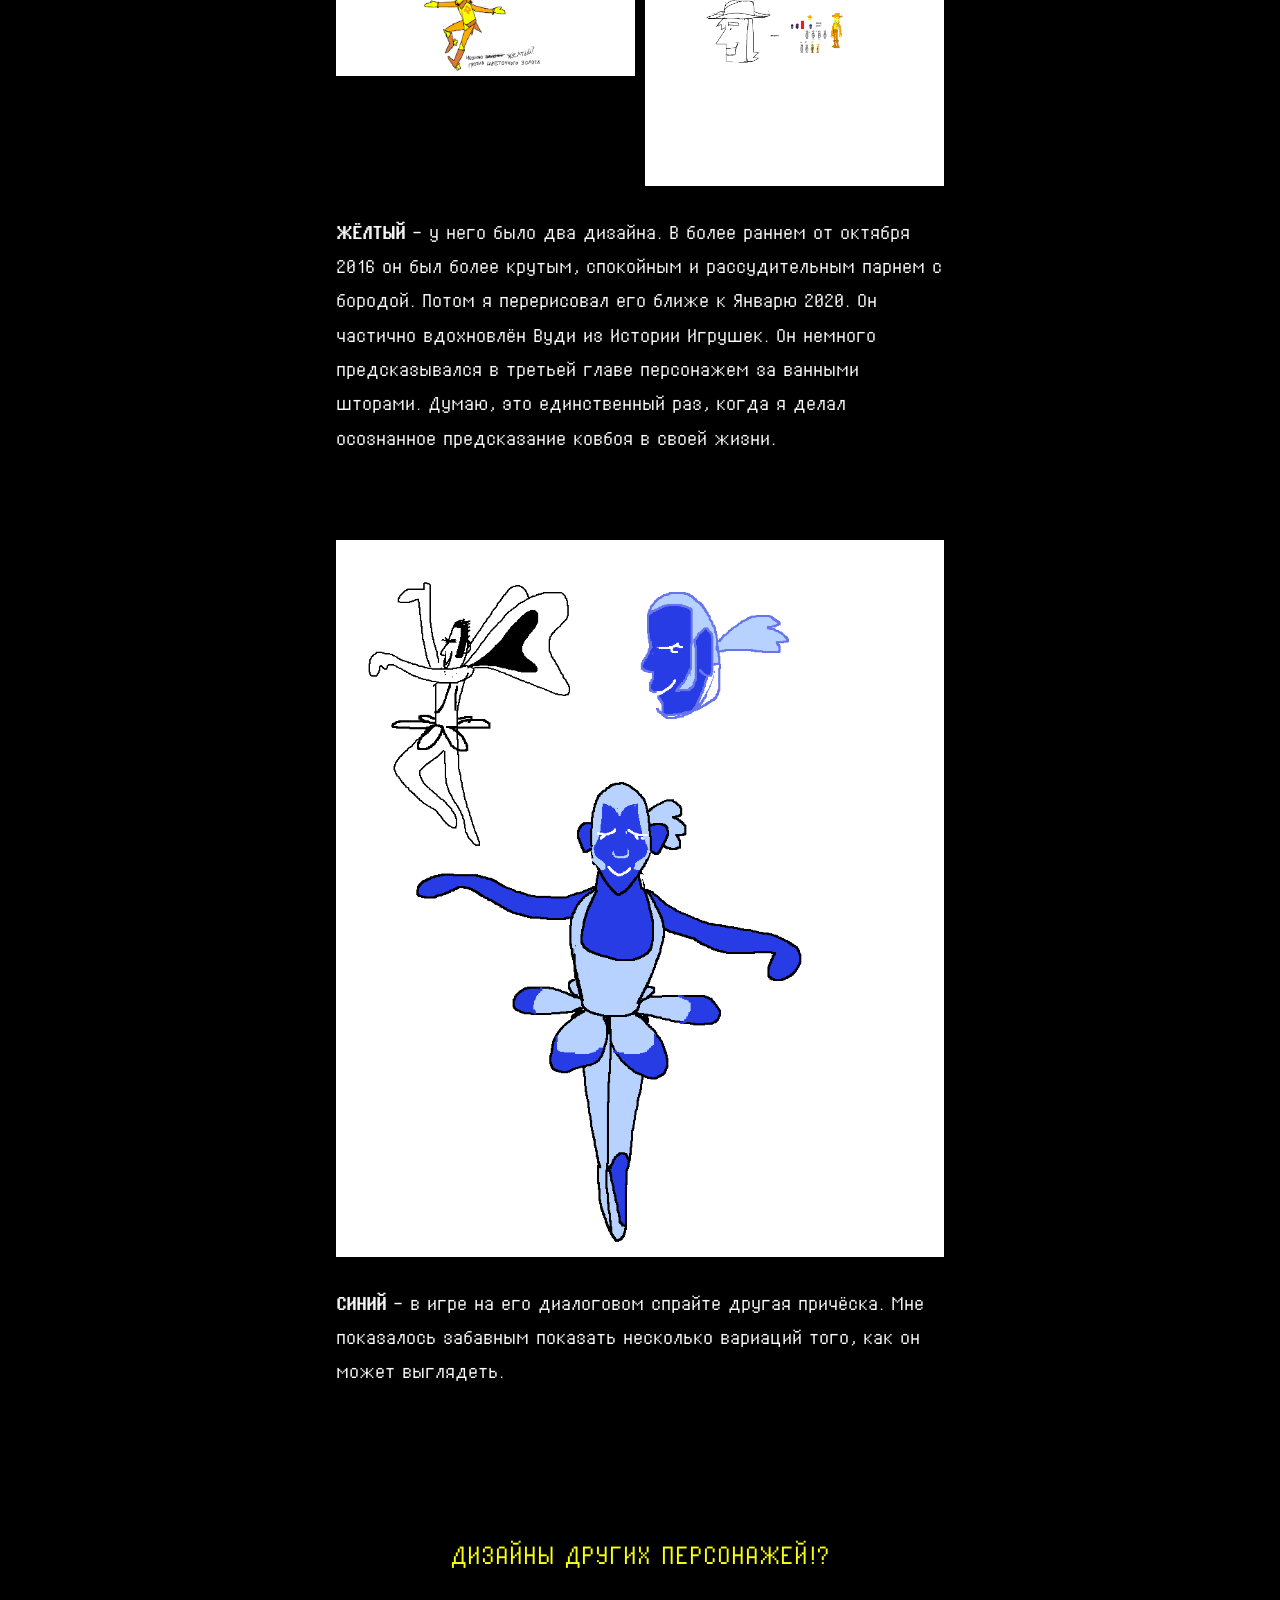
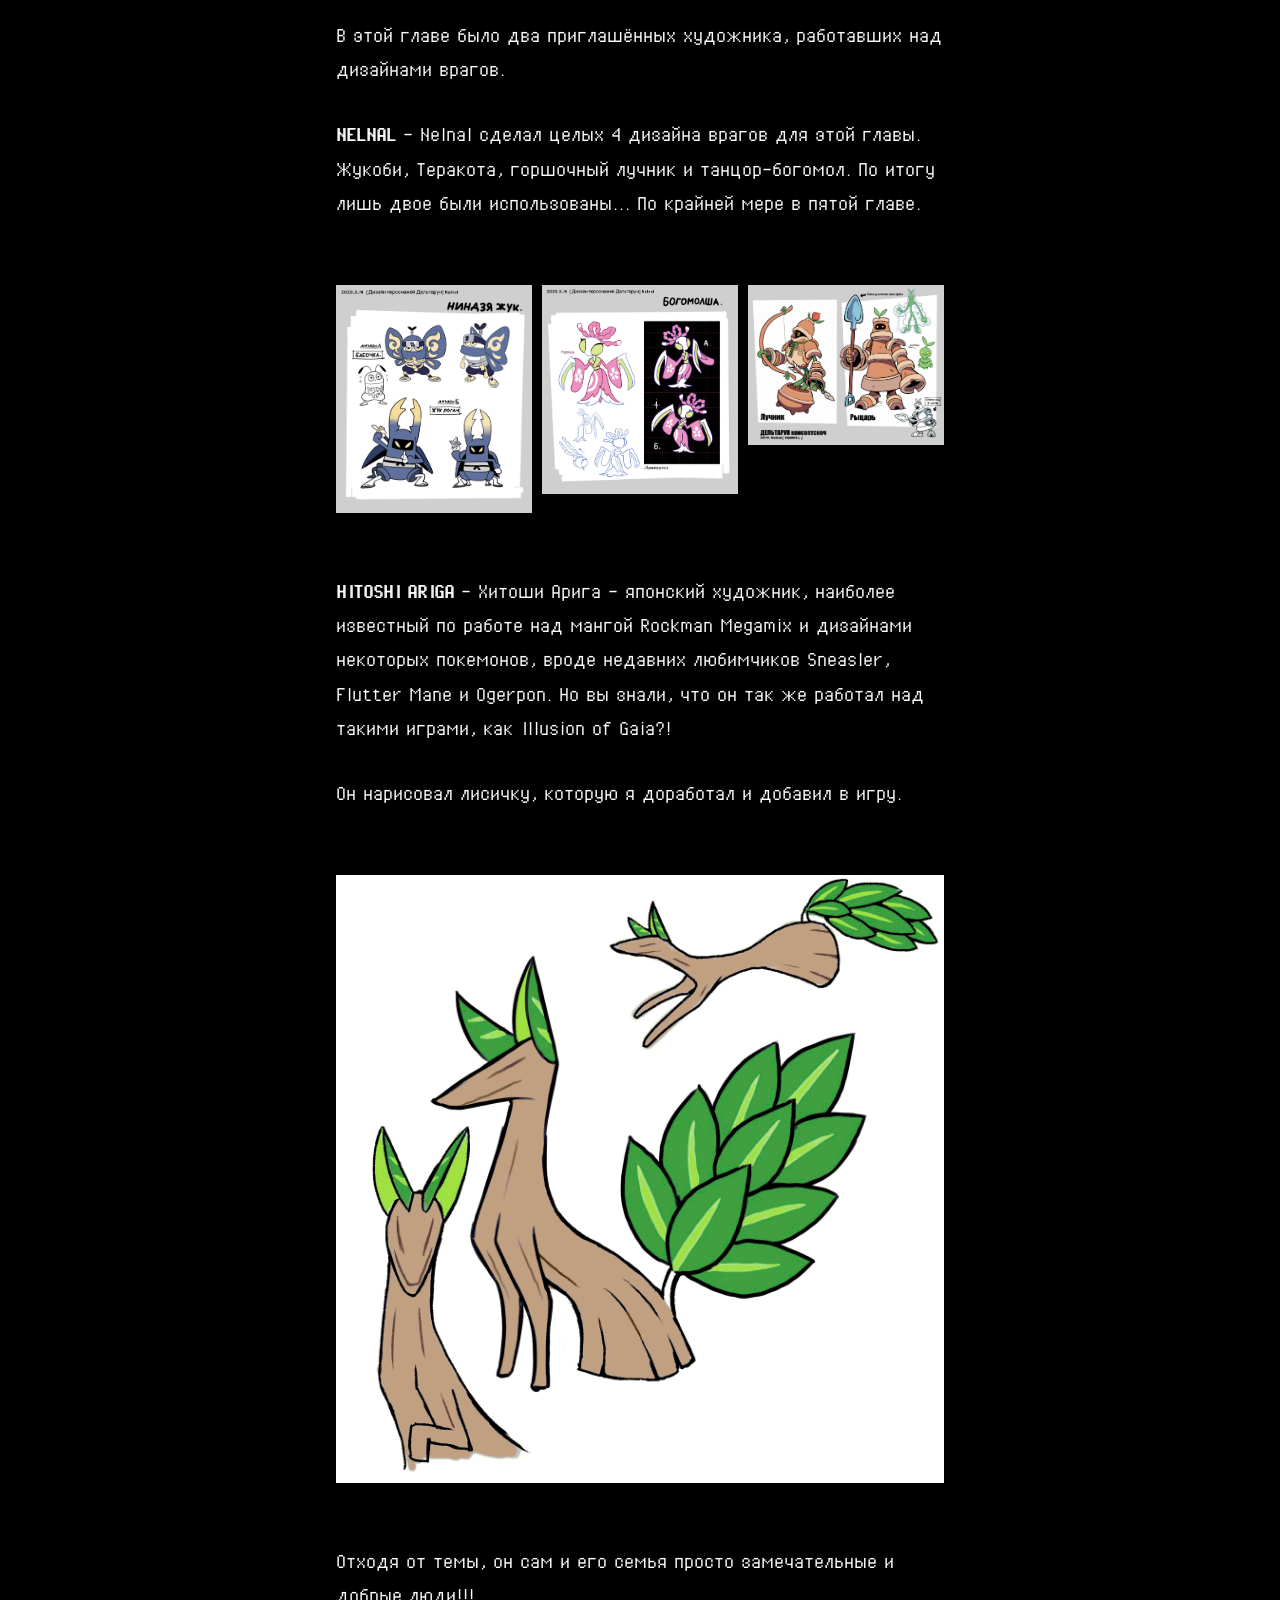
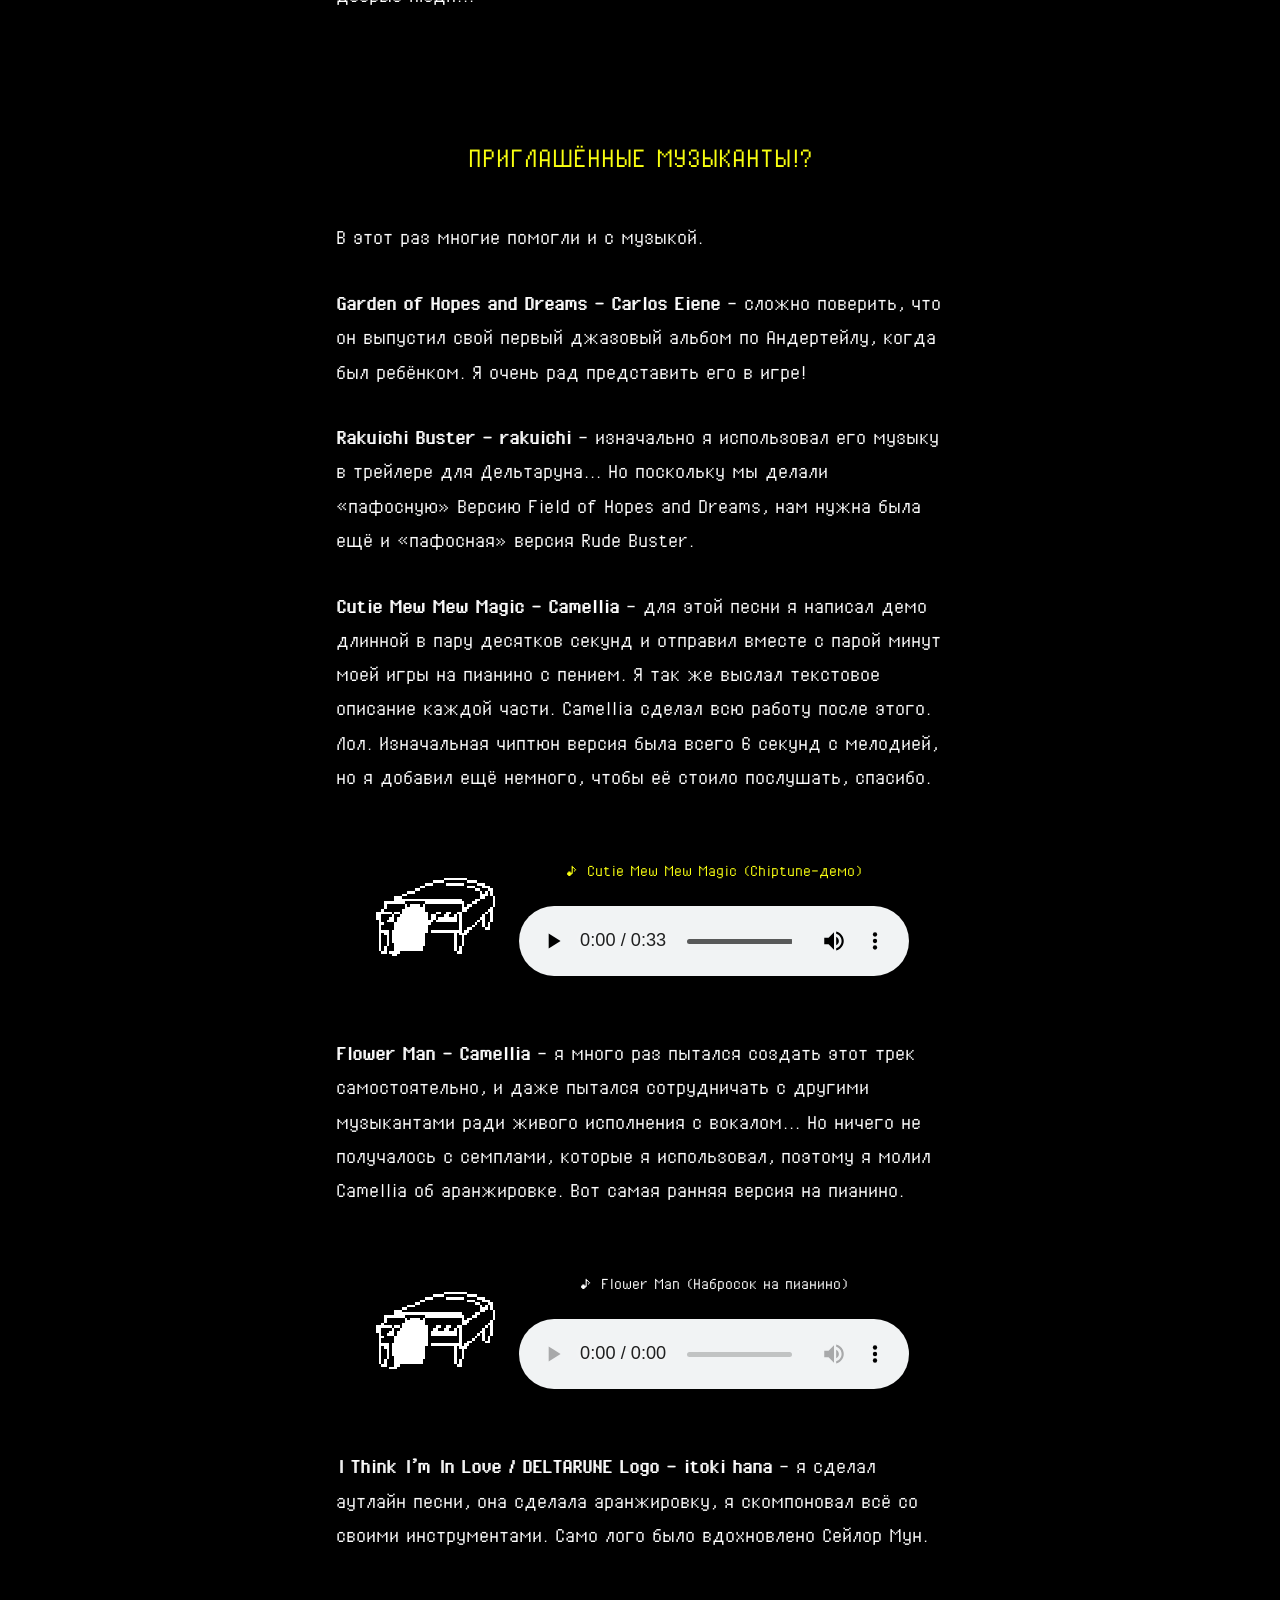
==== commit 0a86f5fc: "фикс картинок" ====
--- a/chapter5/index.html
+++ b/chapter5/index.html
@@ -40,8 +40,8 @@
     </style>
   </head>
   <body class="default" style="background-color: black">
-    <main style="zoom: 1.3">
-      <div class="container mx-auto pt-8 pb-24 px-4 max-w-prose text font-8bit-regular" data-controller="audio" data-audio-muted-value="false" data-audio-volume-value="0.5" data-audio-playing-value="pink_old_added_2026" data-audio-bpm-value="182">
+    <main>
+      <div style="zoom: 1.3" class="container mx-auto pt-8 pb-24 px-4 max-w-prose text font-8bit-regular" data-controller="audio" data-audio-muted-value="false" data-audio-volume-value="0.5" data-audio-playing-value="pink_old_added_2026" data-audio-bpm-value="182">
   <h1 class="mt-16 yellow md:text-4xl text-2xl text-center font-8bit-bold">РАЗМЫШЛЕНИЯ О 5 ГЛАВЕ</h1>
 
   <div class="flex flex-col gap-y-6 mt-12">
